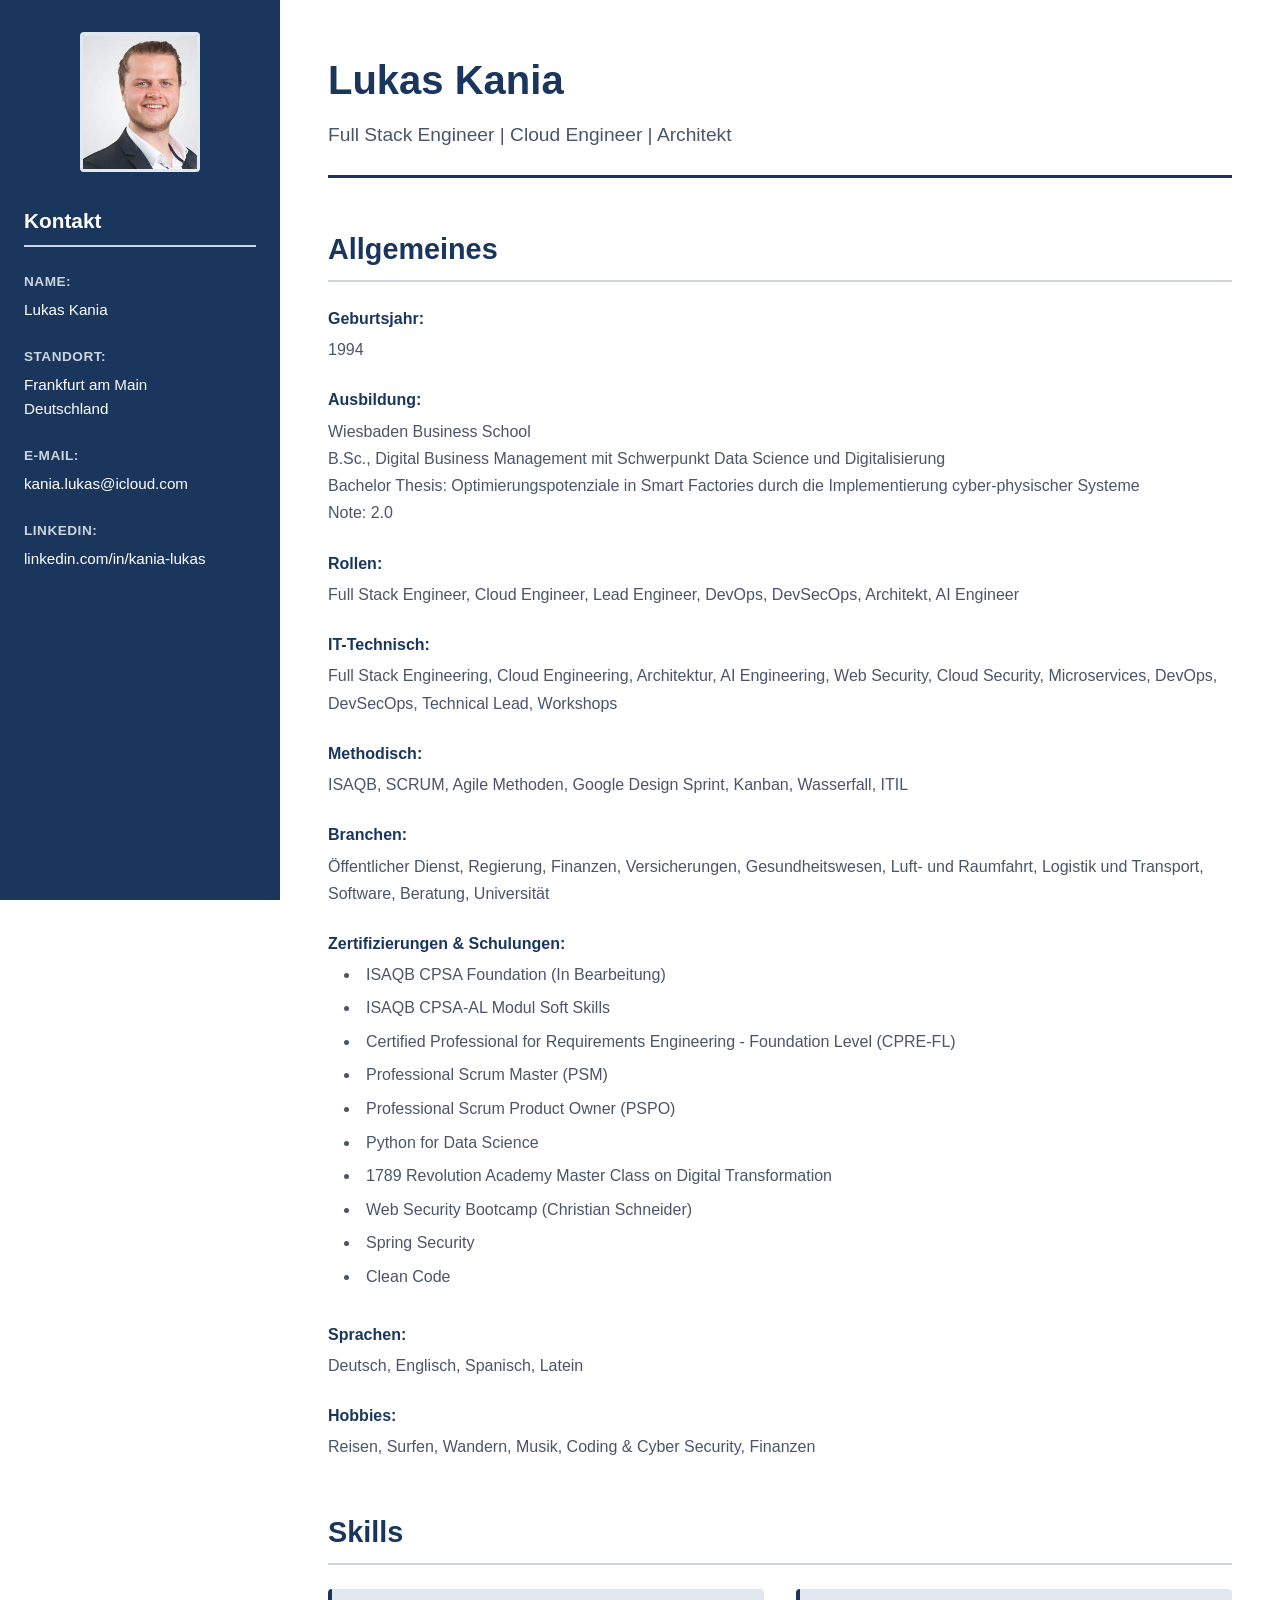
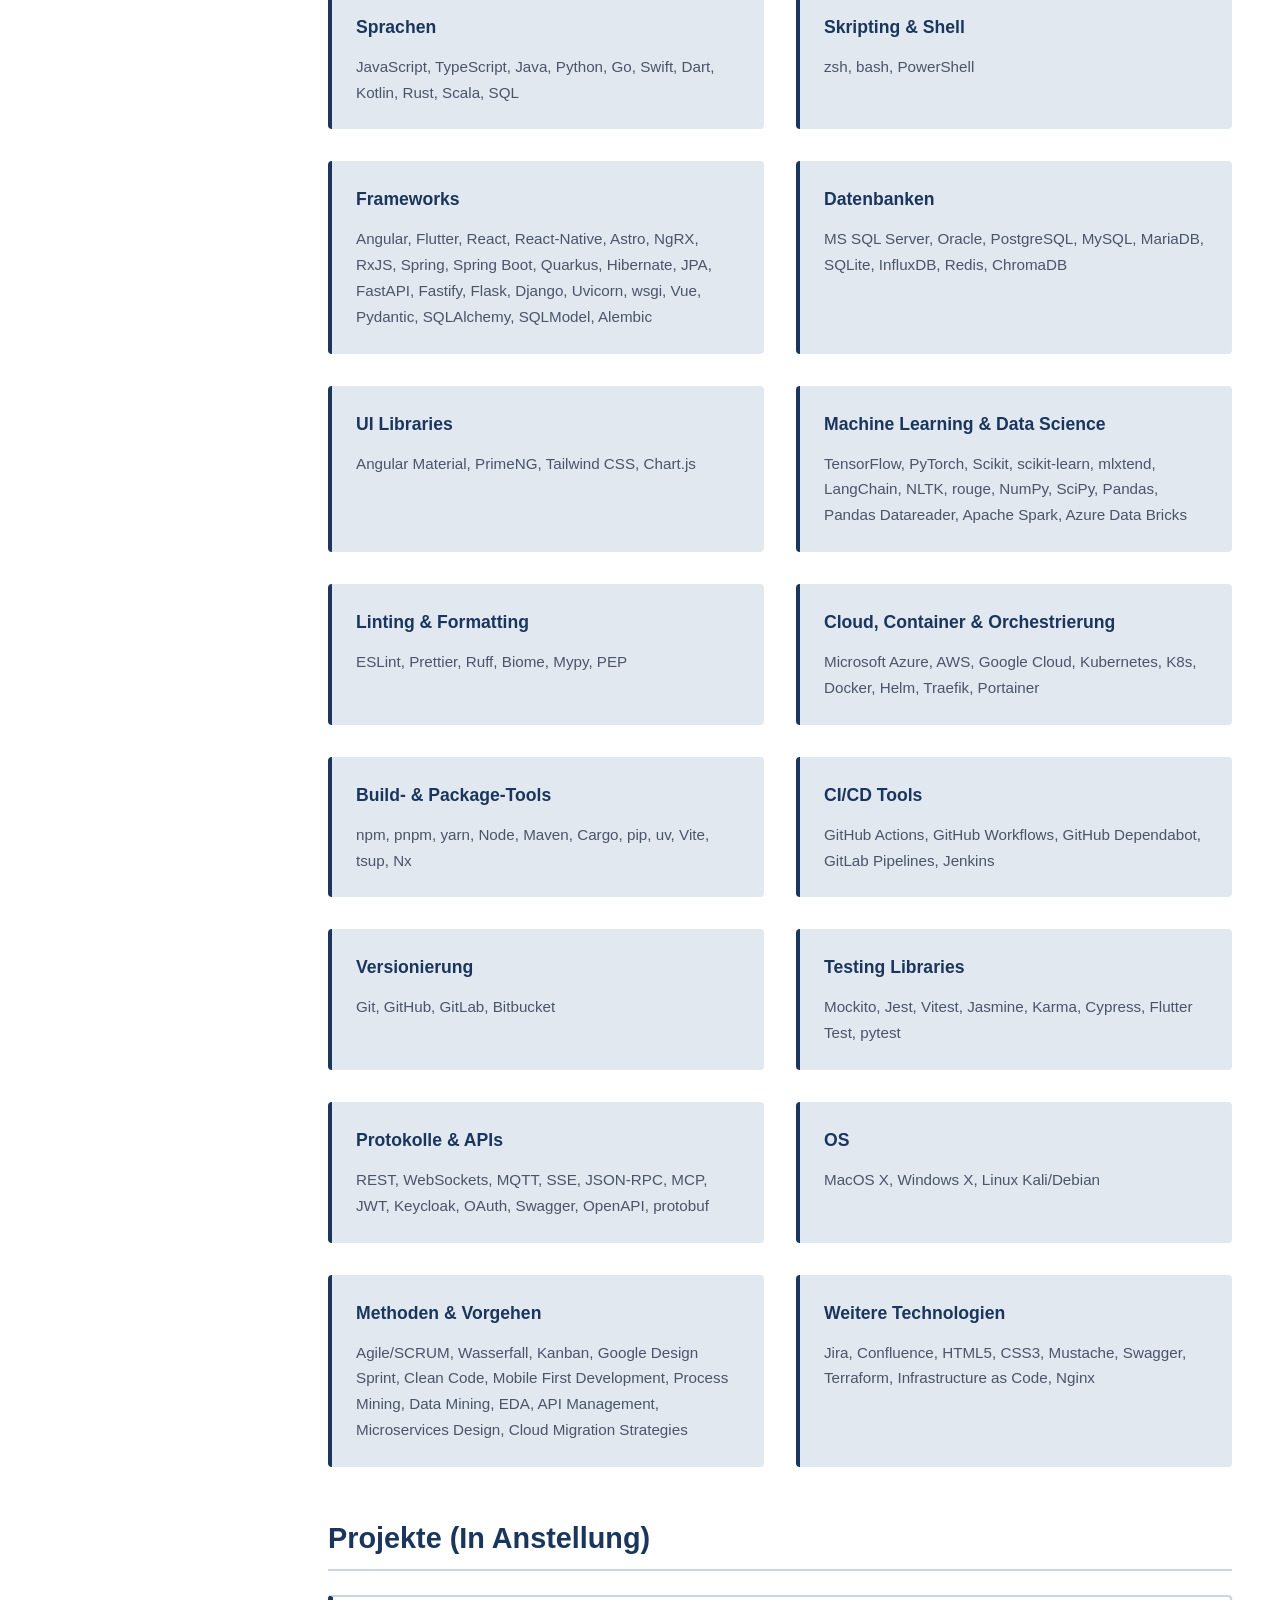
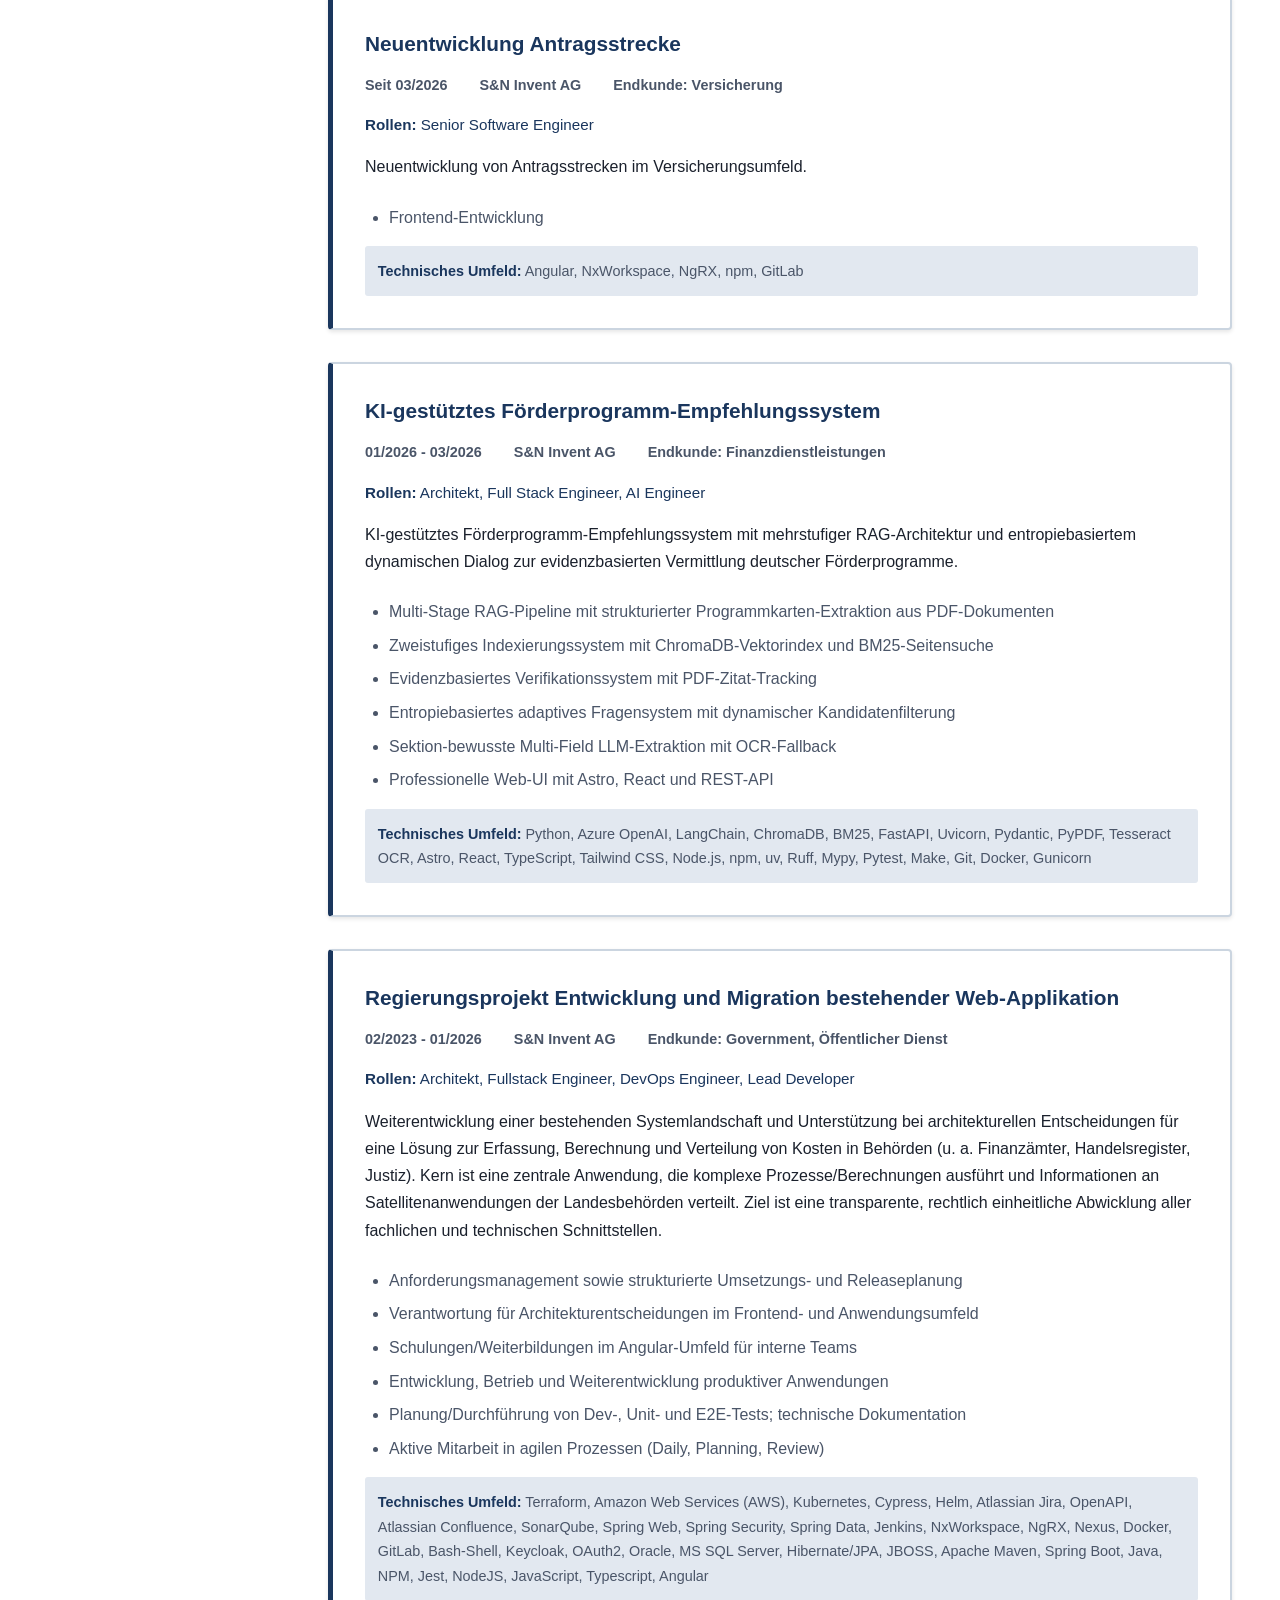
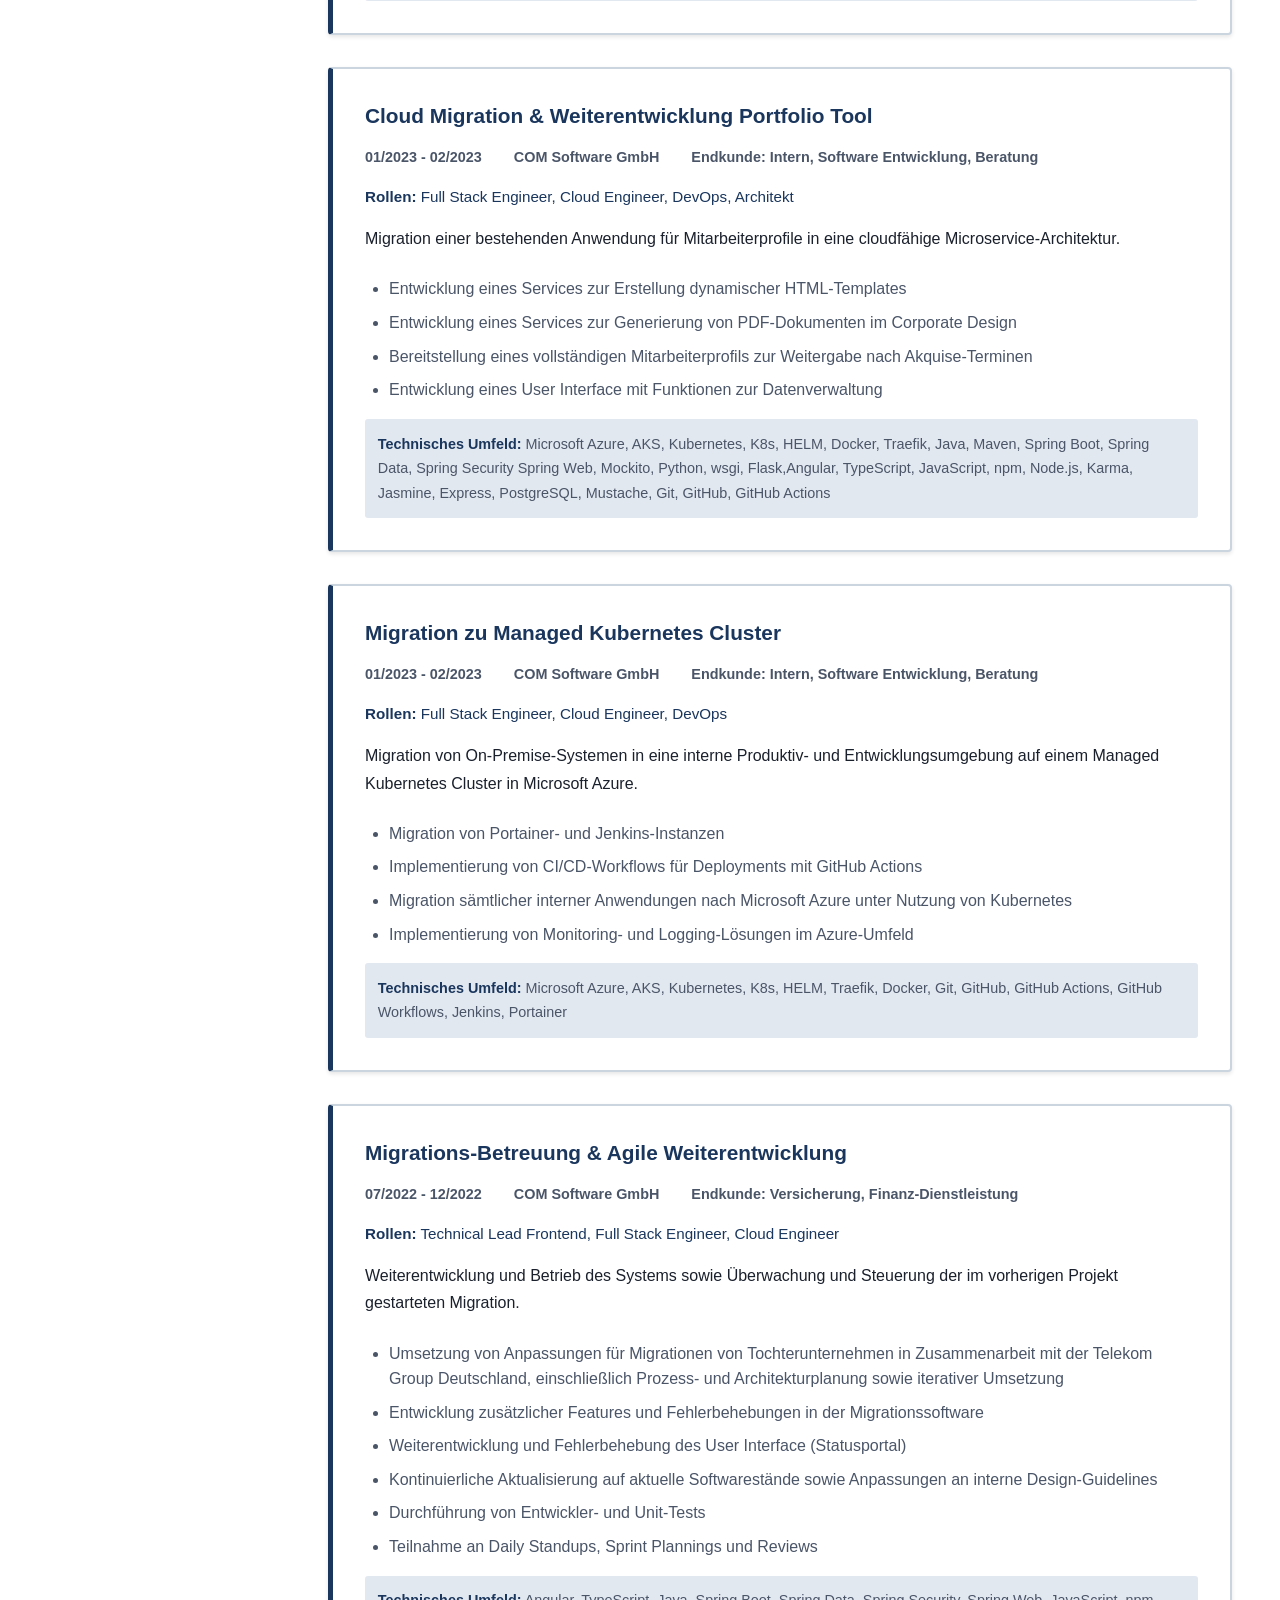
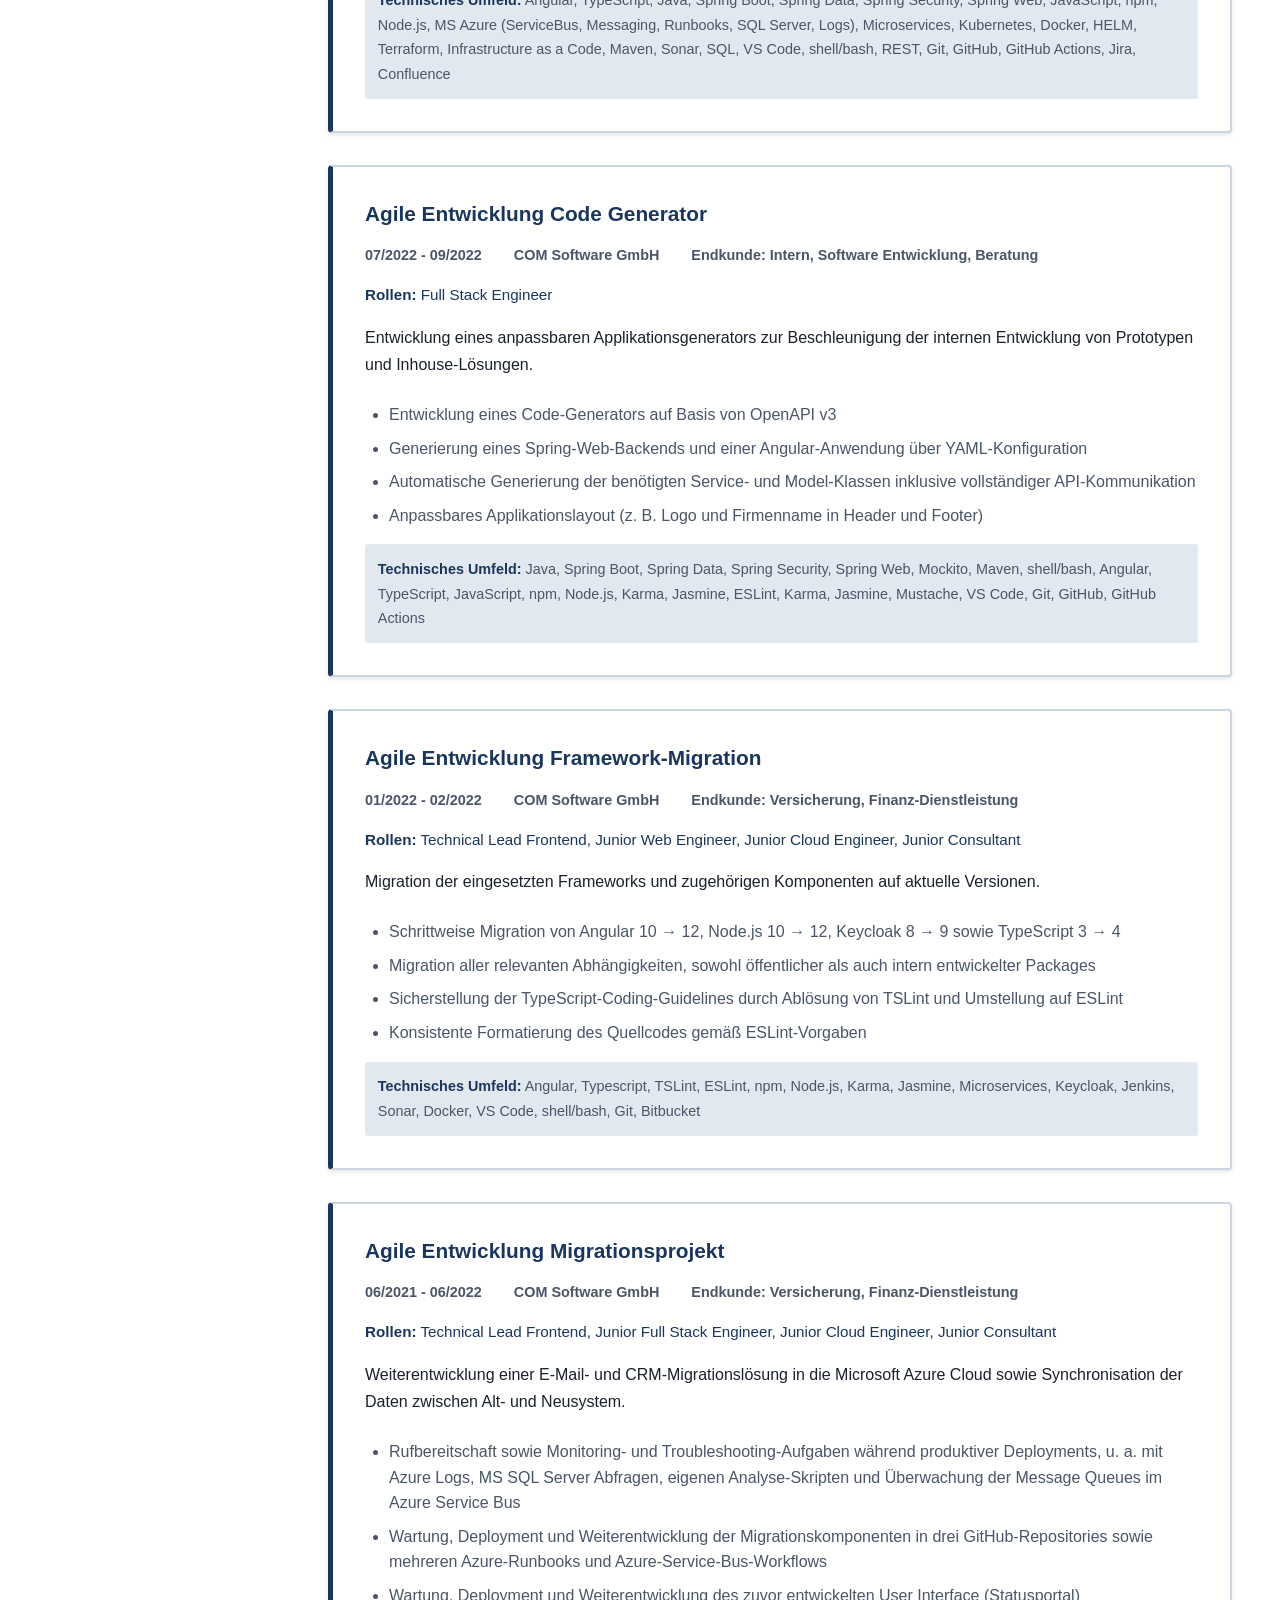
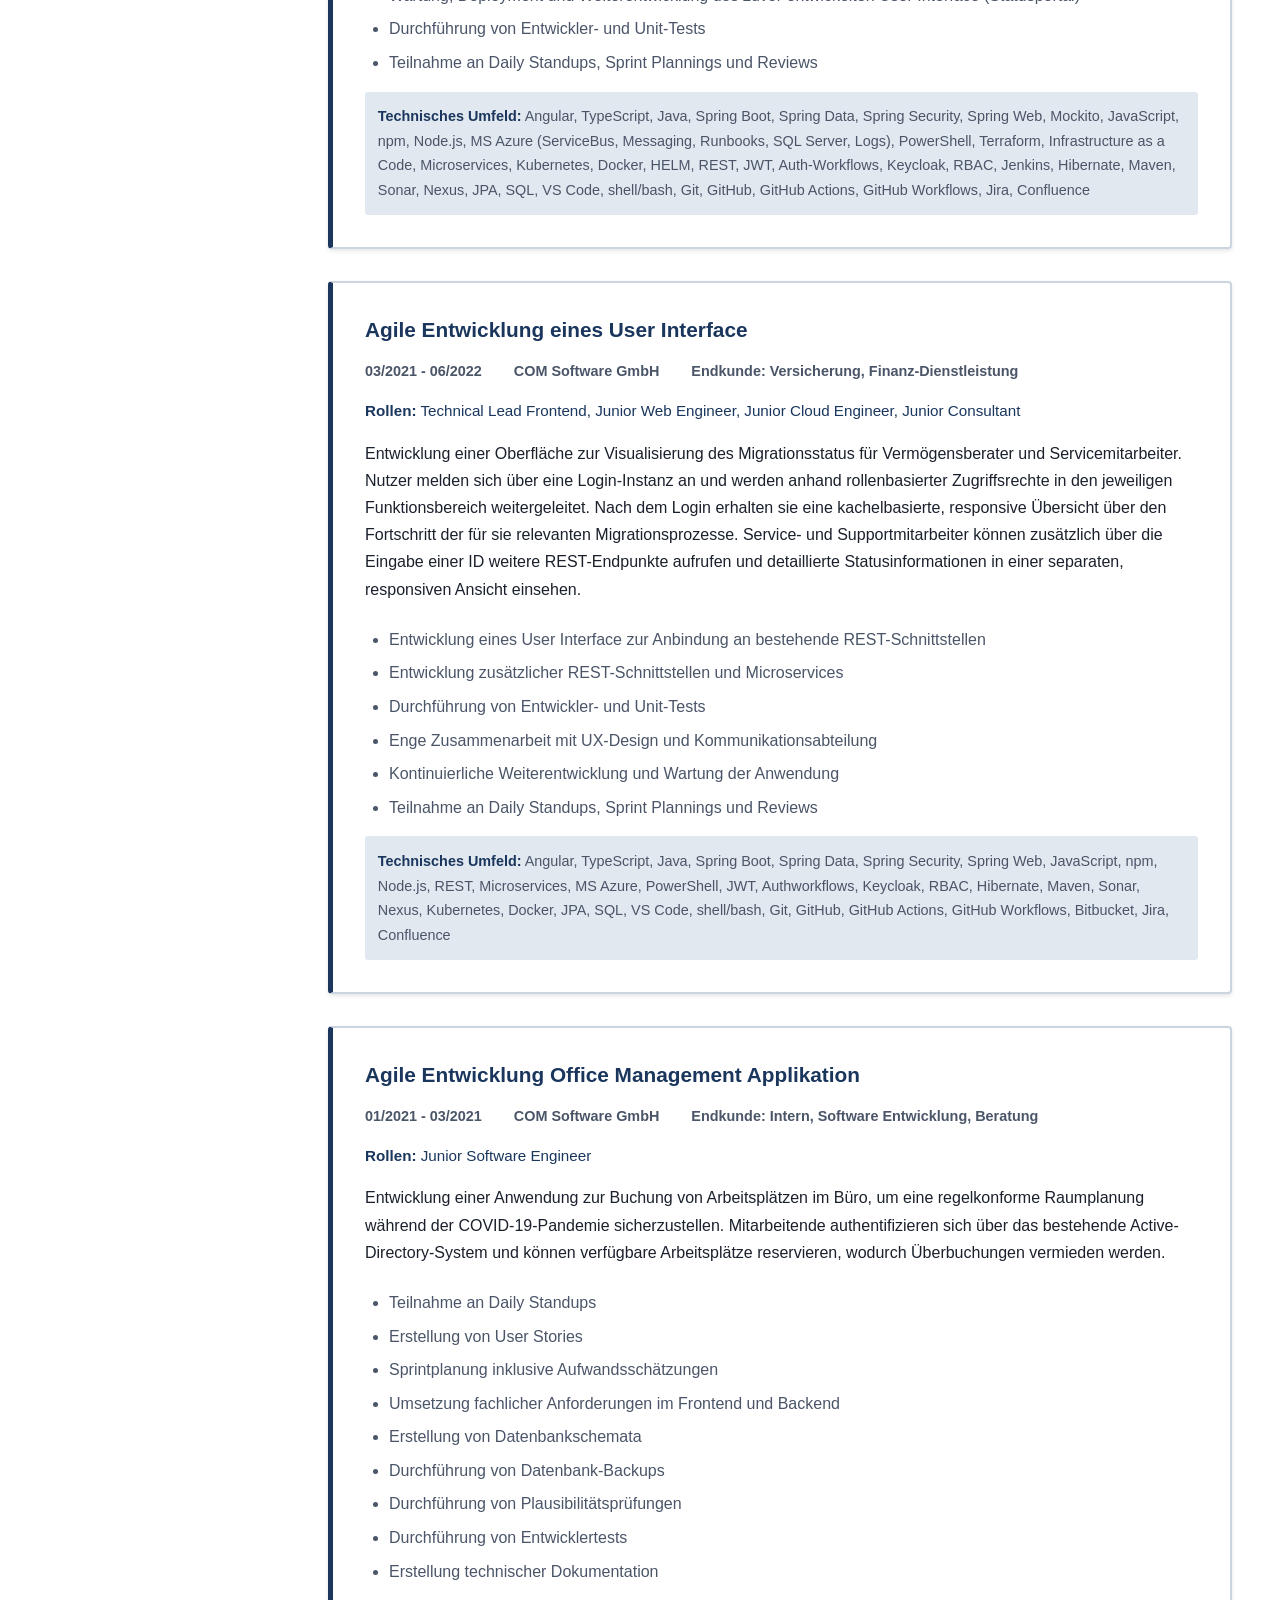
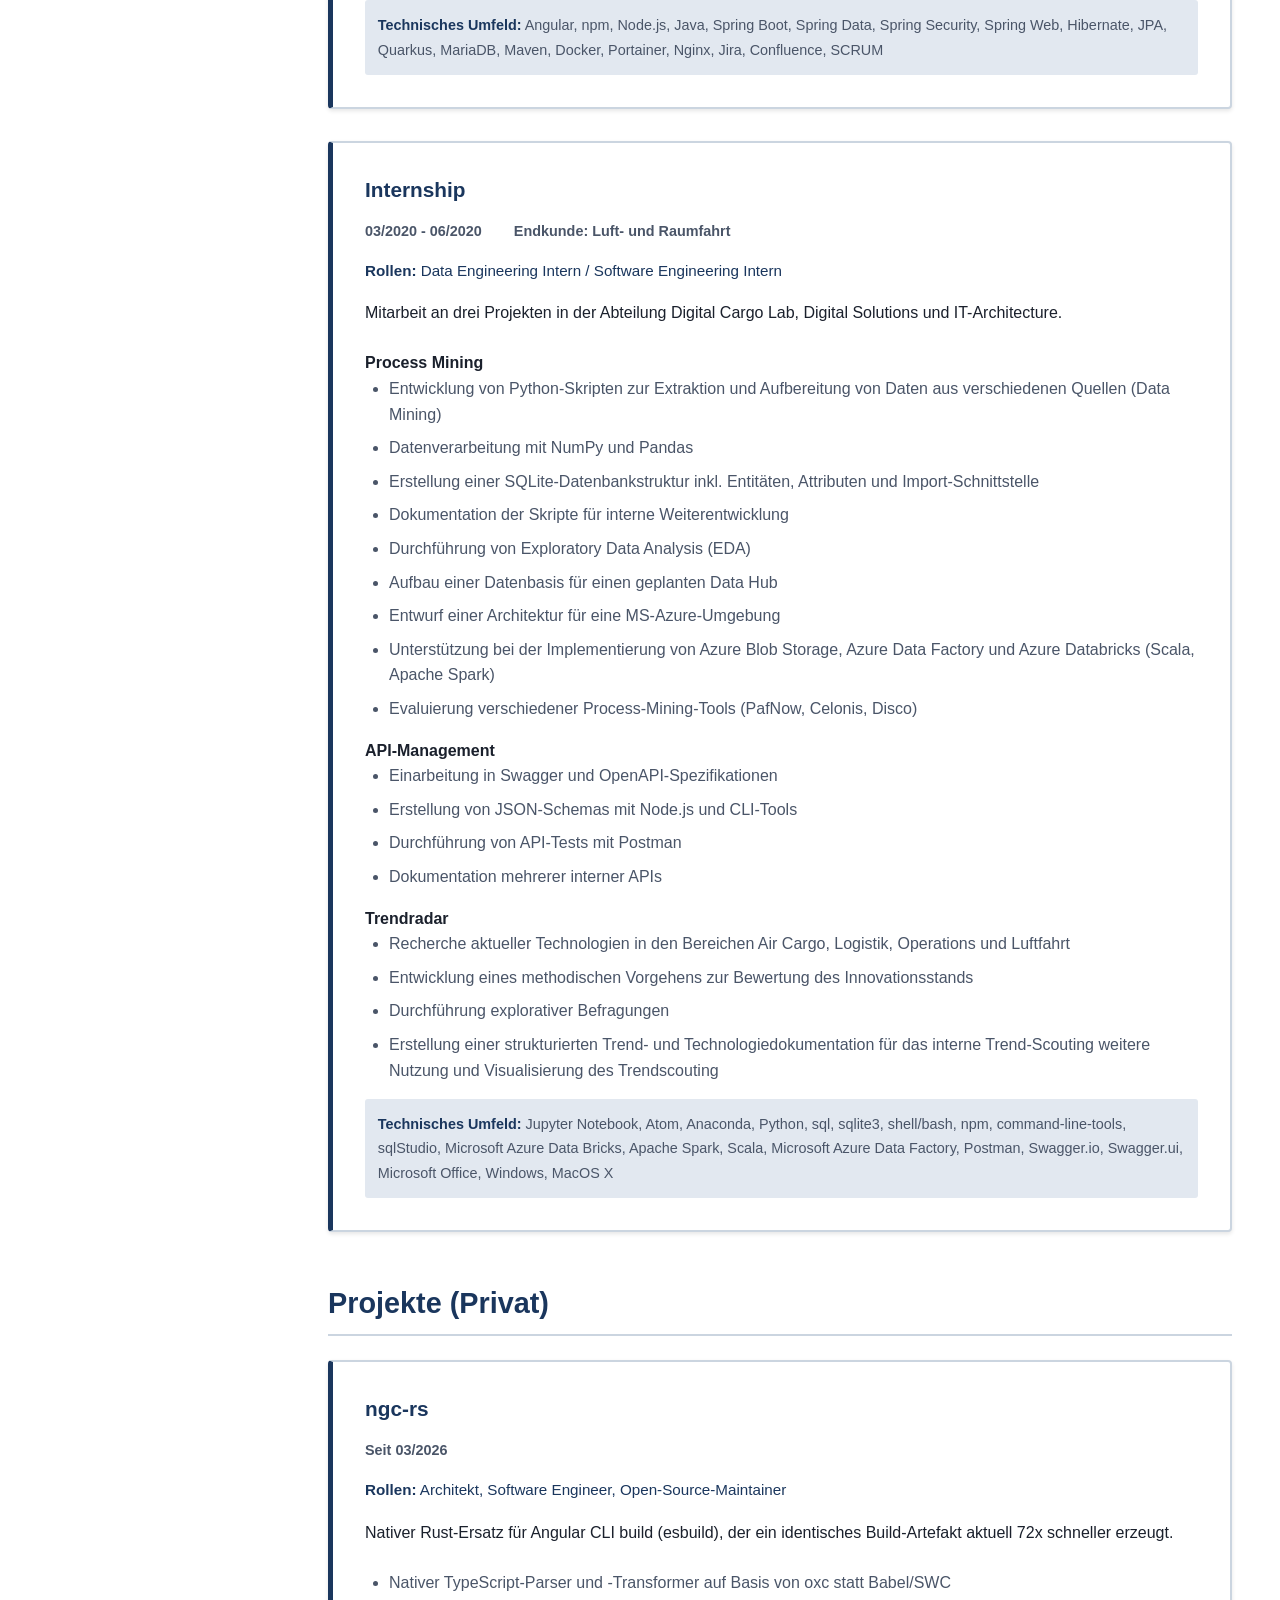
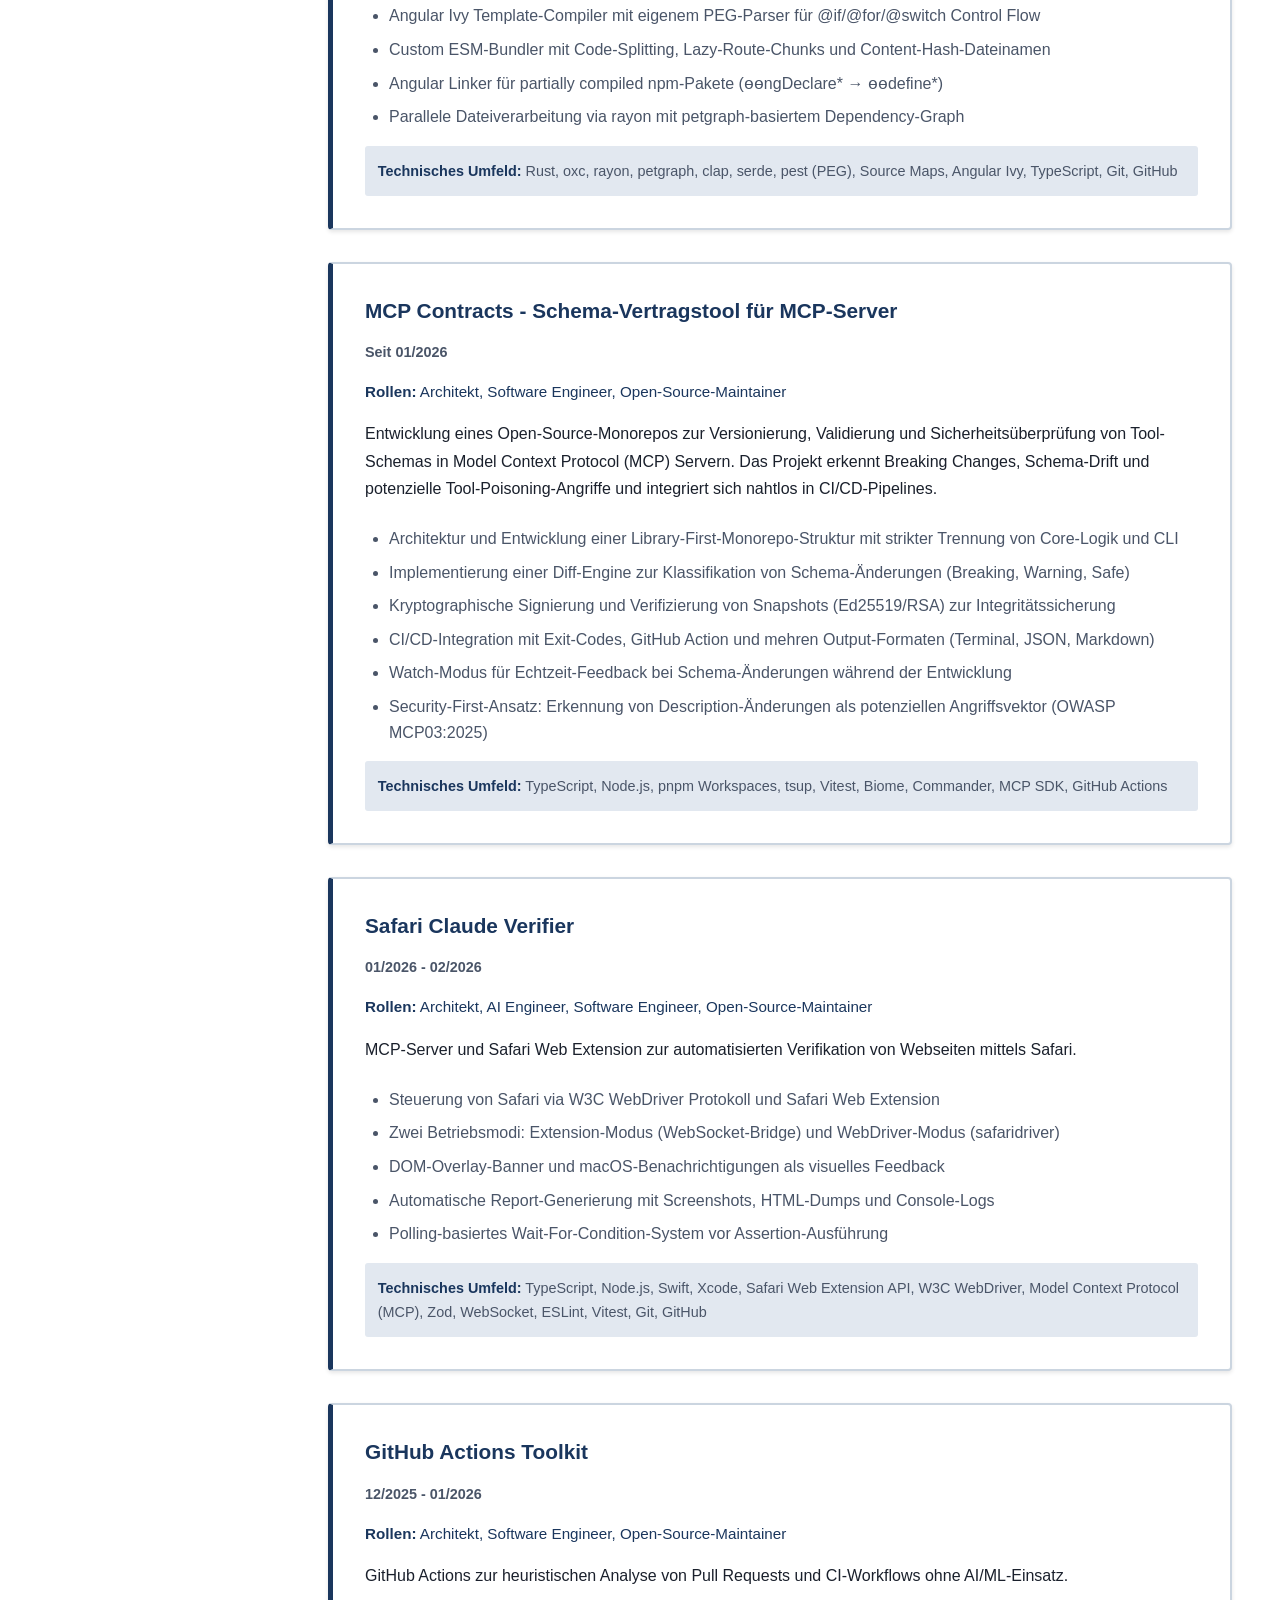
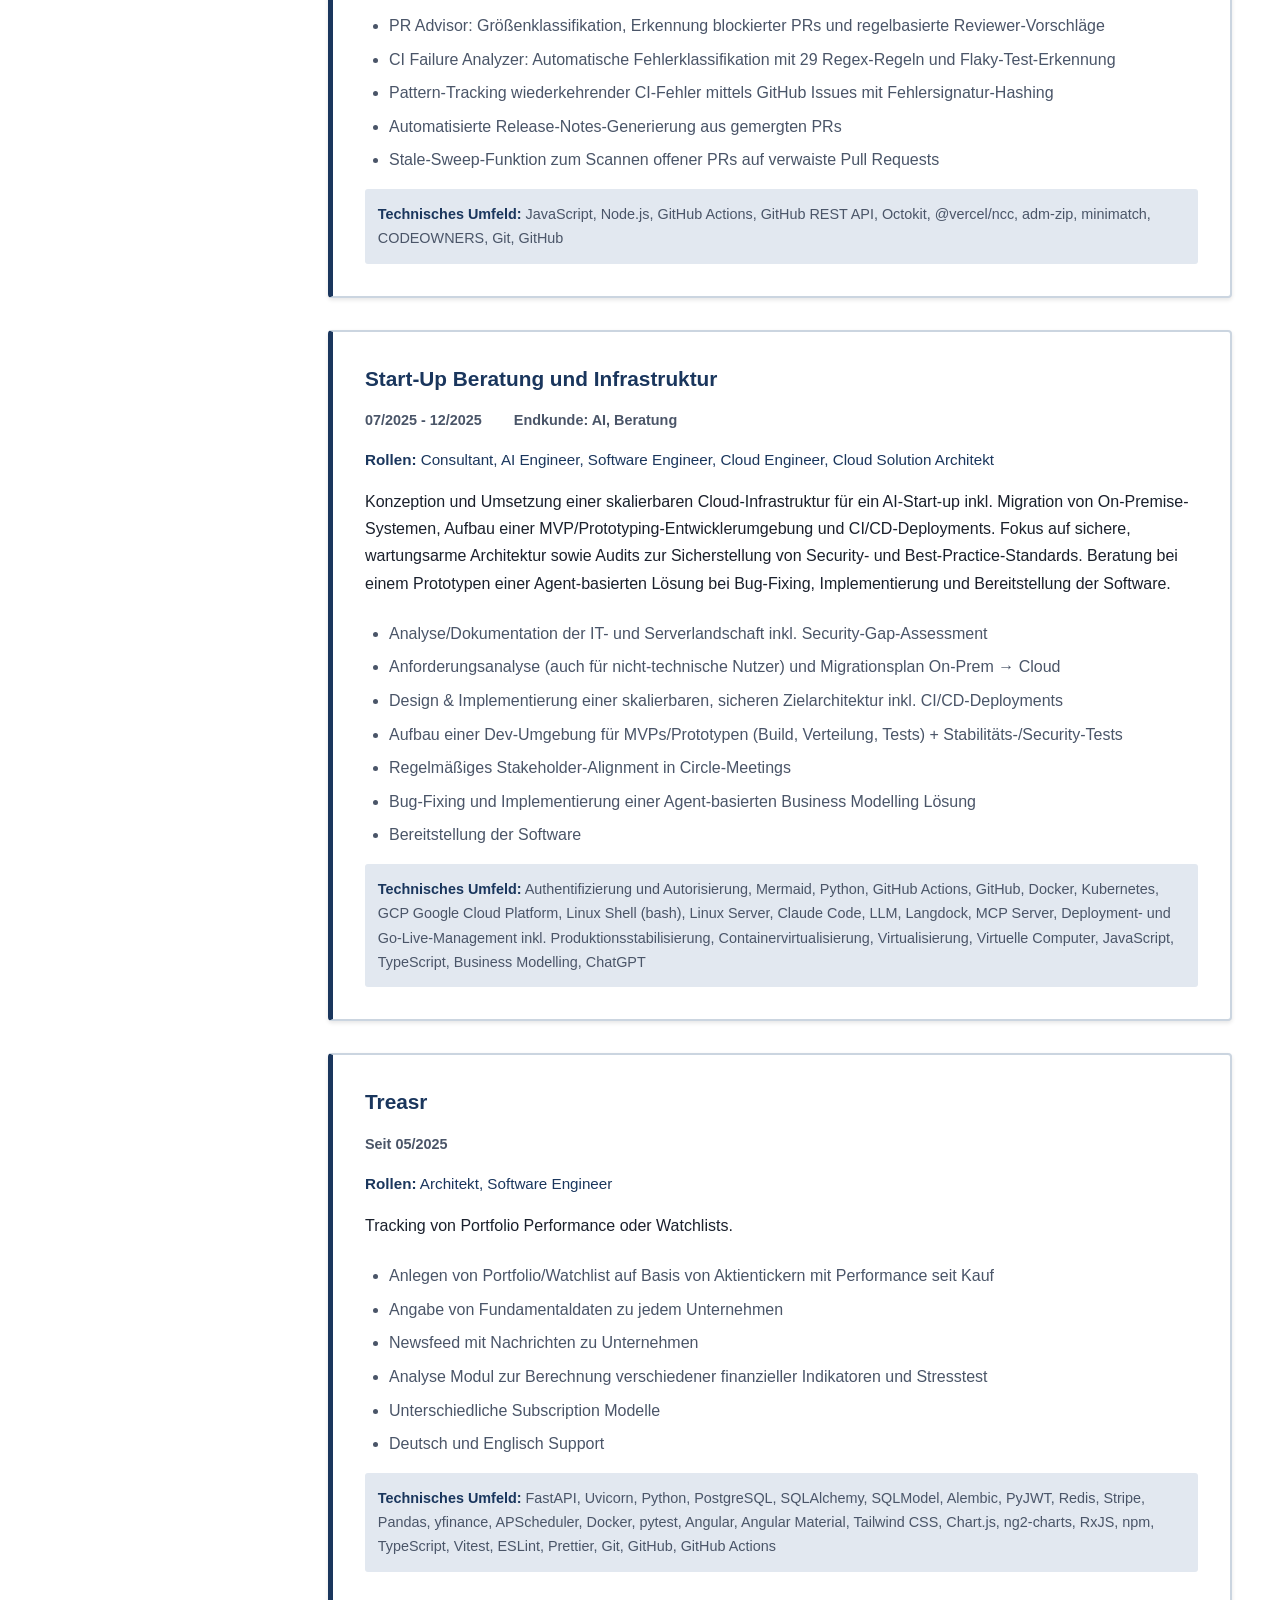
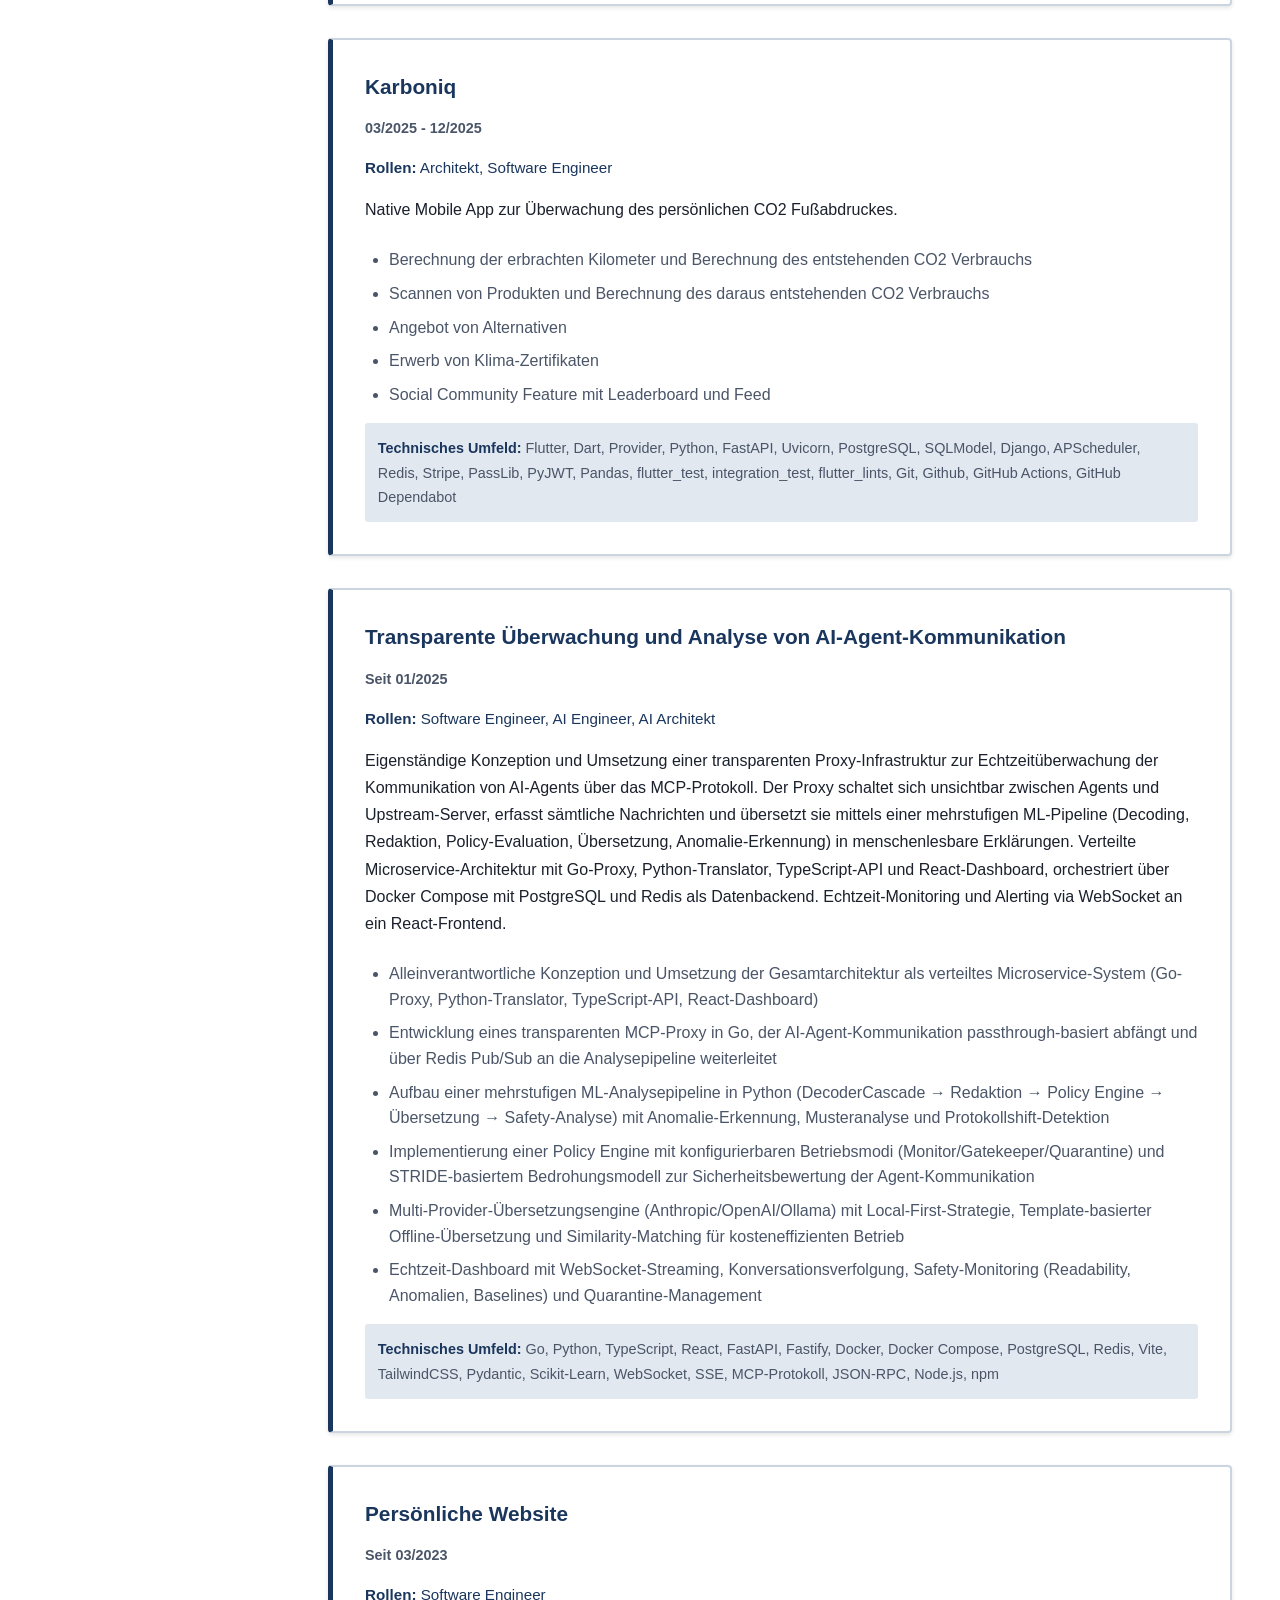
==== index.html @ d489bcbb "CV Github Page printable as PDF" ====
<!doctype html>
<html lang="de">
  <head>
    <meta charset="UTF-8" />
    <meta name="viewport" content="width=device-width, initial-scale=1.0" />
    <title>CV - Lukas Kania</title>
    <link rel="stylesheet" href="styles.css" />
  </head>
  <body>
    <div class="container">
      <!-- Sidebar -->
      <aside class="sidebar">
        <div class="profile-image">
          <img src="photo.jpg" alt="Lukas Kania" />
        </div>

        <div class="contact-info">
          <h2>Kontakt</h2>
          <div class="contact-item">
            <strong>Name:</strong>
            <p>Lukas Kania</p>
          </div>
          <div class="contact-item">
            <strong>Standort:</strong>
            <p>Frankfurt am Main</p>
            <p>Deutschland</p>
          </div>
          <div class="contact-item">
            <strong>E-Mail:</strong>
            <p>kania.lukas@icloud.com</p>
          </div>
          <div class="contact-item">
            <strong>LinkedIn:</strong>
            <p>linkedin.com/in/kania-lukas</p>
          </div>
        </div>
      </aside>

      <!-- Main Content -->
      <main class="main-content">
        <header class="header">
          <h1>Lukas Kania</h1>
          <p class="subtitle">
            Full Stack Engineer | Cloud Engineer | Architekt
          </p>
        </header>

        <!-- Allgemeines Section -->
        <section class="section">
          <h2 class="section-title">Allgemeines</h2>

          <div class="info-grid">
            <div class="info-item">
              <strong>Geburtsjahr:</strong>
              <p>1994</p>
            </div>

            <div class="info-item">
              <strong>Ausbildung:</strong>
              <p>Wiesbaden Business School</p>
              <p>
                B.Sc., Digital Business Management mit Schwerpunkt Data Science
                und Digitalisierung
              </p>
              <p>
                Bachelor Thesis: Optimierungspotenziale in Smart Factories durch
                die Implementierung cyber-physischer Systeme
              </p>
              <p>Note: 2.0</p>
            </div>

            <div class="info-item">
              <strong>Rollen:</strong>
              <p>
                Full Stack Engineer, Cloud Engineer, Lead Engineer, DevOps,
                DevSecOps, Architekt, AI Engineer
              </p>
            </div>

            <div class="info-item">
              <strong>IT-Technisch:</strong>
              <p>
                Full Stack Engineering, Cloud Engineering, Architektur, AI
                Engineering, Web Security, Cloud Security, Microservices,
                DevOps, DevSecOps, Technical Lead, Workshops
              </p>
            </div>

            <div class="info-item">
              <strong>Methodisch:</strong>
              <p>
                ISAQB, SCRUM, Agile Methoden, Google Design Sprint, Kanban,
                Wasserfall, ITIL
              </p>
            </div>

            <div class="info-item">
              <strong>Branchen:</strong>
              <p>
                Öffentlicher Dienst, Regierung, Finanzen, Versicherungen,
                Gesundheitswesen, Luft- und Raumfahrt, Logistik und Transport,
                Software, Beratung, Universität
              </p>
            </div>

            <div class="info-item certifications">
              <strong>Zertifizierungen &amp; Schulungen:</strong>
              <ul>
                <li>ISAQB CPSA Foundation (In Bearbeitung)</li>
                <li>ISAQB CPSA-AL Modul Soft Skills</li>
                <li>
                  Certified Professional for Requirements Engineering -
                  Foundation Level (CPRE-FL)
                </li>
                <li>Professional Scrum Master (PSM)</li>
                <li>Professional Scrum Product Owner (PSPO)</li>
                <li>Python for Data Science</li>
                <li>
                  1789 Revolution Academy Master Class on Digital Transformation
                </li>
                <li>Web Security Bootcamp (Christian Schneider)</li>
                <li>Spring Security</li>
                <li>Clean Code</li>
              </ul>
            </div>

            <div class="info-item">
              <strong>Sprachen:</strong>
              <p>Deutsch, Englisch, Spanisch, Latein</p>
            </div>

            <div class="info-item">
              <strong>Hobbies:</strong>
              <p>
                Reisen, Surfen, Wandern, Musik, Coding & Cyber Security,
                Finanzen
              </p>
            </div>
          </div>
        </section>

        <!-- Skills Section -->
        <section class="section">
          <h2 class="section-title">Skills</h2>

          <div class="skills-grid">
            <div class="skill-category">
              <h3>Sprachen</h3>
              <p>
                JavaScript, TypeScript, Java, Python, Go, Swift, Dart, Kotlin,
                Rust, Scala, SQL
              </p>
            </div>

            <div class="skill-category">
              <h3>Skripting & Shell</h3>
              <p>zsh, bash, PowerShell</p>
            </div>

            <div class="skill-category">
              <h3>Frameworks</h3>
              <p>
                Angular, Flutter, React, React-Native, Astro, NgRX, RxJS,
                Spring, Spring Boot, Quarkus, Hibernate, JPA, FastAPI, Fastify,
                Flask, Django, Uvicorn, wsgi, Vue, Pydantic, SQLAlchemy,
                SQLModel, Alembic
              </p>
            </div>

            <div class="skill-category">
              <h3>Datenbanken</h3>
              <p>
                MS SQL Server, Oracle, PostgreSQL, MySQL, MariaDB, SQLite,
                InfluxDB, Redis, ChromaDB
              </p>
            </div>

            <div class="skill-category">
              <h3>UI Libraries</h3>
              <p>Angular Material, PrimeNG, Tailwind CSS, Chart.js</p>
            </div>

            <div class="skill-category">
              <h3>Machine Learning & Data Science</h3>
              <p>
                TensorFlow, PyTorch, Scikit, scikit-learn, mlxtend, LangChain,
                NLTK, rouge, NumPy, SciPy, Pandas, Pandas Datareader, Apache
                Spark, Azure Data Bricks
              </p>
            </div>

            <div class="skill-category">
              <h3>Linting & Formatting</h3>
              <p>ESLint, Prettier, Ruff, Biome, Mypy, PEP</p>
            </div>

            <div class="skill-category">
              <h3>Cloud, Container & Orchestrierung</h3>
              <p>
                Microsoft Azure, AWS, Google Cloud, Kubernetes, K8s, Docker,
                Helm, Traefik, Portainer
              </p>
            </div>

            <div class="skill-category">
              <h3>Build- & Package-Tools</h3>
              <p>
                npm, pnpm, yarn, Node, Maven, Cargo, pip, uv, Vite, tsup, Nx
              </p>
            </div>

            <div class="skill-category">
              <h3>CI/CD Tools</h3>
              <p>
                GitHub Actions, GitHub Workflows, GitHub Dependabot, GitLab
                Pipelines, Jenkins
              </p>
            </div>

            <div class="skill-category">
              <h3>Versionierung</h3>
              <p>Git, GitHub, GitLab, Bitbucket</p>
            </div>

            <div class="skill-category">
              <h3>Testing Libraries</h3>
              <p>
                Mockito, Jest, Vitest, Jasmine, Karma, Cypress, Flutter Test,
                pytest
              </p>
            </div>

            <div class="skill-category">
              <h3>Protokolle & APIs</h3>
              <p>
                REST, WebSockets, MQTT, SSE, JSON-RPC, MCP, JWT, Keycloak,
                OAuth, Swagger, OpenAPI, protobuf
              </p>
            </div>

            <div class="skill-category">
              <h3>OS</h3>
              <p>MacOS X, Windows X, Linux Kali/Debian</p>
            </div>

            <div class="skill-category">
              <h3>Methoden & Vorgehen</h3>
              <p>
                Agile/SCRUM, Wasserfall, Kanban, Google Design Sprint, Clean
                Code, Mobile First Development, Process Mining, Data Mining,
                EDA, API Management, Microservices Design, Cloud Migration
                Strategies
              </p>
            </div>

            <div class="skill-category">
              <h3>Weitere Technologien</h3>
              <p>
                Jira, Confluence, HTML5, CSS3, Mustache, Swagger, Terraform,
                Infrastructure as Code, Nginx
              </p>
            </div>
          </div>
        </section>

        <!-- Projects Section -->
        <section class="section">
          <h2 class="section-title">Projekte (In Anstellung)</h2>

          <div class="project-box">
            <h3>Neuentwicklung Antragsstrecke</h3>
            <div class="project-meta">
              <span class="timeframe">Seit 03/2026</span>
              <span class="employer">S&amp;N Invent AG</span>
              <span class="industry">Endkunde: Versicherung</span>
            </div>
            <p class="project-roles">
              <strong>Rollen:</strong> Senior Software Engineer
            </p>
            <p class="project-description">
              Neuentwicklung von Antragsstrecken im Versicherungsumfeld.
            </p>
            <ul>
              <li>Frontend-Entwicklung</li>
            </ul>
            <p class="tech-stack">
              <strong>Technisches Umfeld:</strong> Angular, NxWorkspace, NgRX,
              npm, GitLab
            </p>
          </div>

          <div class="project-box">
            <h3>KI-gestütztes Förderprogramm-Empfehlungssystem</h3>
            <div class="project-meta">
              <span class="timeframe">01/2026 - 03/2026</span>
              <span class="employer">S&amp;N Invent AG</span>
              <span class="industry">Endkunde: Finanzdienstleistungen</span>
            </div>
            <p class="project-roles">
              <strong>Rollen:</strong> Architekt, Full Stack Engineer, AI
              Engineer
            </p>
            <p class="project-description">
              KI-gestütztes Förderprogramm-Empfehlungssystem mit mehrstufiger
              RAG-Architektur und entropiebasiertem dynamischen Dialog zur
              evidenzbasierten Vermittlung deutscher Förderprogramme.
            </p>
            <ul>
              <li>
                Multi-Stage RAG-Pipeline mit strukturierter
                Programmkarten-Extraktion aus PDF-Dokumenten
              </li>
              <li>
                Zweistufiges Indexierungssystem mit ChromaDB-Vektorindex und
                BM25-Seitensuche
              </li>
              <li>
                Evidenzbasiertes Verifikationssystem mit PDF-Zitat-Tracking
              </li>
              <li>
                Entropiebasiertes adaptives Fragensystem mit dynamischer
                Kandidatenfilterung
              </li>
              <li>
                Sektion-bewusste Multi-Field LLM-Extraktion mit OCR-Fallback
              </li>
              <li>Professionelle Web-UI mit Astro, React und REST-API</li>
            </ul>
            <p class="tech-stack">
              <strong>Technisches Umfeld:</strong> Python, Azure OpenAI,
              LangChain, ChromaDB, BM25, FastAPI, Uvicorn, Pydantic, PyPDF,
              Tesseract OCR, Astro, React, TypeScript, Tailwind CSS, Node.js,
              npm, uv, Ruff, Mypy, Pytest, Make, Git, Docker, Gunicorn
            </p>
          </div>

          <div class="project-box">
            <h3>
              Regierungsprojekt Entwicklung und Migration bestehender
              Web-Applikation
            </h3>
            <div class="project-meta">
              <span class="timeframe">02/2023 - 01/2026</span>
              <span class="employer">S&N Invent AG</span>
              <span class="industry"
                >Endkunde: Government, Öffentlicher Dienst</span
              >
            </div>
            <p class="project-roles">
              <strong>Rollen:</strong> Architekt, Fullstack Engineer, DevOps
              Engineer, Lead Developer
            </p>
            <p class="project-description">
              Weiterentwicklung einer bestehenden Systemlandschaft und
              Unterstützung bei architekturellen Entscheidungen für eine Lösung
              zur Erfassung, Berechnung und Verteilung von Kosten in Behörden
              (u. a. Finanzämter, Handelsregister, Justiz). Kern ist eine
              zentrale Anwendung, die komplexe Prozesse/Berechnungen ausführt
              und Informationen an Satellitenanwendungen der Landesbehörden
              verteilt. Ziel ist eine transparente, rechtlich einheitliche
              Abwicklung aller fachlichen und technischen Schnittstellen.
            </p>
            <ul>
              <li>
                Anforderungsmanagement sowie strukturierte Umsetzungs- und
                Releaseplanung
              </li>
              <li>
                Verantwortung für Architekturentscheidungen im Frontend- und
                Anwendungsumfeld
              </li>
              <li>
                Schulungen/Weiterbildungen im Angular-Umfeld für interne Teams
              </li>
              <li>
                Entwicklung, Betrieb und Weiterentwicklung produktiver
                Anwendungen
              </li>
              <li>
                Planung/Durchführung von Dev-, Unit- und E2E-Tests; technische
                Dokumentation
              </li>
              <li>
                Aktive Mitarbeit in agilen Prozessen (Daily, Planning, Review)
              </li>
            </ul>
            <p class="tech-stack">
              <strong>Technisches Umfeld:</strong> Terraform, Amazon Web
              Services (AWS), Kubernetes, Cypress, Helm, Atlassian Jira,
              OpenAPI, Atlassian Confluence, SonarQube, Spring Web, Spring
              Security, Spring Data, Jenkins, NxWorkspace, NgRX, Nexus, Docker,
              GitLab, Bash-Shell, Keycloak, OAuth2, Oracle, MS SQL Server,
              Hibernate/JPA, JBOSS, Apache Maven, Spring Boot, Java, NPM, Jest,
              NodeJS, JavaScript, Typescript, Angular
            </p>
          </div>

          <div class="project-box">
            <h3>Cloud Migration & Weiterentwicklung Portfolio Tool</h3>
            <div class="project-meta">
              <span class="timeframe">01/2023 - 02/2023</span>
              <span class="employer">COM Software GmbH</span>
              <span class="industry"
                >Endkunde: Intern, Software Entwicklung, Beratung</span
              >
            </div>
            <p class="project-roles">
              <strong>Rollen:</strong> Full Stack Engineer, Cloud Engineer,
              DevOps, Architekt
            </p>
            <p class="project-description">
              Migration einer bestehenden Anwendung für Mitarbeiterprofile in
              eine cloudfähige Microservice-Architektur.
            </p>
            <ul>
              <li>
                Entwicklung eines Services zur Erstellung dynamischer
                HTML-Templates
              </li>
              <li>
                Entwicklung eines Services zur Generierung von PDF-Dokumenten im
                Corporate Design
              </li>
              <li>
                Bereitstellung eines vollständigen Mitarbeiterprofils zur
                Weitergabe nach Akquise-Terminen
              </li>
              <li>
                Entwicklung eines User Interface mit Funktionen zur
                Datenverwaltung
              </li>
            </ul>
            <p class="tech-stack">
              <strong>Technisches Umfeld:</strong> Microsoft Azure, AKS,
              Kubernetes, K8s, HELM, Docker, Traefik, Java, Maven, Spring Boot,
              Spring Data, Spring Security Spring Web, Mockito, Python, wsgi,
              Flask,Angular, TypeScript, JavaScript, npm, Node.js, Karma,
              Jasmine, Express, PostgreSQL, Mustache, Git, GitHub, GitHub
              Actions
            </p>
          </div>

          <div class="project-box">
            <h3>Migration zu Managed Kubernetes Cluster</h3>
            <div class="project-meta">
              <span class="timeframe">01/2023 - 02/2023</span>
              <span class="employer">COM Software GmbH</span>
              <span class="industry"
                >Endkunde: Intern, Software Entwicklung, Beratung</span
              >
            </div>
            <p class="project-roles">
              <strong>Rollen:</strong> Full Stack Engineer, Cloud Engineer,
              DevOps
            </p>
            <p class="project-description">
              Migration von On-Premise-Systemen in eine interne Produktiv- und
              Entwicklungsumgebung auf einem Managed Kubernetes Cluster in
              Microsoft Azure.
            </p>
            <ul>
              <li>Migration von Portainer- und Jenkins-Instanzen</li>
              <li>
                Implementierung von CI/CD-Workflows für Deployments mit GitHub
                Actions
              </li>
              <li>
                Migration sämtlicher interner Anwendungen nach Microsoft Azure
                unter Nutzung von Kubernetes
              </li>
              <li>
                Implementierung von Monitoring- und Logging-Lösungen im
                Azure-Umfeld
              </li>
            </ul>
            <p class="tech-stack">
              <strong>Technisches Umfeld:</strong> Microsoft Azure, AKS,
              Kubernetes, K8s, HELM, Traefik, Docker, Git, GitHub, GitHub
              Actions, GitHub Workflows, Jenkins, Portainer
            </p>
          </div>

          <div class="project-box">
            <h3>Migrations-Betreuung & Agile Weiterentwicklung</h3>
            <div class="project-meta">
              <span class="timeframe">07/2022 - 12/2022</span>
              <span class="employer">COM Software GmbH</span>
              <span class="industry"
                >Endkunde: Versicherung, Finanz-Dienstleistung</span
              >
            </div>
            <p class="project-roles">
              <strong>Rollen:</strong> Technical Lead Frontend, Full Stack
              Engineer, Cloud Engineer
            </p>
            <p class="project-description">
              Weiterentwicklung und Betrieb des Systems sowie Überwachung und
              Steuerung der im vorherigen Projekt gestarteten Migration.
            </p>
            <ul>
              <li>
                Umsetzung von Anpassungen für Migrationen von Tochterunternehmen
                in Zusammenarbeit mit der Telekom Group Deutschland,
                einschließlich Prozess- und Architekturplanung sowie iterativer
                Umsetzung
              </li>
              <li>
                Entwicklung zusätzlicher Features und Fehlerbehebungen in der
                Migrationssoftware
              </li>
              <li>
                Weiterentwicklung und Fehlerbehebung des User Interface
                (Statusportal)
              </li>
              <li>
                Kontinuierliche Aktualisierung auf aktuelle Softwarestände sowie
                Anpassungen an interne Design-Guidelines
              </li>
              <li>Durchführung von Entwickler- und Unit-Tests</li>
              <li>Teilnahme an Daily Standups, Sprint Plannings und Reviews</li>
            </ul>
            <p class="tech-stack">
              <strong>Technisches Umfeld:</strong> Angular, TypeScript, Java,
              Spring Boot, Spring Data, Spring Security, Spring Web, JavaScript,
              npm, Node.js, MS Azure (ServiceBus, Messaging, Runbooks, SQL
              Server, Logs), Microservices, Kubernetes, Docker, HELM, Terraform,
              Infrastructure as a Code, Maven, Sonar, SQL, VS Code, shell/bash,
              REST, Git, GitHub, GitHub Actions, Jira, Confluence
            </p>
          </div>

          <div class="project-box">
            <h3>Agile Entwicklung Code Generator</h3>
            <div class="project-meta">
              <span class="timeframe">07/2022 - 09/2022</span>
              <span class="employer">COM Software GmbH</span>
              <span class="industry"
                >Endkunde: Intern, Software Entwicklung, Beratung</span
              >
            </div>
            <p class="project-roles">
              <strong>Rollen:</strong> Full Stack Engineer
            </p>
            <p class="project-description">
              Entwicklung eines anpassbaren Applikationsgenerators zur
              Beschleunigung der internen Entwicklung von Prototypen und
              Inhouse-Lösungen.
            </p>
            <ul>
              <li>
                Entwicklung eines Code-Generators auf Basis von OpenAPI v3
              </li>
              <li>
                Generierung eines Spring-Web-Backends und einer
                Angular-Anwendung über YAML-Konfiguration
              </li>
              <li>
                Automatische Generierung der benötigten Service- und
                Model-Klassen inklusive vollständiger API-Kommunikation
              </li>
              <li>
                Anpassbares Applikationslayout (z. B. Logo und Firmenname in
                Header und Footer)
              </li>
            </ul>
            <p class="tech-stack">
              <strong>Technisches Umfeld:</strong> Java, Spring Boot, Spring
              Data, Spring Security, Spring Web, Mockito, Maven, shell/bash,
              Angular, TypeScript, JavaScript, npm, Node.js, Karma, Jasmine,
              ESLint, Karma, Jasmine, Mustache, VS Code, Git, GitHub, GitHub
              Actions
            </p>
          </div>

          <div class="project-box">
            <h3>Agile Entwicklung Framework-Migration</h3>
            <div class="project-meta">
              <span class="timeframe">01/2022 - 02/2022</span>
              <span class="employer">COM Software GmbH</span>
              <span class="industry"
                >Endkunde: Versicherung, Finanz-Dienstleistung</span
              >
            </div>
            <p class="project-roles">
              <strong>Rollen:</strong> Technical Lead Frontend, Junior Web
              Engineer, Junior Cloud Engineer, Junior Consultant
            </p>
            <p class="project-description">
              Migration der eingesetzten Frameworks und zugehörigen Komponenten
              auf aktuelle Versionen.
            </p>
            <ul>
              <li>
                Schrittweise Migration von Angular 10 → 12, Node.js 10 → 12,
                Keycloak 8 → 9 sowie TypeScript 3 → 4
              </li>
              <li>
                Migration aller relevanten Abhängigkeiten, sowohl öffentlicher
                als auch intern entwickelter Packages
              </li>
              <li>
                Sicherstellung der TypeScript-Coding-Guidelines durch Ablösung
                von TSLint und Umstellung auf ESLint
              </li>
              <li>
                Konsistente Formatierung des Quellcodes gemäß ESLint-Vorgaben
              </li>
            </ul>
            <p class="tech-stack">
              <strong>Technisches Umfeld:</strong> Angular, Typescript, TSLint,
              ESLint, npm, Node.js, Karma, Jasmine, Microservices, Keycloak,
              Jenkins, Sonar, Docker, VS Code, shell/bash, Git, Bitbucket
            </p>
          </div>

          <div class="project-box">
            <h3>Agile Entwicklung Migrationsprojekt</h3>
            <div class="project-meta">
              <span class="timeframe">06/2021 - 06/2022</span>
              <span class="employer">COM Software GmbH</span>
              <span class="industry"
                >Endkunde: Versicherung, Finanz-Dienstleistung</span
              >
            </div>
            <p class="project-roles">
              <strong>Rollen:</strong> Technical Lead Frontend, Junior Full
              Stack Engineer, Junior Cloud Engineer, Junior Consultant
            </p>
            <p class="project-description">
              Weiterentwicklung einer E-Mail- und CRM-Migrationslösung in die
              Microsoft Azure Cloud sowie Synchronisation der Daten zwischen
              Alt- und Neusystem.
            </p>
            <ul>
              <li>
                Rufbereitschaft sowie Monitoring- und Troubleshooting-Aufgaben
                während produktiver Deployments, u. a. mit Azure Logs, MS SQL
                Server Abfragen, eigenen Analyse-Skripten und Überwachung der
                Message Queues im Azure Service Bus
              </li>
              <li>
                Wartung, Deployment und Weiterentwicklung der
                Migrationskomponenten in drei GitHub-Repositories sowie mehreren
                Azure-Runbooks und Azure-Service-Bus-Workflows
              </li>
              <li>
                Wartung, Deployment und Weiterentwicklung des zuvor entwickelten
                User Interface (Statusportal)
              </li>
              <li>Durchführung von Entwickler- und Unit-Tests</li>
              <li>Teilnahme an Daily Standups, Sprint Plannings und Reviews</li>
            </ul>
            <p class="tech-stack">
              <strong>Technisches Umfeld:</strong> Angular, TypeScript, Java,
              Spring Boot, Spring Data, Spring Security, Spring Web, Mockito,
              JavaScript, npm, Node.js, MS Azure (ServiceBus, Messaging,
              Runbooks, SQL Server, Logs), PowerShell, Terraform, Infrastructure
              as a Code, Microservices, Kubernetes, Docker, HELM, REST, JWT,
              Auth-Workflows, Keycloak, RBAC, Jenkins, Hibernate, Maven, Sonar,
              Nexus, JPA, SQL, VS Code, shell/bash, Git, GitHub, GitHub Actions,
              GitHub Workflows, Jira, Confluence
            </p>
          </div>

          <div class="project-box">
            <h3>Agile Entwicklung eines User Interface</h3>
            <div class="project-meta">
              <span class="timeframe">03/2021 - 06/2022</span>
              <span class="employer">COM Software GmbH</span>
              <span class="industry"
                >Endkunde: Versicherung, Finanz-Dienstleistung</span
              >
            </div>
            <p class="project-roles">
              <strong>Rollen:</strong> Technical Lead Frontend, Junior Web
              Engineer, Junior Cloud Engineer, Junior Consultant
            </p>
            <p class="project-description">
              Entwicklung einer Oberfläche zur Visualisierung des
              Migrationsstatus für Vermögensberater und Servicemitarbeiter.
              Nutzer melden sich über eine Login-Instanz an und werden anhand
              rollenbasierter Zugriffsrechte in den jeweiligen Funktionsbereich
              weitergeleitet. Nach dem Login erhalten sie eine kachelbasierte,
              responsive Übersicht über den Fortschritt der für sie relevanten
              Migrationsprozesse. Service- und Supportmitarbeiter können
              zusätzlich über die Eingabe einer ID weitere REST-Endpunkte
              aufrufen und detaillierte Statusinformationen in einer separaten,
              responsiven Ansicht einsehen.
            </p>
            <ul>
              <li>
                Entwicklung eines User Interface zur Anbindung an bestehende
                REST-Schnittstellen
              </li>
              <li>
                Entwicklung zusätzlicher REST-Schnittstellen und Microservices
              </li>
              <li>Durchführung von Entwickler- und Unit-Tests</li>
              <li>
                Enge Zusammenarbeit mit UX-Design und Kommunikationsabteilung
              </li>
              <li>
                Kontinuierliche Weiterentwicklung und Wartung der Anwendung
              </li>
              <li>Teilnahme an Daily Standups, Sprint Plannings und Reviews</li>
            </ul>
            <p class="tech-stack">
              <strong>Technisches Umfeld:</strong> Angular, TypeScript, Java,
              Spring Boot, Spring Data, Spring Security, Spring Web, JavaScript,
              npm, Node.js, REST, Microservices, MS Azure, PowerShell, JWT,
              Authworkflows, Keycloak, RBAC, Hibernate, Maven, Sonar, Nexus,
              Kubernetes, Docker, JPA, SQL, VS Code, shell/bash, Git, GitHub,
              GitHub Actions, GitHub Workflows, Bitbucket, Jira, Confluence
            </p>
          </div>

          <div class="project-box">
            <h3>Agile Entwicklung Office Management Applikation</h3>
            <div class="project-meta">
              <span class="timeframe">01/2021 - 03/2021</span>
              <span class="employer">COM Software GmbH</span>
              <span class="industry"
                >Endkunde: Intern, Software Entwicklung, Beratung</span
              >
            </div>
            <p class="project-roles">
              <strong>Rollen:</strong> Junior Software Engineer
            </p>
            <p class="project-description">
              Entwicklung einer Anwendung zur Buchung von Arbeitsplätzen im
              Büro, um eine regelkonforme Raumplanung während der
              COVID-19-Pandemie sicherzustellen. Mitarbeitende authentifizieren
              sich über das bestehende Active-Directory-System und können
              verfügbare Arbeitsplätze reservieren, wodurch Überbuchungen
              vermieden werden.
            </p>
            <ul>
              <li>Teilnahme an Daily Standups</li>
              <li>Erstellung von User Stories</li>
              <li>Sprintplanung inklusive Aufwandsschätzungen</li>
              <li>
                Umsetzung fachlicher Anforderungen im Frontend und Backend
              </li>
              <li>Erstellung von Datenbankschemata</li>
              <li>Durchführung von Datenbank-Backups</li>
              <li>Durchführung von Plausibilitätsprüfungen</li>
              <li>Durchführung von Entwicklertests</li>
              <li>Erstellung technischer Dokumentation</li>
            </ul>
            <p class="tech-stack">
              <strong>Technisches Umfeld:</strong> Angular, npm, Node.js, Java,
              Spring Boot, Spring Data, Spring Security, Spring Web, Hibernate,
              JPA, Quarkus, MariaDB, Maven, Docker, Portainer, Nginx, Jira,
              Confluence, SCRUM
            </p>
          </div>

          <div class="project-box">
            <h3>Internship</h3>
            <div class="project-meta">
              <span class="timeframe">03/2020 - 06/2020</span>
              <span class="industry">Endkunde: Luft- und Raumfahrt</span>
            </div>
            <p class="project-roles">
              <strong>Rollen:</strong> Data Engineering Intern / Software
              Engineering Intern
            </p>
            <p class="project-description">
              Mitarbeit an drei Projekten in der Abteilung Digital Cargo Lab,
              Digital Solutions und IT-Architecture.
            </p>

            <h4>Process Mining</h4>

            <ul>
              <li>
                Entwicklung von Python-Skripten zur Extraktion und Aufbereitung
                von Daten aus verschiedenen Quellen (Data Mining)
              </li>
              <li>Datenverarbeitung mit NumPy und Pandas</li>
              <li>
                Erstellung einer SQLite-Datenbankstruktur inkl. Entitäten,
                Attributen und Import-Schnittstelle
              </li>
              <li>Dokumentation der Skripte für interne Weiterentwicklung</li>
              <li>Durchführung von Exploratory Data Analysis (EDA)</li>
              <li>Aufbau einer Datenbasis für einen geplanten Data Hub</li>
              <li>Entwurf einer Architektur für eine MS-Azure-Umgebung</li>
              <li>
                Unterstützung bei der Implementierung von Azure Blob Storage,
                Azure Data Factory und Azure Databricks (Scala, Apache Spark)
              </li>
              <li>
                Evaluierung verschiedener Process-Mining-Tools (PafNow, Celonis,
                Disco)
              </li>
            </ul>
            <h4>API-Management</h4>
            <ul>
              <li>Einarbeitung in Swagger und OpenAPI-Spezifikationen</li>
              <li>Erstellung von JSON-Schemas mit Node.js und CLI-Tools</li>
              <li>Durchführung von API-Tests mit Postman</li>
              <li>Dokumentation mehrerer interner APIs</li>
            </ul>
            <h4>Trendradar</h4>
            <ul>
              <li>
                Recherche aktueller Technologien in den Bereichen Air Cargo,
                Logistik, Operations und Luftfahrt
              </li>
              <li>
                Entwicklung eines methodischen Vorgehens zur Bewertung des
                Innovationsstands
              </li>
              <li>Durchführung explorativer Befragungen</li>
              <li>
                Erstellung einer strukturierten Trend- und
                Technologiedokumentation für das interne Trend-Scouting weitere
                Nutzung und Visualisierung des Trendscouting
              </li>
            </ul>
            <p class="tech-stack">
              <strong>Technisches Umfeld:</strong> Jupyter Notebook, Atom,
              Anaconda, Python, sql, sqlite3, shell/bash, npm,
              command-line-tools, sqlStudio, Microsoft Azure Data Bricks, Apache
              Spark, Scala, Microsoft Azure Data Factory, Postman, Swagger.io,
              Swagger.ui, Microsoft Office, Windows, MacOS X
            </p>
          </div>
        </section>

        <!-- Private Projects Section -->
        <section class="section">
          <h2 class="section-title">Projekte (Privat)</h2>

          <div class="project-box">
            <h3>ngc-rs</h3>
            <div class="project-meta">
              <span class="timeframe">Seit 03/2026</span>
            </div>
            <p class="project-roles">
              <strong>Rollen:</strong> Architekt, Software Engineer,
              Open-Source-Maintainer
            </p>
            <p class="project-description">
              Nativer Rust-Ersatz für Angular CLI build (esbuild), der ein
              identisches Build-Artefakt aktuell 72x schneller erzeugt.
            </p>
            <ul>
              <li>
                Nativer TypeScript-Parser und -Transformer auf Basis von oxc
                statt Babel/SWC
              </li>
              <li>
                Angular Ivy Template-Compiler mit eigenem PEG-Parser für
                @if/@for/@switch Control Flow
              </li>
              <li>
                Custom ESM-Bundler mit Code-Splitting, Lazy-Route-Chunks und
                Content-Hash-Dateinamen
              </li>
              <li>
                Angular Linker für partially compiled npm-Pakete (ɵɵngDeclare* →
                ɵɵdefine*)
              </li>
              <li>
                Parallele Dateiverarbeitung via rayon mit petgraph-basiertem
                Dependency-Graph
              </li>
            </ul>
            <p class="tech-stack">
              <strong>Technisches Umfeld:</strong> Rust, oxc, rayon, petgraph,
              clap, serde, pest (PEG), Source Maps, Angular Ivy, TypeScript,
              Git, GitHub
            </p>
          </div>

          <div class="project-box">
            <h3>MCP Contracts - Schema-Vertragstool für MCP-Server</h3>
            <div class="project-meta">
              <span class="timeframe">Seit 01/2026</span>
            </div>
            <p class="project-roles">
              <strong>Rollen:</strong> Architekt, Software Engineer,
              Open-Source-Maintainer
            </p>
            <p class="project-description">
              Entwicklung eines Open-Source-Monorepos zur Versionierung,
              Validierung und Sicherheitsüberprüfung von Tool-Schemas in Model
              Context Protocol (MCP) Servern. Das Projekt erkennt Breaking
              Changes, Schema-Drift und potenzielle Tool-Poisoning-Angriffe und
              integriert sich nahtlos in CI/CD-Pipelines.
            </p>
            <ul>
              <li>
                Architektur und Entwicklung einer
                Library-First-Monorepo-Struktur mit strikter Trennung von
                Core-Logik und CLI
              </li>
              <li>
                Implementierung einer Diff-Engine zur Klassifikation von
                Schema-Änderungen (Breaking, Warning, Safe)
              </li>
              <li>
                Kryptographische Signierung und Verifizierung von Snapshots
                (Ed25519/RSA) zur Integritätssicherung
              </li>
              <li>
                CI/CD-Integration mit Exit-Codes, GitHub Action und mehren
                Output-Formaten (Terminal, JSON, Markdown)
              </li>
              <li>
                Watch-Modus für Echtzeit-Feedback bei Schema-Änderungen während
                der Entwicklung
              </li>
              <li>
                Security-First-Ansatz: Erkennung von Description-Änderungen als
                potenziellen Angriffsvektor (OWASP MCP03:2025)
              </li>
            </ul>
            <p class="tech-stack">
              <strong>Technisches Umfeld:</strong> TypeScript, Node.js, pnpm
              Workspaces, tsup, Vitest, Biome, Commander, MCP SDK, GitHub
              Actions
            </p>
          </div>

          <div class="project-box">
            <h3>Safari Claude Verifier</h3>
            <div class="project-meta">
              <span class="timeframe">01/2026 - 02/2026</span>
            </div>
            <p class="project-roles">
              <strong>Rollen:</strong> Architekt, AI Engineer, Software
              Engineer, Open-Source-Maintainer
            </p>
            <p class="project-description">
              MCP-Server und Safari Web Extension zur automatisierten
              Verifikation von Webseiten mittels Safari.
            </p>
            <ul>
              <li>
                Steuerung von Safari via W3C WebDriver Protokoll und Safari Web
                Extension
              </li>
              <li>
                Zwei Betriebsmodi: Extension-Modus (WebSocket-Bridge) und
                WebDriver-Modus (safaridriver)
              </li>
              <li>
                DOM-Overlay-Banner und macOS-Benachrichtigungen als visuelles
                Feedback
              </li>
              <li>
                Automatische Report-Generierung mit Screenshots, HTML-Dumps und
                Console-Logs
              </li>
              <li>
                Polling-basiertes Wait-For-Condition-System vor
                Assertion-Ausführung
              </li>
            </ul>
            <p class="tech-stack">
              <strong>Technisches Umfeld:</strong> TypeScript, Node.js, Swift,
              Xcode, Safari Web Extension API, W3C WebDriver, Model Context
              Protocol (MCP), Zod, WebSocket, ESLint, Vitest, Git, GitHub
            </p>
          </div>

          <div class="project-box">
            <h3>GitHub Actions Toolkit</h3>
            <div class="project-meta">
              <span class="timeframe">12/2025 - 01/2026</span>
            </div>
            <p class="project-roles">
              <strong>Rollen:</strong> Architekt, Software Engineer,
              Open-Source-Maintainer
            </p>
            <p class="project-description">
              GitHub Actions zur heuristischen Analyse von Pull Requests und
              CI-Workflows ohne AI/ML-Einsatz.
            </p>
            <ul>
              <li>
                PR Advisor: Größenklassifikation, Erkennung blockierter PRs und
                regelbasierte Reviewer-Vorschläge
              </li>
              <li>
                CI Failure Analyzer: Automatische Fehlerklassifikation mit 29
                Regex-Regeln und Flaky-Test-Erkennung
              </li>
              <li>
                Pattern-Tracking wiederkehrender CI-Fehler mittels GitHub Issues
                mit Fehlersignatur-Hashing
              </li>
              <li>
                Automatisierte Release-Notes-Generierung aus gemergten PRs
              </li>
              <li>
                Stale-Sweep-Funktion zum Scannen offener PRs auf verwaiste Pull
                Requests
              </li>
            </ul>
            <p class="tech-stack">
              <strong>Technisches Umfeld:</strong> JavaScript, Node.js, GitHub
              Actions, GitHub REST API, Octokit, @vercel/ncc, adm-zip,
              minimatch, CODEOWNERS, Git, GitHub
            </p>
          </div>

          <div class="project-box">
            <h3>Start-Up Beratung und Infrastruktur</h3>
            <div class="project-meta">
              <span class="timeframe">07/2025 - 12/2025</span>
              <span class="industry">Endkunde: AI, Beratung</span>
            </div>
            <p class="project-roles">
              <strong>Rollen:</strong> Consultant, AI Engineer, Software
              Engineer, Cloud Engineer, Cloud Solution Architekt
            </p>
            <p class="project-description">
              Konzeption und Umsetzung einer skalierbaren Cloud-Infrastruktur
              für ein AI-Start-up inkl. Migration von On-Premise-Systemen,
              Aufbau einer MVP/Prototyping-Entwicklerumgebung und
              CI/CD-Deployments. Fokus auf sichere, wartungsarme Architektur
              sowie Audits zur Sicherstellung von Security- und
              Best-Practice-Standards. Beratung bei einem Prototypen einer
              Agent-basierten Lösung bei Bug-Fixing, Implementierung und
              Bereitstellung der Software.
            </p>
            <ul>
              <li>
                Analyse/Dokumentation der IT- und Serverlandschaft inkl.
                Security-Gap-Assessment
              </li>
              <li>
                Anforderungsanalyse (auch für nicht-technische Nutzer) und
                Migrationsplan On-Prem → Cloud
              </li>
              <li>
                Design &amp; Implementierung einer skalierbaren, sicheren
                Zielarchitektur inkl. CI/CD-Deployments
              </li>
              <li>
                Aufbau einer Dev-Umgebung für MVPs/Prototypen (Build,
                Verteilung, Tests) + Stabilitäts-/Security-Tests
              </li>
              <li>Regelmäßiges Stakeholder-Alignment in Circle-Meetings</li>
              <li>
                Bug-Fixing und Implementierung einer Agent-basierten Business
                Modelling Lösung
              </li>
              <li>Bereitstellung der Software</li>
            </ul>
            <p class="tech-stack">
              <strong>Technisches Umfeld:</strong> Authentifizierung und
              Autorisierung, Mermaid, Python, GitHub Actions, GitHub, Docker,
              Kubernetes, GCP Google Cloud Platform, Linux Shell (bash), Linux
              Server, Claude Code, LLM, Langdock, MCP Server, Deployment- und
              Go-Live-Management inkl. Produktionsstabilisierung,
              Containervirtualisierung, Virtualisierung, Virtuelle Computer,
              JavaScript, TypeScript, Business Modelling, ChatGPT
            </p>
          </div>

          <div class="project-box">
            <h3>Treasr</h3>
            <div class="project-meta">
              <span class="timeframe">Seit 05/2025</span>
            </div>
            <p class="project-roles">
              <strong>Rollen:</strong> Architekt, Software Engineer
            </p>
            <p class="project-description">
              Tracking von Portfolio Performance oder Watchlists.
            </p>
            <ul>
              <li>
                Anlegen von Portfolio/Watchlist auf Basis von Aktientickern mit
                Performance seit Kauf
              </li>
              <li>Angabe von Fundamentaldaten zu jedem Unternehmen</li>
              <li>Newsfeed mit Nachrichten zu Unternehmen</li>
              <li>
                Analyse Modul zur Berechnung verschiedener finanzieller
                Indikatoren und Stresstest
              </li>
              <li>Unterschiedliche Subscription Modelle</li>
              <li>Deutsch und Englisch Support</li>
            </ul>
            <p class="tech-stack">
              <strong>Technisches Umfeld:</strong> FastAPI, Uvicorn, Python,
              PostgreSQL, SQLAlchemy, SQLModel, Alembic, PyJWT, Redis, Stripe,
              Pandas, yfinance, APScheduler, Docker, pytest, Angular, Angular
              Material, Tailwind CSS, Chart.js, ng2-charts, RxJS, npm,
              TypeScript, Vitest, ESLint, Prettier, Git, GitHub, GitHub Actions
            </p>
          </div>

          <div class="project-box">
            <h3>Karboniq</h3>
            <div class="project-meta">
              <span class="timeframe">03/2025 - 12/2025</span>
            </div>
            <p class="project-roles">
              <strong>Rollen:</strong> Architekt, Software Engineer
            </p>
            <p class="project-description">
              Native Mobile App zur Überwachung des persönlichen CO2
              Fußabdruckes.
            </p>
            <ul>
              <li>
                Berechnung der erbrachten Kilometer und Berechnung des
                entstehenden CO2 Verbrauchs
              </li>
              <li>
                Scannen von Produkten und Berechnung des daraus entstehenden CO2
                Verbrauchs
              </li>
              <li>Angebot von Alternativen</li>
              <li>Erwerb von Klima-Zertifikaten</li>
              <li>Social Community Feature mit Leaderboard und Feed</li>
            </ul>
            <p class="tech-stack">
              <strong>Technisches Umfeld:</strong> Flutter, Dart, Provider,
              Python, FastAPI, Uvicorn, PostgreSQL, SQLModel, Django,
              APScheduler, Redis, Stripe, PassLib, PyJWT, Pandas, flutter_test,
              integration_test, flutter_lints, Git, Github, GitHub Actions,
              GitHub Dependabot
            </p>
          </div>

          <div class="project-box">
            <h3>
              Transparente Überwachung und Analyse von AI-Agent-Kommunikation
            </h3>
            <div class="project-meta">
              <span class="timeframe">Seit 01/2025</span>
            </div>
            <p class="project-roles">
              <strong>Rollen:</strong> Software Engineer, AI Engineer, AI
              Architekt
            </p>
            <p class="project-description">
              Eigenständige Konzeption und Umsetzung einer transparenten
              Proxy-Infrastruktur zur Echtzeitüberwachung der Kommunikation von
              AI-Agents über das MCP-Protokoll. Der Proxy schaltet sich
              unsichtbar zwischen Agents und Upstream-Server, erfasst sämtliche
              Nachrichten und übersetzt sie mittels einer mehrstufigen
              ML-Pipeline (Decoding, Redaktion, Policy-Evaluation, Übersetzung,
              Anomalie-Erkennung) in menschenlesbare Erklärungen. Verteilte
              Microservice-Architektur mit Go-Proxy, Python-Translator,
              TypeScript-API und React-Dashboard, orchestriert über Docker
              Compose mit PostgreSQL und Redis als Datenbackend.
              Echtzeit-Monitoring und Alerting via WebSocket an ein
              React-Frontend.
            </p>
            <ul>
              <li>
                Alleinverantwortliche Konzeption und Umsetzung der
                Gesamtarchitektur als verteiltes Microservice-System (Go-Proxy,
                Python-Translator, TypeScript-API, React-Dashboard)
              </li>
              <li>
                Entwicklung eines transparenten MCP-Proxy in Go, der
                AI-Agent-Kommunikation passthrough-basiert abfängt und über
                Redis Pub/Sub an die Analysepipeline weiterleitet
              </li>
              <li>
                Aufbau einer mehrstufigen ML-Analysepipeline in Python
                (DecoderCascade → Redaktion → Policy Engine → Übersetzung →
                Safety-Analyse) mit Anomalie-Erkennung, Musteranalyse und
                Protokollshift-Detektion
              </li>
              <li>
                Implementierung einer Policy Engine mit konfigurierbaren
                Betriebsmodi (Monitor/Gatekeeper/Quarantine) und
                STRIDE-basiertem Bedrohungsmodell zur Sicherheitsbewertung der
                Agent-Kommunikation
              </li>
              <li>
                Multi-Provider-Übersetzungsengine (Anthropic/OpenAI/Ollama) mit
                Local-First-Strategie, Template-basierter Offline-Übersetzung
                und Similarity-Matching für kosteneffizienten Betrieb
              </li>
              <li>
                Echtzeit-Dashboard mit WebSocket-Streaming,
                Konversationsverfolgung, Safety-Monitoring (Readability,
                Anomalien, Baselines) und Quarantine-Management
              </li>
            </ul>
            <p class="tech-stack">
              <strong>Technisches Umfeld:</strong> Go, Python, TypeScript,
              React, FastAPI, Fastify, Docker, Docker Compose, PostgreSQL,
              Redis, Vite, TailwindCSS, Pydantic, Scikit-Learn, WebSocket, SSE,
              MCP-Protokoll, JSON-RPC, Node.js, npm
            </p>
          </div>

          <div class="project-box">
            <h3>Persönliche Website</h3>
            <div class="project-meta">
              <span class="timeframe">Seit 03/2023</span>
            </div>
            <p class="project-roles">
              <strong>Rollen:</strong> Software Engineer
            </p>
            <p class="project-description">
              Persönliche Portfolio Website mit Projekten, Ausbildung,
              interaktiven Demos und Kontaktmöglichkeit. Unterstützt Deutsch und
              Englisch, Dark Mode sowie Barrierefreiheit.
            </p>
            <ul>
              <li>Portfolio Präsentation mit Projektdetailseiten</li>
              <li>Interaktive 3D-Szenen und Visualisierungen mit Three.js</li>
              <li>
                Internationalisierung (Deutsch/Englisch) mit automatischer
                Spracherkennung
              </li>
              <li>Dark/Light Mode mit System-Präferenz-Erkennung</li>
              <li>Kontaktformular mit Web3Forms-Integration</li>
              <li>Keyboard Shortcuts und Explain Mode</li>
              <li>
                Interaktive Demos für State Machines und Resilience Patterns
              </li>
              <li>Lighthouse Performance Monitoring in CI/CD Pipeline</li>
              <li>Containerisiertes Deployment mit Docker und nginx</li>
            </ul>
            <p class="tech-stack">
              <strong>Technisches Umfeld:</strong> Vue 3, Vue Router, vue-i18n,
              Three.js, TypeScript, Vite, Vitest, Playwright, ESLint, Oxlint,
              Prettier, npm, Docker, nginx, GitHub Actions, GitHub Container
              Registry, GitHub Dependabot
            </p>
          </div>

          <div class="project-box">
            <h3>Website - Restaurant</h3>
            <div class="project-meta">
              <span class="timeframe">09/2022 - 12/2022</span>
            </div>
            <p class="project-roles">
              <strong>Rollen:</strong> Software Engineer
            </p>
            <p class="project-description">
              Entwicklung einer Website mit integriertem Webshop zur Darstellung
              und Bestellung eines Weinsortiments. Das Projekt wurde vor
              Abschluss eingestellt, da die finanzielle Gegenleistung seitens
              des Auftraggebers ausblieb.
            </p>
            <p class="tech-stack">
              <strong>Technisches Umfeld:</strong> Angular, Nx, PrimeNG,
              PrimeIcons, PrimeFlex, RxJS, npm, TypeScript, Jest, Cypress,
              ESLint, Prettier, Spring Boot, Java, PostgreSQL, Spring Data JPA,
              Spring Data JDBC, Spring Security, Spring Web MVC, Maven, Git,
              GitHub, GitHub Actions, GitHub Dependabot
            </p>
          </div>

          <div class="project-box">
            <h3>Angular Updater</h3>
            <div class="project-meta">
              <span class="timeframe">01/2022 - 01/2022</span>
            </div>
            <p class="project-roles">
              <strong>Rollen:</strong> Software Engineer
            </p>
            <p class="project-description">
              Command-Line Tool zur Migration und Aktualisierung von Angular
              Projekten.
            </p>
            <ul>
              <li>
                Automatische Verarbeitung mehrerer Projektverzeichnisse und
                Auswertung der Angular-CLI-Ausgaben
              </li>
              <li>
                Ausführung relevanter CLI-Kommandos inklusive automatisierter
                Reaktion auf deren Konsolen-Ausgaben
              </li>
              <li>
                Anzeige eines Prompts bei Major-Updates, falls zusätzliche
                manuelle Anpassungen erforderlich sind
              </li>
            </ul>
            <p class="tech-stack">
              <strong>Technisches Umfeld:</strong> Python, Angular, npm,
              Node.js, GitHub Actions, GitHub Dependabot
            </p>
          </div>

          <div class="project-box">
            <h3>
              Agile Entwicklung Native Mobile App (Nach Implementierung an COM
              Software gegeben)
            </h3>
            <div class="project-meta">
              <span class="timeframe">12/2021 - 02/2022</span>
              <span class="industry"
                >Endkunde: Intern, Software Entwicklung, Beratung</span
              >
            </div>
            <p class="project-roles">
              <strong>Rollen:</strong> Junior Web Engineer
            </p>
            <p class="project-description">
              Entwicklung einer nativen Mobile App als Erweiterung der zuvor
              implementierten Webanwendung. Die App nutzt die REST-API des
              Portfolio-Management-Tools.
            </p>
            <p class="tech-stack">
              <strong>Technisches Umfeld:</strong> Flutter, Dart, Kotlin,
              shell/bash, MacOS, xCode Simulator, Git, GitHub, GitHub Actions,
              GitHub Workflows
            </p>
          </div>

          <div class="project-box">
            <h3>
              Agile Entwicklung Portfolio Management Tool (Nach Implementierung
              an COM Software gegeben)
            </h3>
            <div class="project-meta">
              <span class="timeframe">10/2021 - 01/2022</span>
              <span class="industry"
                >Endkunde: Intern, Software Entwicklung, Beratung</span
              >
            </div>
            <p class="project-roles">
              <strong>Rollen:</strong> Junior Full Stack Engineer
            </p>
            <p class="project-description">
              Entwicklung einer Anwendung zur Verwaltung abgeschlossener
              Projekte, Zertifikate und Weiterbildungen. Zusätzlich ermöglicht
              die Lösung das Erstellen von Artikeln sowie das Abrufen
              veröffentlichter Events über einen Feed.
            </p>
            <ul>
              <li>Entwicklung des Backends mit Maven und Spring Boot</li>
              <li>
                Aufbau einer REST-API zur Bereitstellung der Funktionen für
                Client-Anwendungen
              </li>
              <li>
                Entwicklung einer Single-Page-Webapplikation als Frontend für
                die Spring-Anwendung
              </li>
              <li>Deployment des Backends in Docker-Containern</li>
              <li>Einrichtung automatisierter GitHub-Workflows</li>
            </ul>
            <p class="tech-stack">
              <strong>Technisches Umfeld:</strong> Angular, npm, Node.js,
              ESLint, Karma, Jasmine, Java, Spring Boot, Spring Security, Spring
              Data, Spring Web, Spring JDBC, Hibernate, JPA, Mockito, Maven,
              Docker, GitHub, shell/bash, ESLint, Git, GitHub, GitHub Actions,
              GitHub Workflows
            </p>
          </div>

          <div class="project-box">
            <h3>
              Planung und Entwicklung mobilen Applikation zur Erforschung der
              Behandlung von Brustkrebspatientinnen
            </h3>
            <div class="project-meta">
              <span class="timeframe">06/2020 - 12/2023</span>
            </div>
            <p class="project-roles">
              <strong>Rollen:</strong> Co-Gründer, Software Engineer, Architekt
            </p>
            <p class="project-description">
              Beratung und Entwicklung einer mobilen Anwendung für die Uniklinik
              Frankfurt (Klinik für Gynäkologie und Geburtshilfe) zur
              strukturierten Dokumentation onkologischer Patientendaten. Ziel
              war die Erfassung klinischer Real-World-Daten zur Optimierung der
              medikamentösen Therapie in fortgeschrittenen Krankheitsstadien.
            </p>
            <ul>
              <li>Erstellung eines App- und Architekturkonzeptes</li>
              <li>Durchführung einer technischen Anforderungsanalyse</li>
              <li>
                Entwurf eines Datenbankschemas zur strukturierten Erfassung
                medizinischer Daten
              </li>
              <li>Entwicklung erster Machine-Learning-Ansätze</li>
              <li>UX-Design und Entwicklung eines Prototyps</li>
              <li>Evaluierung geeigneter Cloud-Komponenten und Anbieter</li>
              <li>Teamgröße: 5</li>
            </ul>
            <p class="tech-stack">
              <strong>Technisches Umfeld:</strong> React-Native, TypeScript,
              shell/bash, Husky, yarn, Metro, Babel, Terraform, Infrastructure
              as a Code, Amazon Web Services, JavaScript, Python, PostgreSQL,
              Atlassian Jira, Framer X, Figma, MS Office, Google Meet, Google
              Design Sprint, GitHub
            </p>
          </div>

          <div class="project-box">
            <h3>
              Python Applikation zur Unterstützung bei finanziellen
              Entscheidungen mit Hilfe von Stock Valuation Ratios und Machine
              Learning
            </h3>
            <div class="project-meta">
              <span class="timeframe">Seit 01/2018</span>
            </div>
            <p class="project-roles">
              <strong>Rollen:</strong> Full Stack Engineer, Architekt
            </p>
            <p class="project-description">
              Python-Anwendung zur Unterstützung finanzieller Analysen unter
              Einsatz von Bewertungskennzahlen und Machine Learning.
            </p>
            <ul>
              <li>
                Orchestrierung verschiedener Python-Skripte mit Apache Airflow
              </li>
              <li>
                Regelmäßiges Scrapen diverser Websites zur Generierung einer
                umfangreichen Liste globaler Ticker-Symbole
              </li>
              <li>
                Abruf historischer und fundamentaler Finanzdaten für alle
                erfassten Ticker-Symbole
              </li>
              <li>
                Aufbereitung der Datensätze und Speicherung in einer Datenbank
              </li>
              <li>
                Analyse der Daten durch interne Python-Module mit Machine
                Learning, statistischen Verfahren, Fundamentaldatenverarbeitung
                und Visualisierung
              </li>
            </ul>
            <p class="tech-stack">
              <strong>Technisches Umfeld:</strong> Python, TensorFlow, Scikit,
              Scapy, Numpy, Scipy, Jupyter Notebook, Docker, Yahoo-Finance,
              Pandas, Apache-Airflow, VS Code, shell/bash, Mac OS X, Flask,
              APScheduler, pandas_datareader, yfinance, pytickersymbols, pytz,
              six, pip, GitHub Actions, GitHub Dependabot
            </p>
          </div>
        </section>
      </main>
    </div>
    <script src="script.js"></script>
  </body>
</html>
---- styles.css ----
/* CSS Reset and Base Styles */
* {
  margin: 0;
  padding: 0;
  box-sizing: border-box;
}

:root {
  --navy-blue: #1a365d;
  --navy-blue-dark: #0f1f3d;
  --grey-light: #e2e8f0;
  --grey-medium: #cbd5e0;
  --grey-dark: #4a5568;
  --black: #1a202c;
  --white: #ffffff;
}

body {
  font-family: "Segoe UI", Tahoma, Geneva, Verdana, sans-serif;
  line-height: 1.6;
  color: var(--black);
  background-color: var(--white);
}

.container {
  display: grid;
  grid-template-columns: 280px 1fr;
  min-height: 100vh;
}

/* Sidebar Styles */
.sidebar {
  background-color: var(--navy-blue);
  color: var(--white);
  padding: 2rem 1.5rem;
  position: sticky;
  top: 0;
  height: 100vh;
  overflow-y: auto;
}

.profile-image {
  margin-bottom: 2rem;
}

.profile-image img {
  width: 120px;
  height: 140px;
  object-fit: cover;
  border: 3px solid var(--grey-light);
  margin: 0 auto;
  display: block;
  border-radius: 4px;
}

.contact-info h2 {
  font-size: 1.3rem;
  margin-bottom: 1.5rem;
  border-bottom: 2px solid var(--grey-medium);
  padding-bottom: 0.5rem;
}

.contact-item {
  margin-bottom: 1.5rem;
}

.contact-item strong {
  display: block;
  font-size: 0.85rem;
  color: var(--grey-medium);
  margin-bottom: 0.3rem;
  text-transform: uppercase;
  letter-spacing: 0.5px;
}

.contact-item p {
  font-size: 0.95rem;
  color: var(--white);
  word-wrap: break-word;
}

.contact-item a {
  color: var(--white);
  text-decoration: none;
}

.contact-item a:hover {
  text-decoration: underline;
}

/* Main Content Styles */
.main-content {
  padding: 3rem;
  background-color: var(--white);
}

.header {
  margin-bottom: 3rem;
  padding-bottom: 1.5rem;
  border-bottom: 3px solid var(--navy-blue);
}

.header h1 {
  font-size: 2.5rem;
  color: var(--navy-blue);
  margin-bottom: 0.5rem;
}

.subtitle {
  font-size: 1.2rem;
  color: var(--grey-dark);
  font-weight: 500;
}

/* Section Styles */
.section {
  margin-bottom: 3rem;
}

.section-title {
  font-size: 1.8rem;
  color: var(--navy-blue);
  margin-bottom: 1.5rem;
  padding-bottom: 0.5rem;
  border-bottom: 2px solid var(--grey-medium);
}

/* Info Grid */
.info-grid {
  display: grid;
  gap: 1.5rem;
  margin-bottom: 2rem;
}

.info-item strong {
  display: block;
  color: var(--navy-blue);
  font-size: 1rem;
  margin-bottom: 0.3rem;
}

.info-item p {
  color: var(--grey-dark);
  line-height: 1.7;
}

/* Certifications and Trainings */
.certifications h3,
.trainings h3 {
  color: var(--navy-blue);
  font-size: 1.2rem;
  margin-bottom: 1rem;
}

.certifications ul,
.trainings ul {
  list-style-position: inside;
  color: var(--grey-dark);
  padding-left: 1rem;
}

.certifications li,
.trainings li {
  margin-bottom: 0.5rem;
  line-height: 1.6;
  color: var(--grey-dark);
}

/* Skills Grid */
.skills-grid {
  display: grid;
  grid-template-columns: repeat(auto-fit, minmax(300px, 1fr));
  gap: 2rem;
}

.skill-category {
  background-color: var(--grey-light);
  padding: 1.5rem;
  border-radius: 4px;
  border-left: 4px solid var(--navy-blue);
}

.skill-category h3 {
  color: var(--navy-blue);
  font-size: 1.1rem;
  margin-bottom: 0.8rem;
}

.skill-category p {
  color: var(--grey-dark);
  line-height: 1.7;
  font-size: 0.95rem;
}

/* Project Box Styles */
.project-box {
  background-color: var(--white);
  border: 2px solid var(--grey-medium);
  border-left: 5px solid var(--navy-blue);
  padding: 2rem;
  margin-bottom: 2rem;
  border-radius: 4px;
  box-shadow: 0 2px 4px rgba(0, 0, 0, 0.1);
}

.project-box h3 {
  color: var(--navy-blue);
  font-size: 1.3rem;
  margin-bottom: 1rem;
  line-height: 1.4;
}

.project-meta {
  display: flex;
  gap: 2rem;
  margin-bottom: 1rem;
  flex-wrap: wrap;
}

.employer,
.timeframe,
.industry {
  font-size: 0.9rem;
  color: var(--grey-dark);
  font-weight: 600;
}

.project-roles {
  color: var(--navy-blue);
  margin-bottom: 1rem;
  font-size: 0.95rem;
}

.project-description {
  color: var(--black);
  line-height: 1.7;
  margin-bottom: 1.5rem;
}

.project-subsection {
  margin-top: 1.5rem;
  padding-left: 1rem;
  border-left: 3px solid var(--grey-medium);
}

.project-subsection h4 {
  color: var(--navy-blue-dark);
  font-size: 1.1rem;
  margin-bottom: 0.8rem;
}

.project-box ul {
  margin-bottom: 1rem;
  padding-left: 1.5rem;
}

.project-box li {
  color: var(--grey-dark);
  margin-bottom: 0.5rem;
  line-height: 1.6;
}

.tech-stack {
  color: var(--grey-dark);
  font-size: 0.9rem;
  line-height: 1.7;
  margin-top: 1rem;
  padding: 0.8rem;
  background-color: var(--grey-light);
  border-radius: 3px;
}

.tech-stack strong {
  color: var(--navy-blue);
}

.tech-subsection {
  margin-top: 1rem;
}

.tech-subsection h4 {
  color: var(--navy-blue-dark);
  font-size: 1rem;
  margin-bottom: 0.5rem;
}

/* Print Styles */
@media print {
  @page {
    size: A4;
    margin: 1.3cm 1cm 2.3cm 1cm;
  }

  body {
    background: white;
    margin: 0;
    padding: 0;
  }

  .container {
    display: block;
    width: 100%;
    position: relative;
  }

  /* Sidebar styling - absolute positioning */
  .sidebar {
    position: absolute;
    top: 0;
    left: 0;
    width: 180px;
    padding: 0.8rem;
    font-size: 0.7rem;
    page-break-inside: avoid;
  }

  .profile-image img {
    width: 100%;
    max-width: 100px;
    height: auto;
    max-height: 120px;
    margin-bottom: 1rem;
  }

  .contact-info h2 {
    font-size: 0.9rem;
    margin-bottom: 0.8rem;
  }

  .contact-item {
    margin-bottom: 0.7rem;
  }

  .contact-item strong {
    font-size: 0.65rem;
  }

  .contact-item p {
    font-size: 0.75rem;
  }

  .contact-item a {
    color: var(--black);
    text-decoration: none;
  }

  /* Main content with left margin for sidebar on first page */
  .main-content {
    margin-left: 200px;
    padding: 0.8rem 0.8rem 0.8rem 0;
  }

  /* Header next to sidebar */
  .header {
    margin-bottom: 0.8rem;
    padding-bottom: 0.6rem;
    page-break-after: avoid;
  }

  .header h1 {
    font-size: 1.5rem;
    margin-bottom: 0.25rem;
  }

  .subtitle {
    font-size: 0.85rem;
  }

  /* First section next to sidebar */
  .section:first-of-type {
    margin-bottom: 0.8rem;
  }

  .section:first-of-type .section-title {
    font-size: 1.05rem;
    margin-bottom: 0.5rem;
  }

  /* Skills, Projects and Private Projects sections - full width, each on new page */
  .section:nth-of-type(2),
  .section:nth-of-type(3),
  .section:nth-of-type(4) {
    margin-left: -200px;
    padding-left: 0.8rem;
    width: calc(100% + 200px);
    page-break-before: always !important;
    break-before: page !important;
  }

  .section:nth-of-type(2) .section-title,
  .section:nth-of-type(3) .section-title,
  .section:nth-of-type(4) .section-title {
    font-size: 1.15rem;
    margin-left: 0;
  }

  /* Prevent section headings from being orphaned */
  .section-title {
    page-break-after: avoid;
  }

  /* Skills section - compact inline format */
  .skills-grid {
    display: block;
    columns: 1;
  }

  .skill-category {
    break-inside: avoid;
    page-break-inside: avoid;
    background-color: transparent;
    border-left: none;
    padding: 0;
    margin-bottom: 0.4rem;
    display: block;
  }

  .skill-category h3 {
    display: inline;
    font-size: 0.82rem;
    margin-bottom: 0;
    font-weight: 700;
  }

  .skill-category h3::after {
    content: ": ";
  }

  .skill-category p {
    display: inline;
    font-size: 0.76rem;
    line-height: 1.5;
  }

  /* Compact info items */
  .info-grid {
    gap: 0.5rem;
  }

  .info-item strong {
    font-size: 0.78rem;
    margin-bottom: 0.1rem;
  }

  .info-item p {
    font-size: 0.72rem;
    line-height: 1.35;
  }

  .certifications,
  .trainings {
    margin-top: 0.8rem;
  }

  .certifications h3,
  .trainings h3 {
    font-size: 0.85rem;
    margin-bottom: 0.3rem;
  }

  .certifications ul,
  .trainings ul {
    font-size: 0.72rem;
    margin-bottom: 0.6rem;
    padding-left: 1rem;
    color: var(--grey-dark);
  }

  .certifications li,
  .trainings li {
    margin-bottom: 0.15rem;
    line-height: 1.25;
    color: var(--grey-dark);
  }

  /* Reduce section margins for space efficiency */
  .section {
    margin-bottom: 0.8rem;
  }

  .section-title {
    font-size: 1.1rem;
    margin-bottom: 0.5rem;
    page-break-after: avoid;
  }

  /* Project boxes - allow breaking across pages freely */
  .project-box {
    page-break-inside: auto;
    break-inside: auto;
    margin-bottom: 0.5rem;
    padding: 0.5rem 0.7rem;
    box-shadow: none;
    font-size: 0.8rem;
    line-height: 1.4;
    orphans: 3;
    widows: 3;
  }

  .project-box h3 {
    page-break-after: avoid;
    break-after: avoid;
    font-size: 0.95rem;
    margin-bottom: 0.2rem;
    line-height: 1.25;
  }

  .project-box p {
    font-size: 0.8rem;
    line-height: 1.5;
    margin-bottom: 0.2rem;
  }

  .project-meta {
    gap: 0.6rem;
    margin-bottom: 0.3rem;
    font-size: 0.7rem;
    line-height: 1.2;
    page-break-after: avoid;
    break-after: avoid;
  }

  .project-meta .timeframe,
  .project-meta .employer,
  .project-meta .industry {
    font-size: 0.8rem;
    font-weight: 600;
  }

  .project-roles {
    font-size: 0.8rem;
    margin-top: 0.4rem;
    margin-bottom: 0.3rem;
  }

  .project-description {
    font-size: 0.8rem;
    line-height: 1.5;
    margin-top: 0.4rem;
    margin-bottom: 0.4rem;
  }

  .project-box ul {
    margin-top: 0.3rem;
    margin-bottom: 0.4rem;
    padding-left: 0.9rem;
    page-break-inside: auto;
  }

  .project-box li {
    font-size: 0.8rem;
    margin-bottom: 0.1rem;
    line-height: 1.3;
  }

  .tech-stack {
    font-size: 0.75rem;
    line-height: 1.3;
    padding: 0.3rem;
    margin-top: 0.4rem;
  }

  .tech-subsection {
    margin-top: 0.3rem;
  }

  .tech-subsection h4 {
    font-size: 0.8rem;
    margin-bottom: 0.2rem;
  }

  /* Page numbers */
  .page-number::before {
    content: counter(page);
  }

  /* Ensure sections stay together when possible */
  .section {
    page-break-inside: auto;
    margin-bottom: 1rem;
  }

  .info-item {
    page-break-inside: avoid;
  }
}

/* Responsive Design for smaller screens */
@media screen and (max-width: 768px) {
  .container {
    grid-template-columns: 1fr;
  }

  .sidebar {
    position: static;
    height: auto;
  }

  .main-content {
    padding: 2rem 1.5rem;
  }

  .skills-grid {
    grid-template-columns: 1fr;
  }

  .header h1 {
    font-size: 2rem;
  }
}
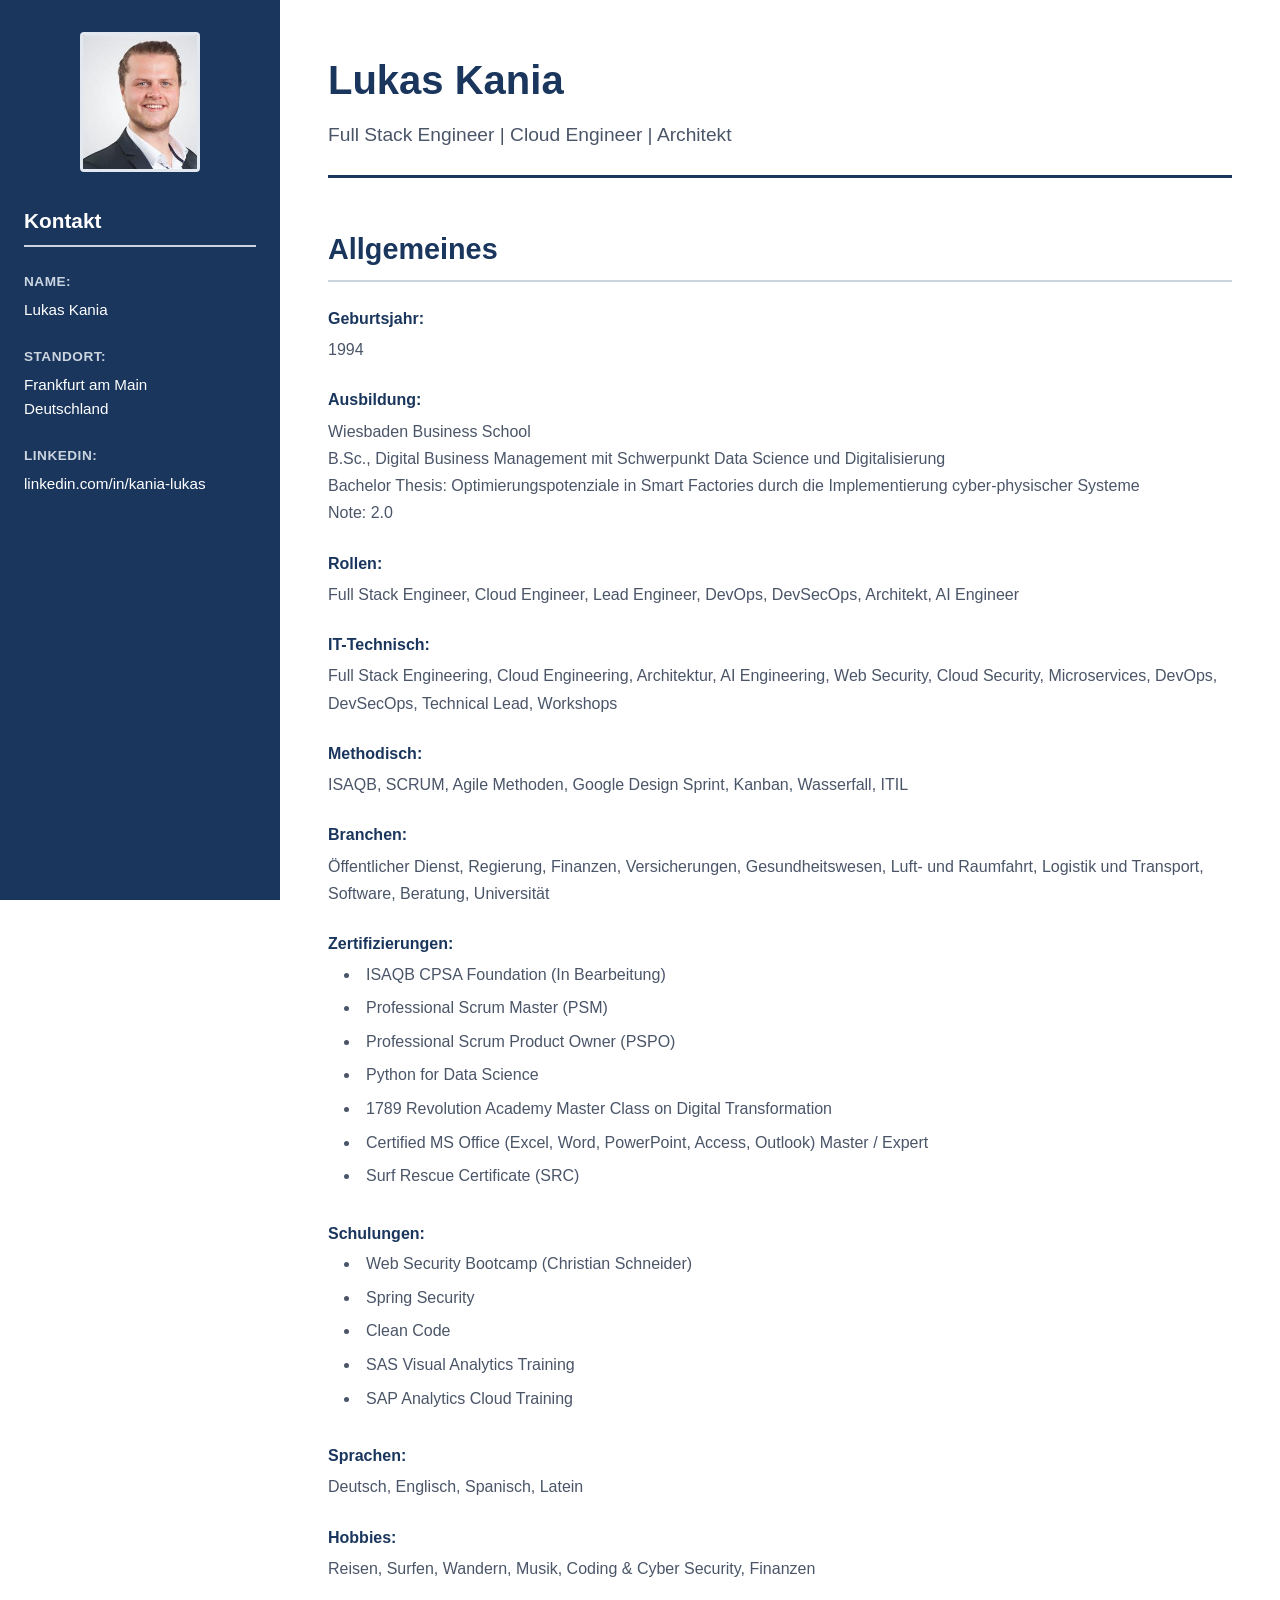
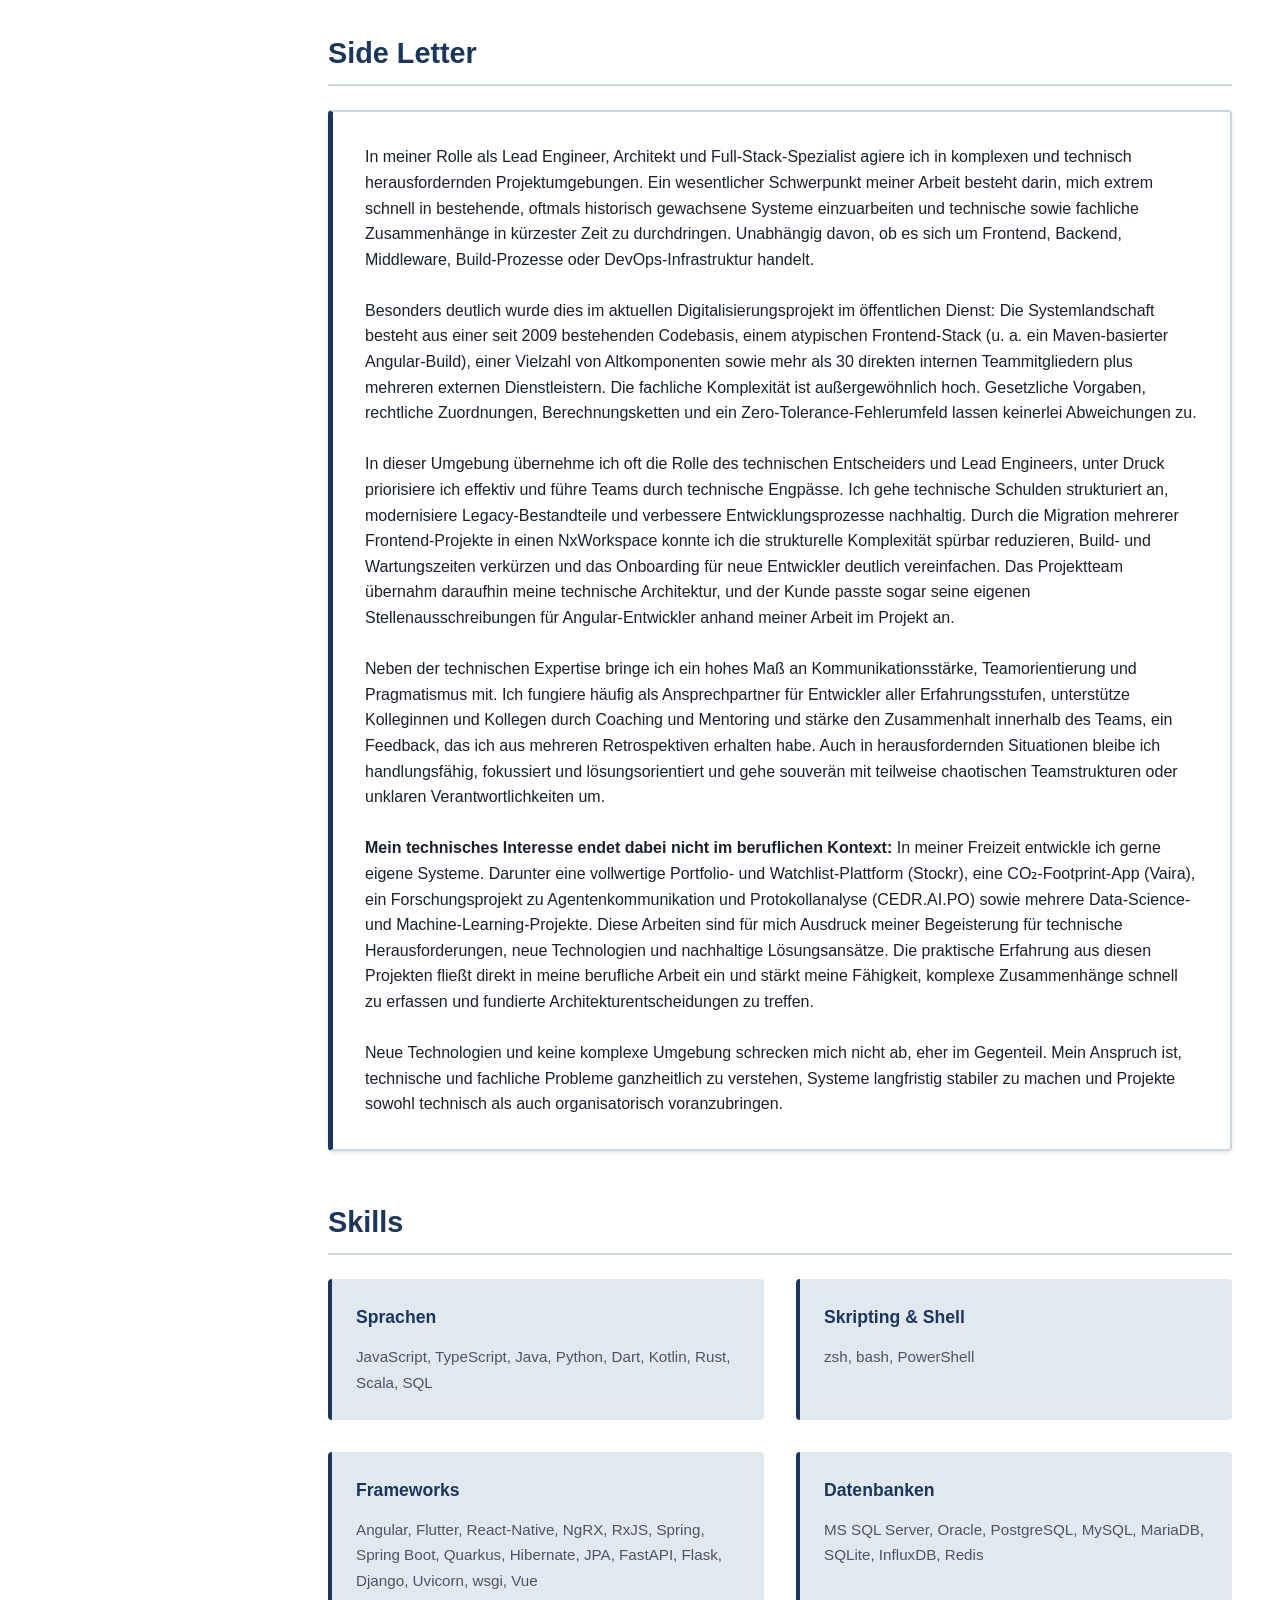
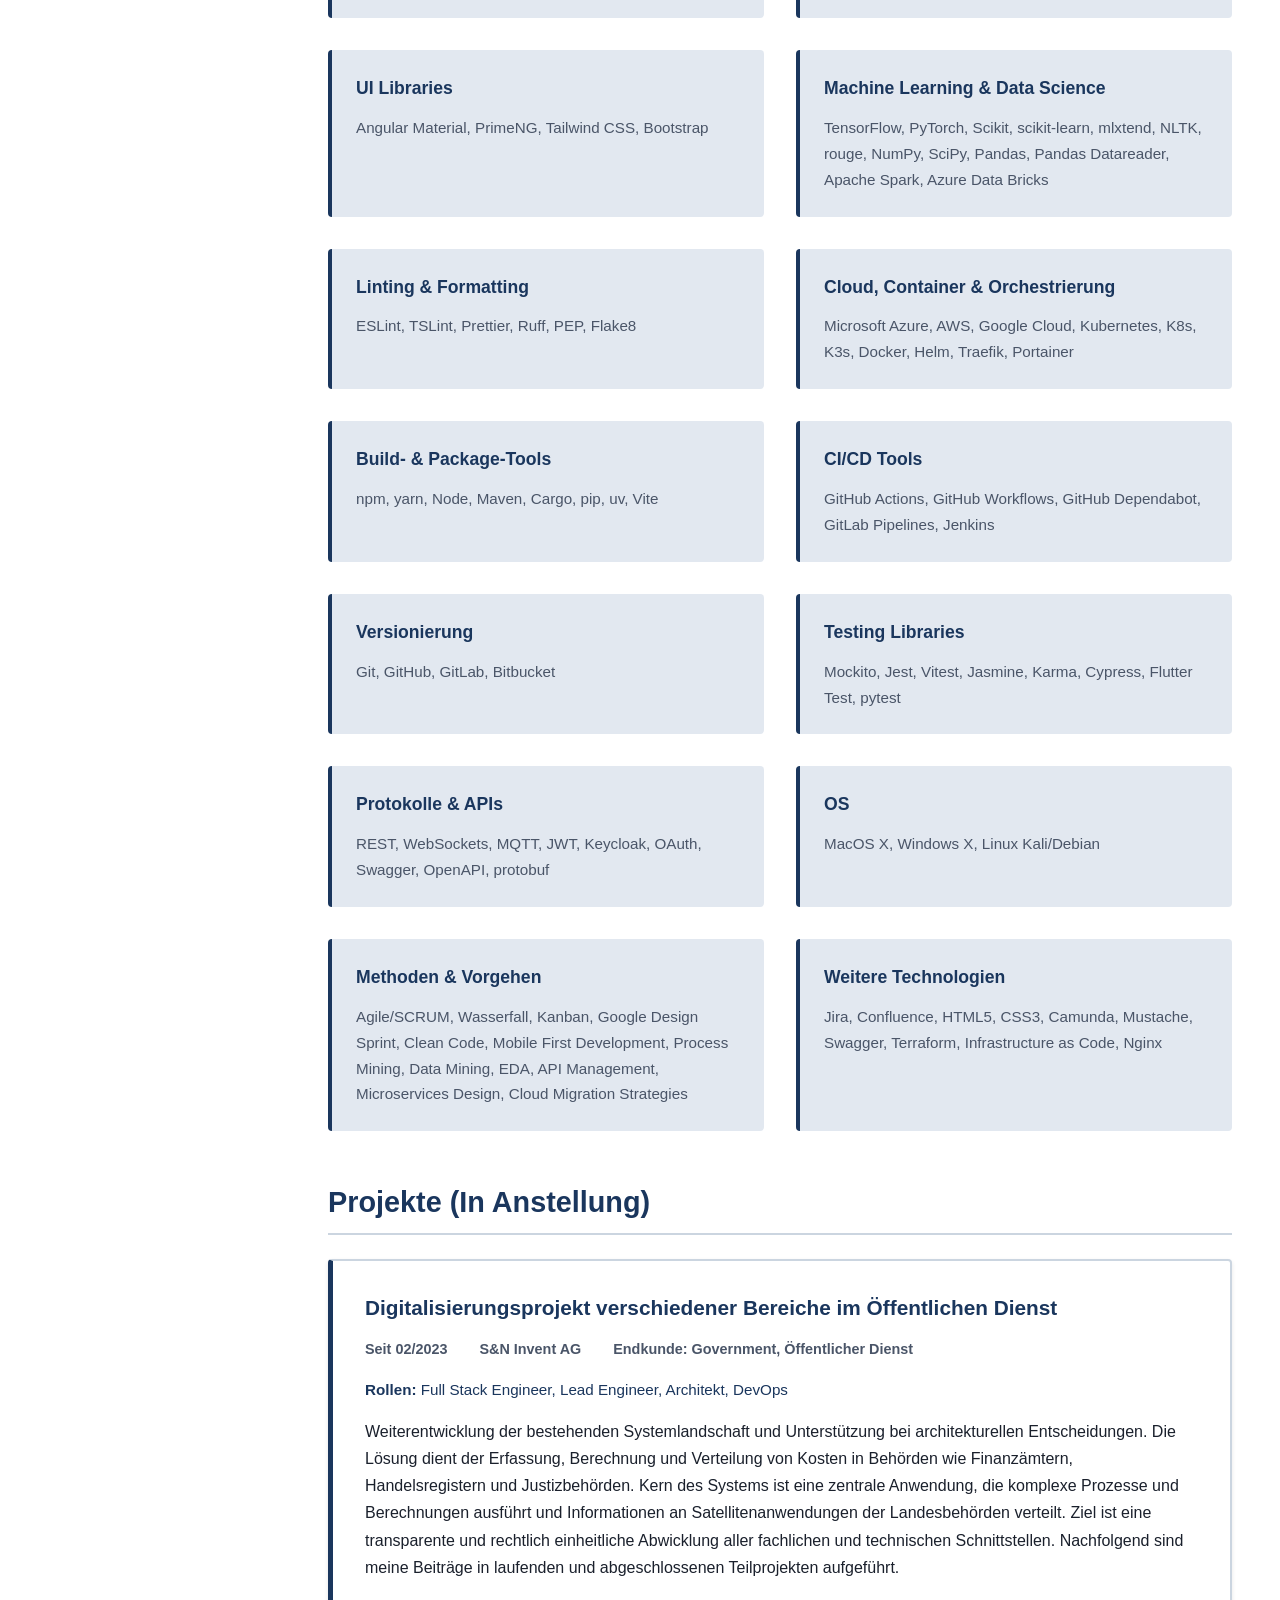
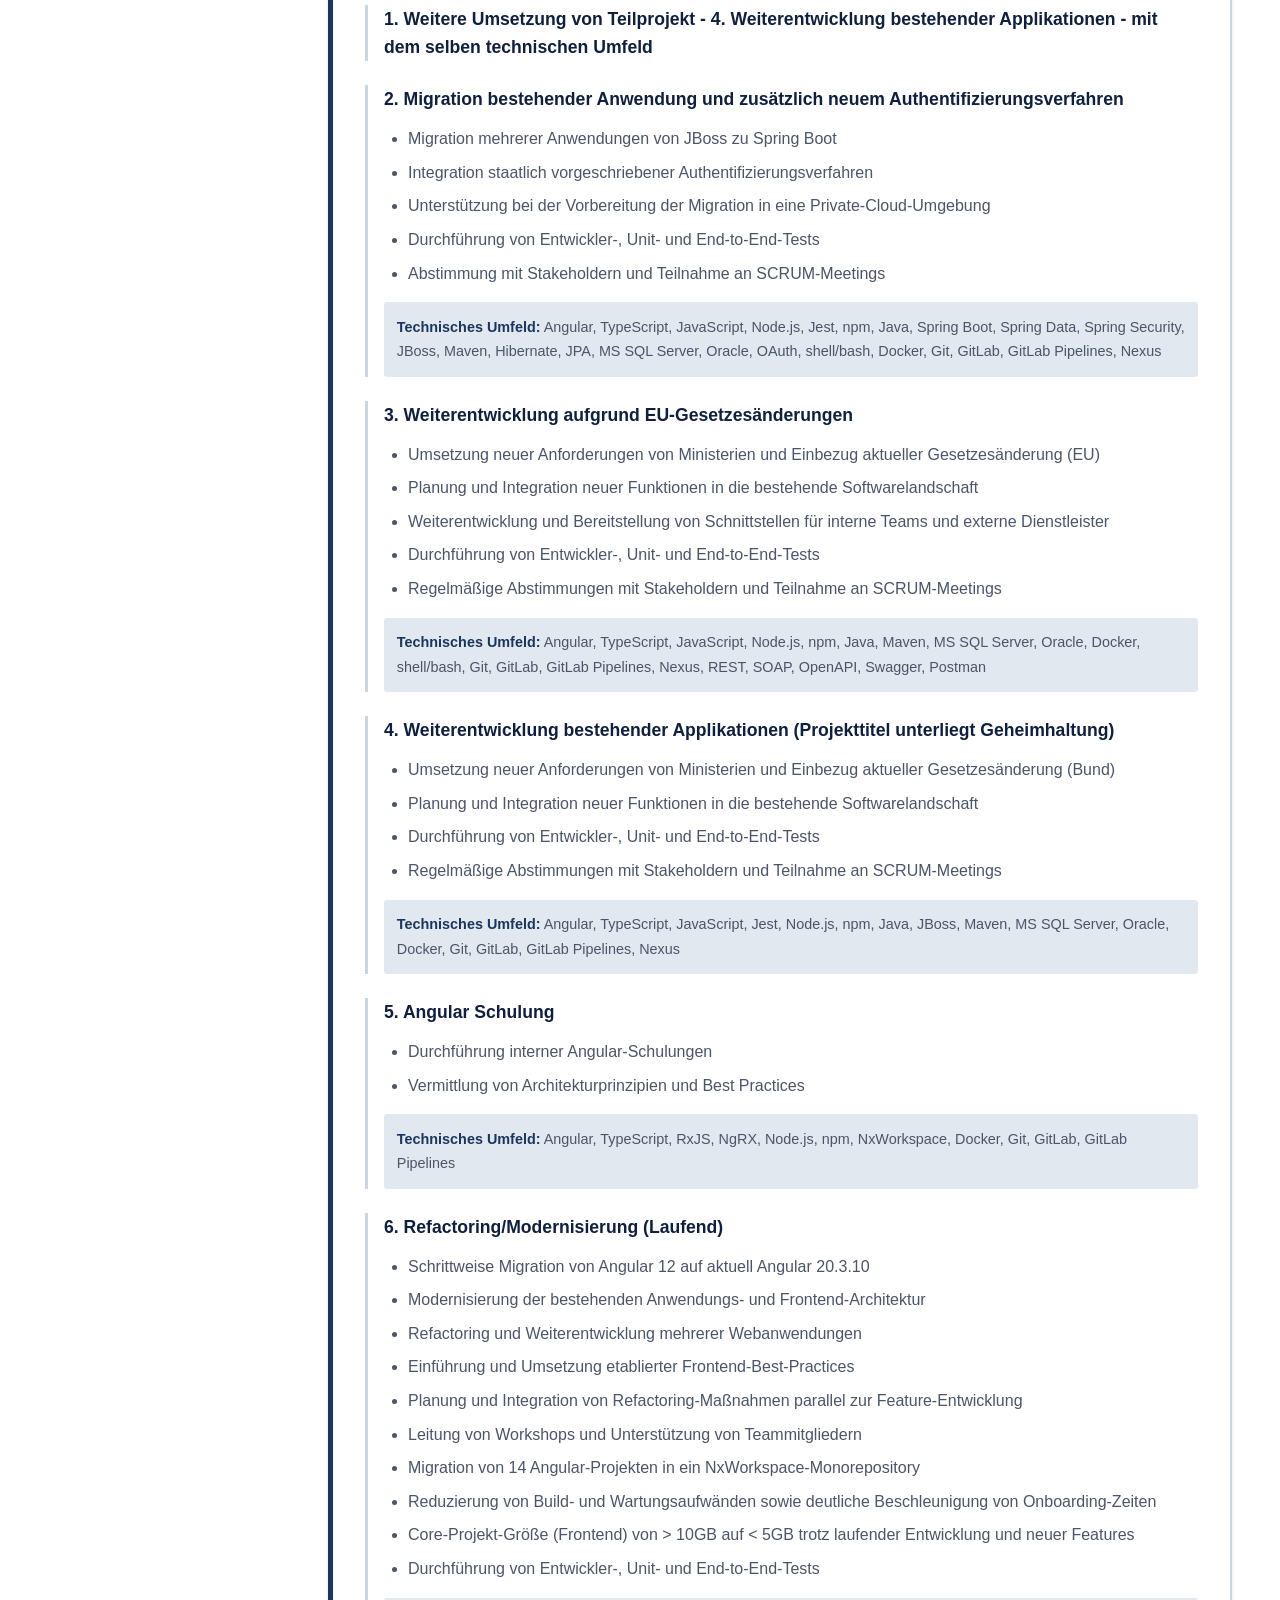
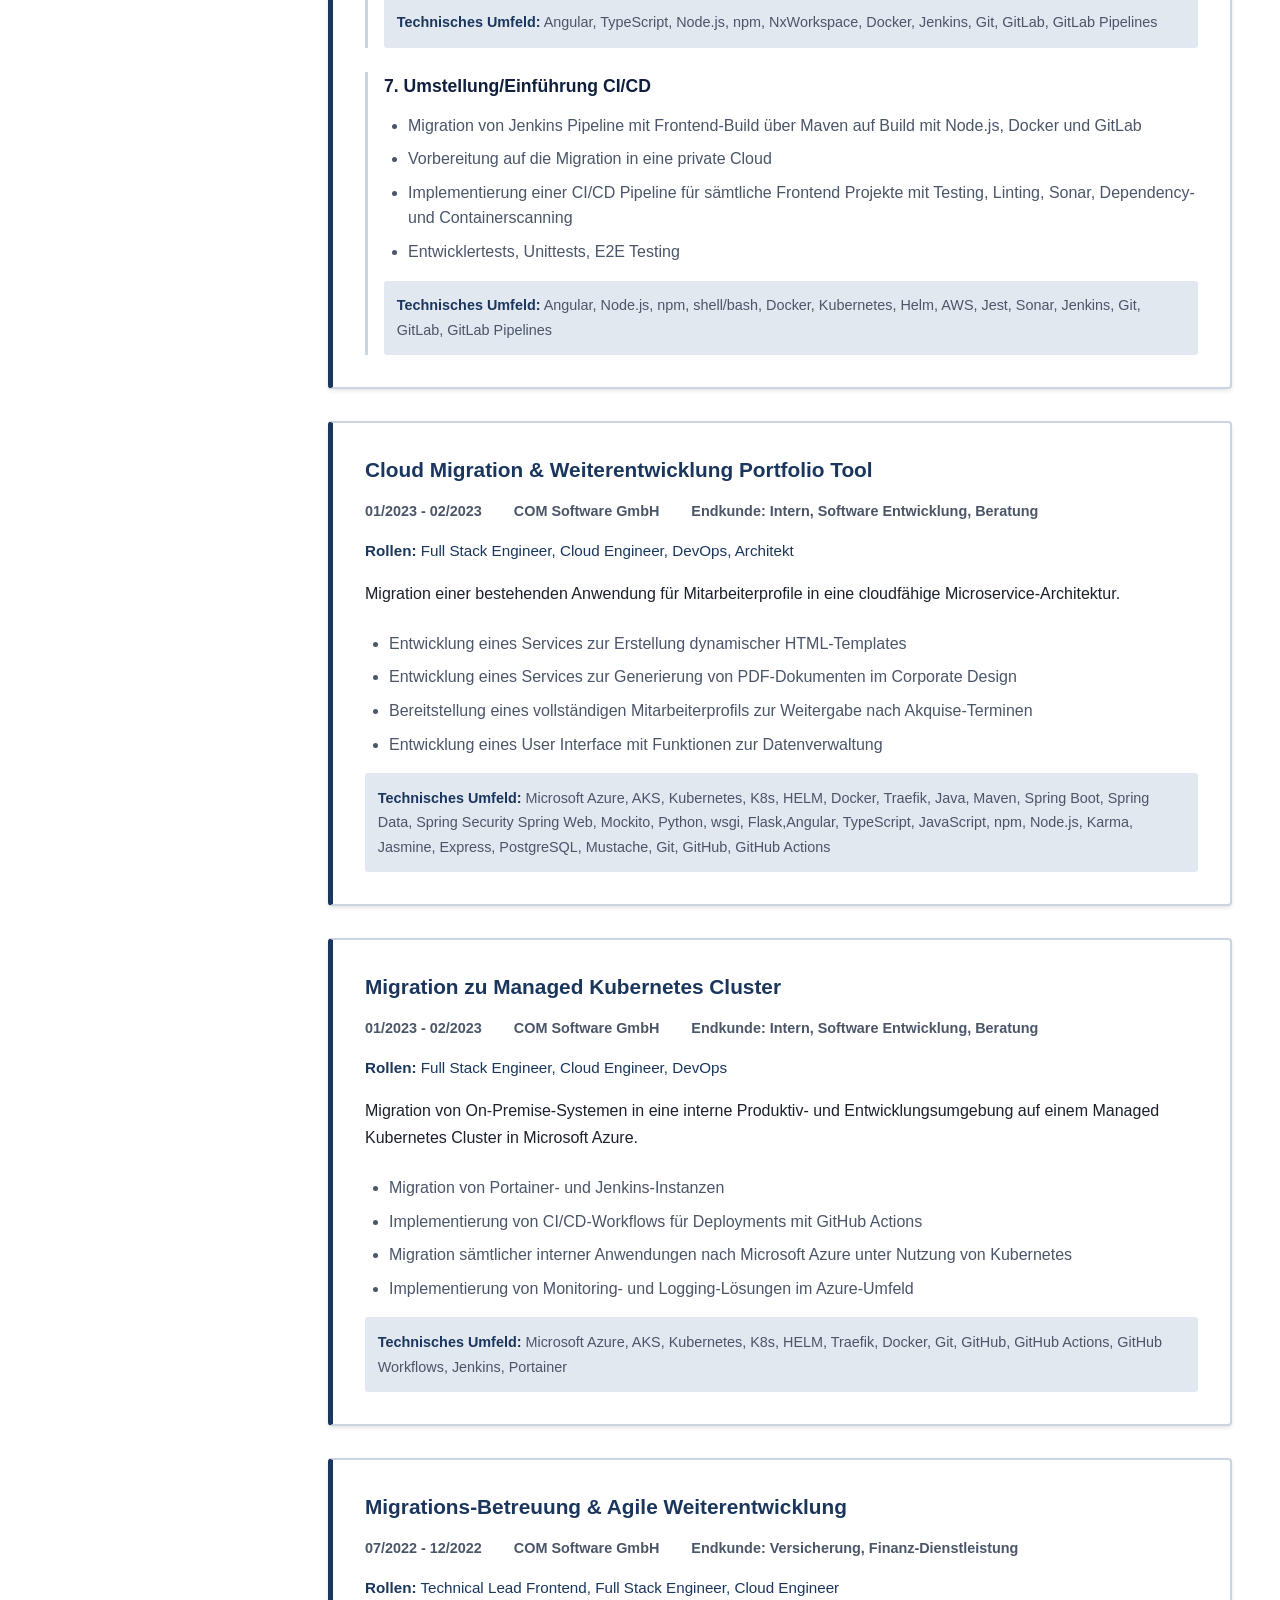
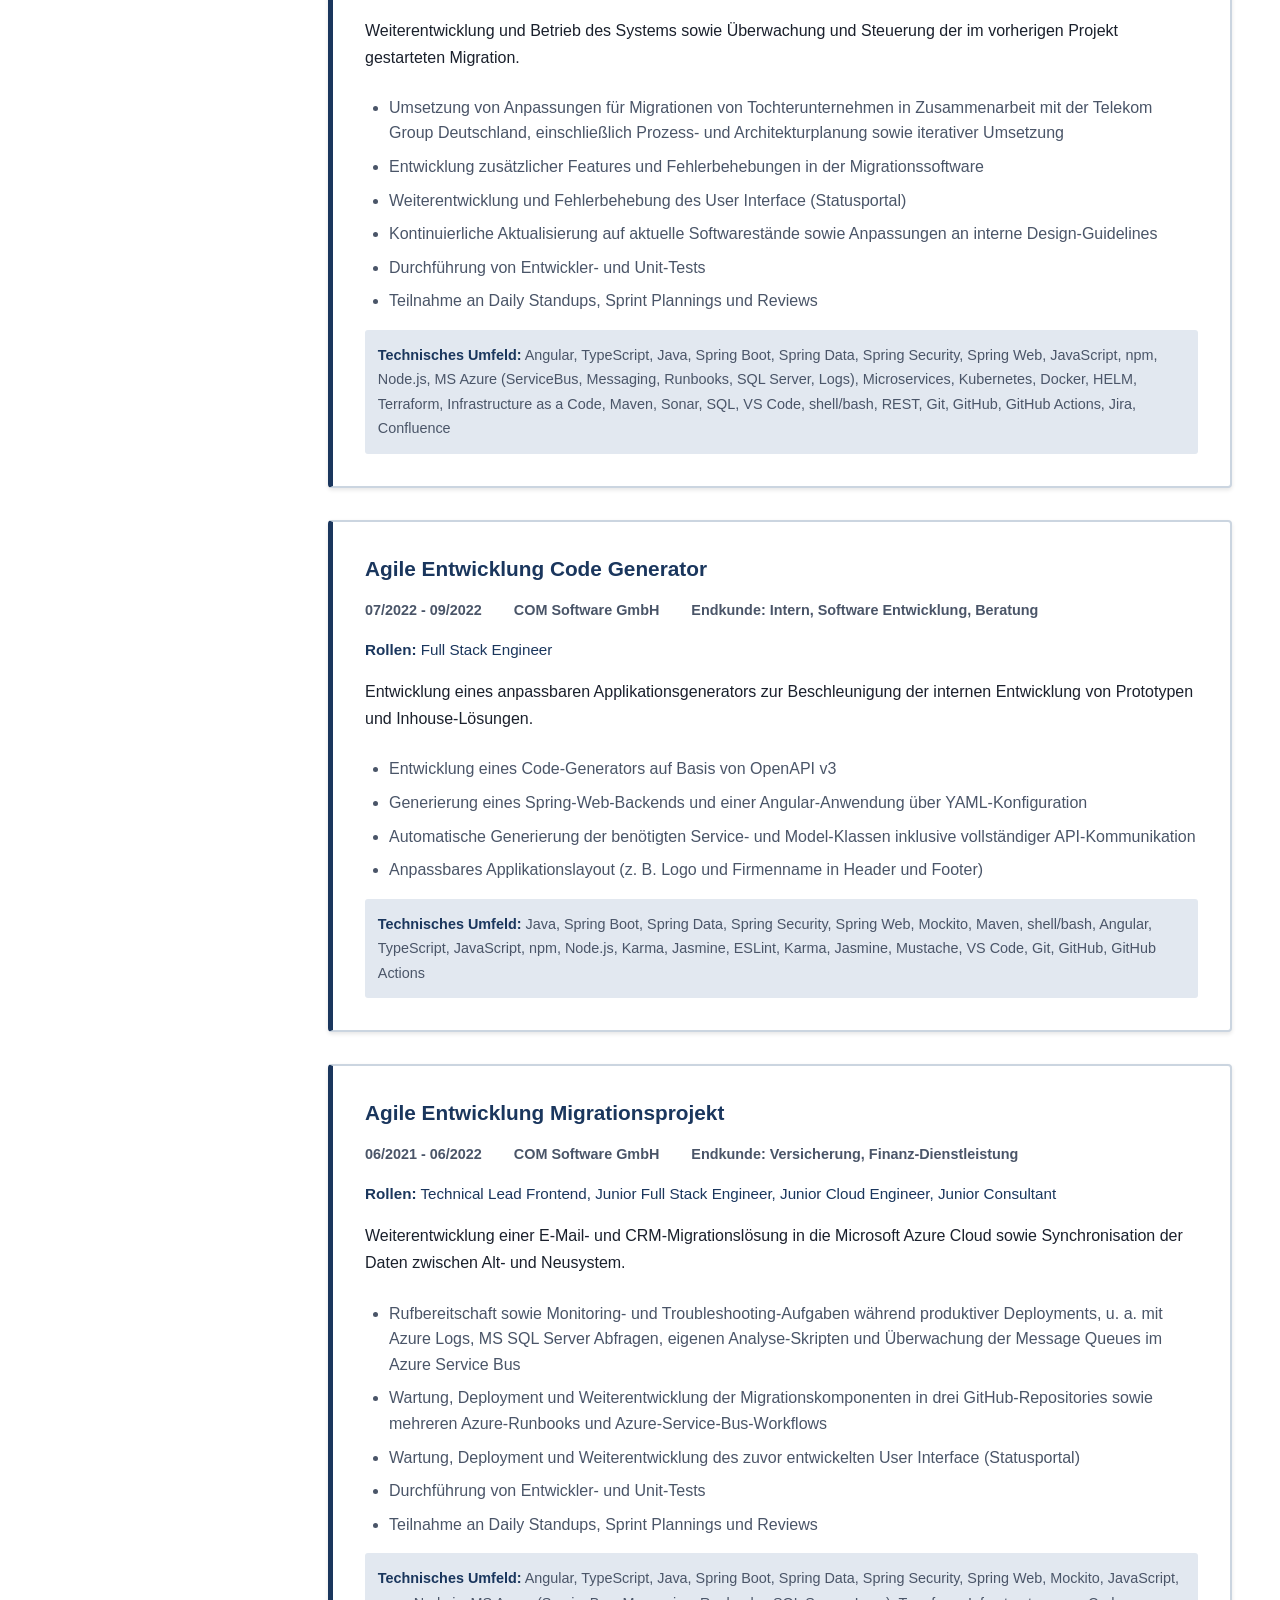
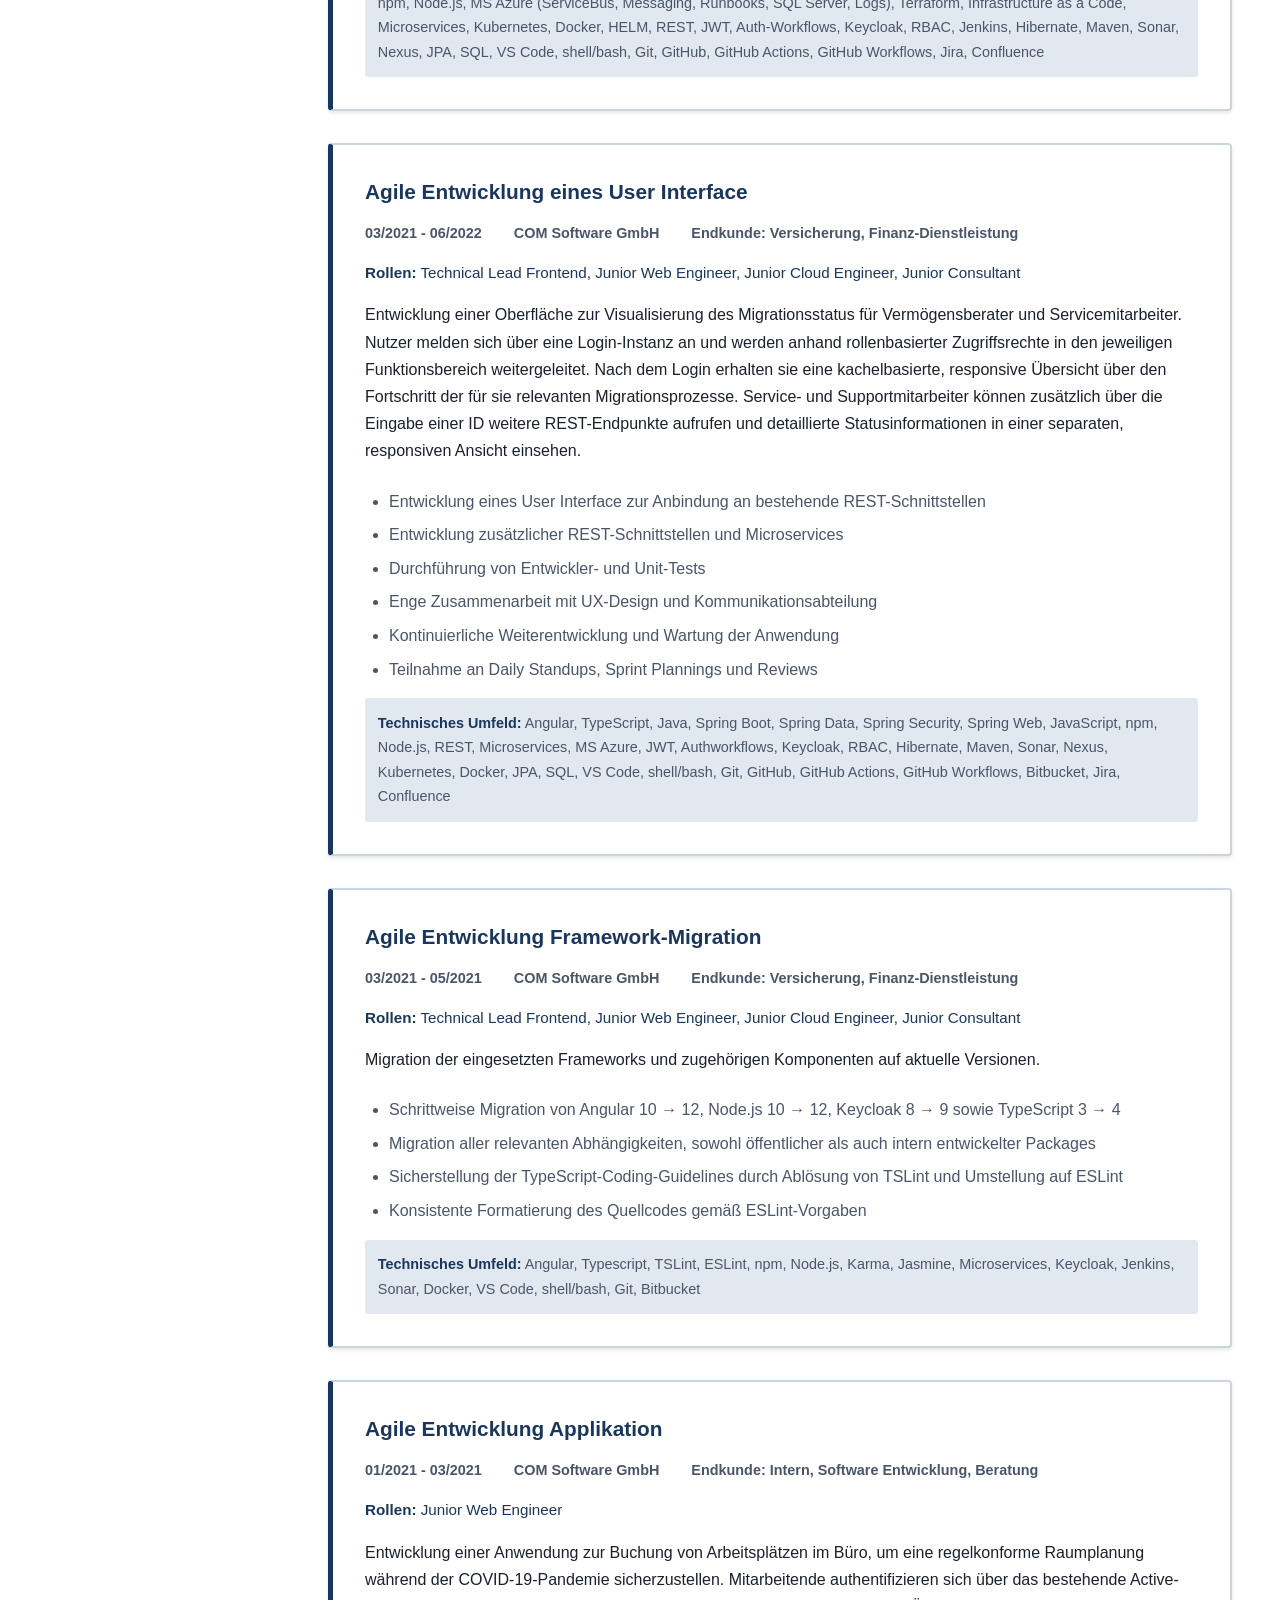
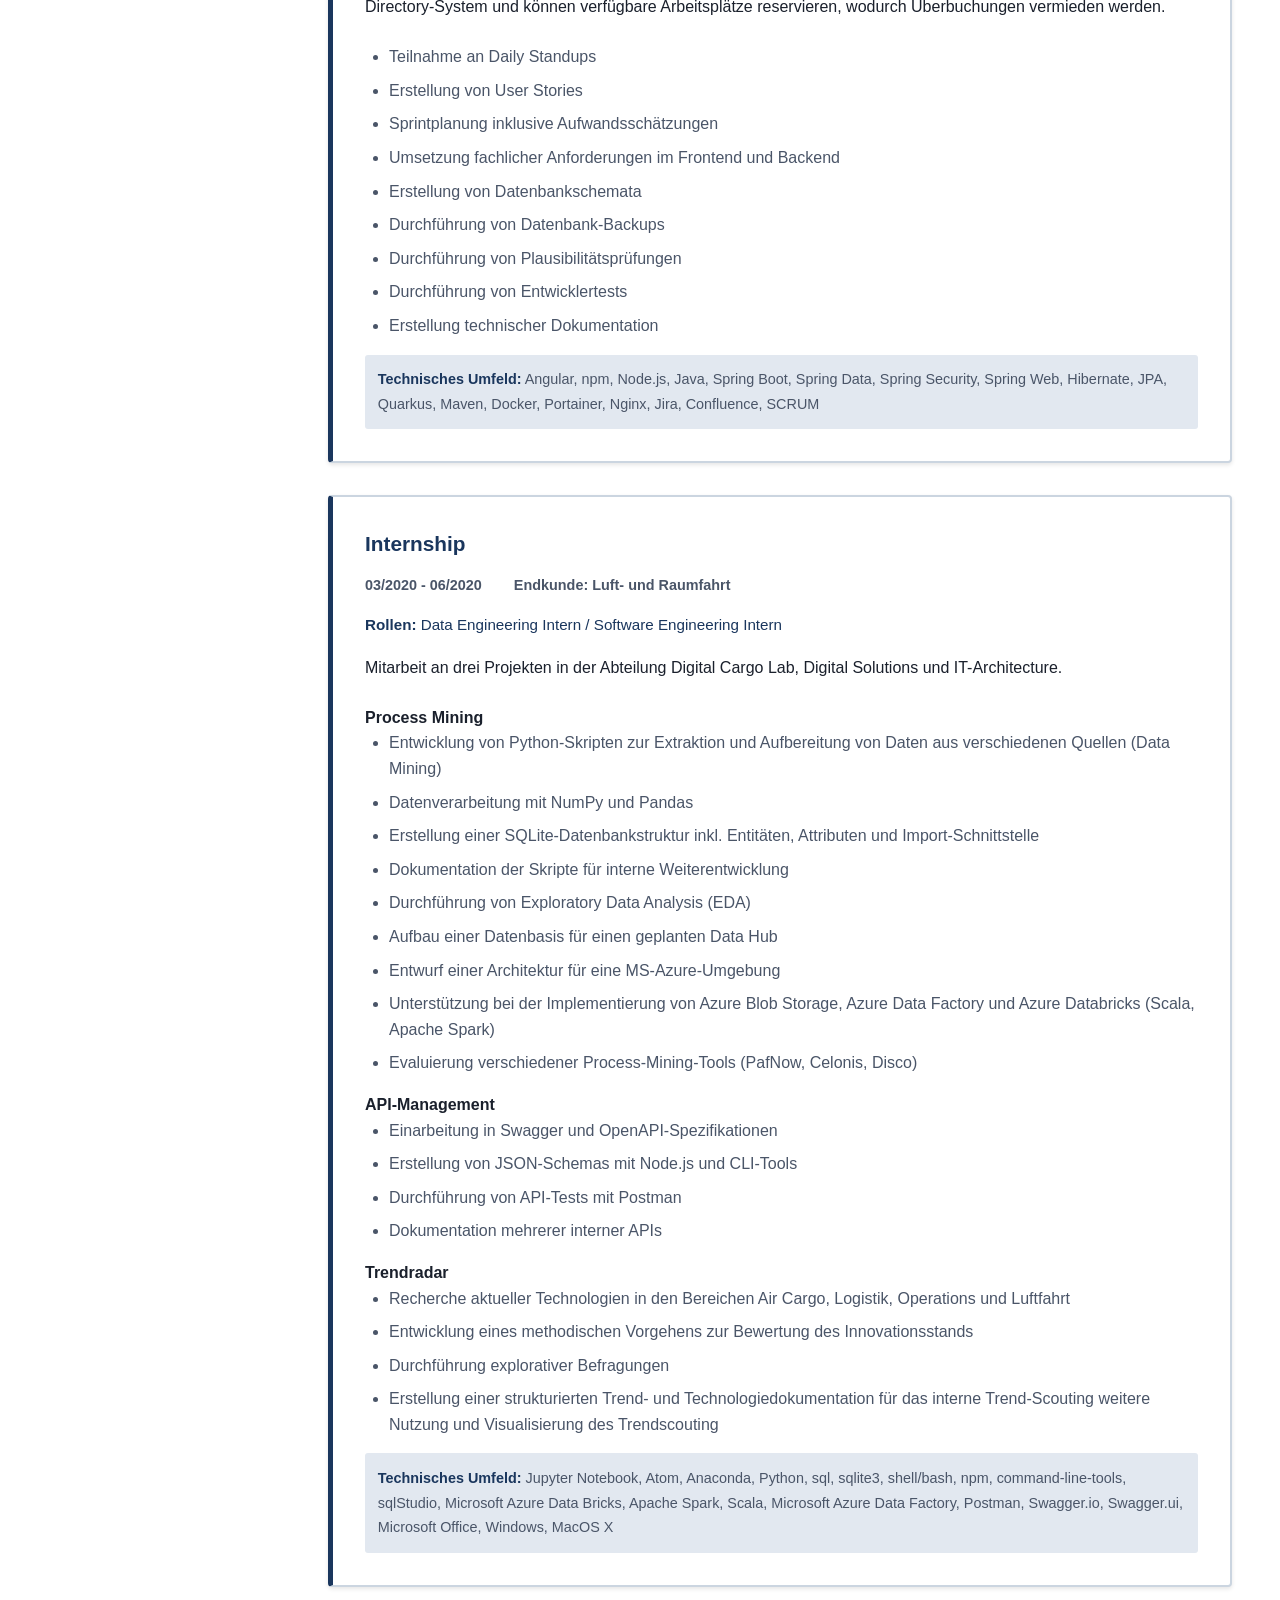
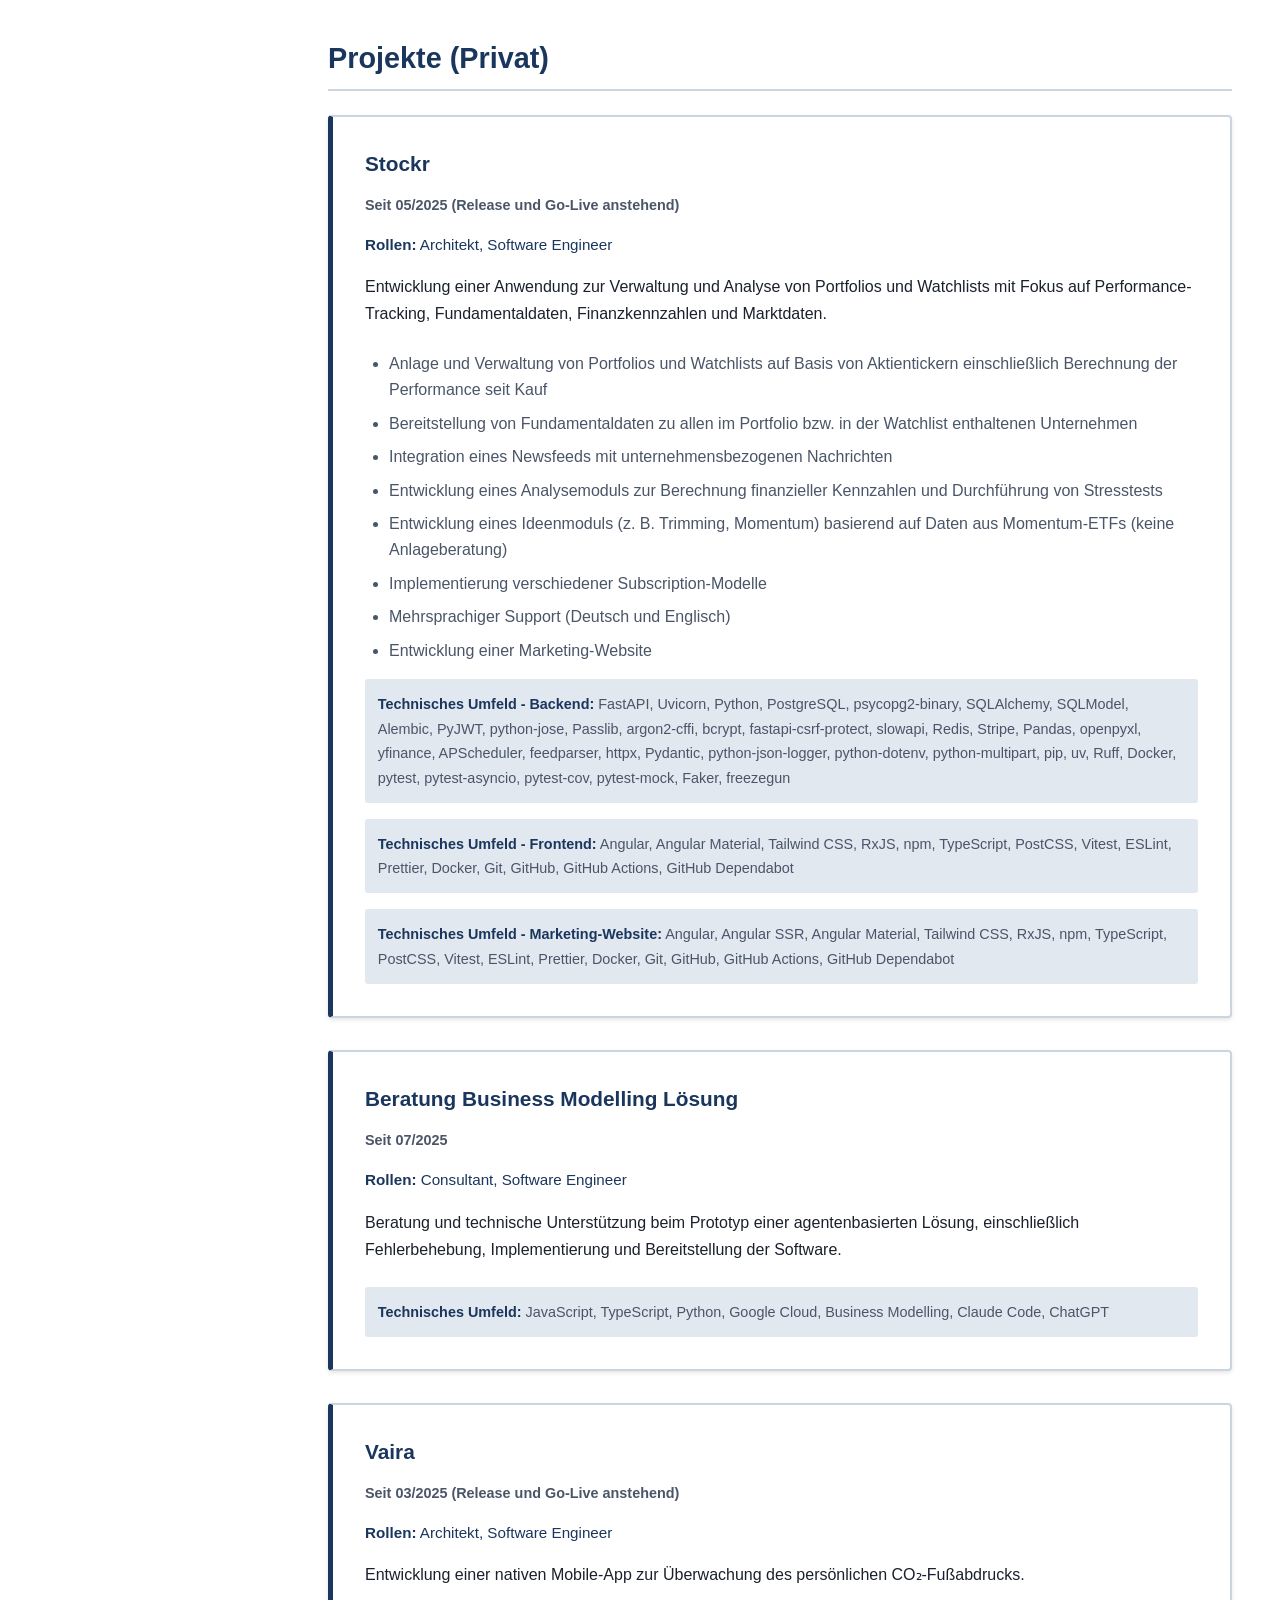
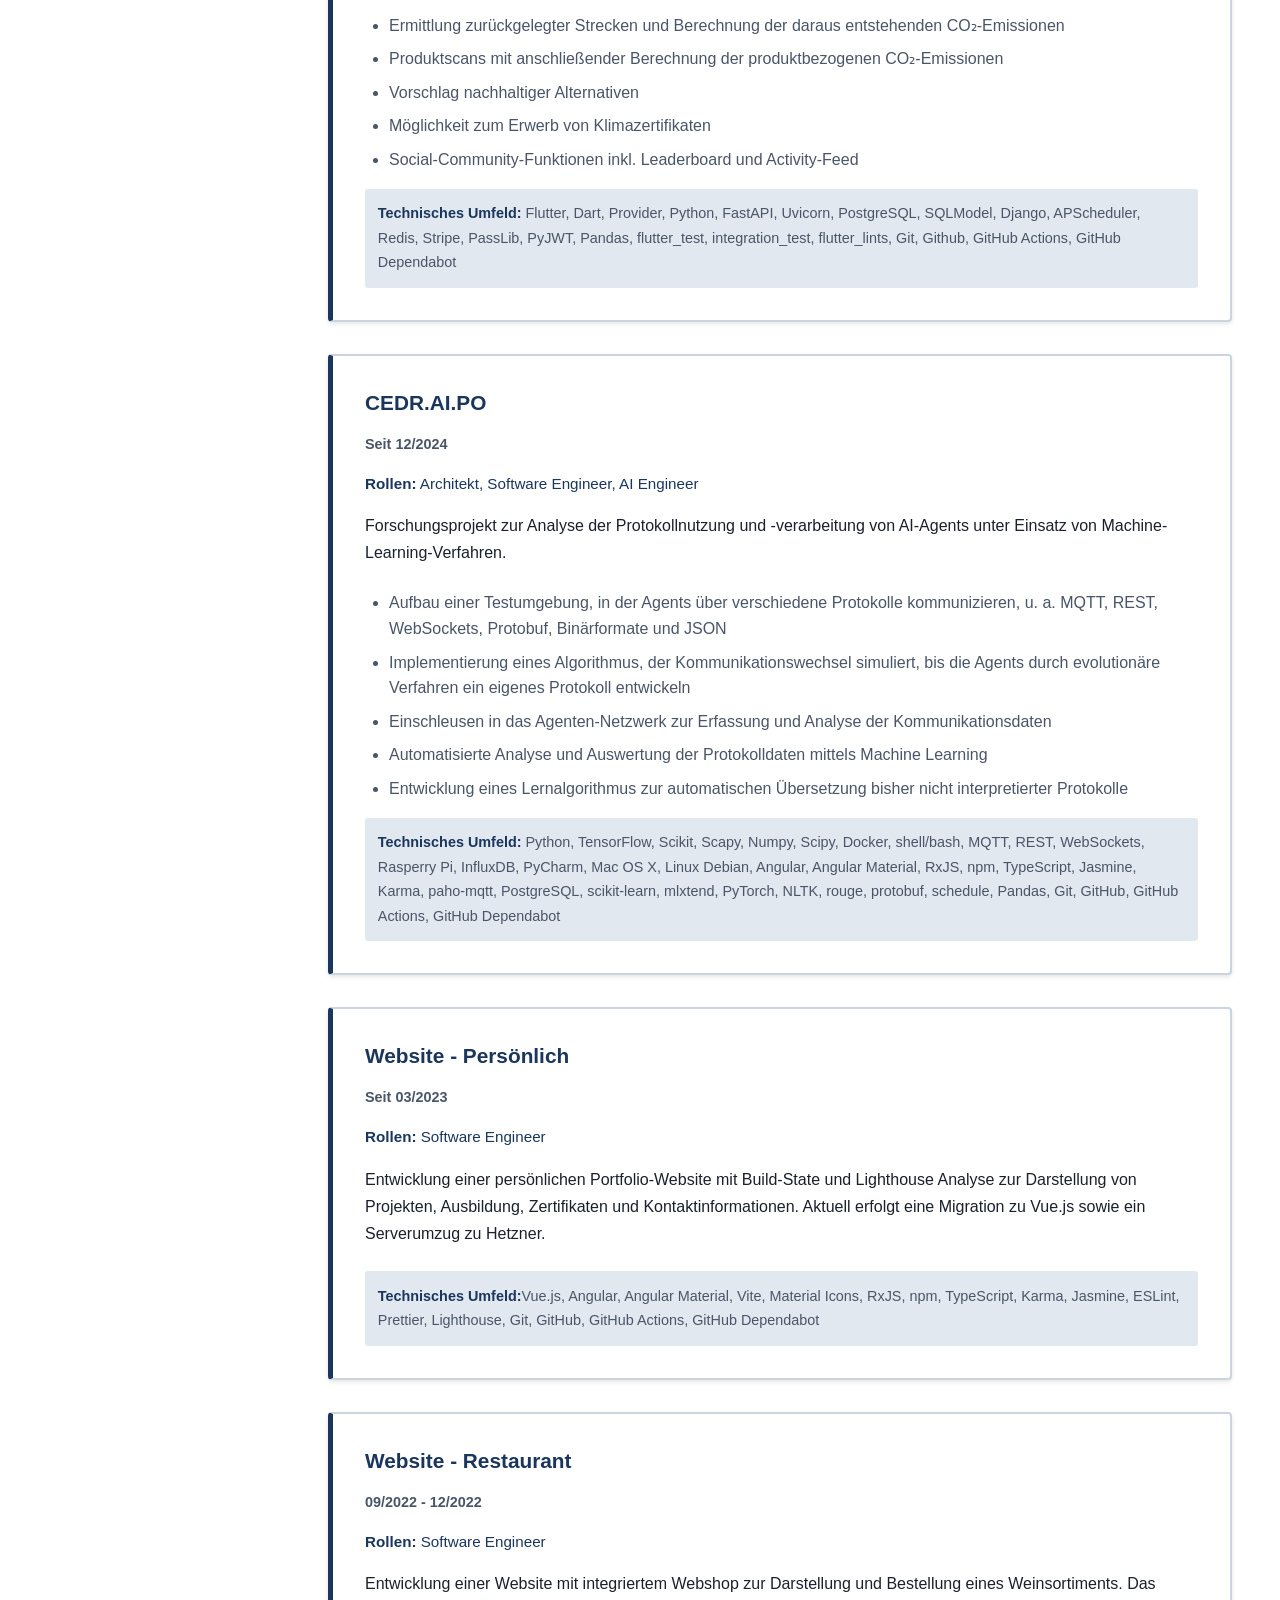
==== commit 1b7c77b9: "CV Github Page printable as PDF" ====
--- a/index.html
+++ b/index.html
@@ -1,4 +1,4 @@
-<!doctype html>
+<!DOCTYPE html>
 <html lang="de">
   <head>
     <meta charset="UTF-8" />
@@ -26,12 +26,15 @@
             <p>Deutschland</p>
           </div>
           <div class="contact-item">
-            <strong>E-Mail:</strong>
-            <p>kania.lukas@icloud.com</p>
-          </div>
-          <div class="contact-item">
             <strong>LinkedIn:</strong>
-            <p>linkedin.com/in/kania-lukas</p>
+            <p>
+              <a
+                href="www.linkedin.com/in/kania-lukas"
+                target="_blank"
+                rel="noopener noreferrer"
+                >linkedin.com/in/kania-lukas</a
+              >
+            </p>
           </div>
         </div>
       </aside>
@@ -104,23 +107,31 @@
             </div>
 
             <div class="info-item certifications">
-              <strong>Zertifizierungen &amp; Schulungen:</strong>
+              <strong>Zertifizierungen:</strong>
               <ul>
                 <li>ISAQB CPSA Foundation (In Bearbeitung)</li>
-                <li>ISAQB CPSA-AL Modul Soft Skills</li>
-                <li>
-                  Certified Professional for Requirements Engineering -
-                  Foundation Level (CPRE-FL)
-                </li>
                 <li>Professional Scrum Master (PSM)</li>
                 <li>Professional Scrum Product Owner (PSPO)</li>
                 <li>Python for Data Science</li>
                 <li>
                   1789 Revolution Academy Master Class on Digital Transformation
                 </li>
+                <li>
+                  Certified MS Office (Excel, Word, PowerPoint, Access, Outlook)
+                  Master / Expert
+                </li>
+                <li>Surf Rescue Certificate (SRC)</li>
+              </ul>
+            </div>
+
+            <div class="info-item trainings">
+              <strong>Schulungen:</strong>
+              <ul>
                 <li>Web Security Bootcamp (Christian Schneider)</li>
                 <li>Spring Security</li>
                 <li>Clean Code</li>
+                <li>SAS Visual Analytics Training</li>
+                <li>SAP Analytics Cloud Training</li>
               </ul>
             </div>
 
@@ -139,6 +150,88 @@
           </div>
         </section>
 
+        <section class="section">
+          <h2 class="section-title">Side Letter</h2>
+          <div class="project-box">
+            <p>
+              In meiner Rolle als Lead Engineer, Architekt und
+              Full-Stack-Spezialist agiere ich in komplexen und technisch
+              herausfordernden Projektumgebungen. Ein wesentlicher Schwerpunkt
+              meiner Arbeit besteht darin, mich extrem schnell in bestehende,
+              oftmals historisch gewachsene Systeme einzuarbeiten und technische
+              sowie fachliche Zusammenhänge in kürzester Zeit zu durchdringen.
+              Unabhängig davon, ob es sich um Frontend, Backend, Middleware,
+              Build-Prozesse oder DevOps-Infrastruktur handelt.
+            </p>
+            <br />
+            <p>
+              Besonders deutlich wurde dies im aktuellen Digitalisierungsprojekt
+              im öffentlichen Dienst: Die Systemlandschaft besteht aus einer
+              seit 2009 bestehenden Codebasis, einem atypischen Frontend-Stack
+              (u. a. ein Maven-basierter Angular-Build), einer Vielzahl von
+              Altkomponenten sowie mehr als 30 direkten internen Teammitgliedern
+              plus mehreren externen Dienstleistern. Die fachliche Komplexität
+              ist außergewöhnlich hoch. Gesetzliche Vorgaben, rechtliche
+              Zuordnungen, Berechnungsketten und ein Zero-Tolerance-Fehlerumfeld
+              lassen keinerlei Abweichungen zu.
+            </p>
+            <br />
+            <p>
+              In dieser Umgebung übernehme ich oft die Rolle des technischen
+              Entscheiders und Lead Engineers, unter Druck priorisiere ich
+              effektiv und führe Teams durch technische Engpässe. Ich gehe
+              technische Schulden strukturiert an, modernisiere
+              Legacy-Bestandteile und verbessere Entwicklungsprozesse
+              nachhaltig. Durch die Migration mehrerer Frontend-Projekte in
+              einen NxWorkspace konnte ich die strukturelle Komplexität spürbar
+              reduzieren, Build- und Wartungszeiten verkürzen und das Onboarding
+              für neue Entwickler deutlich vereinfachen. Das Projektteam
+              übernahm daraufhin meine technische Architektur, und der Kunde
+              passte sogar seine eigenen Stellenausschreibungen für
+              Angular-Entwickler anhand meiner Arbeit im Projekt an.
+            </p>
+            <br />
+            <p>
+              Neben der technischen Expertise bringe ich ein hohes Maß an
+              Kommunikationsstärke, Teamorientierung und Pragmatismus mit. Ich
+              fungiere häufig als Ansprechpartner für Entwickler aller
+              Erfahrungsstufen, unterstütze Kolleginnen und Kollegen durch
+              Coaching und Mentoring und stärke den Zusammenhalt innerhalb des
+              Teams, ein Feedback, das ich aus mehreren Retrospektiven erhalten
+              habe. Auch in herausfordernden Situationen bleibe ich
+              handlungsfähig, fokussiert und lösungsorientiert und gehe souverän
+              mit teilweise chaotischen Teamstrukturen oder unklaren
+              Verantwortlichkeiten um.
+            </p>
+            <br />
+            <p>
+              <strong>
+                Mein technisches Interesse endet dabei nicht im beruflichen
+                Kontext:</strong
+              >
+              In meiner Freizeit entwickle ich gerne eigene Systeme. Darunter
+              eine vollwertige Portfolio- und Watchlist-Plattform (Stockr), eine
+              CO₂-Footprint-App (Vaira), ein Forschungsprojekt zu
+              Agentenkommunikation und Protokollanalyse (CEDR.AI.PO) sowie
+              mehrere Data-Science- und Machine-Learning-Projekte. Diese
+              Arbeiten sind für mich Ausdruck meiner Begeisterung für technische
+              Herausforderungen, neue Technologien und nachhaltige
+              Lösungsansätze. Die praktische Erfahrung aus diesen Projekten
+              fließt direkt in meine berufliche Arbeit ein und stärkt meine
+              Fähigkeit, komplexe Zusammenhänge schnell zu erfassen und
+              fundierte Architekturentscheidungen zu treffen.
+            </p>
+            <br />
+            <p>
+              Neue Technologien und keine komplexe Umgebung schrecken mich nicht
+              ab, eher im Gegenteil. Mein Anspruch ist, technische und fachliche
+              Probleme ganzheitlich zu verstehen, Systeme langfristig stabiler
+              zu machen und Projekte sowohl technisch als auch organisatorisch
+              voranzubringen.
+            </p>
+          </div>
+        </section>
+
         <!-- Skills Section -->
         <section class="section">
           <h2 class="section-title">Skills</h2>
@@ -147,8 +240,8 @@
             <div class="skill-category">
               <h3>Sprachen</h3>
               <p>
-                JavaScript, TypeScript, Java, Python, Go, Swift, Dart, Kotlin,
-                Rust, Scala, SQL
+                JavaScript, TypeScript, Java, Python, Dart, Kotlin, Rust, Scala,
+                SQL
               </p>
             </div>
 
@@ -160,10 +253,9 @@
             <div class="skill-category">
               <h3>Frameworks</h3>
               <p>
-                Angular, Flutter, React, React-Native, Astro, NgRX, RxJS,
-                Spring, Spring Boot, Quarkus, Hibernate, JPA, FastAPI, Fastify,
-                Flask, Django, Uvicorn, wsgi, Vue, Pydantic, SQLAlchemy,
-                SQLModel, Alembic
+                Angular, Flutter, React-Native, NgRX, RxJS, Spring, Spring Boot,
+                Quarkus, Hibernate, JPA, FastAPI, Flask, Django, Uvicorn, wsgi,
+                Vue
               </p>
             </div>
 
@@ -171,42 +263,40 @@
               <h3>Datenbanken</h3>
               <p>
                 MS SQL Server, Oracle, PostgreSQL, MySQL, MariaDB, SQLite,
-                InfluxDB, Redis, ChromaDB
+                InfluxDB, Redis
               </p>
             </div>
 
             <div class="skill-category">
               <h3>UI Libraries</h3>
-              <p>Angular Material, PrimeNG, Tailwind CSS, Chart.js</p>
+              <p>Angular Material, PrimeNG, Tailwind CSS, Bootstrap</p>
             </div>
 
             <div class="skill-category">
               <h3>Machine Learning & Data Science</h3>
               <p>
-                TensorFlow, PyTorch, Scikit, scikit-learn, mlxtend, LangChain,
-                NLTK, rouge, NumPy, SciPy, Pandas, Pandas Datareader, Apache
-                Spark, Azure Data Bricks
+                TensorFlow, PyTorch, Scikit, scikit-learn, mlxtend, NLTK, rouge,
+                NumPy, SciPy, Pandas, Pandas Datareader, Apache Spark, Azure
+                Data Bricks
               </p>
             </div>
 
             <div class="skill-category">
               <h3>Linting & Formatting</h3>
-              <p>ESLint, Prettier, Ruff, Biome, Mypy, PEP</p>
+              <p>ESLint, TSLint, Prettier, Ruff, PEP, Flake8</p>
             </div>
 
             <div class="skill-category">
               <h3>Cloud, Container & Orchestrierung</h3>
               <p>
-                Microsoft Azure, AWS, Google Cloud, Kubernetes, K8s, Docker,
-                Helm, Traefik, Portainer
+                Microsoft Azure, AWS, Google Cloud, Kubernetes, K8s, K3s,
+                Docker, Helm, Traefik, Portainer
               </p>
             </div>
 
             <div class="skill-category">
               <h3>Build- & Package-Tools</h3>
-              <p>
-                npm, pnpm, yarn, Node, Maven, Cargo, pip, uv, Vite, tsup, Nx
-              </p>
+              <p>npm, yarn, Node, Maven, Cargo, pip, uv, Vite</p>
             </div>
 
             <div class="skill-category">
@@ -233,8 +323,8 @@
             <div class="skill-category">
               <h3>Protokolle & APIs</h3>
               <p>
-                REST, WebSockets, MQTT, SSE, JSON-RPC, MCP, JWT, Keycloak,
-                OAuth, Swagger, OpenAPI, protobuf
+                REST, WebSockets, MQTT, JWT, Keycloak, OAuth, Swagger, OpenAPI,
+                protobuf
               </p>
             </div>
 
@@ -256,8 +346,8 @@
             <div class="skill-category">
               <h3>Weitere Technologien</h3>
               <p>
-                Jira, Confluence, HTML5, CSS3, Mustache, Swagger, Terraform,
-                Infrastructure as Code, Nginx
+                Jira, Confluence, HTML5, CSS3, Camunda, Mustache, Swagger,
+                Terraform, Infrastructure as Code, Nginx
               </p>
             </div>
           </div>
@@ -268,131 +358,216 @@
           <h2 class="section-title">Projekte (In Anstellung)</h2>
 
           <div class="project-box">
-            <h3>Neuentwicklung Antragsstrecke</h3>
-            <div class="project-meta">
-              <span class="timeframe">Seit 03/2026</span>
-              <span class="employer">S&amp;N Invent AG</span>
-              <span class="industry">Endkunde: Versicherung</span>
-            </div>
-            <p class="project-roles">
-              <strong>Rollen:</strong> Senior Software Engineer
-            </p>
-            <p class="project-description">
-              Neuentwicklung von Antragsstrecken im Versicherungsumfeld.
-            </p>
-            <ul>
-              <li>Frontend-Entwicklung</li>
-            </ul>
-            <p class="tech-stack">
-              <strong>Technisches Umfeld:</strong> Angular, NxWorkspace, NgRX,
-              npm, GitLab
-            </p>
-          </div>
-
-          <div class="project-box">
-            <h3>KI-gestütztes Förderprogramm-Empfehlungssystem</h3>
-            <div class="project-meta">
-              <span class="timeframe">01/2026 - 03/2026</span>
-              <span class="employer">S&amp;N Invent AG</span>
-              <span class="industry">Endkunde: Finanzdienstleistungen</span>
-            </div>
-            <p class="project-roles">
-              <strong>Rollen:</strong> Architekt, Full Stack Engineer, AI
-              Engineer
-            </p>
-            <p class="project-description">
-              KI-gestütztes Förderprogramm-Empfehlungssystem mit mehrstufiger
-              RAG-Architektur und entropiebasiertem dynamischen Dialog zur
-              evidenzbasierten Vermittlung deutscher Förderprogramme.
-            </p>
-            <ul>
-              <li>
-                Multi-Stage RAG-Pipeline mit strukturierter
-                Programmkarten-Extraktion aus PDF-Dokumenten
-              </li>
-              <li>
-                Zweistufiges Indexierungssystem mit ChromaDB-Vektorindex und
-                BM25-Seitensuche
-              </li>
-              <li>
-                Evidenzbasiertes Verifikationssystem mit PDF-Zitat-Tracking
-              </li>
-              <li>
-                Entropiebasiertes adaptives Fragensystem mit dynamischer
-                Kandidatenfilterung
-              </li>
-              <li>
-                Sektion-bewusste Multi-Field LLM-Extraktion mit OCR-Fallback
-              </li>
-              <li>Professionelle Web-UI mit Astro, React und REST-API</li>
-            </ul>
-            <p class="tech-stack">
-              <strong>Technisches Umfeld:</strong> Python, Azure OpenAI,
-              LangChain, ChromaDB, BM25, FastAPI, Uvicorn, Pydantic, PyPDF,
-              Tesseract OCR, Astro, React, TypeScript, Tailwind CSS, Node.js,
-              npm, uv, Ruff, Mypy, Pytest, Make, Git, Docker, Gunicorn
-            </p>
-          </div>
-
-          <div class="project-box">
             <h3>
-              Regierungsprojekt Entwicklung und Migration bestehender
-              Web-Applikation
+              Digitalisierungsprojekt verschiedener Bereiche im Öffentlichen
+              Dienst
             </h3>
             <div class="project-meta">
-              <span class="timeframe">02/2023 - 01/2026</span>
+              <span class="timeframe">Seit 02/2023</span>
               <span class="employer">S&N Invent AG</span>
               <span class="industry"
                 >Endkunde: Government, Öffentlicher Dienst</span
               >
             </div>
             <p class="project-roles">
-              <strong>Rollen:</strong> Architekt, Fullstack Engineer, DevOps
-              Engineer, Lead Developer
-            </p>
-            <p class="project-description">
-              Weiterentwicklung einer bestehenden Systemlandschaft und
-              Unterstützung bei architekturellen Entscheidungen für eine Lösung
-              zur Erfassung, Berechnung und Verteilung von Kosten in Behörden
-              (u. a. Finanzämter, Handelsregister, Justiz). Kern ist eine
-              zentrale Anwendung, die komplexe Prozesse/Berechnungen ausführt
-              und Informationen an Satellitenanwendungen der Landesbehörden
-              verteilt. Ziel ist eine transparente, rechtlich einheitliche
-              Abwicklung aller fachlichen und technischen Schnittstellen.
-            </p>
-            <ul>
-              <li>
-                Anforderungsmanagement sowie strukturierte Umsetzungs- und
-                Releaseplanung
-              </li>
-              <li>
-                Verantwortung für Architekturentscheidungen im Frontend- und
-                Anwendungsumfeld
-              </li>
-              <li>
-                Schulungen/Weiterbildungen im Angular-Umfeld für interne Teams
-              </li>
-              <li>
-                Entwicklung, Betrieb und Weiterentwicklung produktiver
-                Anwendungen
-              </li>
-              <li>
-                Planung/Durchführung von Dev-, Unit- und E2E-Tests; technische
-                Dokumentation
-              </li>
-              <li>
-                Aktive Mitarbeit in agilen Prozessen (Daily, Planning, Review)
-              </li>
-            </ul>
-            <p class="tech-stack">
-              <strong>Technisches Umfeld:</strong> Terraform, Amazon Web
-              Services (AWS), Kubernetes, Cypress, Helm, Atlassian Jira,
-              OpenAPI, Atlassian Confluence, SonarQube, Spring Web, Spring
-              Security, Spring Data, Jenkins, NxWorkspace, NgRX, Nexus, Docker,
-              GitLab, Bash-Shell, Keycloak, OAuth2, Oracle, MS SQL Server,
-              Hibernate/JPA, JBOSS, Apache Maven, Spring Boot, Java, NPM, Jest,
-              NodeJS, JavaScript, Typescript, Angular
-            </p>
+              <strong>Rollen:</strong> Full Stack Engineer, Lead Engineer,
+              Architekt, DevOps
+            </p>
+            <p class="project-description">
+              Weiterentwicklung der bestehenden Systemlandschaft und
+              Unterstützung bei architekturellen Entscheidungen. Die Lösung
+              dient der Erfassung, Berechnung und Verteilung von Kosten in
+              Behörden wie Finanzämtern, Handelsregistern und Justizbehörden.
+              Kern des Systems ist eine zentrale Anwendung, die komplexe
+              Prozesse und Berechnungen ausführt und Informationen an
+              Satellitenanwendungen der Landesbehörden verteilt. Ziel ist eine
+              transparente und rechtlich einheitliche Abwicklung aller
+              fachlichen und technischen Schnittstellen. Nachfolgend sind meine
+              Beiträge in laufenden und abgeschlossenen Teilprojekten
+              aufgeführt.
+            </p>
+
+            <div class="project-subsection">
+              <h4>
+                1. Weitere Umsetzung von Teilprojekt - 4. Weiterentwicklung
+                bestehender Applikationen - mit dem selben technischen Umfeld
+              </h4>
+            </div>
+
+            <div class="project-subsection">
+              <h4>
+                2. Migration bestehender Anwendung und zusätzlich neuem
+                Authentifizierungsverfahren
+              </h4>
+              <ul>
+                <li>Migration mehrerer Anwendungen von JBoss zu Spring Boot</li>
+                <li>
+                  Integration staatlich vorgeschriebener
+                  Authentifizierungsverfahren
+                </li>
+                <li>
+                  Unterstützung bei der Vorbereitung der Migration in eine
+                  Private-Cloud-Umgebung
+                </li>
+                <li>
+                  Durchführung von Entwickler-, Unit- und End-to-End-Tests
+                </li>
+                <li>
+                  Abstimmung mit Stakeholdern und Teilnahme an SCRUM-Meetings
+                </li>
+              </ul>
+              <p class="tech-stack">
+                <strong>Technisches Umfeld:</strong> Angular, TypeScript,
+                JavaScript, Node.js, Jest, npm, Java, Spring Boot, Spring Data,
+                Spring Security, JBoss, Maven, Hibernate, JPA, MS SQL Server,
+                Oracle, OAuth, shell/bash, Docker, Git, GitLab, GitLab
+                Pipelines, Nexus
+              </p>
+            </div>
+
+            <div class="project-subsection">
+              <h4>3. Weiterentwicklung aufgrund EU-Gesetzesänderungen</h4>
+              <ul>
+                <li>
+                  Umsetzung neuer Anforderungen von Ministerien und Einbezug
+                  aktueller Gesetzesänderung (EU)
+                </li>
+                <li>
+                  Planung und Integration neuer Funktionen in die bestehende
+                  Softwarelandschaft
+                </li>
+                <li>
+                  Weiterentwicklung und Bereitstellung von Schnittstellen für
+                  interne Teams und externe Dienstleister
+                </li>
+                <li>
+                  Durchführung von Entwickler-, Unit- und End-to-End-Tests
+                </li>
+                <li>
+                  Regelmäßige Abstimmungen mit Stakeholdern und Teilnahme an
+                  SCRUM-Meetings
+                </li>
+              </ul>
+              <p class="tech-stack">
+                <strong>Technisches Umfeld:</strong> Angular, TypeScript,
+                JavaScript, Node.js, npm, Java, Maven, MS SQL Server, Oracle,
+                Docker, shell/bash, Git, GitLab, GitLab Pipelines, Nexus, REST,
+                SOAP, OpenAPI, Swagger, Postman
+              </p>
+            </div>
+
+            <div class="project-subsection">
+              <h4>
+                4. Weiterentwicklung bestehender Applikationen (Projekttitel
+                unterliegt Geheimhaltung)
+              </h4>
+              <ul>
+                <li>
+                  Umsetzung neuer Anforderungen von Ministerien und Einbezug
+                  aktueller Gesetzesänderung (Bund)
+                </li>
+                <li>
+                  Planung und Integration neuer Funktionen in die bestehende
+                  Softwarelandschaft
+                </li>
+                <li>
+                  Durchführung von Entwickler-, Unit- und End-to-End-Tests
+                </li>
+                <li>
+                  Regelmäßige Abstimmungen mit Stakeholdern und Teilnahme an
+                  SCRUM-Meetings
+                </li>
+              </ul>
+              <p class="tech-stack">
+                <strong>Technisches Umfeld:</strong> Angular, TypeScript,
+                JavaScript, Jest, Node.js, npm, Java, JBoss, Maven, MS SQL
+                Server, Oracle, Docker, Git, GitLab, GitLab Pipelines, Nexus
+              </p>
+            </div>
+
+            <div class="project-subsection">
+              <h4>5. Angular Schulung</h4>
+              <ul>
+                <li>Durchführung interner Angular-Schulungen</li>
+                <li>
+                  Vermittlung von Architekturprinzipien und Best Practices
+                </li>
+              </ul>
+              <p class="tech-stack">
+                <strong>Technisches Umfeld:</strong> Angular, TypeScript, RxJS,
+                NgRX, Node.js, npm, NxWorkspace, Docker, Git, GitLab, GitLab
+                Pipelines
+              </p>
+            </div>
+
+            <div class="project-subsection">
+              <h4>6. Refactoring/Modernisierung (Laufend)</h4>
+              <ul>
+                <li>
+                  Schrittweise Migration von Angular 12 auf aktuell Angular
+                  20.3.10
+                </li>
+                <li>
+                  Modernisierung der bestehenden Anwendungs- und
+                  Frontend-Architektur
+                </li>
+                <li>
+                  Refactoring und Weiterentwicklung mehrerer Webanwendungen
+                </li>
+                <li>
+                  Einführung und Umsetzung etablierter Frontend-Best-Practices
+                </li>
+                <li>
+                  Planung und Integration von Refactoring-Maßnahmen parallel zur
+                  Feature-Entwicklung
+                </li>
+                <li>
+                  Leitung von Workshops und Unterstützung von Teammitgliedern
+                </li>
+                <li>
+                  Migration von 14 Angular-Projekten in ein
+                  NxWorkspace-Monorepository
+                </li>
+                <li>
+                  Reduzierung von Build- und Wartungsaufwänden sowie deutliche
+                  Beschleunigung von Onboarding-Zeiten
+                </li>
+                <li>
+                  Core-Projekt-Größe (Frontend) von > 10GB auf < 5GB trotz
+                  laufender Entwicklung und neuer Features
+                </li>
+                <li>
+                  Durchführung von Entwickler-, Unit- und End-to-End-Tests
+                </li>
+              </ul>
+              <p class="tech-stack">
+                <strong>Technisches Umfeld:</strong> Angular, TypeScript,
+                Node.js, npm, NxWorkspace, Docker, Jenkins, Git, GitLab, GitLab
+                Pipelines
+              </p>
+            </div>
+
+            <div class="project-subsection">
+              <h4>7. Umstellung/Einführung CI/CD</h4>
+              <ul>
+                <li>
+                  Migration von Jenkins Pipeline mit Frontend-Build über Maven
+                  auf Build mit Node.js, Docker und GitLab
+                </li>
+                <li>Vorbereitung auf die Migration in eine private Cloud</li>
+                <li>
+                  Implementierung einer CI/CD Pipeline für sämtliche Frontend
+                  Projekte mit Testing, Linting, Sonar, Dependency- und
+                  Containerscanning
+                </li>
+                <li>Entwicklertests, Unittests, E2E Testing</li>
+              </ul>
+              <p class="tech-stack">
+                <strong>Technisches Umfeld:</strong> Angular, Node.js, npm,
+                shell/bash, Docker, Kubernetes, Helm, AWS, Jest, Sonar, Jenkins,
+                Git, GitLab, GitLab Pipelines
+              </p>
+            </div>
           </div>
 
           <div class="project-box">
@@ -573,47 +748,6 @@
           </div>
 
           <div class="project-box">
-            <h3>Agile Entwicklung Framework-Migration</h3>
-            <div class="project-meta">
-              <span class="timeframe">01/2022 - 02/2022</span>
-              <span class="employer">COM Software GmbH</span>
-              <span class="industry"
-                >Endkunde: Versicherung, Finanz-Dienstleistung</span
-              >
-            </div>
-            <p class="project-roles">
-              <strong>Rollen:</strong> Technical Lead Frontend, Junior Web
-              Engineer, Junior Cloud Engineer, Junior Consultant
-            </p>
-            <p class="project-description">
-              Migration der eingesetzten Frameworks und zugehörigen Komponenten
-              auf aktuelle Versionen.
-            </p>
-            <ul>
-              <li>
-                Schrittweise Migration von Angular 10 → 12, Node.js 10 → 12,
-                Keycloak 8 → 9 sowie TypeScript 3 → 4
-              </li>
-              <li>
-                Migration aller relevanten Abhängigkeiten, sowohl öffentlicher
-                als auch intern entwickelter Packages
-              </li>
-              <li>
-                Sicherstellung der TypeScript-Coding-Guidelines durch Ablösung
-                von TSLint und Umstellung auf ESLint
-              </li>
-              <li>
-                Konsistente Formatierung des Quellcodes gemäß ESLint-Vorgaben
-              </li>
-            </ul>
-            <p class="tech-stack">
-              <strong>Technisches Umfeld:</strong> Angular, Typescript, TSLint,
-              ESLint, npm, Node.js, Karma, Jasmine, Microservices, Keycloak,
-              Jenkins, Sonar, Docker, VS Code, shell/bash, Git, Bitbucket
-            </p>
-          </div>
-
-          <div class="project-box">
             <h3>Agile Entwicklung Migrationsprojekt</h3>
             <div class="project-meta">
               <span class="timeframe">06/2021 - 06/2022</span>
@@ -654,8 +788,8 @@
               <strong>Technisches Umfeld:</strong> Angular, TypeScript, Java,
               Spring Boot, Spring Data, Spring Security, Spring Web, Mockito,
               JavaScript, npm, Node.js, MS Azure (ServiceBus, Messaging,
-              Runbooks, SQL Server, Logs), PowerShell, Terraform, Infrastructure
-              as a Code, Microservices, Kubernetes, Docker, HELM, REST, JWT,
+              Runbooks, SQL Server, Logs), Terraform, Infrastructure as a Code,
+              Microservices, Kubernetes, Docker, HELM, REST, JWT,
               Auth-Workflows, Keycloak, RBAC, Jenkins, Hibernate, Maven, Sonar,
               Nexus, JPA, SQL, VS Code, shell/bash, Git, GitHub, GitHub Actions,
               GitHub Workflows, Jira, Confluence
@@ -707,15 +841,56 @@
             <p class="tech-stack">
               <strong>Technisches Umfeld:</strong> Angular, TypeScript, Java,
               Spring Boot, Spring Data, Spring Security, Spring Web, JavaScript,
-              npm, Node.js, REST, Microservices, MS Azure, PowerShell, JWT,
-              Authworkflows, Keycloak, RBAC, Hibernate, Maven, Sonar, Nexus,
-              Kubernetes, Docker, JPA, SQL, VS Code, shell/bash, Git, GitHub,
-              GitHub Actions, GitHub Workflows, Bitbucket, Jira, Confluence
-            </p>
-          </div>
-
-          <div class="project-box">
-            <h3>Agile Entwicklung Office Management Applikation</h3>
+              npm, Node.js, REST, Microservices, MS Azure, JWT, Authworkflows,
+              Keycloak, RBAC, Hibernate, Maven, Sonar, Nexus, Kubernetes,
+              Docker, JPA, SQL, VS Code, shell/bash, Git, GitHub, GitHub
+              Actions, GitHub Workflows, Bitbucket, Jira, Confluence
+            </p>
+          </div>
+
+          <div class="project-box">
+            <h3>Agile Entwicklung Framework-Migration</h3>
+            <div class="project-meta">
+              <span class="timeframe">03/2021 - 05/2021</span>
+              <span class="employer">COM Software GmbH</span>
+              <span class="industry"
+                >Endkunde: Versicherung, Finanz-Dienstleistung</span
+              >
+            </div>
+            <p class="project-roles">
+              <strong>Rollen:</strong> Technical Lead Frontend, Junior Web
+              Engineer, Junior Cloud Engineer, Junior Consultant
+            </p>
+            <p class="project-description">
+              Migration der eingesetzten Frameworks und zugehörigen Komponenten
+              auf aktuelle Versionen.
+            </p>
+            <ul>
+              <li>
+                Schrittweise Migration von Angular 10 → 12, Node.js 10 → 12,
+                Keycloak 8 → 9 sowie TypeScript 3 → 4
+              </li>
+              <li>
+                Migration aller relevanten Abhängigkeiten, sowohl öffentlicher
+                als auch intern entwickelter Packages
+              </li>
+              <li>
+                Sicherstellung der TypeScript-Coding-Guidelines durch Ablösung
+                von TSLint und Umstellung auf ESLint
+              </li>
+              <li>
+                Konsistente Formatierung des Quellcodes gemäß ESLint-Vorgaben
+              </li>
+            </ul>
+            <p class="tech-stack">
+              <strong>Technisches Umfeld:</strong> Angular, Typescript, TSLint,
+              ESLint, npm, Node.js, Karma, Jasmine, Microservices, Keycloak,
+              Jenkins, Sonar, Docker, VS Code, shell/bash, Git, Bitbucket
+            </p>
+          </div>
+
+          <div class="project-box">
+            <h3>Agile Entwicklung Applikation</h3>
             <div class="project-meta">
               <span class="timeframe">01/2021 - 03/2021</span>
               <span class="employer">COM Software GmbH</span>
@@ -724,7 +899,7 @@
               >
             </div>
             <p class="project-roles">
-              <strong>Rollen:</strong> Junior Software Engineer
+              <strong>Rollen:</strong> Junior Web Engineer
             </p>
             <p class="project-description">
               Entwicklung einer Anwendung zur Buchung von Arbeitsplätzen im
@@ -750,8 +925,8 @@
             <p class="tech-stack">
               <strong>Technisches Umfeld:</strong> Angular, npm, Node.js, Java,
               Spring Boot, Spring Data, Spring Security, Spring Web, Hibernate,
-              JPA, Quarkus, MariaDB, Maven, Docker, Portainer, Nginx, Jira,
-              Confluence, SCRUM
+              JPA, Quarkus, Maven, Docker, Portainer, Nginx, Jira, Confluence,
+              SCRUM
             </p>
           </div>
 
@@ -834,293 +1009,123 @@
           <h2 class="section-title">Projekte (Privat)</h2>
 
           <div class="project-box">
-            <h3>ngc-rs</h3>
-            <div class="project-meta">
-              <span class="timeframe">Seit 03/2026</span>
-            </div>
-            <p class="project-roles">
-              <strong>Rollen:</strong> Architekt, Software Engineer,
-              Open-Source-Maintainer
-            </p>
-            <p class="project-description">
-              Nativer Rust-Ersatz für Angular CLI build (esbuild), der ein
-              identisches Build-Artefakt aktuell 72x schneller erzeugt.
-            </p>
-            <ul>
-              <li>
-                Nativer TypeScript-Parser und -Transformer auf Basis von oxc
-                statt Babel/SWC
-              </li>
-              <li>
-                Angular Ivy Template-Compiler mit eigenem PEG-Parser für
-                @if/@for/@switch Control Flow
-              </li>
-              <li>
-                Custom ESM-Bundler mit Code-Splitting, Lazy-Route-Chunks und
-                Content-Hash-Dateinamen
-              </li>
-              <li>
-                Angular Linker für partially compiled npm-Pakete (ɵɵngDeclare* →
-                ɵɵdefine*)
-              </li>
-              <li>
-                Parallele Dateiverarbeitung via rayon mit petgraph-basiertem
-                Dependency-Graph
-              </li>
-            </ul>
-            <p class="tech-stack">
-              <strong>Technisches Umfeld:</strong> Rust, oxc, rayon, petgraph,
-              clap, serde, pest (PEG), Source Maps, Angular Ivy, TypeScript,
-              Git, GitHub
-            </p>
-          </div>
-
-          <div class="project-box">
-            <h3>MCP Contracts - Schema-Vertragstool für MCP-Server</h3>
-            <div class="project-meta">
-              <span class="timeframe">Seit 01/2026</span>
-            </div>
-            <p class="project-roles">
-              <strong>Rollen:</strong> Architekt, Software Engineer,
-              Open-Source-Maintainer
-            </p>
-            <p class="project-description">
-              Entwicklung eines Open-Source-Monorepos zur Versionierung,
-              Validierung und Sicherheitsüberprüfung von Tool-Schemas in Model
-              Context Protocol (MCP) Servern. Das Projekt erkennt Breaking
-              Changes, Schema-Drift und potenzielle Tool-Poisoning-Angriffe und
-              integriert sich nahtlos in CI/CD-Pipelines.
-            </p>
-            <ul>
-              <li>
-                Architektur und Entwicklung einer
-                Library-First-Monorepo-Struktur mit strikter Trennung von
-                Core-Logik und CLI
-              </li>
-              <li>
-                Implementierung einer Diff-Engine zur Klassifikation von
-                Schema-Änderungen (Breaking, Warning, Safe)
-              </li>
-              <li>
-                Kryptographische Signierung und Verifizierung von Snapshots
-                (Ed25519/RSA) zur Integritätssicherung
-              </li>
-              <li>
-                CI/CD-Integration mit Exit-Codes, GitHub Action und mehren
-                Output-Formaten (Terminal, JSON, Markdown)
-              </li>
-              <li>
-                Watch-Modus für Echtzeit-Feedback bei Schema-Änderungen während
-                der Entwicklung
-              </li>
-              <li>
-                Security-First-Ansatz: Erkennung von Description-Änderungen als
-                potenziellen Angriffsvektor (OWASP MCP03:2025)
-              </li>
-            </ul>
-            <p class="tech-stack">
-              <strong>Technisches Umfeld:</strong> TypeScript, Node.js, pnpm
-              Workspaces, tsup, Vitest, Biome, Commander, MCP SDK, GitHub
-              Actions
-            </p>
-          </div>
-
-          <div class="project-box">
-            <h3>Safari Claude Verifier</h3>
-            <div class="project-meta">
-              <span class="timeframe">01/2026 - 02/2026</span>
-            </div>
-            <p class="project-roles">
-              <strong>Rollen:</strong> Architekt, AI Engineer, Software
-              Engineer, Open-Source-Maintainer
-            </p>
-            <p class="project-description">
-              MCP-Server und Safari Web Extension zur automatisierten
-              Verifikation von Webseiten mittels Safari.
-            </p>
-            <ul>
-              <li>
-                Steuerung von Safari via W3C WebDriver Protokoll und Safari Web
-                Extension
-              </li>
-              <li>
-                Zwei Betriebsmodi: Extension-Modus (WebSocket-Bridge) und
-                WebDriver-Modus (safaridriver)
-              </li>
-              <li>
-                DOM-Overlay-Banner und macOS-Benachrichtigungen als visuelles
-                Feedback
-              </li>
-              <li>
-                Automatische Report-Generierung mit Screenshots, HTML-Dumps und
-                Console-Logs
-              </li>
-              <li>
-                Polling-basiertes Wait-For-Condition-System vor
-                Assertion-Ausführung
-              </li>
-            </ul>
-            <p class="tech-stack">
-              <strong>Technisches Umfeld:</strong> TypeScript, Node.js, Swift,
-              Xcode, Safari Web Extension API, W3C WebDriver, Model Context
-              Protocol (MCP), Zod, WebSocket, ESLint, Vitest, Git, GitHub
-            </p>
-          </div>
-
-          <div class="project-box">
-            <h3>GitHub Actions Toolkit</h3>
-            <div class="project-meta">
-              <span class="timeframe">12/2025 - 01/2026</span>
-            </div>
-            <p class="project-roles">
-              <strong>Rollen:</strong> Architekt, Software Engineer,
-              Open-Source-Maintainer
-            </p>
-            <p class="project-description">
-              GitHub Actions zur heuristischen Analyse von Pull Requests und
-              CI-Workflows ohne AI/ML-Einsatz.
-            </p>
-            <ul>
-              <li>
-                PR Advisor: Größenklassifikation, Erkennung blockierter PRs und
-                regelbasierte Reviewer-Vorschläge
-              </li>
-              <li>
-                CI Failure Analyzer: Automatische Fehlerklassifikation mit 29
-                Regex-Regeln und Flaky-Test-Erkennung
-              </li>
-              <li>
-                Pattern-Tracking wiederkehrender CI-Fehler mittels GitHub Issues
-                mit Fehlersignatur-Hashing
-              </li>
-              <li>
-                Automatisierte Release-Notes-Generierung aus gemergten PRs
-              </li>
-              <li>
-                Stale-Sweep-Funktion zum Scannen offener PRs auf verwaiste Pull
-                Requests
-              </li>
-            </ul>
-            <p class="tech-stack">
-              <strong>Technisches Umfeld:</strong> JavaScript, Node.js, GitHub
-              Actions, GitHub REST API, Octokit, @vercel/ncc, adm-zip,
-              minimatch, CODEOWNERS, Git, GitHub
-            </p>
-          </div>
-
-          <div class="project-box">
-            <h3>Start-Up Beratung und Infrastruktur</h3>
-            <div class="project-meta">
-              <span class="timeframe">07/2025 - 12/2025</span>
-              <span class="industry">Endkunde: AI, Beratung</span>
-            </div>
-            <p class="project-roles">
-              <strong>Rollen:</strong> Consultant, AI Engineer, Software
-              Engineer, Cloud Engineer, Cloud Solution Architekt
-            </p>
-            <p class="project-description">
-              Konzeption und Umsetzung einer skalierbaren Cloud-Infrastruktur
-              für ein AI-Start-up inkl. Migration von On-Premise-Systemen,
-              Aufbau einer MVP/Prototyping-Entwicklerumgebung und
-              CI/CD-Deployments. Fokus auf sichere, wartungsarme Architektur
-              sowie Audits zur Sicherstellung von Security- und
-              Best-Practice-Standards. Beratung bei einem Prototypen einer
-              Agent-basierten Lösung bei Bug-Fixing, Implementierung und
-              Bereitstellung der Software.
-            </p>
-            <ul>
-              <li>
-                Analyse/Dokumentation der IT- und Serverlandschaft inkl.
-                Security-Gap-Assessment
-              </li>
-              <li>
-                Anforderungsanalyse (auch für nicht-technische Nutzer) und
-                Migrationsplan On-Prem → Cloud
-              </li>
-              <li>
-                Design &amp; Implementierung einer skalierbaren, sicheren
-                Zielarchitektur inkl. CI/CD-Deployments
-              </li>
-              <li>
-                Aufbau einer Dev-Umgebung für MVPs/Prototypen (Build,
-                Verteilung, Tests) + Stabilitäts-/Security-Tests
-              </li>
-              <li>Regelmäßiges Stakeholder-Alignment in Circle-Meetings</li>
-              <li>
-                Bug-Fixing und Implementierung einer Agent-basierten Business
-                Modelling Lösung
-              </li>
-              <li>Bereitstellung der Software</li>
-            </ul>
-            <p class="tech-stack">
-              <strong>Technisches Umfeld:</strong> Authentifizierung und
-              Autorisierung, Mermaid, Python, GitHub Actions, GitHub, Docker,
-              Kubernetes, GCP Google Cloud Platform, Linux Shell (bash), Linux
-              Server, Claude Code, LLM, Langdock, MCP Server, Deployment- und
-              Go-Live-Management inkl. Produktionsstabilisierung,
-              Containervirtualisierung, Virtualisierung, Virtuelle Computer,
-              JavaScript, TypeScript, Business Modelling, ChatGPT
-            </p>
-          </div>
-
-          <div class="project-box">
-            <h3>Treasr</h3>
-            <div class="project-meta">
-              <span class="timeframe">Seit 05/2025</span>
+            <h3>Stockr</h3>
+            <div class="project-meta">
+              <span class="timeframe"
+                >Seit 05/2025 (Release und Go-Live anstehend)</span
+              >
             </div>
             <p class="project-roles">
               <strong>Rollen:</strong> Architekt, Software Engineer
             </p>
             <p class="project-description">
-              Tracking von Portfolio Performance oder Watchlists.
-            </p>
-            <ul>
-              <li>
-                Anlegen von Portfolio/Watchlist auf Basis von Aktientickern mit
-                Performance seit Kauf
-              </li>
-              <li>Angabe von Fundamentaldaten zu jedem Unternehmen</li>
-              <li>Newsfeed mit Nachrichten zu Unternehmen</li>
-              <li>
-                Analyse Modul zur Berechnung verschiedener finanzieller
-                Indikatoren und Stresstest
-              </li>
-              <li>Unterschiedliche Subscription Modelle</li>
-              <li>Deutsch und Englisch Support</li>
-            </ul>
-            <p class="tech-stack">
-              <strong>Technisches Umfeld:</strong> FastAPI, Uvicorn, Python,
-              PostgreSQL, SQLAlchemy, SQLModel, Alembic, PyJWT, Redis, Stripe,
-              Pandas, yfinance, APScheduler, Docker, pytest, Angular, Angular
-              Material, Tailwind CSS, Chart.js, ng2-charts, RxJS, npm,
-              TypeScript, Vitest, ESLint, Prettier, Git, GitHub, GitHub Actions
-            </p>
-          </div>
-
-          <div class="project-box">
-            <h3>Karboniq</h3>
-            <div class="project-meta">
-              <span class="timeframe">03/2025 - 12/2025</span>
+              Entwicklung einer Anwendung zur Verwaltung und Analyse von
+              Portfolios und Watchlists mit Fokus auf Performance-Tracking,
+              Fundamentaldaten, Finanzkennzahlen und Marktdaten.
+            </p>
+            <ul>
+              <li>
+                Anlage und Verwaltung von Portfolios und Watchlists auf Basis
+                von Aktientickern einschließlich Berechnung der Performance seit
+                Kauf
+              </li>
+              <li>
+                Bereitstellung von Fundamentaldaten zu allen im Portfolio bzw.
+                in der Watchlist enthaltenen Unternehmen
+              </li>
+              <li>
+                Integration eines Newsfeeds mit unternehmensbezogenen
+                Nachrichten
+              </li>
+              <li>
+                Entwicklung eines Analysemoduls zur Berechnung finanzieller
+                Kennzahlen und Durchführung von Stresstests
+              </li>
+              <li>
+                Entwicklung eines Ideenmoduls (z. B. Trimming, Momentum)
+                basierend auf Daten aus Momentum-ETFs (keine Anlageberatung)
+              </li>
+              <li>Implementierung verschiedener Subscription-Modelle</li>
+              <li>Mehrsprachiger Support (Deutsch und Englisch)</li>
+              <li>Entwicklung einer Marketing-Website</li>
+            </ul>
+            <div class="tech-subsection">
+              <p class="tech-stack">
+                <strong>Technisches Umfeld - Backend:</strong> FastAPI, Uvicorn,
+                Python, PostgreSQL, psycopg2-binary, SQLAlchemy, SQLModel,
+                Alembic, PyJWT, python-jose, Passlib, argon2-cffi, bcrypt,
+                fastapi-csrf-protect, slowapi, Redis, Stripe, Pandas, openpyxl,
+                yfinance, APScheduler, feedparser, httpx, Pydantic,
+                python-json-logger, python-dotenv, python-multipart, pip, uv,
+                Ruff, Docker, pytest, pytest-asyncio, pytest-cov, pytest-mock,
+                Faker, freezegun
+              </p>
+            </div>
+            <div class="tech-subsection">
+              <p class="tech-stack">
+                <strong>Technisches Umfeld - Frontend:</strong> Angular, Angular
+                Material, Tailwind CSS, RxJS, npm, TypeScript, PostCSS, Vitest,
+                ESLint, Prettier, Docker, Git, GitHub, GitHub Actions, GitHub
+                Dependabot
+              </p>
+            </div>
+            <div class="tech-subsection">
+              <p class="tech-stack">
+                <strong>Technisches Umfeld - Marketing-Website:</strong>
+                Angular, Angular SSR, Angular Material, Tailwind CSS, RxJS, npm,
+                TypeScript, PostCSS, Vitest, ESLint, Prettier, Docker, Git,
+                GitHub, GitHub Actions, GitHub Dependabot
+              </p>
+            </div>
+          </div>
+
+          <div class="project-box">
+            <h3>Beratung Business Modelling Lösung</h3>
+            <div class="project-meta">
+              <span class="timeframe">Seit 07/2025</span>
+            </div>
+            <p class="project-roles">
+              <strong>Rollen:</strong> Consultant, Software Engineer
+            </p>
+            <p class="project-description">
+              Beratung und technische Unterstützung beim Prototyp einer
+              agentenbasierten Lösung, einschließlich Fehlerbehebung,
+              Implementierung und Bereitstellung der Software.
+            </p>
+            <p class="tech-stack">
+              <strong>Technisches Umfeld:</strong> JavaScript, TypeScript,
+              Python, Google Cloud, Business Modelling, Claude Code, ChatGPT
+            </p>
+          </div>
+
+          <div class="project-box">
+            <h3>Vaira</h3>
+            <div class="project-meta">
+              <span class="timeframe"
+                >Seit 03/2025 (Release und Go-Live anstehend)</span
+              >
             </div>
             <p class="project-roles">
               <strong>Rollen:</strong> Architekt, Software Engineer
             </p>
             <p class="project-description">
-              Native Mobile App zur Überwachung des persönlichen CO2
-              Fußabdruckes.
-            </p>
-            <ul>
-              <li>
-                Berechnung der erbrachten Kilometer und Berechnung des
-                entstehenden CO2 Verbrauchs
-              </li>
-              <li>
-                Scannen von Produkten und Berechnung des daraus entstehenden CO2
-                Verbrauchs
-              </li>
-              <li>Angebot von Alternativen</li>
-              <li>Erwerb von Klima-Zertifikaten</li>
-              <li>Social Community Feature mit Leaderboard und Feed</li>
+              Entwicklung einer nativen Mobile-App zur Überwachung des
+              persönlichen CO₂-Fußabdrucks.
+            </p>
+            <ul>
+              <li>
+                Ermittlung zurückgelegter Strecken und Berechnung der daraus
+                entstehenden CO₂-Emissionen
+              </li>
+              <li>
+                Produktscans mit anschließender Berechnung der produktbezogenen
+                CO₂-Emissionen
+              </li>
+              <li>Vorschlag nachhaltiger Alternativen</li>
+              <li>Möglichkeit zum Erwerb von Klimazertifikaten</li>
+              <li>
+                Social-Community-Funktionen inkl. Leaderboard und Activity-Feed
+              </li>
             </ul>
             <p class="tech-stack">
               <strong>Technisches Umfeld:</strong> Flutter, Dart, Provider,
@@ -1132,74 +1137,55 @@
           </div>
 
           <div class="project-box">
-            <h3>
-              Transparente Überwachung und Analyse von AI-Agent-Kommunikation
-            </h3>
-            <div class="project-meta">
-              <span class="timeframe">Seit 01/2025</span>
-            </div>
-            <p class="project-roles">
-              <strong>Rollen:</strong> Software Engineer, AI Engineer, AI
-              Architekt
-            </p>
-            <p class="project-description">
-              Eigenständige Konzeption und Umsetzung einer transparenten
-              Proxy-Infrastruktur zur Echtzeitüberwachung der Kommunikation von
-              AI-Agents über das MCP-Protokoll. Der Proxy schaltet sich
-              unsichtbar zwischen Agents und Upstream-Server, erfasst sämtliche
-              Nachrichten und übersetzt sie mittels einer mehrstufigen
-              ML-Pipeline (Decoding, Redaktion, Policy-Evaluation, Übersetzung,
-              Anomalie-Erkennung) in menschenlesbare Erklärungen. Verteilte
-              Microservice-Architektur mit Go-Proxy, Python-Translator,
-              TypeScript-API und React-Dashboard, orchestriert über Docker
-              Compose mit PostgreSQL und Redis als Datenbackend.
-              Echtzeit-Monitoring und Alerting via WebSocket an ein
-              React-Frontend.
-            </p>
-            <ul>
-              <li>
-                Alleinverantwortliche Konzeption und Umsetzung der
-                Gesamtarchitektur als verteiltes Microservice-System (Go-Proxy,
-                Python-Translator, TypeScript-API, React-Dashboard)
-              </li>
-              <li>
-                Entwicklung eines transparenten MCP-Proxy in Go, der
-                AI-Agent-Kommunikation passthrough-basiert abfängt und über
-                Redis Pub/Sub an die Analysepipeline weiterleitet
-              </li>
-              <li>
-                Aufbau einer mehrstufigen ML-Analysepipeline in Python
-                (DecoderCascade → Redaktion → Policy Engine → Übersetzung →
-                Safety-Analyse) mit Anomalie-Erkennung, Musteranalyse und
-                Protokollshift-Detektion
-              </li>
-              <li>
-                Implementierung einer Policy Engine mit konfigurierbaren
-                Betriebsmodi (Monitor/Gatekeeper/Quarantine) und
-                STRIDE-basiertem Bedrohungsmodell zur Sicherheitsbewertung der
-                Agent-Kommunikation
-              </li>
-              <li>
-                Multi-Provider-Übersetzungsengine (Anthropic/OpenAI/Ollama) mit
-                Local-First-Strategie, Template-basierter Offline-Übersetzung
-                und Similarity-Matching für kosteneffizienten Betrieb
-              </li>
-              <li>
-                Echtzeit-Dashboard mit WebSocket-Streaming,
-                Konversationsverfolgung, Safety-Monitoring (Readability,
-                Anomalien, Baselines) und Quarantine-Management
-              </li>
-            </ul>
-            <p class="tech-stack">
-              <strong>Technisches Umfeld:</strong> Go, Python, TypeScript,
-              React, FastAPI, Fastify, Docker, Docker Compose, PostgreSQL,
-              Redis, Vite, TailwindCSS, Pydantic, Scikit-Learn, WebSocket, SSE,
-              MCP-Protokoll, JSON-RPC, Node.js, npm
-            </p>
-          </div>
-
-          <div class="project-box">
-            <h3>Persönliche Website</h3>
+            <h3>CEDR.AI.PO</h3>
+            <div class="project-meta">
+              <span class="timeframe">Seit 12/2024</span>
+            </div>
+            <p class="project-roles">
+              <strong>Rollen:</strong> Architekt, Software Engineer, AI Engineer
+            </p>
+            <p class="project-description">
+              Forschungsprojekt zur Analyse der Protokollnutzung und
+              -verarbeitung von AI-Agents unter Einsatz von
+              Machine-Learning-Verfahren.
+            </p>
+            <ul>
+              <li>
+                Aufbau einer Testumgebung, in der Agents über verschiedene
+                Protokolle kommunizieren, u. a. MQTT, REST, WebSockets,
+                Protobuf, Binärformate und JSON
+              </li>
+              <li>
+                Implementierung eines Algorithmus, der Kommunikationswechsel
+                simuliert, bis die Agents durch evolutionäre Verfahren ein
+                eigenes Protokoll entwickeln
+              </li>
+              <li>
+                Einschleusen in das Agenten-Netzwerk zur Erfassung und Analyse
+                der Kommunikationsdaten
+              </li>
+              <li>
+                Automatisierte Analyse und Auswertung der Protokolldaten mittels
+                Machine Learning
+              </li>
+              <li>
+                Entwicklung eines Lernalgorithmus zur automatischen Übersetzung
+                bisher nicht interpretierter Protokolle
+              </li>
+            </ul>
+            <p class="tech-stack">
+              <strong>Technisches Umfeld:</strong> Python, TensorFlow, Scikit,
+              Scapy, Numpy, Scipy, Docker, shell/bash, MQTT, REST, WebSockets,
+              Rasperry Pi, InfluxDB, PyCharm, Mac OS X, Linux Debian, Angular,
+              Angular Material, RxJS, npm, TypeScript, Jasmine, Karma,
+              paho-mqtt, PostgreSQL, scikit-learn, mlxtend, PyTorch, NLTK,
+              rouge, protobuf, schedule, Pandas, Git, GitHub, GitHub Actions,
+              GitHub Dependabot
+            </p>
+          </div>
+
+          <div class="project-box">
+            <h3>Website - Persönlich</h3>
             <div class="project-meta">
               <span class="timeframe">Seit 03/2023</span>
             </div>
@@ -1207,31 +1193,16 @@
               <strong>Rollen:</strong> Software Engineer
             </p>
             <p class="project-description">
-              Persönliche Portfolio Website mit Projekten, Ausbildung,
-              interaktiven Demos und Kontaktmöglichkeit. Unterstützt Deutsch und
-              Englisch, Dark Mode sowie Barrierefreiheit.
-            </p>
-            <ul>
-              <li>Portfolio Präsentation mit Projektdetailseiten</li>
-              <li>Interaktive 3D-Szenen und Visualisierungen mit Three.js</li>
-              <li>
-                Internationalisierung (Deutsch/Englisch) mit automatischer
-                Spracherkennung
-              </li>
-              <li>Dark/Light Mode mit System-Präferenz-Erkennung</li>
-              <li>Kontaktformular mit Web3Forms-Integration</li>
-              <li>Keyboard Shortcuts und Explain Mode</li>
-              <li>
-                Interaktive Demos für State Machines und Resilience Patterns
-              </li>
-              <li>Lighthouse Performance Monitoring in CI/CD Pipeline</li>
-              <li>Containerisiertes Deployment mit Docker und nginx</li>
-            </ul>
-            <p class="tech-stack">
-              <strong>Technisches Umfeld:</strong> Vue 3, Vue Router, vue-i18n,
-              Three.js, TypeScript, Vite, Vitest, Playwright, ESLint, Oxlint,
-              Prettier, npm, Docker, nginx, GitHub Actions, GitHub Container
-              Registry, GitHub Dependabot
+              Entwicklung einer persönlichen Portfolio-Website mit Build-State
+              und Lighthouse Analyse zur Darstellung von Projekten, Ausbildung,
+              Zertifikaten und Kontaktinformationen. Aktuell erfolgt eine
+              Migration zu Vue.js sowie ein Serverumzug zu Hetzner.
+            </p>
+            <p class="tech-stack">
+              <strong>Technisches Umfeld:</strong>Vue.js, Angular, Angular
+              Material, Vite, Material Icons, RxJS, npm, TypeScript, Karma,
+              Jasmine, ESLint, Prettier, Lighthouse, Git, GitHub, GitHub
+              Actions, GitHub Dependabot
             </p>
           </div>
 
@@ -1259,41 +1230,9 @@
           </div>
 
           <div class="project-box">
-            <h3>Angular Updater</h3>
-            <div class="project-meta">
-              <span class="timeframe">01/2022 - 01/2022</span>
-            </div>
-            <p class="project-roles">
-              <strong>Rollen:</strong> Software Engineer
-            </p>
-            <p class="project-description">
-              Command-Line Tool zur Migration und Aktualisierung von Angular
-              Projekten.
-            </p>
-            <ul>
-              <li>
-                Automatische Verarbeitung mehrerer Projektverzeichnisse und
-                Auswertung der Angular-CLI-Ausgaben
-              </li>
-              <li>
-                Ausführung relevanter CLI-Kommandos inklusive automatisierter
-                Reaktion auf deren Konsolen-Ausgaben
-              </li>
-              <li>
-                Anzeige eines Prompts bei Major-Updates, falls zusätzliche
-                manuelle Anpassungen erforderlich sind
-              </li>
-            </ul>
-            <p class="tech-stack">
-              <strong>Technisches Umfeld:</strong> Python, Angular, npm,
-              Node.js, GitHub Actions, GitHub Dependabot
-            </p>
-          </div>
-
-          <div class="project-box">
             <h3>
               Agile Entwicklung Native Mobile App (Nach Implementierung an COM
-              Software gegeben)
+              Software verkauft)
             </h3>
             <div class="project-meta">
               <span class="timeframe">12/2021 - 02/2022</span>
@@ -1317,9 +1256,41 @@
           </div>
 
           <div class="project-box">
+            <h3>Angular Updater</h3>
+            <div class="project-meta">
+              <span class="timeframe">01/2022 - 01/2022</span>
+            </div>
+            <p class="project-roles">
+              <strong>Rollen:</strong> Software Engineer
+            </p>
+            <p class="project-description">
+              Entwicklung eines Command-Line-Tools zur automatisierten
+              Aktualisierung von Angular-Projekten.
+            </p>
+            <ul>
+              <li>
+                Automatische Verarbeitung mehrerer Projektverzeichnisse und
+                Auswertung der Angular-CLI-Ausgaben
+              </li>
+              <li>
+                Ausführung relevanter CLI-Kommandos inklusive automatisierter
+                Reaktion auf deren Konsolen-Ausgaben
+              </li>
+              <li>
+                Anzeige eines Prompts bei Major-Updates, falls zusätzliche
+                manuelle Anpassungen erforderlich sind
+              </li>
+            </ul>
+            <p class="tech-stack">
+              <strong>Technisches Umfeld:</strong> Python, Angular, npm,
+              Node.js, GitHub Actions, GitHub Dependabot
+            </p>
+          </div>
+
+          <div class="project-box">
             <h3>
               Agile Entwicklung Portfolio Management Tool (Nach Implementierung
-              an COM Software gegeben)
+              an COM Software verkauft)
             </h3>
             <div class="project-meta">
               <span class="timeframe">10/2021 - 01/2022</span>
@@ -1359,10 +1330,7 @@
           </div>
 
           <div class="project-box">
-            <h3>
-              Planung und Entwicklung mobilen Applikation zur Erforschung der
-              Behandlung von Brustkrebspatientinnen
-            </h3>
+            <h3>OncoMi</h3>
             <div class="project-meta">
               <span class="timeframe">06/2020 - 12/2023</span>
             </div>
@@ -1398,11 +1366,7 @@
           </div>
 
           <div class="project-box">
-            <h3>
-              Python Applikation zur Unterstützung bei finanziellen
-              Entscheidungen mit Hilfe von Stock Valuation Ratios und Machine
-              Learning
-            </h3>
+            <h3>Personal Financial Advisor</h3>
             <div class="project-meta">
               <span class="timeframe">Seit 01/2018</span>
             </div>
--- a/styles.css
+++ b/styles.css
@@ -376,22 +376,67 @@
     margin-bottom: 0.5rem;
   }
 
-  /* Skills, Projects and Private Projects sections - full width, each on new page */
+  /* Side Letter, Skills and Projects sections - remove left margin for full width */
   .section:nth-of-type(2),
   .section:nth-of-type(3),
-  .section:nth-of-type(4) {
+  .section:nth-of-type(4),
+  .section:nth-of-type(5) {
     margin-left: -200px;
     padding-left: 0.8rem;
     width: calc(100% + 200px);
-    page-break-before: always !important;
-    break-before: page !important;
   }
 
   .section:nth-of-type(2) .section-title,
   .section:nth-of-type(3) .section-title,
-  .section:nth-of-type(4) .section-title {
+  .section:nth-of-type(4) .section-title,
+  .section:nth-of-type(5) .section-title {
     font-size: 1.15rem;
     margin-left: 0;
+  }
+
+  /* Keep Side Letter title with content - using modern break properties */
+  .section:nth-of-type(2) {
+    break-inside: auto;
+  }
+
+  .section:nth-of-type(2) .section-title {
+    break-after: avoid;
+    page-break-after: avoid;
+    font-size: 1rem;
+  }
+
+  .section:nth-of-type(2) .project-box {
+    break-before: avoid;
+    page-break-before: avoid;
+    display: block;
+    font-size: 0.8rem;
+    line-height: 1.4;
+  }
+
+  .section:nth-of-type(2) .project-box p {
+    font-size: 0.8rem;
+    line-height: 1.6;
+    margin-bottom: 0.3rem;
+  }
+
+  .section:nth-of-type(2) .project-box > p:first-of-type {
+    break-before: avoid;
+    page-break-before: avoid;
+  }
+
+  /* Force Skills section to start on new page */
+  .section:nth-of-type(3) {
+    page-break-before: always;
+  }
+
+  /* Force Projects section to start on new page */
+  .section:nth-of-type(4) {
+    page-break-before: always;
+  }
+
+  /* Force Private Projects section to start on new page */
+  .section:nth-of-type(5) {
+    page-break-before: always;
   }
 
   /* Prevent section headings from being orphaned */
@@ -484,89 +529,96 @@
     page-break-after: avoid;
   }
 
-  /* Project boxes - allow breaking across pages freely */
+  /* Allow project boxes to break but keep headers with content */
   .project-box {
     page-break-inside: auto;
     break-inside: auto;
+    margin-bottom: 0.7rem;
+    padding: 0.7rem;
+    box-shadow: none;
+    font-size: 0.8rem;
+    line-height: 1.4;
+  }
+
+  .project-box h3 {
+    page-break-after: avoid;
+    font-size: 1rem;
+    margin-bottom: 0.4rem;
+    line-height: 1.25;
+  }
+
+  .project-box p {
+    font-size: 0.8rem;
+    line-height: 1.6;
+    margin-bottom: 0.3rem;
+  }
+
+  .project-meta {
+    gap: 1rem;
+    margin-bottom: 0.4rem;
+    font-size: 0.8rem;
+    page-break-after: avoid;
+  }
+
+  .project-roles {
+    font-size: 0.8rem;
+    margin-top: 0.5rem;
+    margin-bottom: 0.4rem;
+    page-break-after: avoid;
+  }
+
+  .project-description {
+    font-size: 0.8rem;
+    line-height: 1.6;
+    margin-top: 0.5rem;
     margin-bottom: 0.5rem;
-    padding: 0.5rem 0.7rem;
-    box-shadow: none;
-    font-size: 0.8rem;
-    line-height: 1.4;
-    orphans: 3;
-    widows: 3;
-  }
-
-  .project-box h3 {
-    page-break-after: avoid;
-    break-after: avoid;
-    font-size: 0.95rem;
-    margin-bottom: 0.2rem;
-    line-height: 1.25;
-  }
-
-  .project-box p {
-    font-size: 0.8rem;
-    line-height: 1.5;
-    margin-bottom: 0.2rem;
-  }
-
-  .project-meta {
-    gap: 0.6rem;
+  }
+
+  /* Keep subsection headers with their content */
+  .project-subsection {
+    page-break-inside: auto;
+    margin-top: 0.7rem;
+    padding-left: 0.5rem;
+    border-left-width: 2px;
+  }
+
+  .project-subsection h4 {
+    font-size: 0.8rem;
     margin-bottom: 0.3rem;
-    font-size: 0.7rem;
-    line-height: 1.2;
-    page-break-after: avoid;
-    break-after: avoid;
-  }
-
-  .project-meta .timeframe,
-  .project-meta .employer,
-  .project-meta .industry {
-    font-size: 0.8rem;
-    font-weight: 600;
-  }
-
-  .project-roles {
-    font-size: 0.8rem;
-    margin-top: 0.4rem;
-    margin-bottom: 0.3rem;
-  }
-
-  .project-description {
-    font-size: 0.8rem;
-    line-height: 1.5;
-    margin-top: 0.4rem;
-    margin-bottom: 0.4rem;
+    page-break-after: avoid;
   }
 
   .project-box ul {
-    margin-top: 0.3rem;
-    margin-bottom: 0.4rem;
+    margin-bottom: 0.5rem;
     padding-left: 0.9rem;
-    page-break-inside: auto;
   }
 
   .project-box li {
     font-size: 0.8rem;
-    margin-bottom: 0.1rem;
+    margin-bottom: 0.15rem;
     line-height: 1.3;
   }
 
   .tech-stack {
-    font-size: 0.75rem;
-    line-height: 1.3;
-    padding: 0.3rem;
-    margin-top: 0.4rem;
+    font-size: 0.8rem;
+    line-height: 1.35;
+    padding: 0.4rem;
+    margin-top: 0.5rem;
   }
 
   .tech-subsection {
-    margin-top: 0.3rem;
+    margin-top: 0.5rem;
   }
 
   .tech-subsection h4 {
     font-size: 0.8rem;
-    margin-bottom: 0.2rem;
+    margin-bottom: 0.25rem;
+  }
+
+  /* Orphan and widow control */
+  .project-box {
+    orphans: 2;
+    widows: 2;
   }
 
   /* Page numbers */
@@ -574,10 +626,17 @@
     content: counter(page);
   }
 
+  /* Avoid breaks in lists - allow for skills to break across pages */
+  .certifications ul,
+  .trainings ul,
+  .project-box ul {
+    page-break-inside: auto;
+  }
+
   /* Ensure sections stay together when possible */
   .section {
     page-break-inside: auto;
-    margin-bottom: 1rem;
+    margin-bottom: 1.5rem;
   }
 
   .info-item {
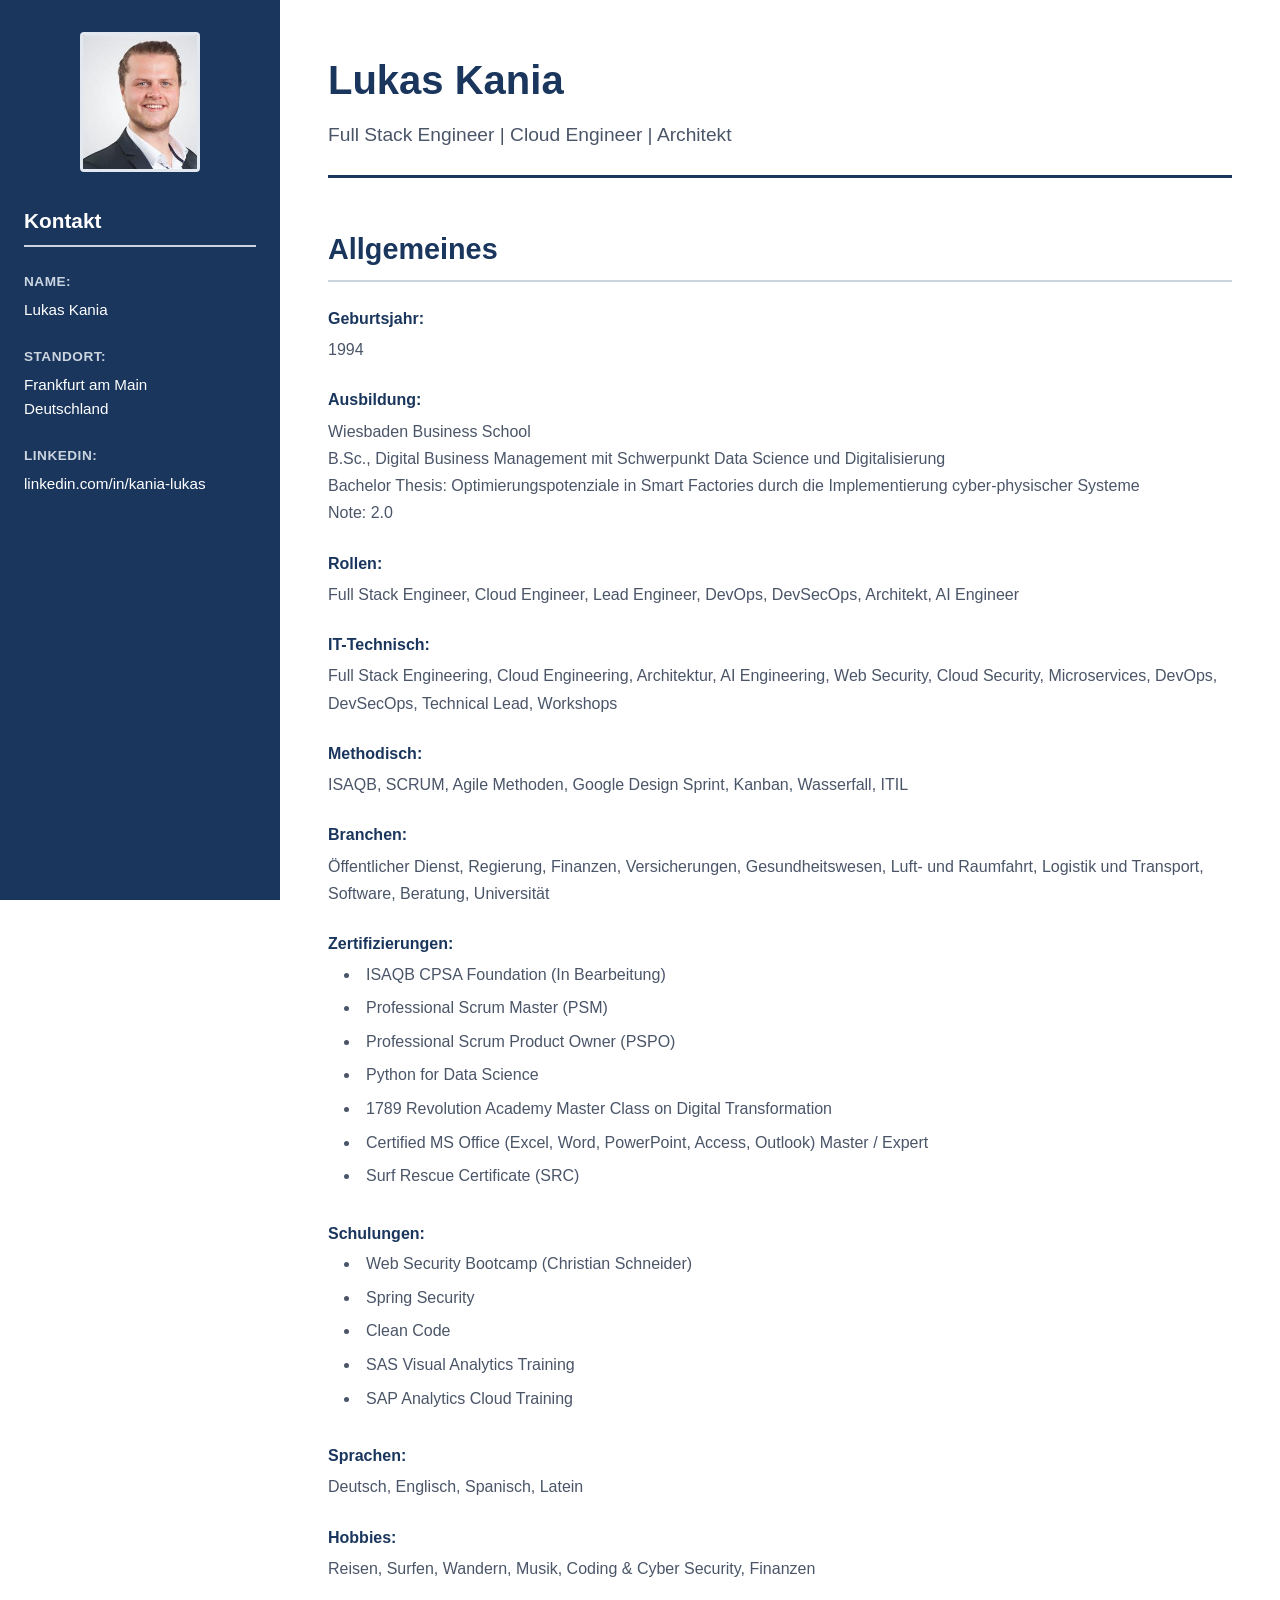
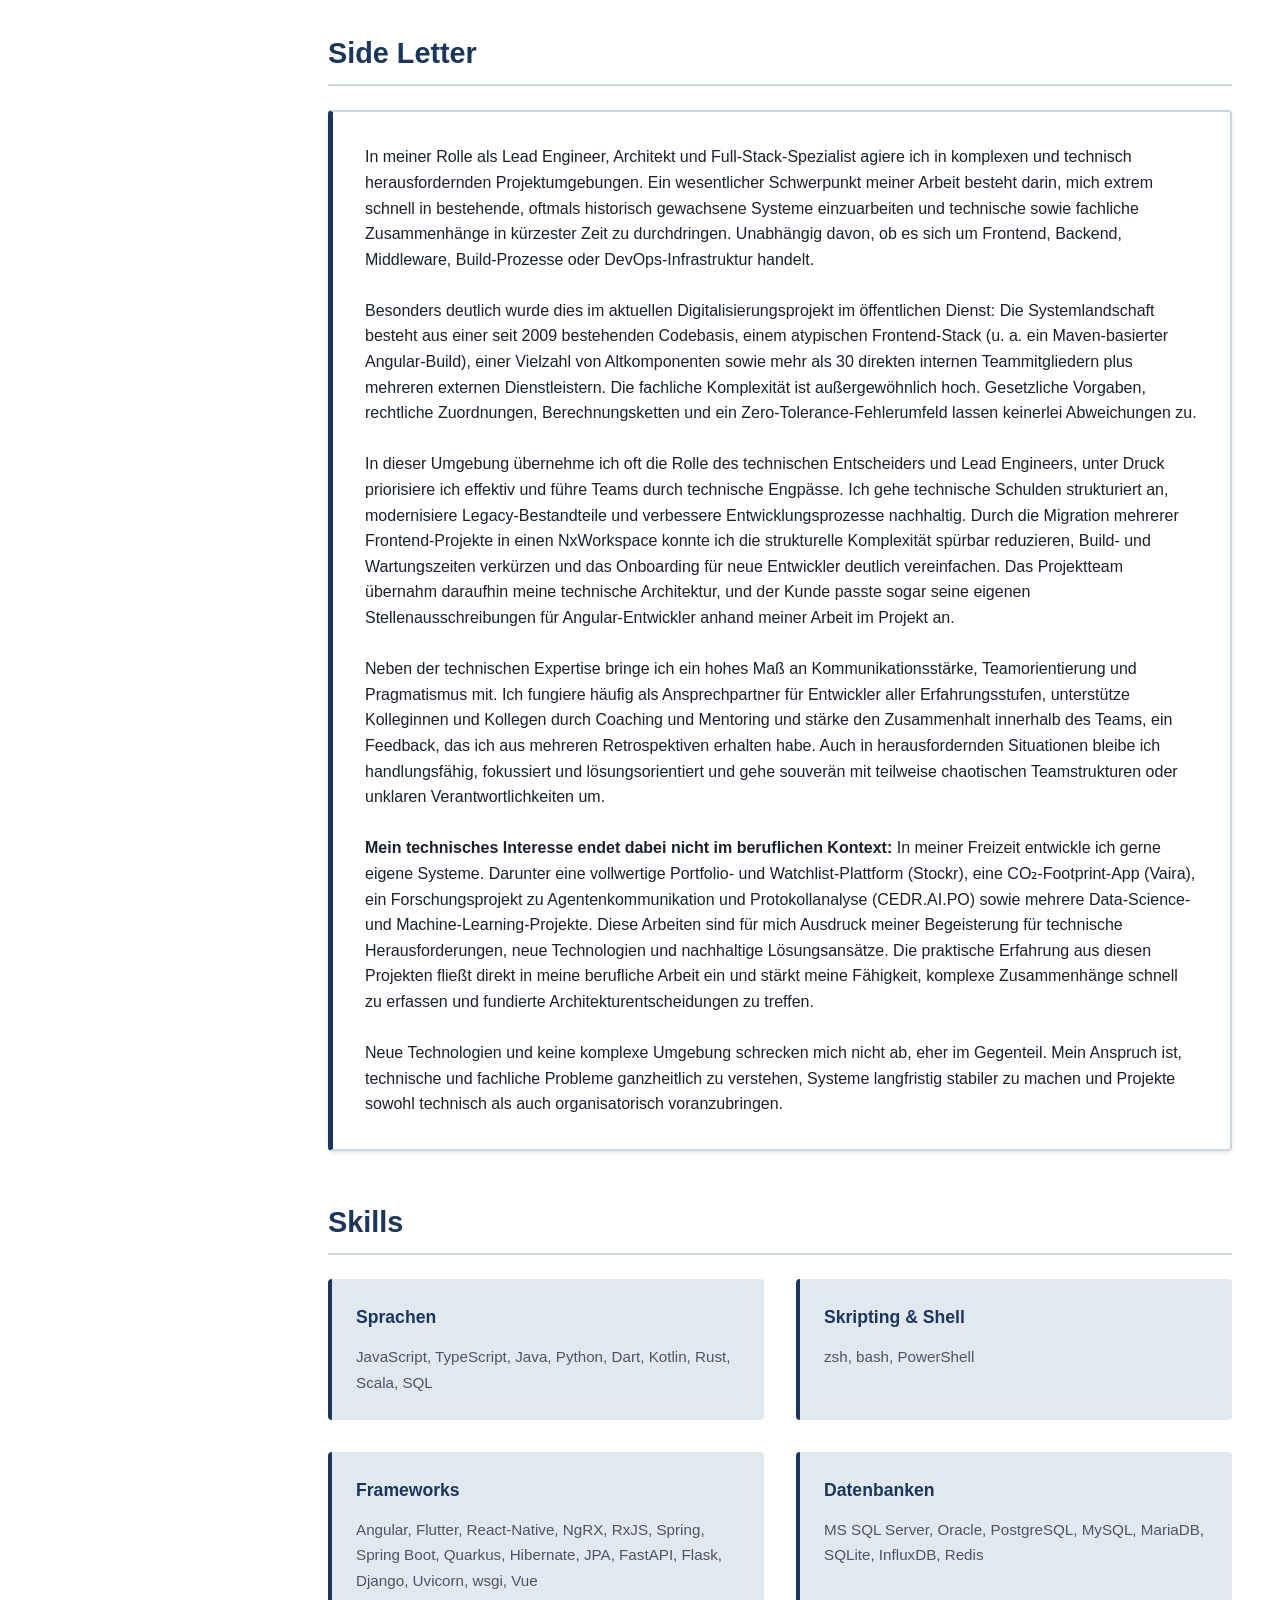
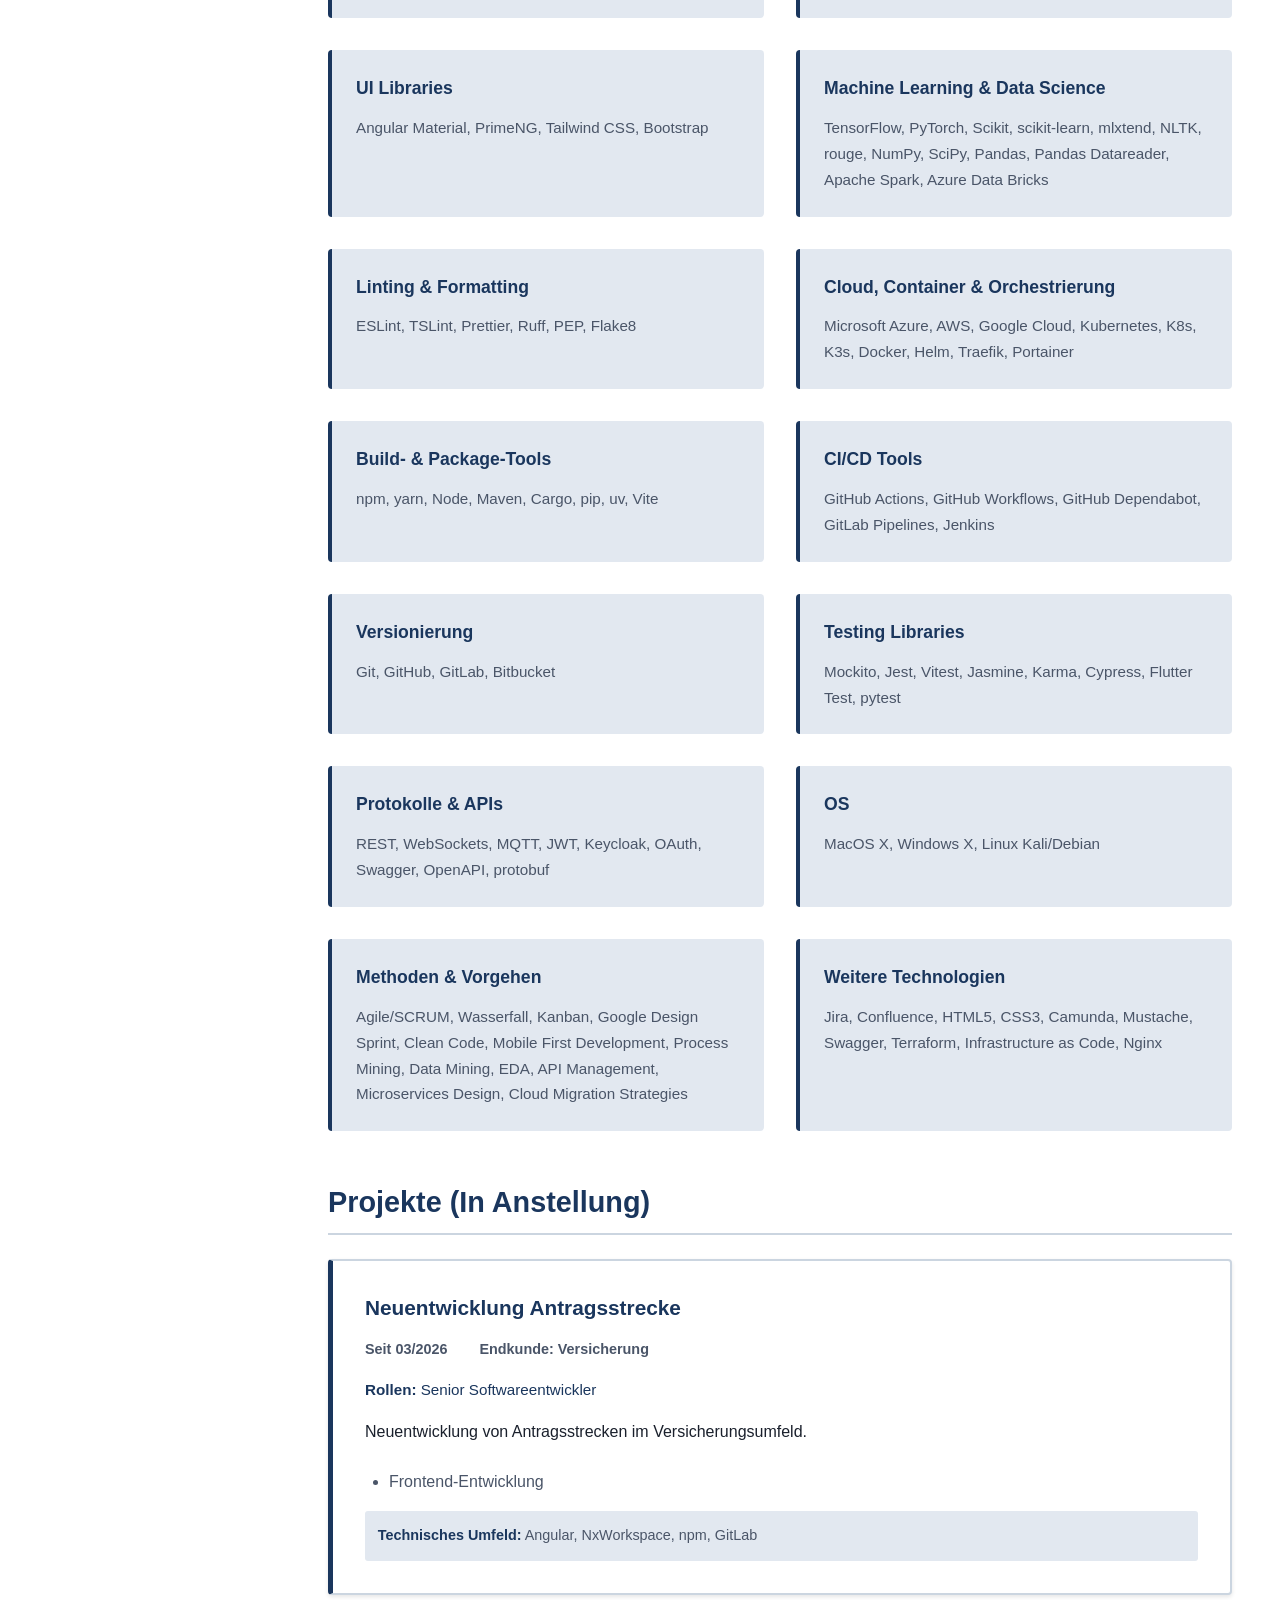
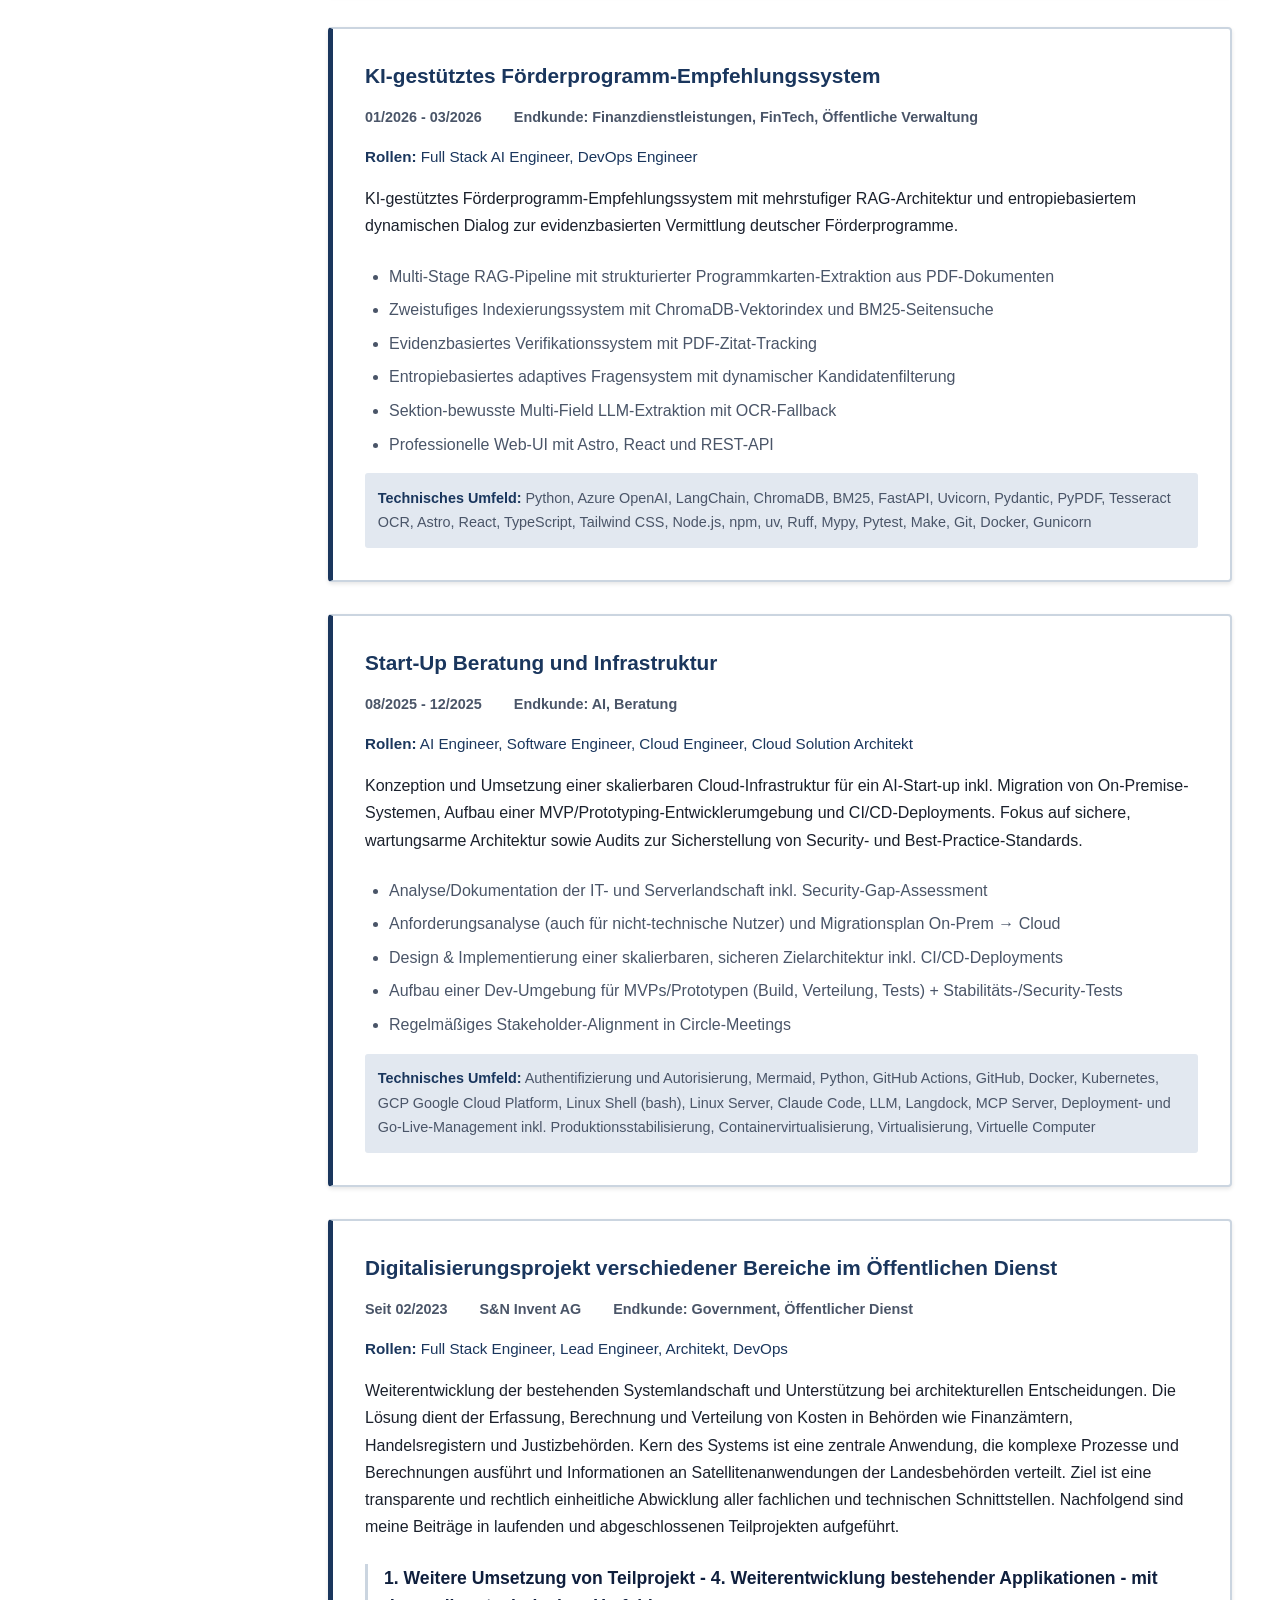
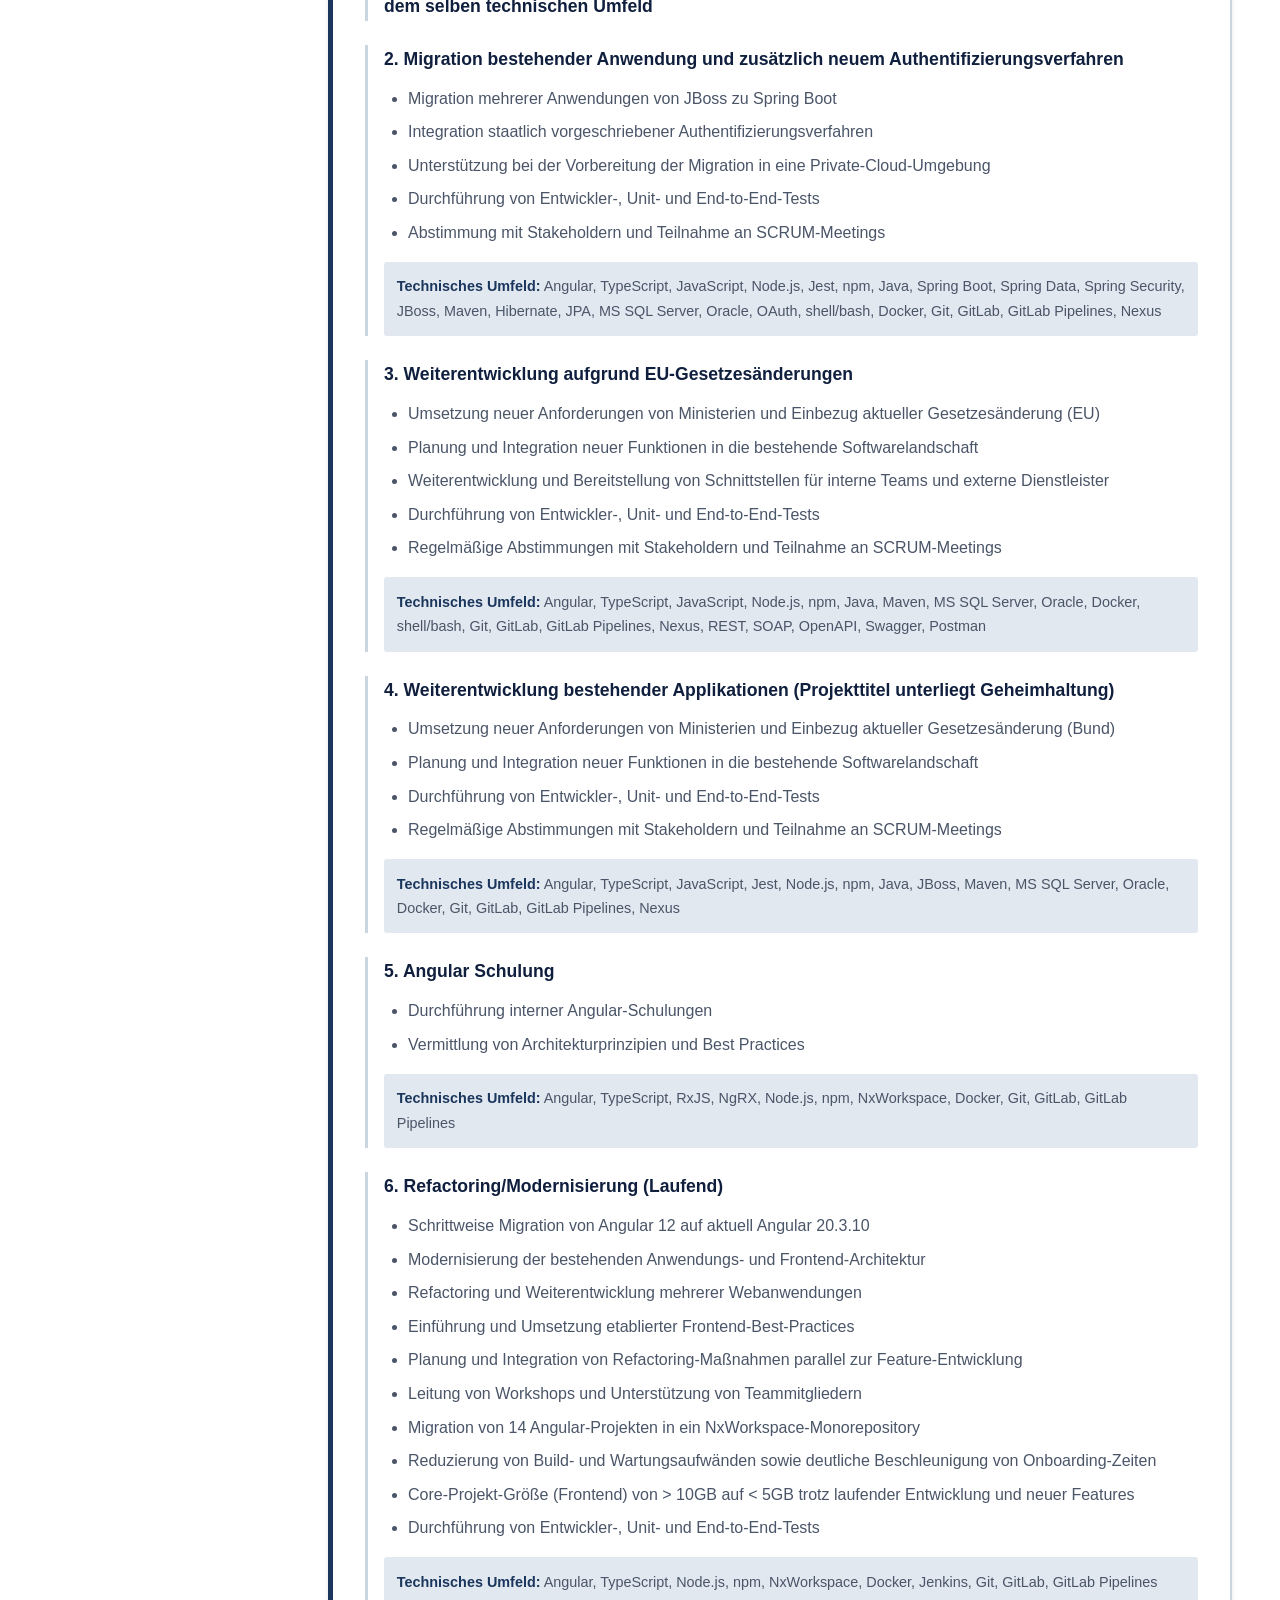
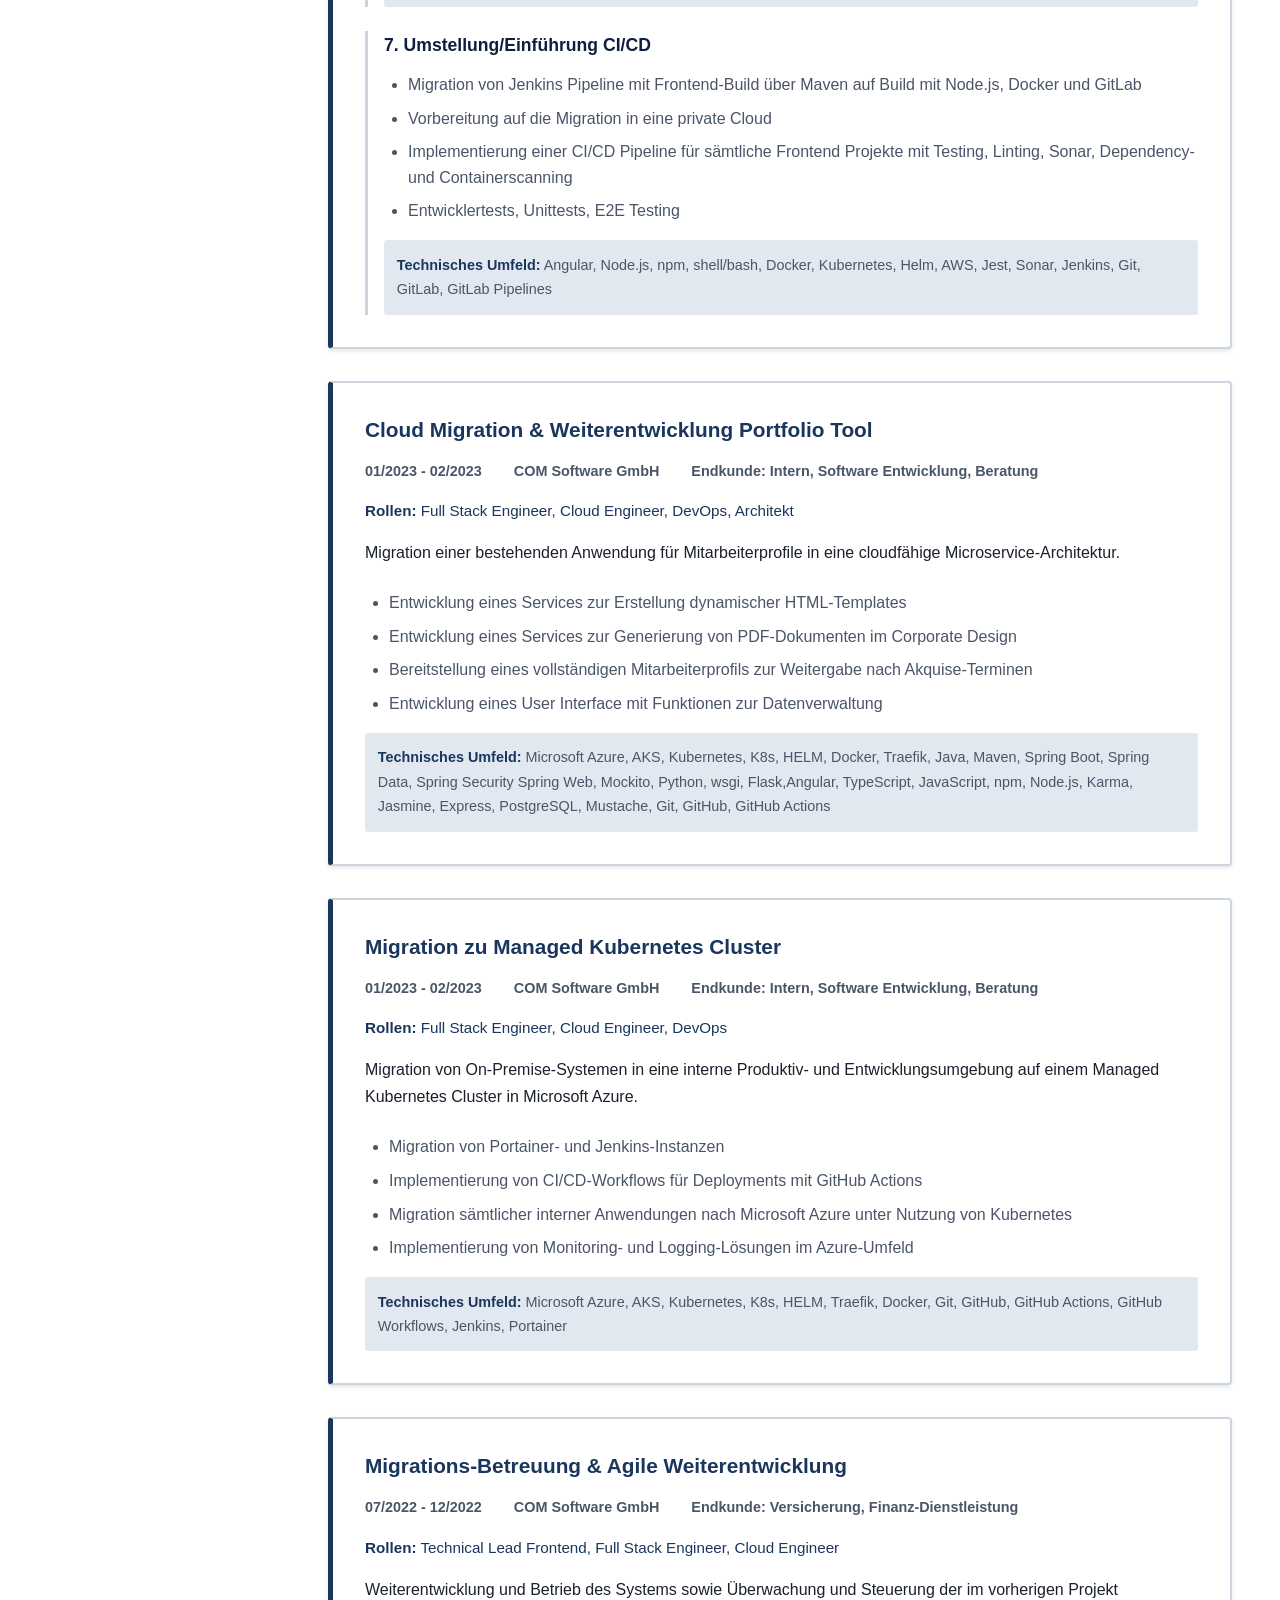
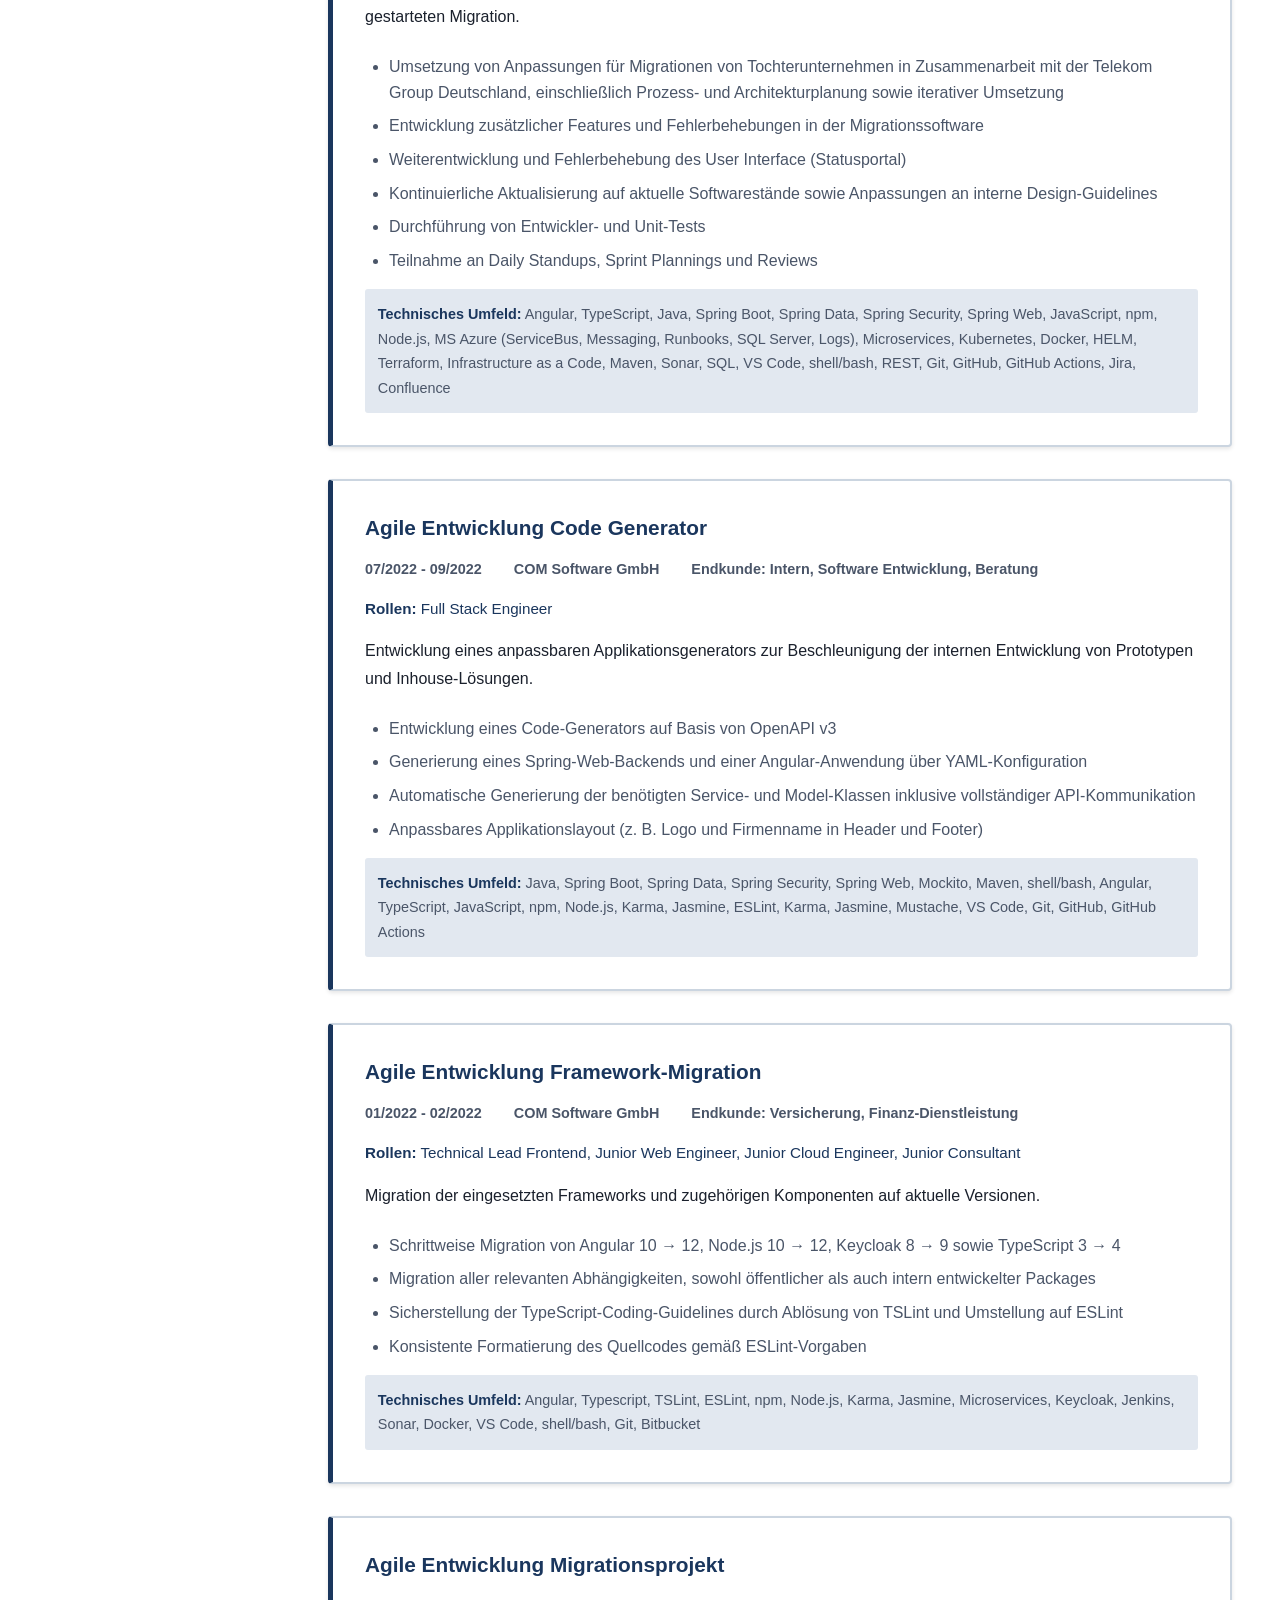
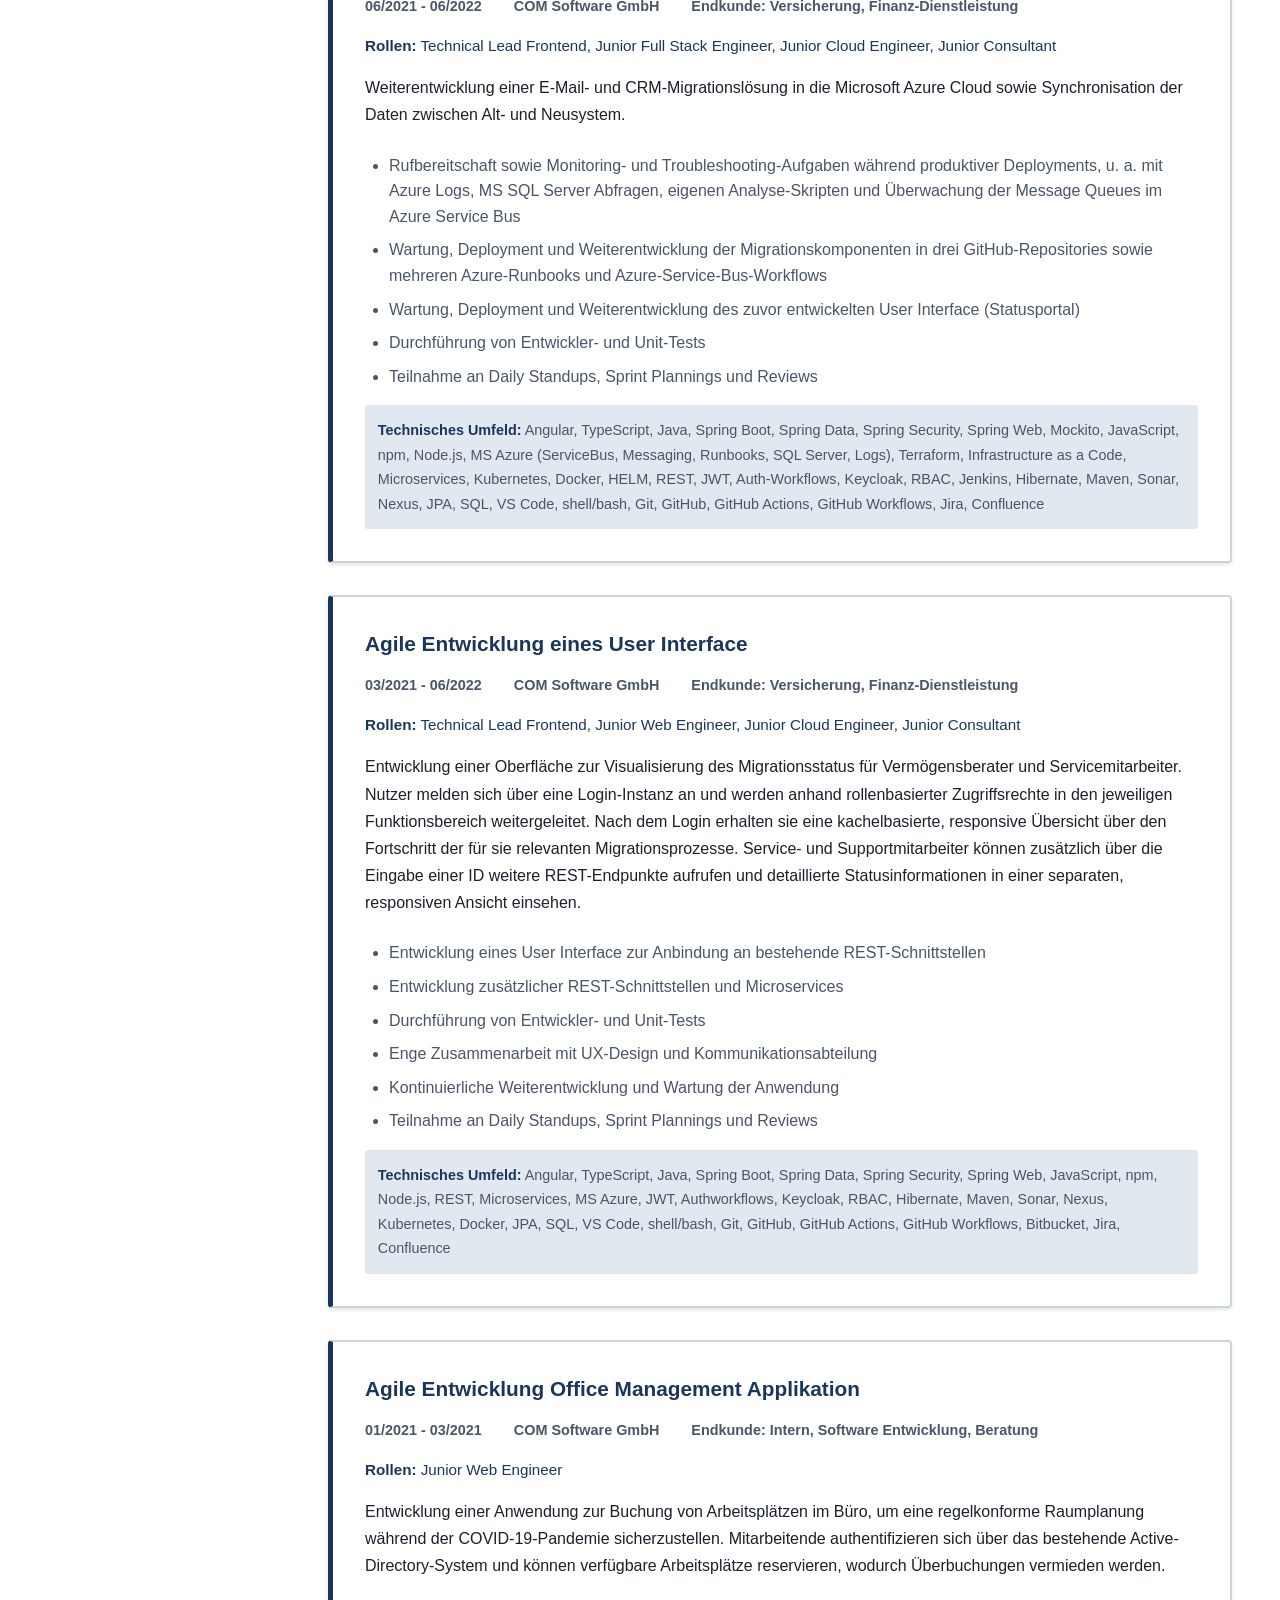
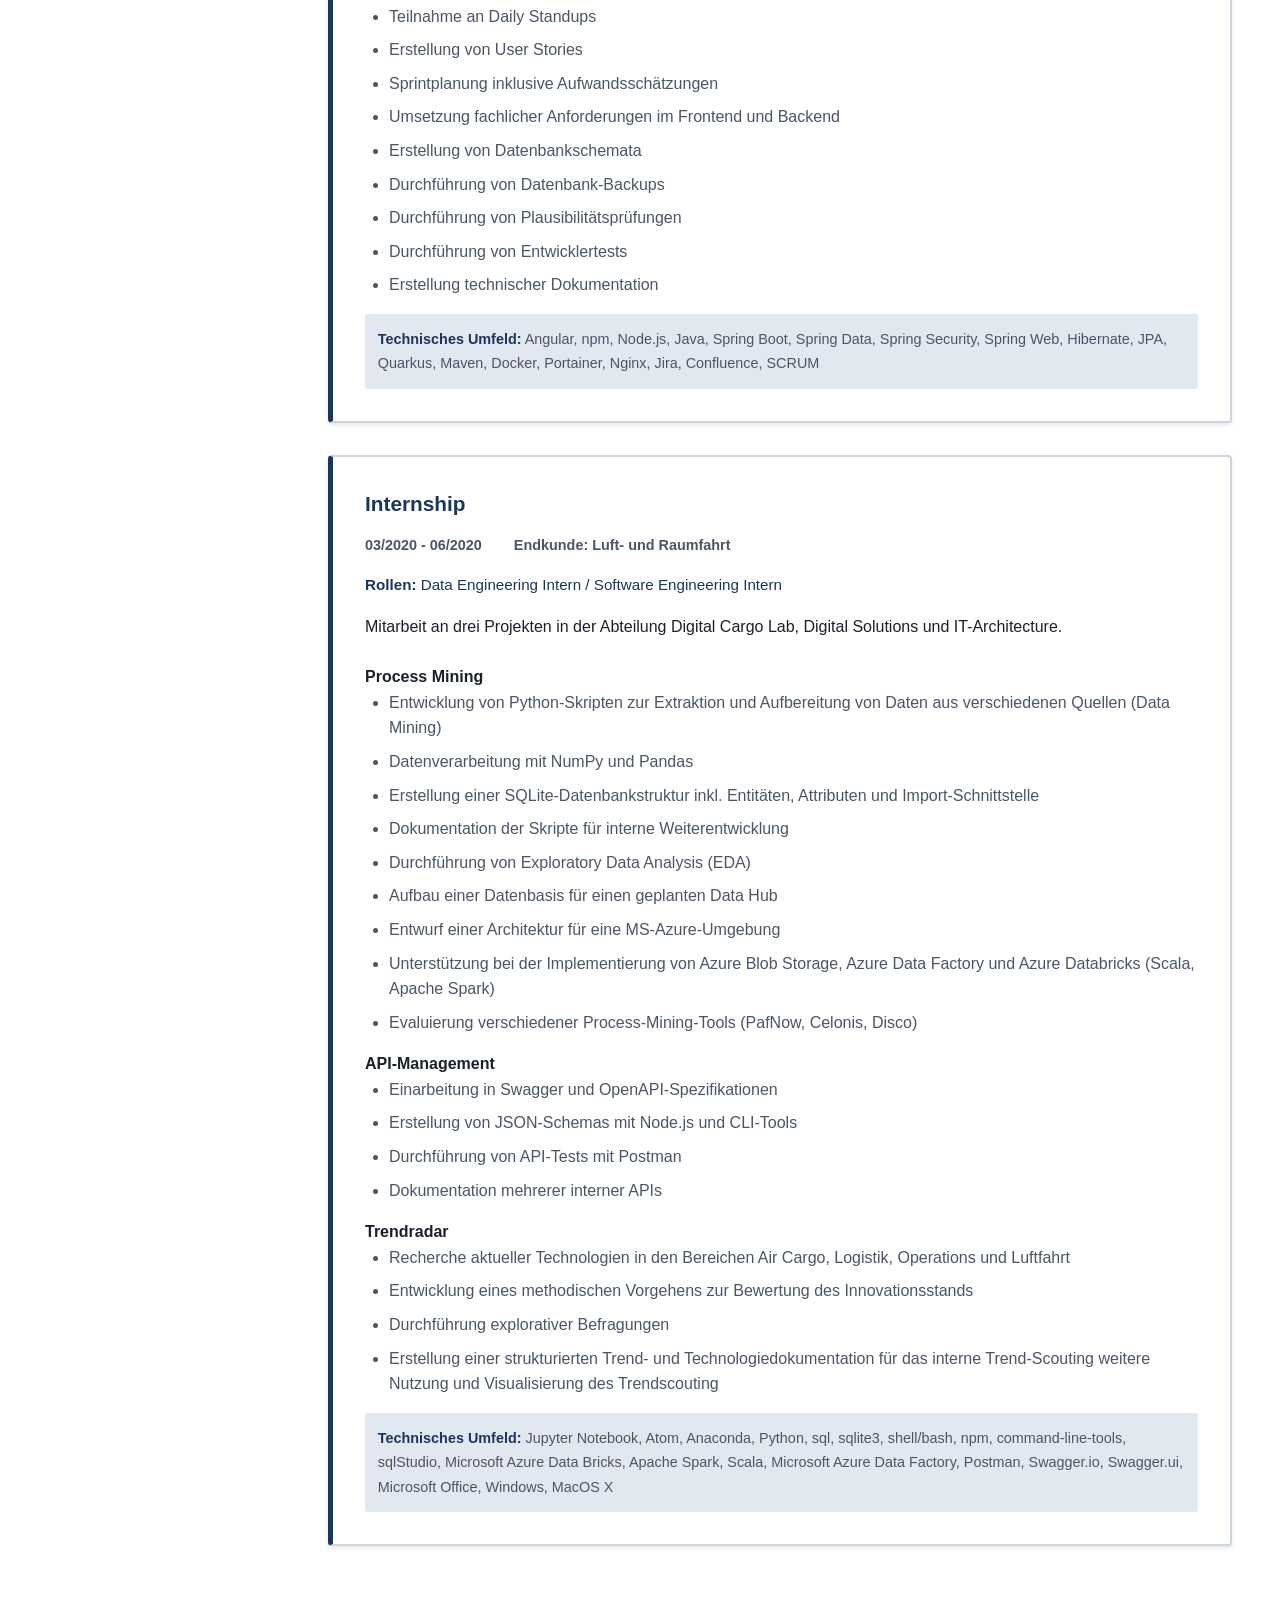
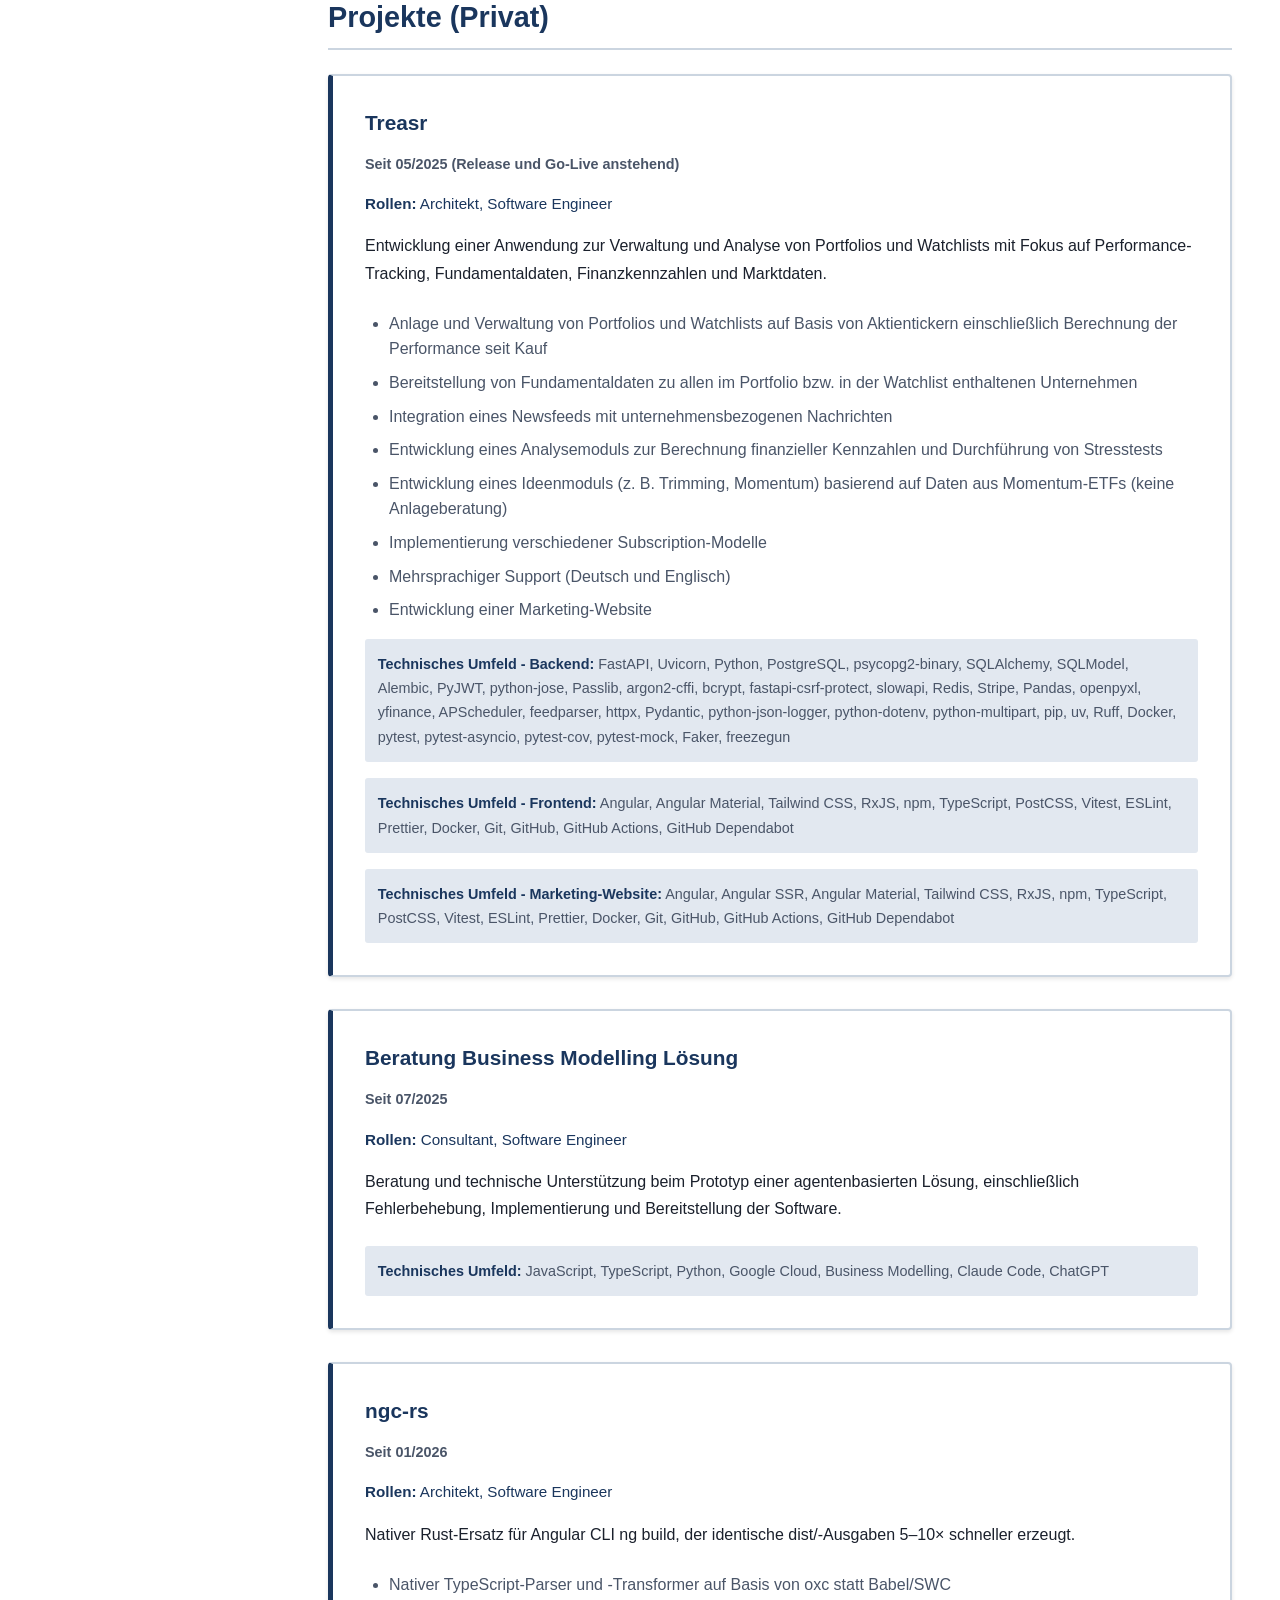
==== commit 29f15eeb: "chore: update project section" ====
--- a/index.html
+++ b/index.html
@@ -358,6 +358,124 @@
           <h2 class="section-title">Projekte (In Anstellung)</h2>
 
           <div class="project-box">
+            <h3>Neuentwicklung Antragsstrecke</h3>
+            <div class="project-meta">
+              <span class="timeframe">Seit 03/2026</span>
+              <span class="industry">Endkunde: Versicherung</span>
+            </div>
+            <p class="project-roles">
+              <strong>Rollen:</strong> Senior Softwareentwickler
+            </p>
+            <p class="project-description">
+              Neuentwicklung von Antragsstrecken im Versicherungsumfeld.
+            </p>
+            <ul>
+              <li>Frontend-Entwicklung</li>
+            </ul>
+            <p class="tech-stack">
+              <strong>Technisches Umfeld:</strong> Angular, NxWorkspace, npm,
+              GitLab
+            </p>
+          </div>
+
+          <div class="project-box">
+            <h3>KI-gestütztes Förderprogramm-Empfehlungssystem</h3>
+            <div class="project-meta">
+              <span class="timeframe">01/2026 - 03/2026</span>
+              <span class="industry"
+                >Endkunde: Finanzdienstleistungen, FinTech, Öffentliche
+                Verwaltung</span
+              >
+            </div>
+            <p class="project-roles">
+              <strong>Rollen:</strong> Full Stack AI Engineer, DevOps Engineer
+            </p>
+            <p class="project-description">
+              KI-gestütztes Förderprogramm-Empfehlungssystem mit mehrstufiger
+              RAG-Architektur und entropiebasiertem dynamischen Dialog zur
+              evidenzbasierten Vermittlung deutscher Förderprogramme.
+            </p>
+            <ul>
+              <li>
+                Multi-Stage RAG-Pipeline mit strukturierter
+                Programmkarten-Extraktion aus PDF-Dokumenten
+              </li>
+              <li>
+                Zweistufiges Indexierungssystem mit ChromaDB-Vektorindex und
+                BM25-Seitensuche
+              </li>
+              <li>
+                Evidenzbasiertes Verifikationssystem mit PDF-Zitat-Tracking
+              </li>
+              <li>
+                Entropiebasiertes adaptives Fragensystem mit dynamischer
+                Kandidatenfilterung
+              </li>
+              <li>
+                Sektion-bewusste Multi-Field LLM-Extraktion mit OCR-Fallback
+              </li>
+              <li>
+                Professionelle Web-UI mit Astro, React und REST-API
+              </li>
+            </ul>
+            <p class="tech-stack">
+              <strong>Technisches Umfeld:</strong> Python, Azure OpenAI,
+              LangChain, ChromaDB, BM25, FastAPI, Uvicorn, Pydantic, PyPDF,
+              Tesseract OCR, Astro, React, TypeScript, Tailwind CSS, Node.js,
+              npm, uv, Ruff, Mypy, Pytest, Make, Git, Docker, Gunicorn
+            </p>
+          </div>
+
+          <div class="project-box">
+            <h3>Start-Up Beratung und Infrastruktur</h3>
+            <div class="project-meta">
+              <span class="timeframe">08/2025 - 12/2025</span>
+              <span class="industry">Endkunde: AI, Beratung</span>
+            </div>
+            <p class="project-roles">
+              <strong>Rollen:</strong> AI Engineer, Software Engineer, Cloud
+              Engineer, Cloud Solution Architekt
+            </p>
+            <p class="project-description">
+              Konzeption und Umsetzung einer skalierbaren Cloud-Infrastruktur
+              für ein AI-Start-up inkl. Migration von On-Premise-Systemen,
+              Aufbau einer MVP/Prototyping-Entwicklerumgebung und
+              CI/CD-Deployments. Fokus auf sichere, wartungsarme Architektur
+              sowie Audits zur Sicherstellung von Security- und
+              Best-Practice-Standards.
+            </p>
+            <ul>
+              <li>
+                Analyse/Dokumentation der IT- und Serverlandschaft inkl.
+                Security-Gap-Assessment
+              </li>
+              <li>
+                Anforderungsanalyse (auch für nicht-technische Nutzer) und
+                Migrationsplan On-Prem → Cloud
+              </li>
+              <li>
+                Design &amp; Implementierung einer skalierbaren, sicheren
+                Zielarchitektur inkl. CI/CD-Deployments
+              </li>
+              <li>
+                Aufbau einer Dev-Umgebung für MVPs/Prototypen (Build,
+                Verteilung, Tests) + Stabilitäts-/Security-Tests
+              </li>
+              <li>
+                Regelmäßiges Stakeholder-Alignment in Circle-Meetings
+              </li>
+            </ul>
+            <p class="tech-stack">
+              <strong>Technisches Umfeld:</strong> Authentifizierung und
+              Autorisierung, Mermaid, Python, GitHub Actions, GitHub, Docker,
+              Kubernetes, GCP Google Cloud Platform, Linux Shell (bash), Linux
+              Server, Claude Code, LLM, Langdock, MCP Server, Deployment- und
+              Go-Live-Management inkl. Produktionsstabilisierung,
+              Containervirtualisierung, Virtualisierung, Virtuelle Computer
+            </p>
+          </div>
+
+          <div class="project-box">
             <h3>
               Digitalisierungsprojekt verschiedener Bereiche im Öffentlichen
               Dienst
@@ -748,6 +866,47 @@
           </div>
 
           <div class="project-box">
+            <h3>Agile Entwicklung Framework-Migration</h3>
+            <div class="project-meta">
+              <span class="timeframe">01/2022 - 02/2022</span>
+              <span class="employer">COM Software GmbH</span>
+              <span class="industry"
+                >Endkunde: Versicherung, Finanz-Dienstleistung</span
+              >
+            </div>
+            <p class="project-roles">
+              <strong>Rollen:</strong> Technical Lead Frontend, Junior Web
+              Engineer, Junior Cloud Engineer, Junior Consultant
+            </p>
+            <p class="project-description">
+              Migration der eingesetzten Frameworks und zugehörigen Komponenten
+              auf aktuelle Versionen.
+            </p>
+            <ul>
+              <li>
+                Schrittweise Migration von Angular 10 → 12, Node.js 10 → 12,
+                Keycloak 8 → 9 sowie TypeScript 3 → 4
+              </li>
+              <li>
+                Migration aller relevanten Abhängigkeiten, sowohl öffentlicher
+                als auch intern entwickelter Packages
+              </li>
+              <li>
+                Sicherstellung der TypeScript-Coding-Guidelines durch Ablösung
+                von TSLint und Umstellung auf ESLint
+              </li>
+              <li>
+                Konsistente Formatierung des Quellcodes gemäß ESLint-Vorgaben
+              </li>
+            </ul>
+            <p class="tech-stack">
+              <strong>Technisches Umfeld:</strong> Angular, Typescript, TSLint,
+              ESLint, npm, Node.js, Karma, Jasmine, Microservices, Keycloak,
+              Jenkins, Sonar, Docker, VS Code, shell/bash, Git, Bitbucket
+            </p>
+          </div>
+
+          <div class="project-box">
             <h3>Agile Entwicklung Migrationsprojekt</h3>
             <div class="project-meta">
               <span class="timeframe">06/2021 - 06/2022</span>
@@ -849,48 +1008,7 @@
           </div>
 
           <div class="project-box">
-            <h3>Agile Entwicklung Framework-Migration</h3>
-            <div class="project-meta">
-              <span class="timeframe">03/2021 - 05/2021</span>
-              <span class="employer">COM Software GmbH</span>
-              <span class="industry"
-                >Endkunde: Versicherung, Finanz-Dienstleistung</span
-              >
-            </div>
-            <p class="project-roles">
-              <strong>Rollen:</strong> Technical Lead Frontend, Junior Web
-              Engineer, Junior Cloud Engineer, Junior Consultant
-            </p>
-            <p class="project-description">
-              Migration der eingesetzten Frameworks und zugehörigen Komponenten
-              auf aktuelle Versionen.
-            </p>
-            <ul>
-              <li>
-                Schrittweise Migration von Angular 10 → 12, Node.js 10 → 12,
-                Keycloak 8 → 9 sowie TypeScript 3 → 4
-              </li>
-              <li>
-                Migration aller relevanten Abhängigkeiten, sowohl öffentlicher
-                als auch intern entwickelter Packages
-              </li>
-              <li>
-                Sicherstellung der TypeScript-Coding-Guidelines durch Ablösung
-                von TSLint und Umstellung auf ESLint
-              </li>
-              <li>
-                Konsistente Formatierung des Quellcodes gemäß ESLint-Vorgaben
-              </li>
-            </ul>
-            <p class="tech-stack">
-              <strong>Technisches Umfeld:</strong> Angular, Typescript, TSLint,
-              ESLint, npm, Node.js, Karma, Jasmine, Microservices, Keycloak,
-              Jenkins, Sonar, Docker, VS Code, shell/bash, Git, Bitbucket
-            </p>
-          </div>
-
-          <div class="project-box">
-            <h3>Agile Entwicklung Applikation</h3>
+            <h3>Agile Entwicklung Office Management Applikation</h3>
             <div class="project-meta">
               <span class="timeframe">01/2021 - 03/2021</span>
               <span class="employer">COM Software GmbH</span>
@@ -1009,7 +1127,7 @@
           <h2 class="section-title">Projekte (Privat)</h2>
 
           <div class="project-box">
-            <h3>Stockr</h3>
+            <h3>Treasr</h3>
             <div class="project-meta">
               <span class="timeframe"
                 >Seit 05/2025 (Release und Go-Live anstehend)</span
@@ -1099,7 +1217,129 @@
           </div>
 
           <div class="project-box">
-            <h3>Vaira</h3>
+            <h3>ngc-rs</h3>
+            <div class="project-meta">
+              <span class="timeframe">Seit 01/2026</span>
+            </div>
+            <p class="project-roles">
+              <strong>Rollen:</strong> Architekt, Software Engineer
+            </p>
+            <p class="project-description">
+              Nativer Rust-Ersatz für Angular CLI ng build, der identische
+              dist/-Ausgaben 5–10× schneller erzeugt.
+            </p>
+            <ul>
+              <li>
+                Nativer TypeScript-Parser und -Transformer auf Basis von oxc
+                statt Babel/SWC
+              </li>
+              <li>
+                Angular Ivy Template-Compiler mit eigenem PEG-Parser für
+                @if/@for/@switch Control Flow
+              </li>
+              <li>
+                Custom ESM-Bundler mit Code-Splitting, Lazy-Route-Chunks und
+                Content-Hash-Dateinamen
+              </li>
+              <li>
+                Angular Linker für partially compiled npm-Pakete (ɵɵngDeclare*
+                → ɵɵdefine*)
+              </li>
+              <li>
+                Parallele Dateiverarbeitung via rayon mit petgraph-basiertem
+                Dependency-Graph
+              </li>
+            </ul>
+            <p class="tech-stack">
+              <strong>Technisches Umfeld:</strong> Rust, oxc, rayon, petgraph,
+              clap, serde, pest (PEG), Source Maps, Angular Ivy, TypeScript,
+              Git, GitHub
+            </p>
+          </div>
+
+          <div class="project-box">
+            <h3>Safari Claude Verifier</h3>
+            <div class="project-meta">
+              <span class="timeframe">Seit 01/2026</span>
+            </div>
+            <p class="project-roles">
+              <strong>Rollen:</strong> Architekt, AI Engineer, Software Engineer
+            </p>
+            <p class="project-description">
+              MCP-Server und Safari Web Extension zur automatisierten
+              Verifikation von Webseiten mittels Safari.
+            </p>
+            <ul>
+              <li>
+                Steuerung von Safari via W3C WebDriver Protokoll und Safari Web
+                Extension
+              </li>
+              <li>
+                Zwei Betriebsmodi: Extension-Modus (WebSocket-Bridge) und
+                WebDriver-Modus (safaridriver)
+              </li>
+              <li>
+                DOM-Overlay-Banner und macOS-Benachrichtigungen als visuelles
+                Feedback
+              </li>
+              <li>
+                Automatische Report-Generierung mit Screenshots, HTML-Dumps und
+                Console-Logs
+              </li>
+              <li>
+                Polling-basiertes Wait-For-Condition-System vor
+                Assertion-Ausführung
+              </li>
+            </ul>
+            <p class="tech-stack">
+              <strong>Technisches Umfeld:</strong> TypeScript, Node.js, Swift,
+              Xcode, Safari Web Extension API, W3C WebDriver, Model Context
+              Protocol (MCP), Zod, WebSocket, ESLint, Vitest, Git, GitHub
+            </p>
+          </div>
+
+          <div class="project-box">
+            <h3>GitHub Actions Toolkit</h3>
+            <div class="project-meta">
+              <span class="timeframe">12/2025 - 01/2026</span>
+            </div>
+            <p class="project-roles">
+              <strong>Rollen:</strong> Architekt, Software Engineer
+            </p>
+            <p class="project-description">
+              Sammlung eigenständiger GitHub Actions zur heuristischen Analyse
+              von Pull Requests und CI-Workflows ohne AI/ML-Einsatz.
+            </p>
+            <ul>
+              <li>
+                PR Advisor: Größenklassifikation, Erkennung blockierter PRs und
+                regelbasierte Reviewer-Vorschläge
+              </li>
+              <li>
+                CI Failure Analyzer: Automatische Fehlerklassifikation mit 29
+                Regex-Regeln und Flaky-Test-Erkennung
+              </li>
+              <li>
+                Pattern-Tracking wiederkehrender CI-Fehler mittels GitHub Issues
+                mit Fehlersignatur-Hashing
+              </li>
+              <li>
+                Automatisierte Release-Notes-Generierung aus gemergten PRs
+              </li>
+              <li>
+                Stale-Sweep-Funktion zum Scannen offener PRs auf verwaiste Pull
+                Requests
+              </li>
+            </ul>
+            <p class="tech-stack">
+              <strong>Technisches Umfeld:</strong> JavaScript, Node.js, GitHub
+              Actions, GitHub REST API, Octokit, @vercel/ncc, adm-zip,
+              minimatch, CODEOWNERS, Git, GitHub
+            </p>
+          </div>
+
+          <div class="project-box">
+            <h3>Karboniq</h3>
             <div class="project-meta">
               <span class="timeframe"
                 >Seit 03/2025 (Release und Go-Live anstehend)</span
@@ -1139,7 +1379,7 @@
           <div class="project-box">
             <h3>CEDR.AI.PO</h3>
             <div class="project-meta">
-              <span class="timeframe">Seit 12/2024</span>
+              <span class="timeframe">Seit 01/2025</span>
             </div>
             <p class="project-roles">
               <strong>Rollen:</strong> Architekt, Software Engineer, AI Engineer
@@ -1330,7 +1570,7 @@
           </div>
 
           <div class="project-box">
-            <h3>OncoMi</h3>
+            <h3>Planung und Entwicklung mobilen Applikation zur Erforschung der Behandlung von Brustkrebspatientinnen</h3>
             <div class="project-meta">
               <span class="timeframe">06/2020 - 12/2023</span>
             </div>
@@ -1366,7 +1606,7 @@
           </div>
 
           <div class="project-box">
-            <h3>Personal Financial Advisor</h3>
+            <h3>Python Applikation zur Unterstützung bei finanziellen Entscheidungen mit Hilfe von Stock Valuation Ratios und Machine Learning</h3>
             <div class="project-meta">
               <span class="timeframe">Seit 01/2018</span>
             </div>
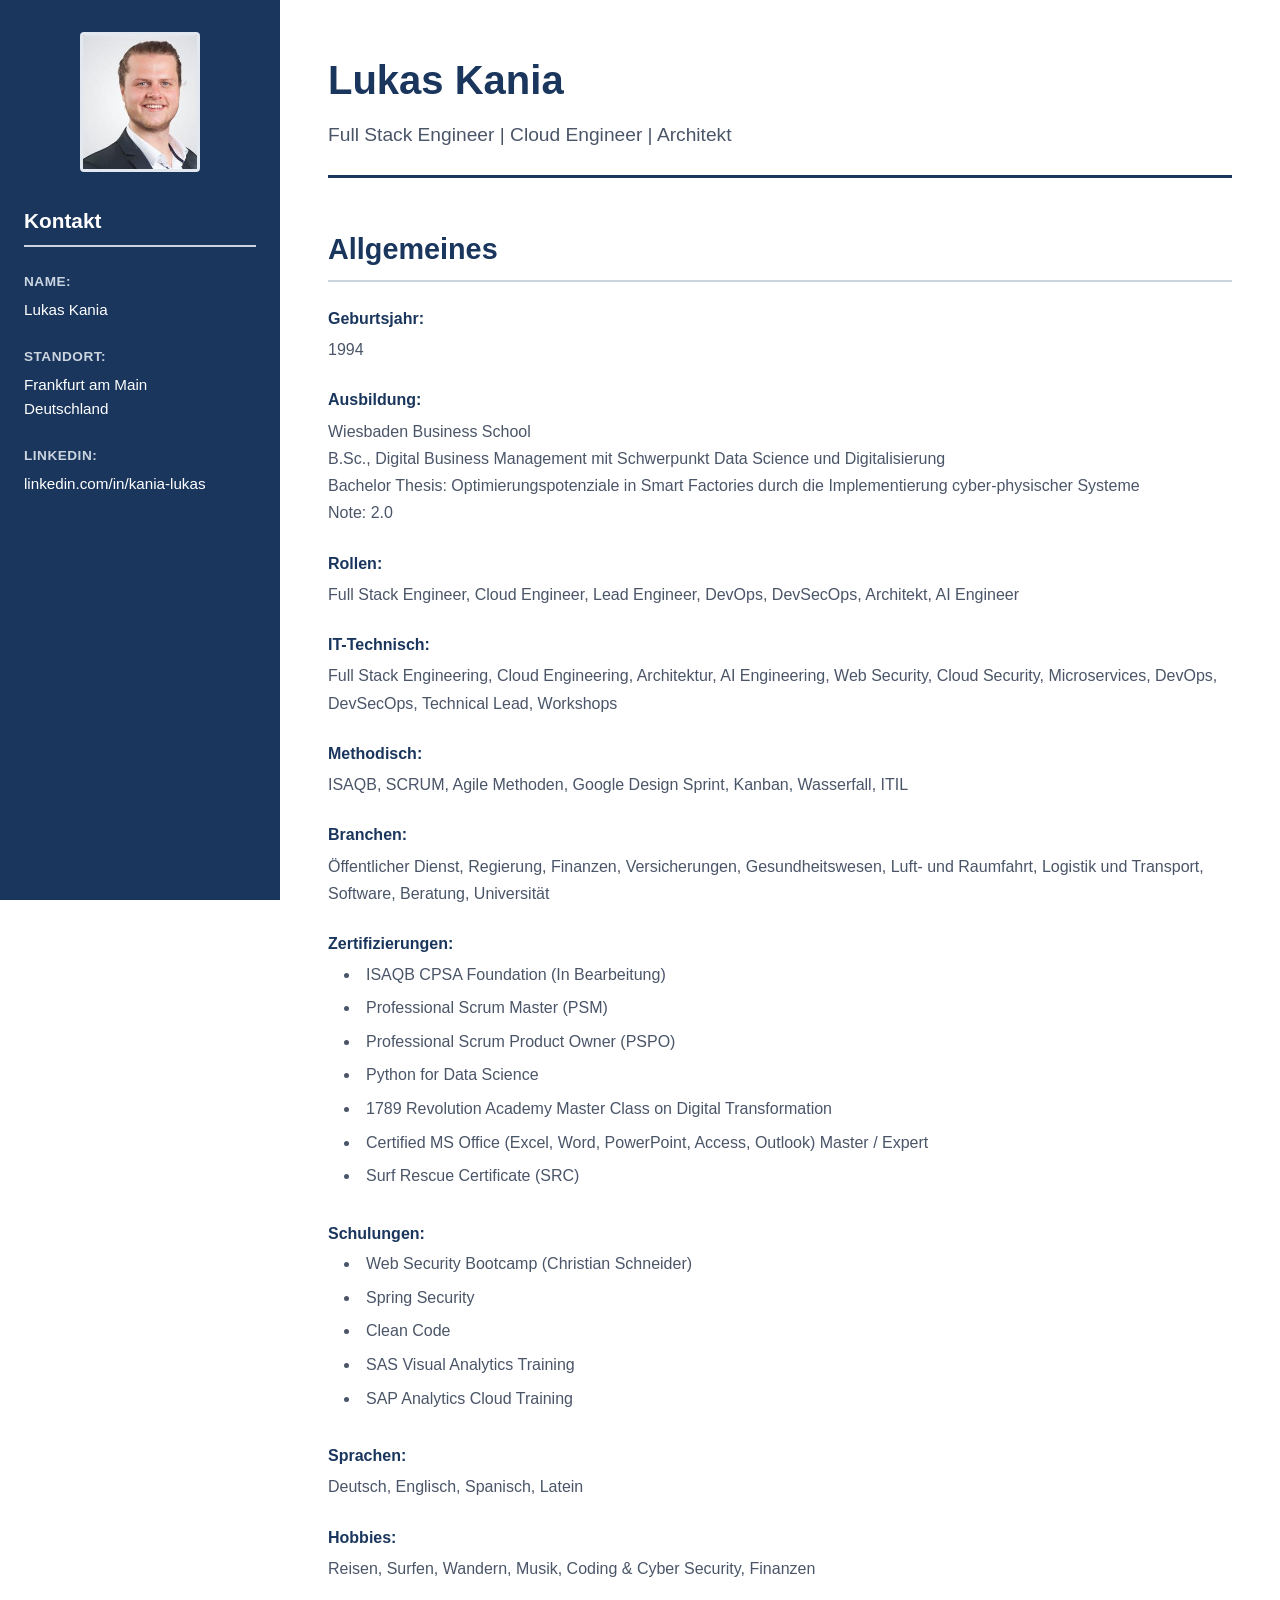
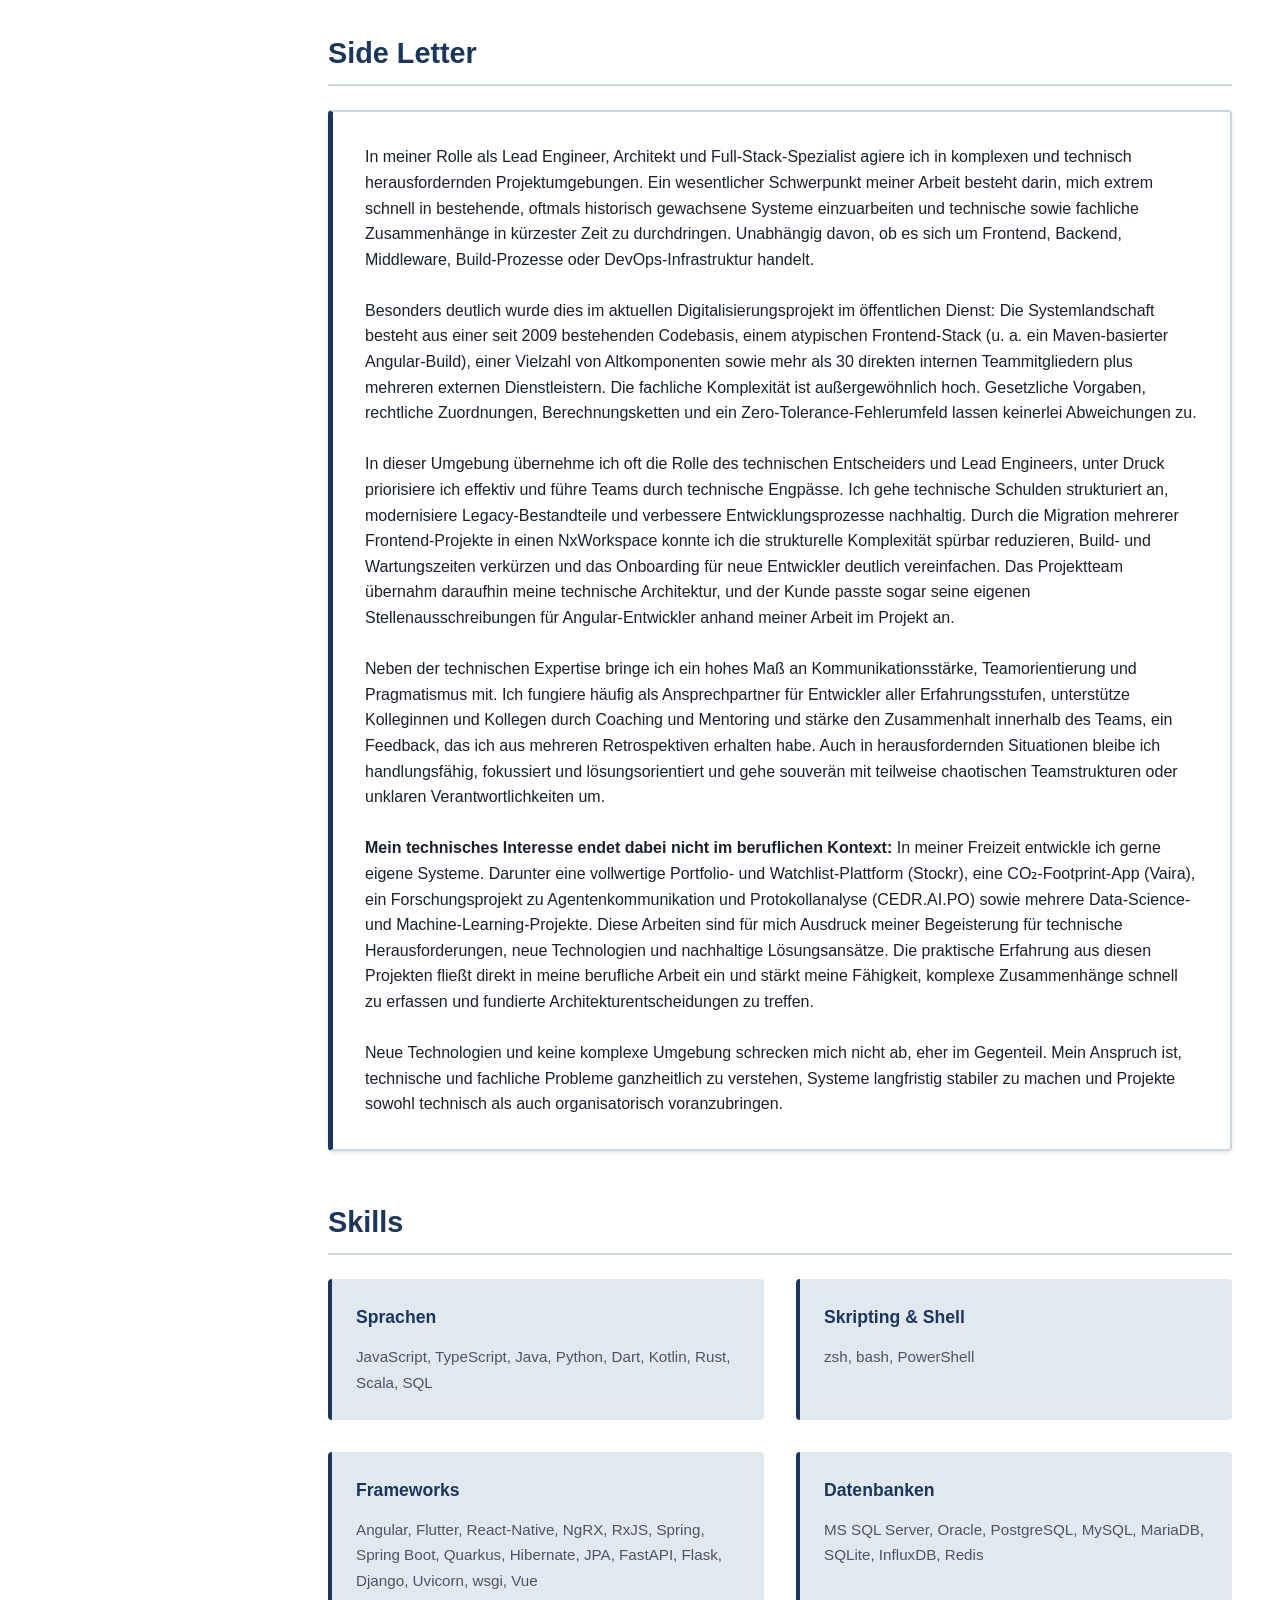
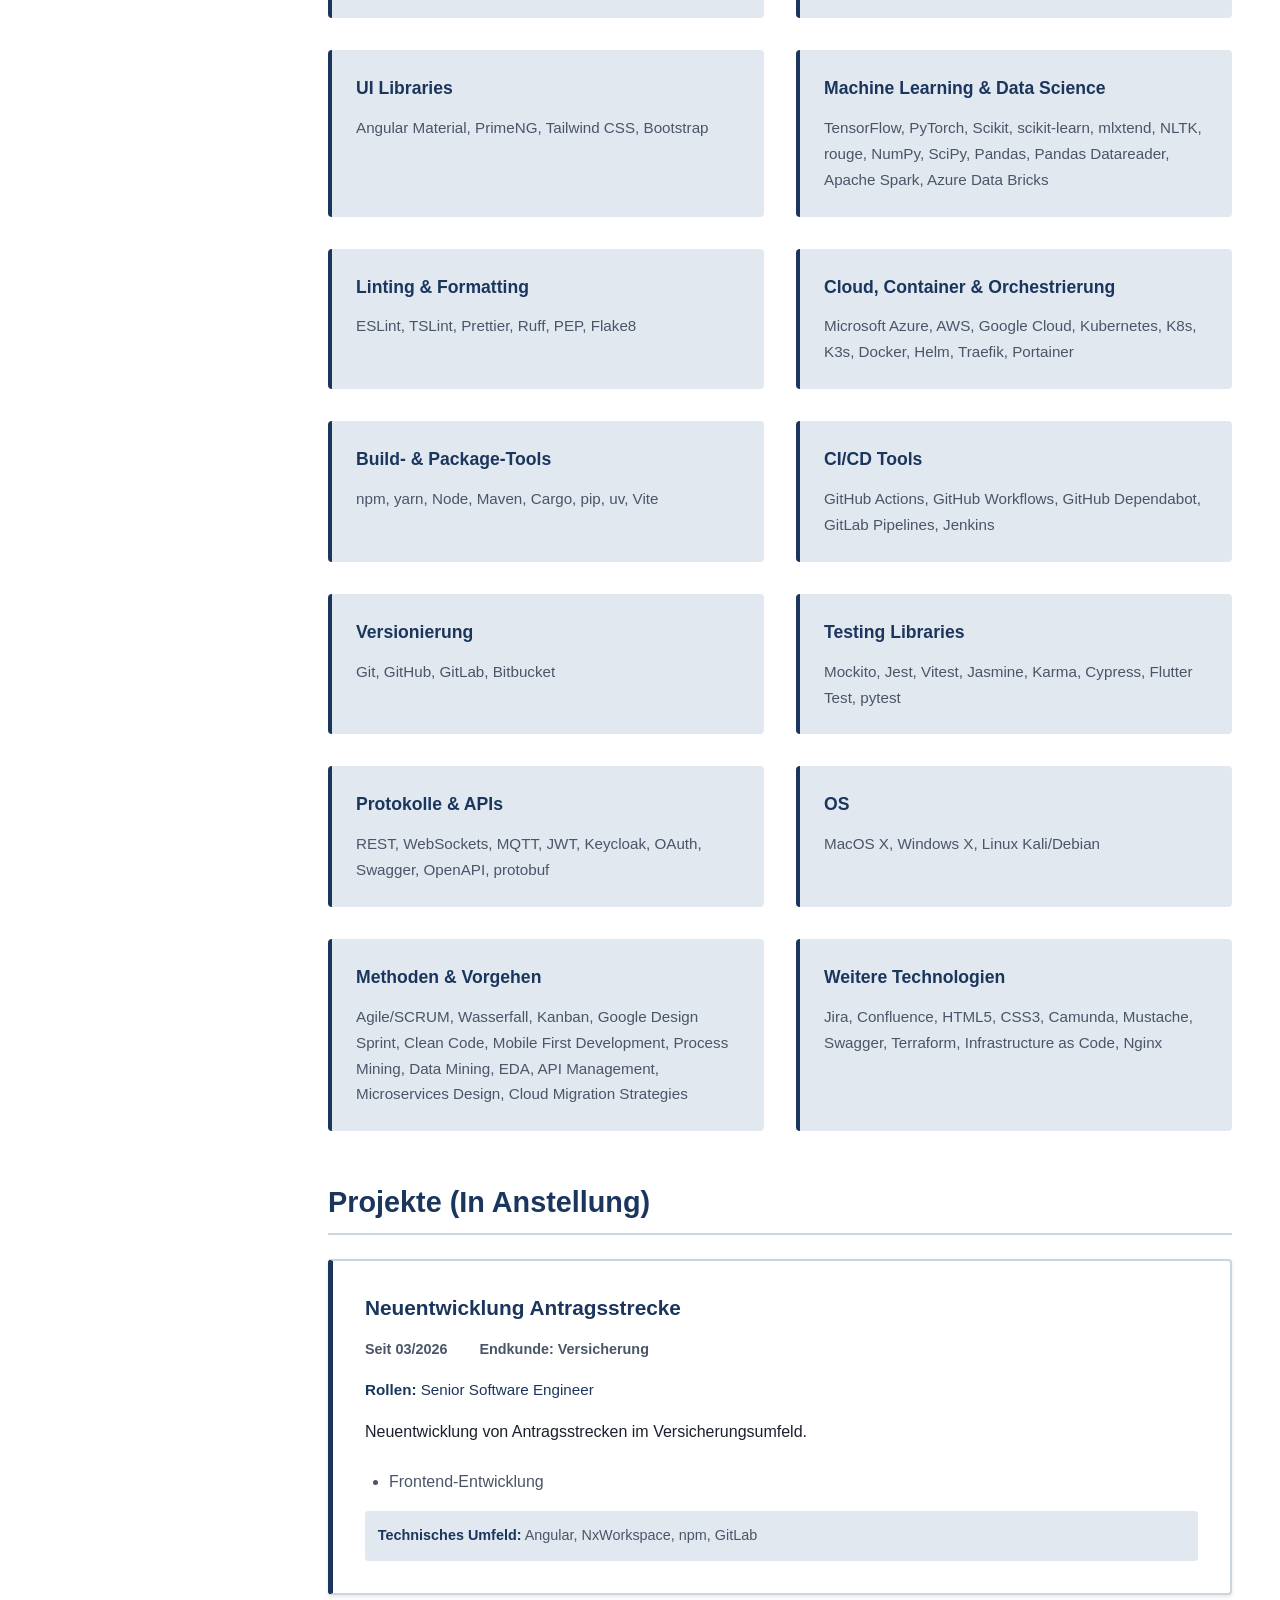
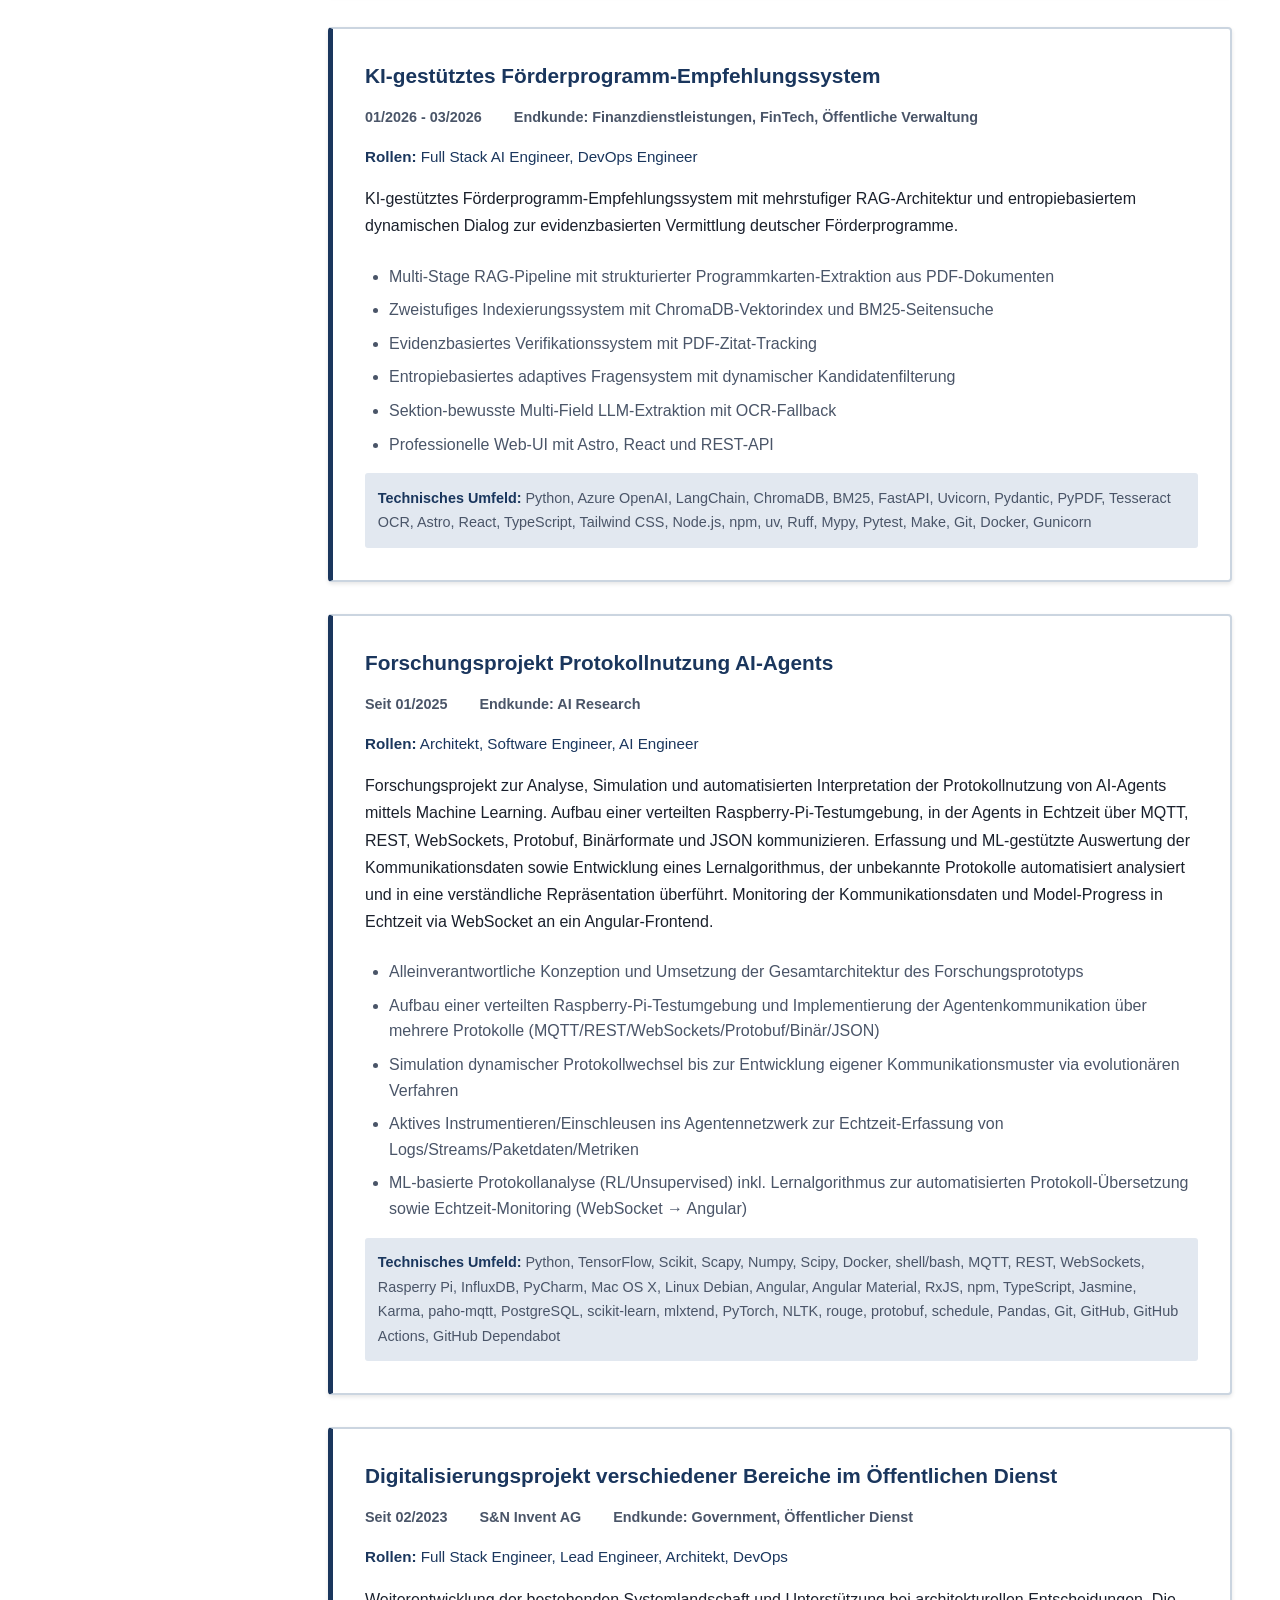
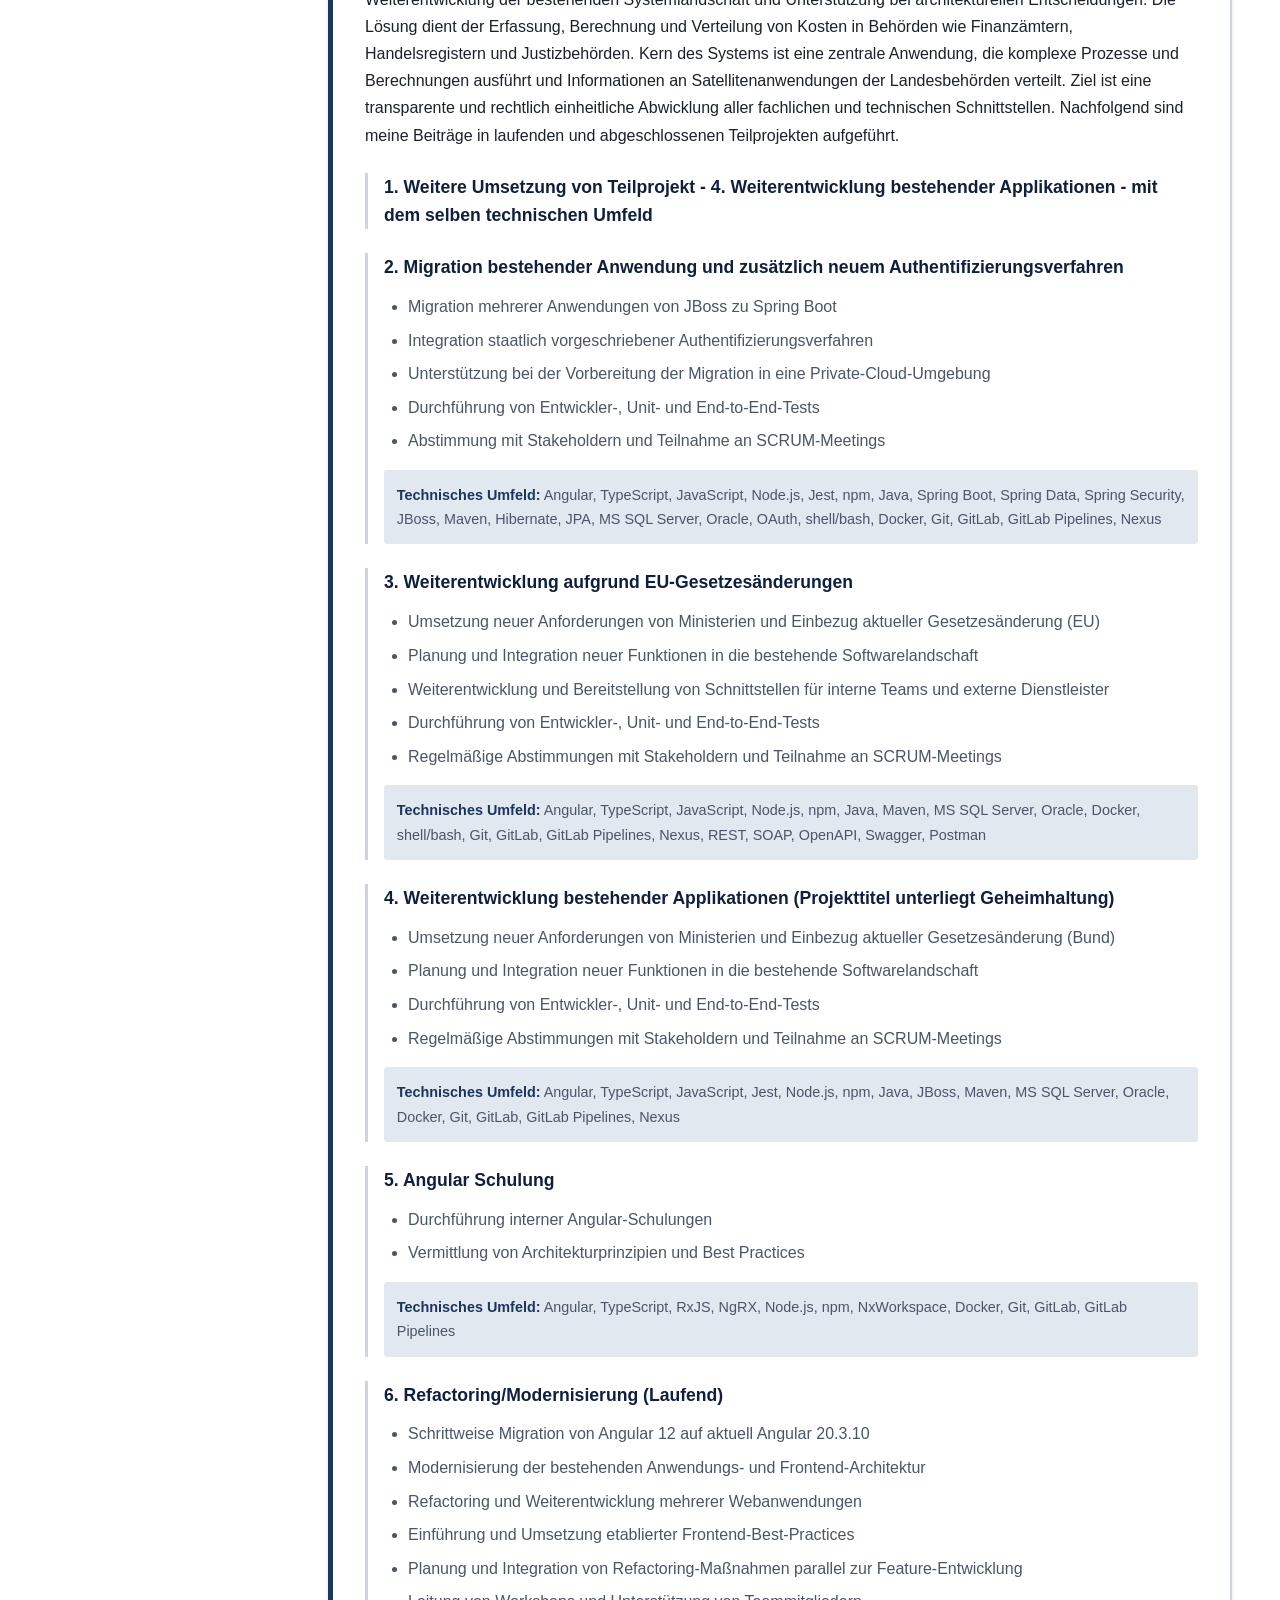
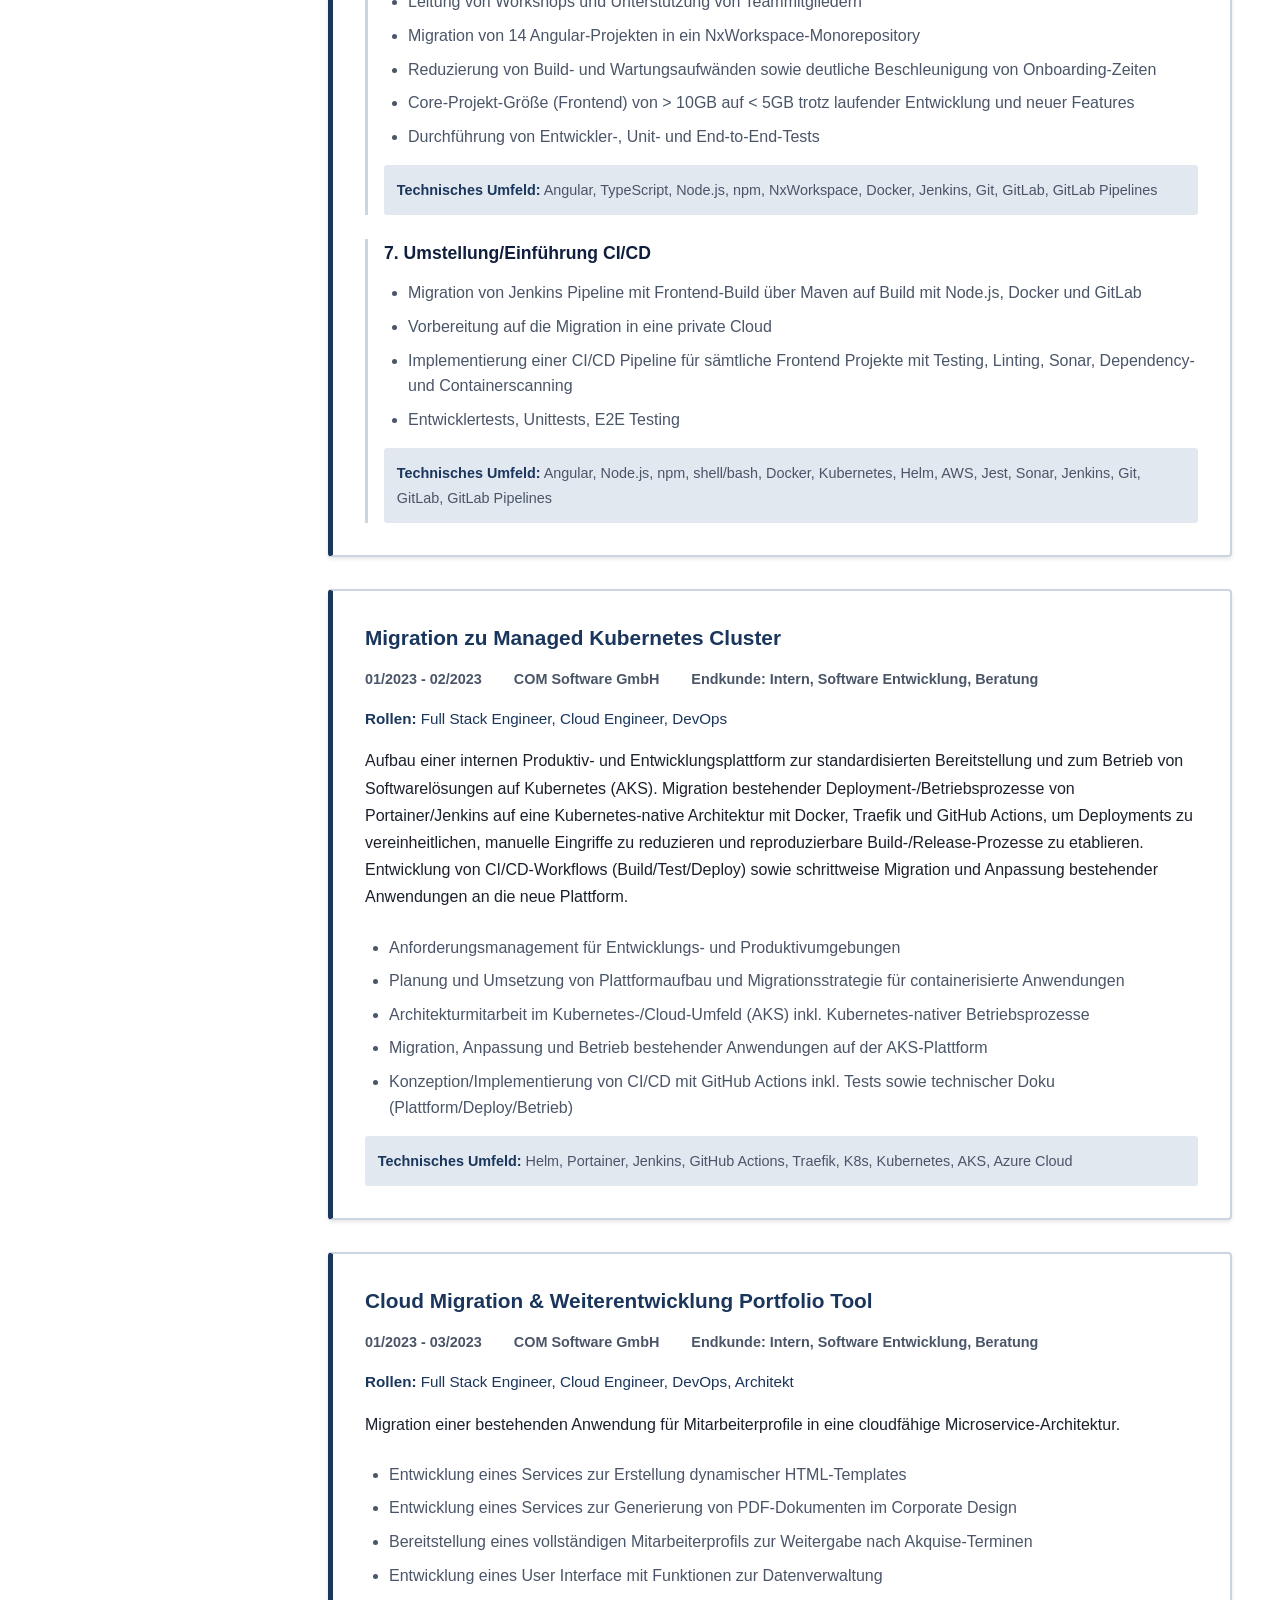
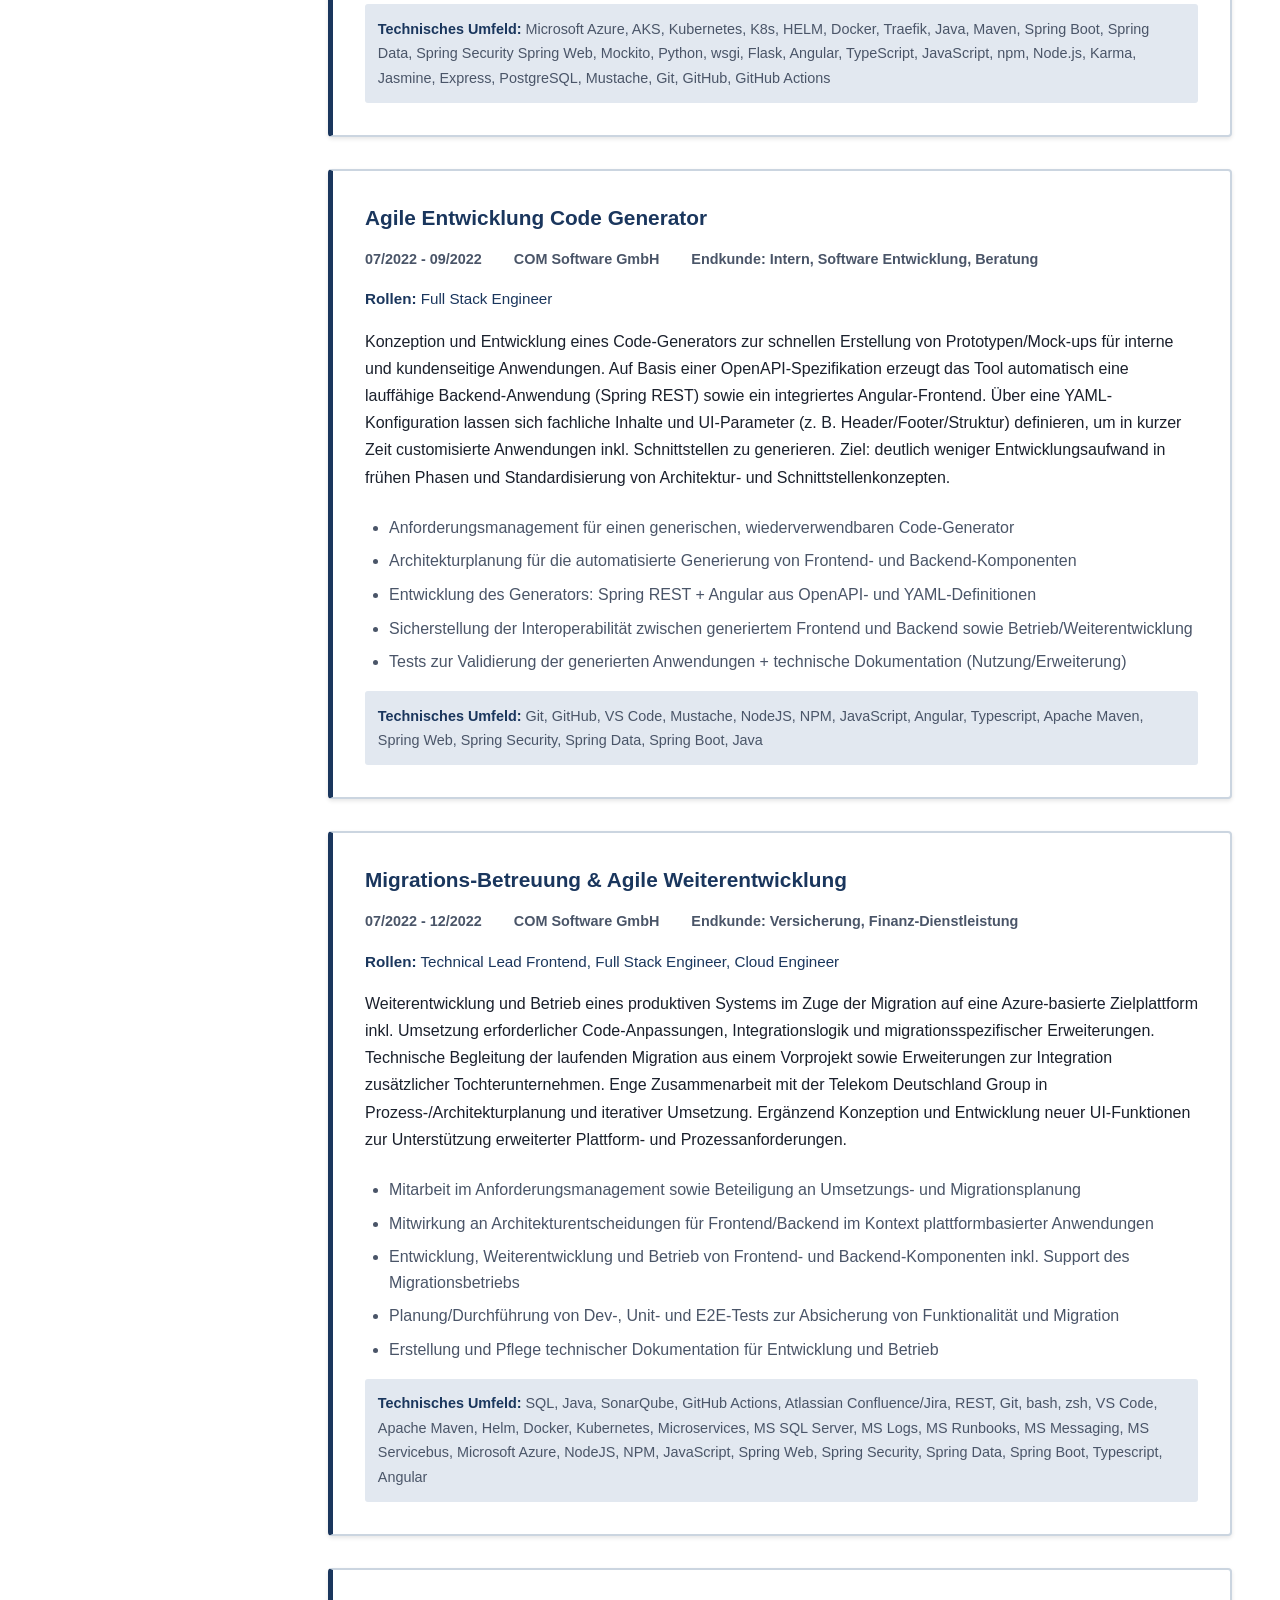
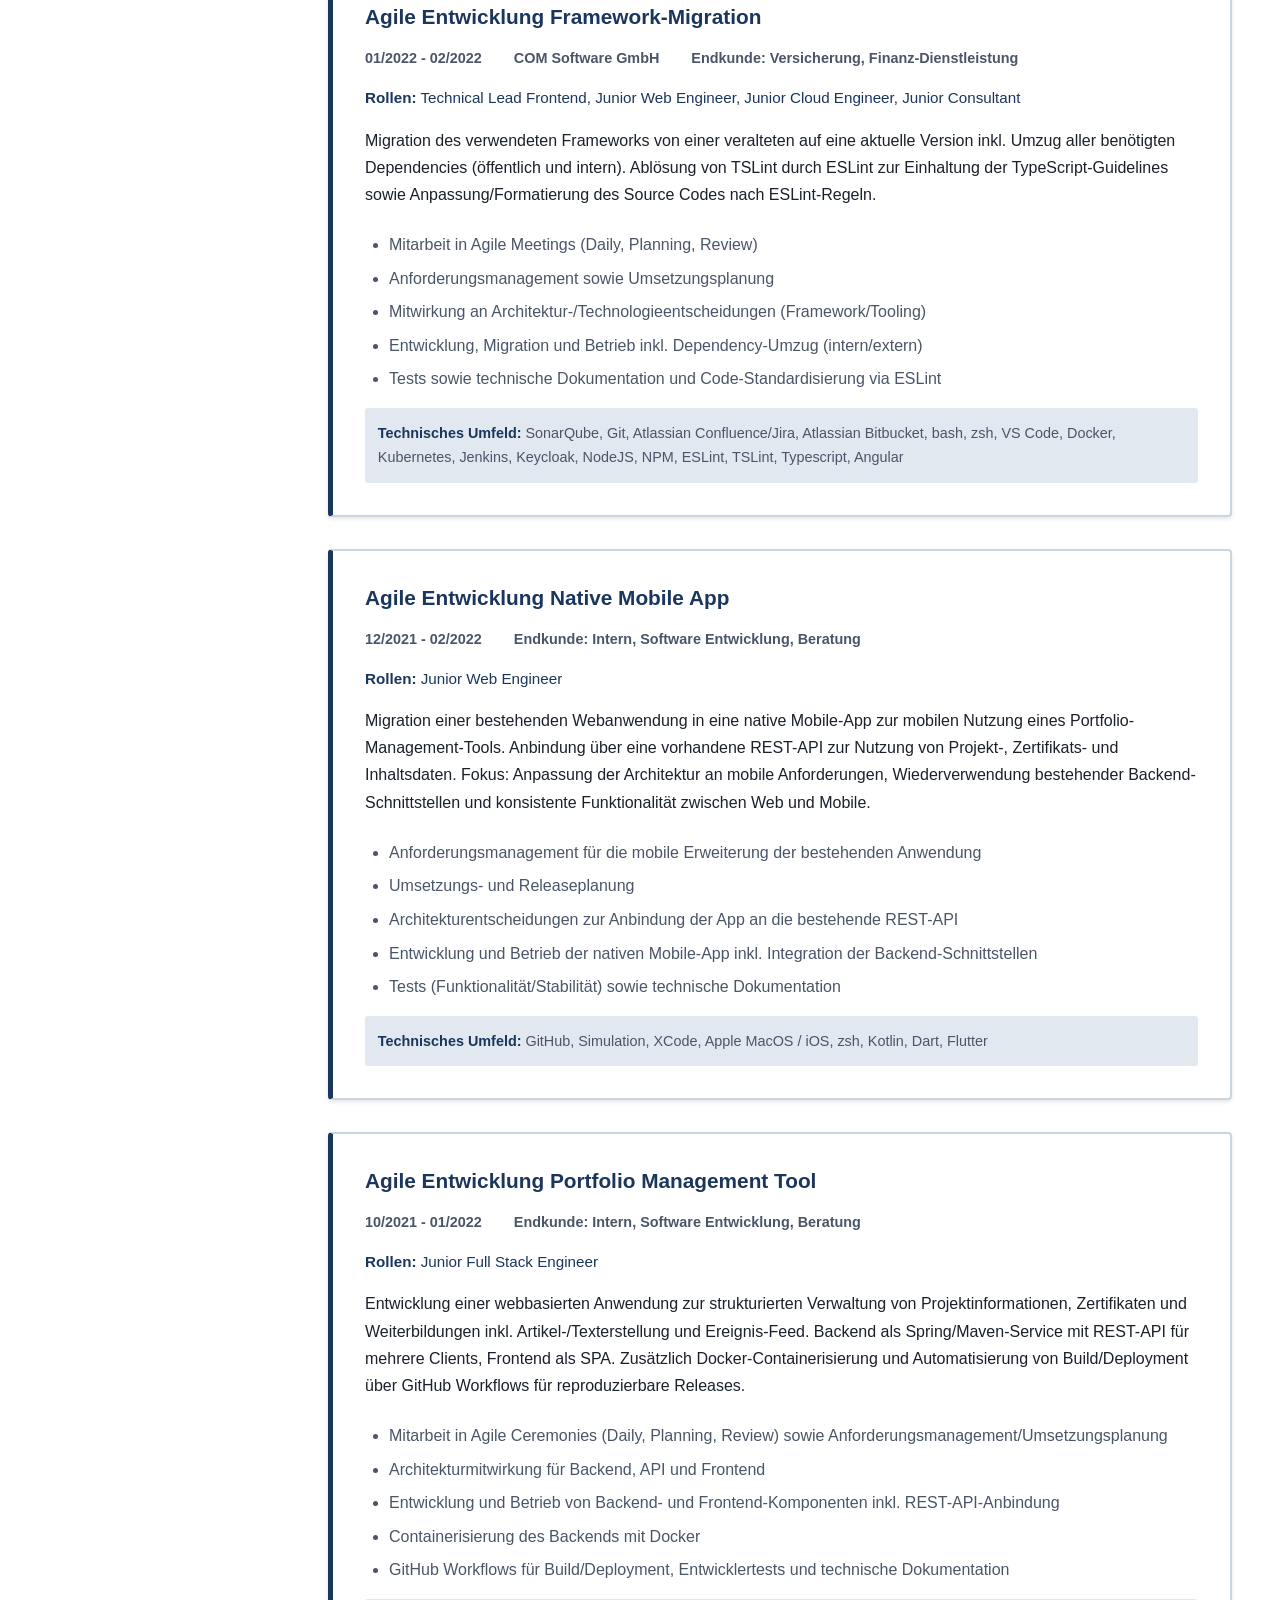
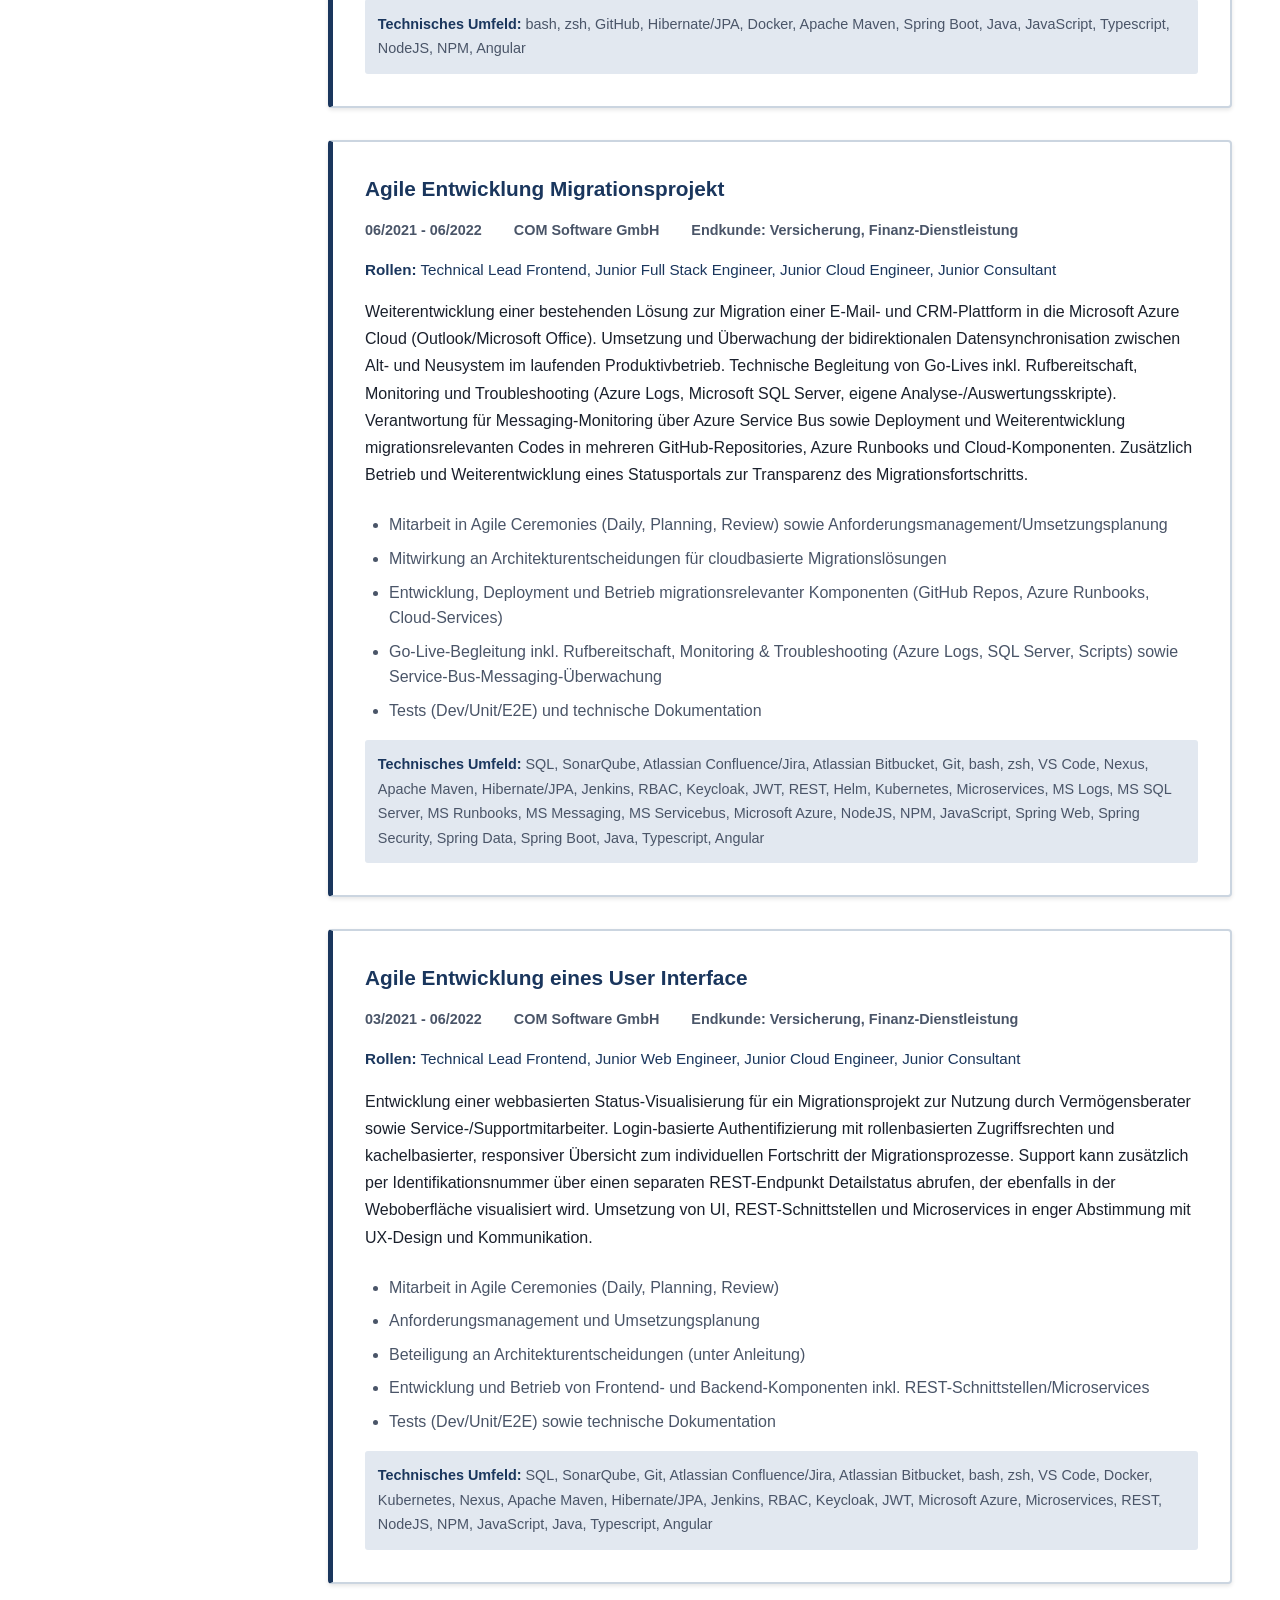
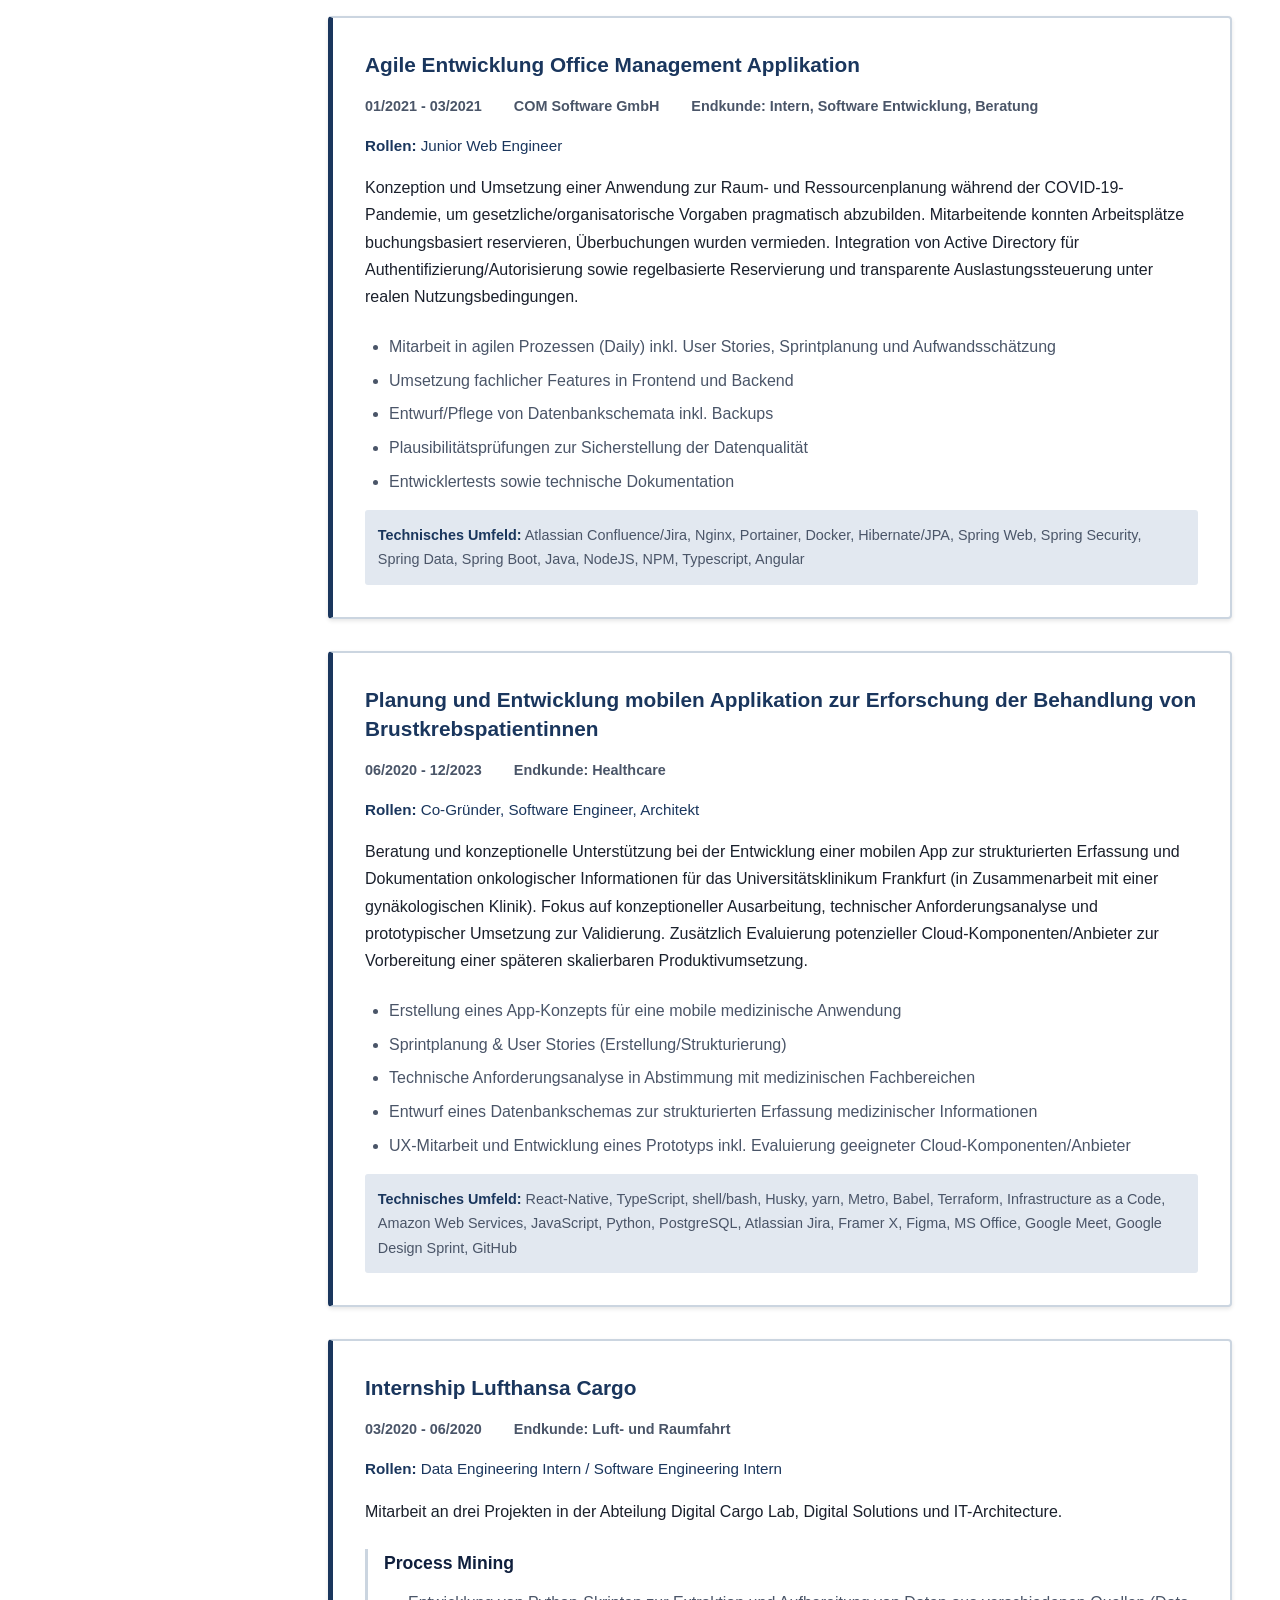
==== commit a735c794: "wip: dynamic HTML generation from projects.json" ====
--- a/index.html
+++ b/index.html
@@ -1,4 +1,4 @@
-<!DOCTYPE html>
+<!doctype html>
 <html lang="de">
   <head>
     <meta charset="UTF-8" />
@@ -364,7 +364,7 @@
               <span class="industry">Endkunde: Versicherung</span>
             </div>
             <p class="project-roles">
-              <strong>Rollen:</strong> Senior Softwareentwickler
+              <strong>Rollen:</strong> Senior Software Engineer
             </p>
             <p class="project-description">
               Neuentwicklung von Antragsstrecken im Versicherungsumfeld.
@@ -414,9 +414,7 @@
               <li>
                 Sektion-bewusste Multi-Field LLM-Extraktion mit OCR-Fallback
               </li>
-              <li>
-                Professionelle Web-UI mit Astro, React und REST-API
-              </li>
+              <li>Professionelle Web-UI mit Astro, React und REST-API</li>
             </ul>
             <p class="tech-stack">
               <strong>Technisches Umfeld:</strong> Python, Azure OpenAI,
@@ -427,51 +425,58 @@
           </div>
 
           <div class="project-box">
-            <h3>Start-Up Beratung und Infrastruktur</h3>
-            <div class="project-meta">
-              <span class="timeframe">08/2025 - 12/2025</span>
-              <span class="industry">Endkunde: AI, Beratung</span>
-            </div>
-            <p class="project-roles">
-              <strong>Rollen:</strong> AI Engineer, Software Engineer, Cloud
-              Engineer, Cloud Solution Architekt
-            </p>
-            <p class="project-description">
-              Konzeption und Umsetzung einer skalierbaren Cloud-Infrastruktur
-              für ein AI-Start-up inkl. Migration von On-Premise-Systemen,
-              Aufbau einer MVP/Prototyping-Entwicklerumgebung und
-              CI/CD-Deployments. Fokus auf sichere, wartungsarme Architektur
-              sowie Audits zur Sicherstellung von Security- und
-              Best-Practice-Standards.
-            </p>
-            <ul>
-              <li>
-                Analyse/Dokumentation der IT- und Serverlandschaft inkl.
-                Security-Gap-Assessment
-              </li>
-              <li>
-                Anforderungsanalyse (auch für nicht-technische Nutzer) und
-                Migrationsplan On-Prem → Cloud
-              </li>
-              <li>
-                Design &amp; Implementierung einer skalierbaren, sicheren
-                Zielarchitektur inkl. CI/CD-Deployments
-              </li>
-              <li>
-                Aufbau einer Dev-Umgebung für MVPs/Prototypen (Build,
-                Verteilung, Tests) + Stabilitäts-/Security-Tests
-              </li>
-              <li>
-                Regelmäßiges Stakeholder-Alignment in Circle-Meetings
-              </li>
-            </ul>
-            <p class="tech-stack">
-              <strong>Technisches Umfeld:</strong> Authentifizierung und
-              Autorisierung, Mermaid, Python, GitHub Actions, GitHub, Docker,
-              Kubernetes, GCP Google Cloud Platform, Linux Shell (bash), Linux
-              Server, Claude Code, LLM, Langdock, MCP Server, Deployment- und
-              Go-Live-Management inkl. Produktionsstabilisierung,
-              Containervirtualisierung, Virtualisierung, Virtuelle Computer
+            <h3>Forschungsprojekt Protokollnutzung AI-Agents</h3>
+            <div class="project-meta">
+              <span class="timeframe">Seit 01/2025</span>
+              <span class="industry">Endkunde: AI Research</span>
+            </div>
+            <p class="project-roles">
+              <strong>Rollen:</strong> Architekt, Software Engineer, AI Engineer
+            </p>
+            <p class="project-description">
+              Forschungsprojekt zur Analyse, Simulation und automatisierten
+              Interpretation der Protokollnutzung von AI-Agents mittels Machine
+              Learning. Aufbau einer verteilten Raspberry-Pi-Testumgebung, in
+              der Agents in Echtzeit über MQTT, REST, WebSockets, Protobuf,
+              Binärformate und JSON kommunizieren. Erfassung und ML-gestützte
+              Auswertung der Kommunikationsdaten sowie Entwicklung eines
+              Lernalgorithmus, der unbekannte Protokolle automatisiert
+              analysiert und in eine verständliche Repräsentation überführt.
+              Monitoring der Kommunikationsdaten und Model-Progress in Echtzeit
+              via WebSocket an ein Angular-Frontend.
+            </p>
+            <ul>
+              <li>
+                Alleinverantwortliche Konzeption und Umsetzung der
+                Gesamtarchitektur des Forschungsprototyps
+              </li>
+              <li>
+                Aufbau einer verteilten Raspberry-Pi-Testumgebung und
+                Implementierung der Agentenkommunikation über mehrere Protokolle
+                (MQTT/REST/WebSockets/Protobuf/Binär/JSON)
+              </li>
+              <li>
+                Simulation dynamischer Protokollwechsel bis zur Entwicklung
+                eigener Kommunikationsmuster via evolutionären Verfahren
+              </li>
+              <li>
+                Aktives Instrumentieren/Einschleusen ins Agentennetzwerk zur
+                Echtzeit-Erfassung von Logs/Streams/Paketdaten/Metriken
+              </li>
+              <li>
+                ML-basierte Protokollanalyse (RL/Unsupervised) inkl.
+                Lernalgorithmus zur automatisierten Protokoll-Übersetzung sowie
+                Echtzeit-Monitoring (WebSocket → Angular)
+              </li>
+            </ul>
+            <p class="tech-stack">
+              <strong>Technisches Umfeld:</strong> Python, TensorFlow, Scikit,
+              Scapy, Numpy, Scipy, Docker, shell/bash, MQTT, REST, WebSockets,
+              Rasperry Pi, InfluxDB, PyCharm, Mac OS X, Linux Debian, Angular,
+              Angular Material, RxJS, npm, TypeScript, Jasmine, Karma,
+              paho-mqtt, PostgreSQL, scikit-learn, mlxtend, PyTorch, NLTK,
+              rouge, protobuf, schedule, Pandas, Git, GitHub, GitHub Actions,
+              GitHub Dependabot
             </p>
           </div>
 
@@ -482,7 +487,7 @@
             </h3>
             <div class="project-meta">
               <span class="timeframe">Seit 02/2023</span>
-              <span class="employer">S&N Invent AG</span>
+              <span class="employer">S&amp;N Invent AG</span>
               <span class="industry"
                 >Endkunde: Government, Öffentlicher Dienst</span
               >
@@ -651,7 +656,7 @@
                   Beschleunigung von Onboarding-Zeiten
                 </li>
                 <li>
-                  Core-Projekt-Größe (Frontend) von > 10GB auf < 5GB trotz
+                  Core-Projekt-Größe (Frontend) von &gt; 10GB auf &lt; 5GB trotz
                   laufender Entwicklung und neuer Features
                 </li>
                 <li>
@@ -689,7 +694,7 @@
           </div>
 
           <div class="project-box">
-            <h3>Cloud Migration & Weiterentwicklung Portfolio Tool</h3>
+            <h3>Migration zu Managed Kubernetes Cluster</h3>
             <div class="project-meta">
               <span class="timeframe">01/2023 - 02/2023</span>
               <span class="employer">COM Software GmbH</span>
@@ -699,44 +704,51 @@
             </div>
             <p class="project-roles">
               <strong>Rollen:</strong> Full Stack Engineer, Cloud Engineer,
-              DevOps, Architekt
-            </p>
-            <p class="project-description">
-              Migration einer bestehenden Anwendung für Mitarbeiterprofile in
-              eine cloudfähige Microservice-Architektur.
-            </p>
-            <ul>
-              <li>
-                Entwicklung eines Services zur Erstellung dynamischer
-                HTML-Templates
-              </li>
-              <li>
-                Entwicklung eines Services zur Generierung von PDF-Dokumenten im
-                Corporate Design
-              </li>
-              <li>
-                Bereitstellung eines vollständigen Mitarbeiterprofils zur
-                Weitergabe nach Akquise-Terminen
-              </li>
-              <li>
-                Entwicklung eines User Interface mit Funktionen zur
-                Datenverwaltung
-              </li>
-            </ul>
-            <p class="tech-stack">
-              <strong>Technisches Umfeld:</strong> Microsoft Azure, AKS,
-              Kubernetes, K8s, HELM, Docker, Traefik, Java, Maven, Spring Boot,
-              Spring Data, Spring Security Spring Web, Mockito, Python, wsgi,
-              Flask,Angular, TypeScript, JavaScript, npm, Node.js, Karma,
-              Jasmine, Express, PostgreSQL, Mustache, Git, GitHub, GitHub
-              Actions
-            </p>
-          </div>
-
-          <div class="project-box">
-            <h3>Migration zu Managed Kubernetes Cluster</h3>
-            <div class="project-meta">
-              <span class="timeframe">01/2023 - 02/2023</span>
+              DevOps
+            </p>
+            <p class="project-description">
+              Aufbau einer internen Produktiv- und Entwicklungsplattform zur
+              standardisierten Bereitstellung und zum Betrieb von
+              Softwarelösungen auf Kubernetes (AKS). Migration bestehender
+              Deployment-/Betriebsprozesse von Portainer/Jenkins auf eine
+              Kubernetes-native Architektur mit Docker, Traefik und GitHub
+              Actions, um Deployments zu vereinheitlichen, manuelle Eingriffe zu
+              reduzieren und reproduzierbare Build-/Release-Prozesse zu
+              etablieren. Entwicklung von CI/CD-Workflows (Build/Test/Deploy)
+              sowie schrittweise Migration und Anpassung bestehender Anwendungen
+              an die neue Plattform.
+            </p>
+            <ul>
+              <li>
+                Anforderungsmanagement für Entwicklungs- und Produktivumgebungen
+              </li>
+              <li>
+                Planung und Umsetzung von Plattformaufbau und
+                Migrationsstrategie für containerisierte Anwendungen
+              </li>
+              <li>
+                Architekturmitarbeit im Kubernetes-/Cloud-Umfeld (AKS) inkl.
+                Kubernetes-nativer Betriebsprozesse
+              </li>
+              <li>
+                Migration, Anpassung und Betrieb bestehender Anwendungen auf der
+                AKS-Plattform
+              </li>
+              <li>
+                Konzeption/Implementierung von CI/CD mit GitHub Actions inkl.
+                Tests sowie technischer Doku (Plattform/Deploy/Betrieb)
+              </li>
+            </ul>
+            <p class="tech-stack">
+              <strong>Technisches Umfeld:</strong> Helm, Portainer, Jenkins,
+              GitHub Actions, Traefik, K8s, Kubernetes, AKS, Azure Cloud
+            </p>
+          </div>
+
+          <div class="project-box">
+            <h3>Cloud Migration &amp; Weiterentwicklung Portfolio Tool</h3>
+            <div class="project-meta">
+              <span class="timeframe">01/2023 - 03/2023</span>
               <span class="employer">COM Software GmbH</span>
               <span class="industry"
                 >Endkunde: Intern, Software Entwicklung, Beratung</span
@@ -744,37 +756,95 @@
             </div>
             <p class="project-roles">
               <strong>Rollen:</strong> Full Stack Engineer, Cloud Engineer,
-              DevOps
-            </p>
-            <p class="project-description">
-              Migration von On-Premise-Systemen in eine interne Produktiv- und
-              Entwicklungsumgebung auf einem Managed Kubernetes Cluster in
-              Microsoft Azure.
-            </p>
-            <ul>
-              <li>Migration von Portainer- und Jenkins-Instanzen</li>
-              <li>
-                Implementierung von CI/CD-Workflows für Deployments mit GitHub
-                Actions
-              </li>
-              <li>
-                Migration sämtlicher interner Anwendungen nach Microsoft Azure
-                unter Nutzung von Kubernetes
-              </li>
-              <li>
-                Implementierung von Monitoring- und Logging-Lösungen im
-                Azure-Umfeld
+              DevOps, Architekt
+            </p>
+            <p class="project-description">
+              Migration einer bestehenden Anwendung für Mitarbeiterprofile in
+              eine cloudfähige Microservice-Architektur.
+            </p>
+            <ul>
+              <li>
+                Entwicklung eines Services zur Erstellung dynamischer
+                HTML-Templates
+              </li>
+              <li>
+                Entwicklung eines Services zur Generierung von PDF-Dokumenten im
+                Corporate Design
+              </li>
+              <li>
+                Bereitstellung eines vollständigen Mitarbeiterprofils zur
+                Weitergabe nach Akquise-Terminen
+              </li>
+              <li>
+                Entwicklung eines User Interface mit Funktionen zur
+                Datenverwaltung
               </li>
             </ul>
             <p class="tech-stack">
               <strong>Technisches Umfeld:</strong> Microsoft Azure, AKS,
-              Kubernetes, K8s, HELM, Traefik, Docker, Git, GitHub, GitHub
-              Actions, GitHub Workflows, Jenkins, Portainer
-            </p>
-          </div>
-
-          <div class="project-box">
-            <h3>Migrations-Betreuung & Agile Weiterentwicklung</h3>
+              Kubernetes, K8s, HELM, Docker, Traefik, Java, Maven, Spring Boot,
+              Spring Data, Spring Security Spring Web, Mockito, Python, wsgi,
+              Flask, Angular, TypeScript, JavaScript, npm, Node.js, Karma,
+              Jasmine, Express, PostgreSQL, Mustache, Git, GitHub, GitHub
+              Actions
+            </p>
+          </div>
+
+          <div class="project-box">
+            <h3>Agile Entwicklung Code Generator</h3>
+            <div class="project-meta">
+              <span class="timeframe">07/2022 - 09/2022</span>
+              <span class="employer">COM Software GmbH</span>
+              <span class="industry"
+                >Endkunde: Intern, Software Entwicklung, Beratung</span
+              >
+            </div>
+            <p class="project-roles">
+              <strong>Rollen:</strong> Full Stack Engineer
+            </p>
+            <p class="project-description">
+              Konzeption und Entwicklung eines Code-Generators zur schnellen
+              Erstellung von Prototypen/Mock-ups für interne und kundenseitige
+              Anwendungen. Auf Basis einer OpenAPI-Spezifikation erzeugt das
+              Tool automatisch eine lauffähige Backend-Anwendung (Spring REST)
+              sowie ein integriertes Angular-Frontend. Über eine
+              YAML-Konfiguration lassen sich fachliche Inhalte und UI-Parameter
+              (z. B. Header/Footer/Struktur) definieren, um in kurzer Zeit
+              customisierte Anwendungen inkl. Schnittstellen zu generieren.
+              Ziel: deutlich weniger Entwicklungsaufwand in frühen Phasen und
+              Standardisierung von Architektur- und Schnittstellenkonzepten.
+            </p>
+            <ul>
+              <li>
+                Anforderungsmanagement für einen generischen, wiederverwendbaren
+                Code-Generator
+              </li>
+              <li>
+                Architekturplanung für die automatisierte Generierung von
+                Frontend- und Backend-Komponenten
+              </li>
+              <li>
+                Entwicklung des Generators: Spring REST + Angular aus OpenAPI-
+                und YAML-Definitionen
+              </li>
+              <li>
+                Sicherstellung der Interoperabilität zwischen generiertem
+                Frontend und Backend sowie Betrieb/Weiterentwicklung
+              </li>
+              <li>
+                Tests zur Validierung der generierten Anwendungen + technische
+                Dokumentation (Nutzung/Erweiterung)
+              </li>
+            </ul>
+            <p class="tech-stack">
+              <strong>Technisches Umfeld:</strong> Git, GitHub, VS Code,
+              Mustache, NodeJS, NPM, JavaScript, Angular, Typescript, Apache
+              Maven, Spring Web, Spring Security, Spring Data, Spring Boot, Java
+            </p>
+          </div>
+
+          <div class="project-box">
+            <h3>Migrations-Betreuung &amp; Agile Weiterentwicklung</h3>
             <div class="project-meta">
               <span class="timeframe">07/2022 - 12/2022</span>
               <span class="employer">COM Software GmbH</span>
@@ -787,81 +857,46 @@
               Engineer, Cloud Engineer
             </p>
             <p class="project-description">
-              Weiterentwicklung und Betrieb des Systems sowie Überwachung und
-              Steuerung der im vorherigen Projekt gestarteten Migration.
-            </p>
-            <ul>
-              <li>
-                Umsetzung von Anpassungen für Migrationen von Tochterunternehmen
-                in Zusammenarbeit mit der Telekom Group Deutschland,
-                einschließlich Prozess- und Architekturplanung sowie iterativer
-                Umsetzung
-              </li>
-              <li>
-                Entwicklung zusätzlicher Features und Fehlerbehebungen in der
-                Migrationssoftware
-              </li>
-              <li>
-                Weiterentwicklung und Fehlerbehebung des User Interface
-                (Statusportal)
-              </li>
-              <li>
-                Kontinuierliche Aktualisierung auf aktuelle Softwarestände sowie
-                Anpassungen an interne Design-Guidelines
-              </li>
-              <li>Durchführung von Entwickler- und Unit-Tests</li>
-              <li>Teilnahme an Daily Standups, Sprint Plannings und Reviews</li>
-            </ul>
-            <p class="tech-stack">
-              <strong>Technisches Umfeld:</strong> Angular, TypeScript, Java,
-              Spring Boot, Spring Data, Spring Security, Spring Web, JavaScript,
-              npm, Node.js, MS Azure (ServiceBus, Messaging, Runbooks, SQL
-              Server, Logs), Microservices, Kubernetes, Docker, HELM, Terraform,
-              Infrastructure as a Code, Maven, Sonar, SQL, VS Code, shell/bash,
-              REST, Git, GitHub, GitHub Actions, Jira, Confluence
-            </p>
-          </div>
-
-          <div class="project-box">
-            <h3>Agile Entwicklung Code Generator</h3>
-            <div class="project-meta">
-              <span class="timeframe">07/2022 - 09/2022</span>
-              <span class="employer">COM Software GmbH</span>
-              <span class="industry"
-                >Endkunde: Intern, Software Entwicklung, Beratung</span
-              >
-            </div>
-            <p class="project-roles">
-              <strong>Rollen:</strong> Full Stack Engineer
-            </p>
-            <p class="project-description">
-              Entwicklung eines anpassbaren Applikationsgenerators zur
-              Beschleunigung der internen Entwicklung von Prototypen und
-              Inhouse-Lösungen.
-            </p>
-            <ul>
-              <li>
-                Entwicklung eines Code-Generators auf Basis von OpenAPI v3
-              </li>
-              <li>
-                Generierung eines Spring-Web-Backends und einer
-                Angular-Anwendung über YAML-Konfiguration
-              </li>
-              <li>
-                Automatische Generierung der benötigten Service- und
-                Model-Klassen inklusive vollständiger API-Kommunikation
-              </li>
-              <li>
-                Anpassbares Applikationslayout (z. B. Logo und Firmenname in
-                Header und Footer)
-              </li>
-            </ul>
-            <p class="tech-stack">
-              <strong>Technisches Umfeld:</strong> Java, Spring Boot, Spring
-              Data, Spring Security, Spring Web, Mockito, Maven, shell/bash,
-              Angular, TypeScript, JavaScript, npm, Node.js, Karma, Jasmine,
-              ESLint, Karma, Jasmine, Mustache, VS Code, Git, GitHub, GitHub
-              Actions
+              Weiterentwicklung und Betrieb eines produktiven Systems im Zuge
+              der Migration auf eine Azure-basierte Zielplattform inkl.
+              Umsetzung erforderlicher Code-Anpassungen, Integrationslogik und
+              migrationsspezifischer Erweiterungen. Technische Begleitung der
+              laufenden Migration aus einem Vorprojekt sowie Erweiterungen zur
+              Integration zusätzlicher Tochterunternehmen. Enge Zusammenarbeit
+              mit der Telekom Deutschland Group in Prozess-/Architekturplanung
+              und iterativer Umsetzung. Ergänzend Konzeption und Entwicklung
+              neuer UI-Funktionen zur Unterstützung erweiterter Plattform- und
+              Prozessanforderungen.
+            </p>
+            <ul>
+              <li>
+                Mitarbeit im Anforderungsmanagement sowie Beteiligung an
+                Umsetzungs- und Migrationsplanung
+              </li>
+              <li>
+                Mitwirkung an Architekturentscheidungen für Frontend/Backend im
+                Kontext plattformbasierter Anwendungen
+              </li>
+              <li>
+                Entwicklung, Weiterentwicklung und Betrieb von Frontend- und
+                Backend-Komponenten inkl. Support des Migrationsbetriebs
+              </li>
+              <li>
+                Planung/Durchführung von Dev-, Unit- und E2E-Tests zur
+                Absicherung von Funktionalität und Migration
+              </li>
+              <li>
+                Erstellung und Pflege technischer Dokumentation für Entwicklung
+                und Betrieb
+              </li>
+            </ul>
+            <p class="tech-stack">
+              <strong>Technisches Umfeld:</strong> SQL, Java, SonarQube, GitHub
+              Actions, Atlassian Confluence/Jira, REST, Git, bash, zsh, VS Code,
+              Apache Maven, Helm, Docker, Kubernetes, Microservices, MS SQL
+              Server, MS Logs, MS Runbooks, MS Messaging, MS Servicebus,
+              Microsoft Azure, NodeJS, NPM, JavaScript, Spring Web, Spring
+              Security, Spring Data, Spring Boot, Typescript, Angular
             </p>
           </div>
 
@@ -879,30 +914,120 @@
               Engineer, Junior Cloud Engineer, Junior Consultant
             </p>
             <p class="project-description">
-              Migration der eingesetzten Frameworks und zugehörigen Komponenten
-              auf aktuelle Versionen.
-            </p>
-            <ul>
-              <li>
-                Schrittweise Migration von Angular 10 → 12, Node.js 10 → 12,
-                Keycloak 8 → 9 sowie TypeScript 3 → 4
-              </li>
-              <li>
-                Migration aller relevanten Abhängigkeiten, sowohl öffentlicher
-                als auch intern entwickelter Packages
-              </li>
-              <li>
-                Sicherstellung der TypeScript-Coding-Guidelines durch Ablösung
-                von TSLint und Umstellung auf ESLint
-              </li>
-              <li>
-                Konsistente Formatierung des Quellcodes gemäß ESLint-Vorgaben
-              </li>
-            </ul>
-            <p class="tech-stack">
-              <strong>Technisches Umfeld:</strong> Angular, Typescript, TSLint,
-              ESLint, npm, Node.js, Karma, Jasmine, Microservices, Keycloak,
-              Jenkins, Sonar, Docker, VS Code, shell/bash, Git, Bitbucket
+              Migration des verwendeten Frameworks von einer veralteten auf eine
+              aktuelle Version inkl. Umzug aller benötigten Dependencies
+              (öffentlich und intern). Ablösung von TSLint durch ESLint zur
+              Einhaltung der TypeScript-Guidelines sowie Anpassung/Formatierung
+              des Source Codes nach ESLint-Regeln.
+            </p>
+            <ul>
+              <li>Mitarbeit in Agile Meetings (Daily, Planning, Review)</li>
+              <li>Anforderungsmanagement sowie Umsetzungsplanung</li>
+              <li>
+                Mitwirkung an Architektur-/Technologieentscheidungen
+                (Framework/Tooling)
+              </li>
+              <li>
+                Entwicklung, Migration und Betrieb inkl. Dependency-Umzug
+                (intern/extern)
+              </li>
+              <li>
+                Tests sowie technische Dokumentation und Code-Standardisierung
+                via ESLint
+              </li>
+            </ul>
+            <p class="tech-stack">
+              <strong>Technisches Umfeld:</strong> SonarQube, Git, Atlassian
+              Confluence/Jira, Atlassian Bitbucket, bash, zsh, VS Code, Docker,
+              Kubernetes, Jenkins, Keycloak, NodeJS, NPM, ESLint, TSLint,
+              Typescript, Angular
+            </p>
+          </div>
+
+          <div class="project-box">
+            <h3>Agile Entwicklung Native Mobile App</h3>
+            <div class="project-meta">
+              <span class="timeframe">12/2021 - 02/2022</span>
+              <span class="industry"
+                >Endkunde: Intern, Software Entwicklung, Beratung</span
+              >
+            </div>
+            <p class="project-roles">
+              <strong>Rollen:</strong> Junior Web Engineer
+            </p>
+            <p class="project-description">
+              Migration einer bestehenden Webanwendung in eine native Mobile-App
+              zur mobilen Nutzung eines Portfolio-Management-Tools. Anbindung
+              über eine vorhandene REST-API zur Nutzung von Projekt-,
+              Zertifikats- und Inhaltsdaten. Fokus: Anpassung der Architektur an
+              mobile Anforderungen, Wiederverwendung bestehender
+              Backend-Schnittstellen und konsistente Funktionalität zwischen Web
+              und Mobile.
+            </p>
+            <ul>
+              <li>
+                Anforderungsmanagement für die mobile Erweiterung der
+                bestehenden Anwendung
+              </li>
+              <li>Umsetzungs- und Releaseplanung</li>
+              <li>
+                Architekturentscheidungen zur Anbindung der App an die
+                bestehende REST-API
+              </li>
+              <li>
+                Entwicklung und Betrieb der nativen Mobile-App inkl. Integration
+                der Backend-Schnittstellen
+              </li>
+              <li>
+                Tests (Funktionalität/Stabilität) sowie technische Dokumentation
+              </li>
+            </ul>
+            <p class="tech-stack">
+              <strong>Technisches Umfeld:</strong> GitHub, Simulation, XCode,
+              Apple MacOS / iOS, zsh, Kotlin, Dart, Flutter
+            </p>
+          </div>
+
+          <div class="project-box">
+            <h3>Agile Entwicklung Portfolio Management Tool</h3>
+            <div class="project-meta">
+              <span class="timeframe">10/2021 - 01/2022</span>
+              <span class="industry"
+                >Endkunde: Intern, Software Entwicklung, Beratung</span
+              >
+            </div>
+            <p class="project-roles">
+              <strong>Rollen:</strong> Junior Full Stack Engineer
+            </p>
+            <p class="project-description">
+              Entwicklung einer webbasierten Anwendung zur strukturierten
+              Verwaltung von Projektinformationen, Zertifikaten und
+              Weiterbildungen inkl. Artikel-/Texterstellung und Ereignis-Feed.
+              Backend als Spring/Maven-Service mit REST-API für mehrere Clients,
+              Frontend als SPA. Zusätzlich Docker-Containerisierung und
+              Automatisierung von Build/Deployment über GitHub Workflows für
+              reproduzierbare Releases.
+            </p>
+            <ul>
+              <li>
+                Mitarbeit in Agile Ceremonies (Daily, Planning, Review) sowie
+                Anforderungsmanagement/Umsetzungsplanung
+              </li>
+              <li>Architekturmitwirkung für Backend, API und Frontend</li>
+              <li>
+                Entwicklung und Betrieb von Backend- und Frontend-Komponenten
+                inkl. REST-API-Anbindung
+              </li>
+              <li>Containerisierung des Backends mit Docker</li>
+              <li>
+                GitHub Workflows für Build/Deployment, Entwicklertests und
+                technische Dokumentation
+              </li>
+            </ul>
+            <p class="tech-stack">
+              <strong>Technisches Umfeld:</strong> bash, zsh, GitHub,
+              Hibernate/JPA, Docker, Apache Maven, Spring Boot, Java,
+              JavaScript, Typescript, NodeJS, NPM, Angular
             </p>
           </div>
 
@@ -920,38 +1045,47 @@
               Stack Engineer, Junior Cloud Engineer, Junior Consultant
             </p>
             <p class="project-description">
-              Weiterentwicklung einer E-Mail- und CRM-Migrationslösung in die
-              Microsoft Azure Cloud sowie Synchronisation der Daten zwischen
-              Alt- und Neusystem.
-            </p>
-            <ul>
-              <li>
-                Rufbereitschaft sowie Monitoring- und Troubleshooting-Aufgaben
-                während produktiver Deployments, u. a. mit Azure Logs, MS SQL
-                Server Abfragen, eigenen Analyse-Skripten und Überwachung der
-                Message Queues im Azure Service Bus
-              </li>
-              <li>
-                Wartung, Deployment und Weiterentwicklung der
-                Migrationskomponenten in drei GitHub-Repositories sowie mehreren
-                Azure-Runbooks und Azure-Service-Bus-Workflows
-              </li>
-              <li>
-                Wartung, Deployment und Weiterentwicklung des zuvor entwickelten
-                User Interface (Statusportal)
-              </li>
-              <li>Durchführung von Entwickler- und Unit-Tests</li>
-              <li>Teilnahme an Daily Standups, Sprint Plannings und Reviews</li>
-            </ul>
-            <p class="tech-stack">
-              <strong>Technisches Umfeld:</strong> Angular, TypeScript, Java,
-              Spring Boot, Spring Data, Spring Security, Spring Web, Mockito,
-              JavaScript, npm, Node.js, MS Azure (ServiceBus, Messaging,
-              Runbooks, SQL Server, Logs), Terraform, Infrastructure as a Code,
-              Microservices, Kubernetes, Docker, HELM, REST, JWT,
-              Auth-Workflows, Keycloak, RBAC, Jenkins, Hibernate, Maven, Sonar,
-              Nexus, JPA, SQL, VS Code, shell/bash, Git, GitHub, GitHub Actions,
-              GitHub Workflows, Jira, Confluence
+              Weiterentwicklung einer bestehenden Lösung zur Migration einer
+              E-Mail- und CRM-Plattform in die Microsoft Azure Cloud
+              (Outlook/Microsoft Office). Umsetzung und Überwachung der
+              bidirektionalen Datensynchronisation zwischen Alt- und Neusystem
+              im laufenden Produktivbetrieb. Technische Begleitung von Go-Lives
+              inkl. Rufbereitschaft, Monitoring und Troubleshooting (Azure Logs,
+              Microsoft SQL Server, eigene Analyse-/Auswertungsskripte).
+              Verantwortung für Messaging-Monitoring über Azure Service Bus
+              sowie Deployment und Weiterentwicklung migrationsrelevanten Codes
+              in mehreren GitHub-Repositories, Azure Runbooks und
+              Cloud-Komponenten. Zusätzlich Betrieb und Weiterentwicklung eines
+              Statusportals zur Transparenz des Migrationsfortschritts.
+            </p>
+            <ul>
+              <li>
+                Mitarbeit in Agile Ceremonies (Daily, Planning, Review) sowie
+                Anforderungsmanagement/Umsetzungsplanung
+              </li>
+              <li>
+                Mitwirkung an Architekturentscheidungen für cloudbasierte
+                Migrationslösungen
+              </li>
+              <li>
+                Entwicklung, Deployment und Betrieb migrationsrelevanter
+                Komponenten (GitHub Repos, Azure Runbooks, Cloud-Services)
+              </li>
+              <li>
+                Go-Live-Begleitung inkl. Rufbereitschaft, Monitoring &amp;
+                Troubleshooting (Azure Logs, SQL Server, Scripts) sowie
+                Service-Bus-Messaging-Überwachung
+              </li>
+              <li>Tests (Dev/Unit/E2E) und technische Dokumentation</li>
+            </ul>
+            <p class="tech-stack">
+              <strong>Technisches Umfeld:</strong> SQL, SonarQube, Atlassian
+              Confluence/Jira, Atlassian Bitbucket, Git, bash, zsh, VS Code,
+              Nexus, Apache Maven, Hibernate/JPA, Jenkins, RBAC, Keycloak, JWT,
+              REST, Helm, Kubernetes, Microservices, MS Logs, MS SQL Server, MS
+              Runbooks, MS Messaging, MS Servicebus, Microsoft Azure, NodeJS,
+              NPM, JavaScript, Spring Web, Spring Security, Spring Data, Spring
+              Boot, Java, Typescript, Angular
             </p>
           </div>
 
@@ -969,41 +1103,35 @@
               Engineer, Junior Cloud Engineer, Junior Consultant
             </p>
             <p class="project-description">
-              Entwicklung einer Oberfläche zur Visualisierung des
-              Migrationsstatus für Vermögensberater und Servicemitarbeiter.
-              Nutzer melden sich über eine Login-Instanz an und werden anhand
-              rollenbasierter Zugriffsrechte in den jeweiligen Funktionsbereich
-              weitergeleitet. Nach dem Login erhalten sie eine kachelbasierte,
-              responsive Übersicht über den Fortschritt der für sie relevanten
-              Migrationsprozesse. Service- und Supportmitarbeiter können
-              zusätzlich über die Eingabe einer ID weitere REST-Endpunkte
-              aufrufen und detaillierte Statusinformationen in einer separaten,
-              responsiven Ansicht einsehen.
-            </p>
-            <ul>
-              <li>
-                Entwicklung eines User Interface zur Anbindung an bestehende
-                REST-Schnittstellen
-              </li>
-              <li>
-                Entwicklung zusätzlicher REST-Schnittstellen und Microservices
-              </li>
-              <li>Durchführung von Entwickler- und Unit-Tests</li>
-              <li>
-                Enge Zusammenarbeit mit UX-Design und Kommunikationsabteilung
-              </li>
-              <li>
-                Kontinuierliche Weiterentwicklung und Wartung der Anwendung
-              </li>
-              <li>Teilnahme an Daily Standups, Sprint Plannings und Reviews</li>
-            </ul>
-            <p class="tech-stack">
-              <strong>Technisches Umfeld:</strong> Angular, TypeScript, Java,
-              Spring Boot, Spring Data, Spring Security, Spring Web, JavaScript,
-              npm, Node.js, REST, Microservices, MS Azure, JWT, Authworkflows,
-              Keycloak, RBAC, Hibernate, Maven, Sonar, Nexus, Kubernetes,
-              Docker, JPA, SQL, VS Code, shell/bash, Git, GitHub, GitHub
-              Actions, GitHub Workflows, Bitbucket, Jira, Confluence
+              Entwicklung einer webbasierten Status-Visualisierung für ein
+              Migrationsprojekt zur Nutzung durch Vermögensberater sowie
+              Service-/Supportmitarbeiter. Login-basierte Authentifizierung mit
+              rollenbasierten Zugriffsrechten und kachelbasierter, responsiver
+              Übersicht zum individuellen Fortschritt der Migrationsprozesse.
+              Support kann zusätzlich per Identifikationsnummer über einen
+              separaten REST-Endpunkt Detailstatus abrufen, der ebenfalls in der
+              Weboberfläche visualisiert wird. Umsetzung von UI,
+              REST-Schnittstellen und Microservices in enger Abstimmung mit
+              UX-Design und Kommunikation.
+            </p>
+            <ul>
+              <li>Mitarbeit in Agile Ceremonies (Daily, Planning, Review)</li>
+              <li>Anforderungsmanagement und Umsetzungsplanung</li>
+              <li>
+                Beteiligung an Architekturentscheidungen (unter Anleitung)
+              </li>
+              <li>
+                Entwicklung und Betrieb von Frontend- und Backend-Komponenten
+                inkl. REST-Schnittstellen/Microservices
+              </li>
+              <li>Tests (Dev/Unit/E2E) sowie technische Dokumentation</li>
+            </ul>
+            <p class="tech-stack">
+              <strong>Technisches Umfeld:</strong> SQL, SonarQube, Git,
+              Atlassian Confluence/Jira, Atlassian Bitbucket, bash, zsh, VS
+              Code, Docker, Kubernetes, Nexus, Apache Maven, Hibernate/JPA,
+              Jenkins, RBAC, Keycloak, JWT, Microsoft Azure, Microservices,
+              REST, NodeJS, NPM, JavaScript, Java, Typescript, Angular
             </p>
           </div>
 
@@ -1020,36 +1148,89 @@
               <strong>Rollen:</strong> Junior Web Engineer
             </p>
             <p class="project-description">
-              Entwicklung einer Anwendung zur Buchung von Arbeitsplätzen im
-              Büro, um eine regelkonforme Raumplanung während der
-              COVID-19-Pandemie sicherzustellen. Mitarbeitende authentifizieren
-              sich über das bestehende Active-Directory-System und können
-              verfügbare Arbeitsplätze reservieren, wodurch Überbuchungen
-              vermieden werden.
-            </p>
-            <ul>
-              <li>Teilnahme an Daily Standups</li>
-              <li>Erstellung von User Stories</li>
-              <li>Sprintplanung inklusive Aufwandsschätzungen</li>
-              <li>
-                Umsetzung fachlicher Anforderungen im Frontend und Backend
-              </li>
-              <li>Erstellung von Datenbankschemata</li>
-              <li>Durchführung von Datenbank-Backups</li>
-              <li>Durchführung von Plausibilitätsprüfungen</li>
-              <li>Durchführung von Entwicklertests</li>
-              <li>Erstellung technischer Dokumentation</li>
-            </ul>
-            <p class="tech-stack">
-              <strong>Technisches Umfeld:</strong> Angular, npm, Node.js, Java,
-              Spring Boot, Spring Data, Spring Security, Spring Web, Hibernate,
-              JPA, Quarkus, Maven, Docker, Portainer, Nginx, Jira, Confluence,
-              SCRUM
-            </p>
-          </div>
-
-          <div class="project-box">
-            <h3>Internship</h3>
+              Konzeption und Umsetzung einer Anwendung zur Raum- und
+              Ressourcenplanung während der COVID-19-Pandemie, um
+              gesetzliche/organisatorische Vorgaben pragmatisch abzubilden.
+              Mitarbeitende konnten Arbeitsplätze buchungsbasiert reservieren,
+              Überbuchungen wurden vermieden. Integration von Active Directory
+              für Authentifizierung/Autorisierung sowie regelbasierte
+              Reservierung und transparente Auslastungssteuerung unter realen
+              Nutzungsbedingungen.
+            </p>
+            <ul>
+              <li>
+                Mitarbeit in agilen Prozessen (Daily) inkl. User Stories,
+                Sprintplanung und Aufwandsschätzung
+              </li>
+              <li>Umsetzung fachlicher Features in Frontend und Backend</li>
+              <li>Entwurf/Pflege von Datenbankschemata inkl. Backups</li>
+              <li>
+                Plausibilitätsprüfungen zur Sicherstellung der Datenqualität
+              </li>
+              <li>Entwicklertests sowie technische Dokumentation</li>
+            </ul>
+            <p class="tech-stack">
+              <strong>Technisches Umfeld:</strong> Atlassian Confluence/Jira,
+              Nginx, Portainer, Docker, Hibernate/JPA, Spring Web, Spring
+              Security, Spring Data, Spring Boot, Java, NodeJS, NPM, Typescript,
+              Angular
+            </p>
+          </div>
+
+          <div class="project-box">
+            <h3>
+              Planung und Entwicklung mobilen Applikation zur Erforschung der
+              Behandlung von Brustkrebspatientinnen
+            </h3>
+            <div class="project-meta">
+              <span class="timeframe">06/2020 - 12/2023</span>
+              <span class="industry">Endkunde: Healthcare</span>
+            </div>
+            <p class="project-roles">
+              <strong>Rollen:</strong> Co-Gründer, Software Engineer, Architekt
+            </p>
+            <p class="project-description">
+              Beratung und konzeptionelle Unterstützung bei der Entwicklung
+              einer mobilen App zur strukturierten Erfassung und Dokumentation
+              onkologischer Informationen für das Universitätsklinikum Frankfurt
+              (in Zusammenarbeit mit einer gynäkologischen Klinik). Fokus auf
+              konzeptioneller Ausarbeitung, technischer Anforderungsanalyse und
+              prototypischer Umsetzung zur Validierung. Zusätzlich Evaluierung
+              potenzieller Cloud-Komponenten/Anbieter zur Vorbereitung einer
+              späteren skalierbaren Produktivumsetzung.
+            </p>
+            <ul>
+              <li>
+                Erstellung eines App-Konzepts für eine mobile medizinische
+                Anwendung
+              </li>
+              <li>
+                Sprintplanung &amp; User Stories (Erstellung/Strukturierung)
+              </li>
+              <li>
+                Technische Anforderungsanalyse in Abstimmung mit medizinischen
+                Fachbereichen
+              </li>
+              <li>
+                Entwurf eines Datenbankschemas zur strukturierten Erfassung
+                medizinischer Informationen
+              </li>
+              <li>
+                UX-Mitarbeit und Entwicklung eines Prototyps inkl. Evaluierung
+                geeigneter Cloud-Komponenten/Anbieter
+              </li>
+            </ul>
+            <p class="tech-stack">
+              <strong>Technisches Umfeld:</strong> React-Native, TypeScript,
+              shell/bash, Husky, yarn, Metro, Babel, Terraform, Infrastructure
+              as a Code, Amazon Web Services, JavaScript, Python, PostgreSQL,
+              Atlassian Jira, Framer X, Figma, MS Office, Google Meet, Google
+              Design Sprint, GitHub
+            </p>
+          </div>
+
+          <div class="project-box">
+            <h3>Internship Lufthansa Cargo</h3>
             <div class="project-meta">
               <span class="timeframe">03/2020 - 06/2020</span>
               <span class="industry">Endkunde: Luft- und Raumfahrt</span>
@@ -1063,55 +1244,62 @@
               Digital Solutions und IT-Architecture.
             </p>
 
-            <h4>Process Mining</h4>
-
-            <ul>
-              <li>
-                Entwicklung von Python-Skripten zur Extraktion und Aufbereitung
-                von Daten aus verschiedenen Quellen (Data Mining)
-              </li>
-              <li>Datenverarbeitung mit NumPy und Pandas</li>
-              <li>
-                Erstellung einer SQLite-Datenbankstruktur inkl. Entitäten,
-                Attributen und Import-Schnittstelle
-              </li>
-              <li>Dokumentation der Skripte für interne Weiterentwicklung</li>
-              <li>Durchführung von Exploratory Data Analysis (EDA)</li>
-              <li>Aufbau einer Datenbasis für einen geplanten Data Hub</li>
-              <li>Entwurf einer Architektur für eine MS-Azure-Umgebung</li>
-              <li>
-                Unterstützung bei der Implementierung von Azure Blob Storage,
-                Azure Data Factory und Azure Databricks (Scala, Apache Spark)
-              </li>
-              <li>
-                Evaluierung verschiedener Process-Mining-Tools (PafNow, Celonis,
-                Disco)
-              </li>
-            </ul>
-            <h4>API-Management</h4>
-            <ul>
-              <li>Einarbeitung in Swagger und OpenAPI-Spezifikationen</li>
-              <li>Erstellung von JSON-Schemas mit Node.js und CLI-Tools</li>
-              <li>Durchführung von API-Tests mit Postman</li>
-              <li>Dokumentation mehrerer interner APIs</li>
-            </ul>
-            <h4>Trendradar</h4>
-            <ul>
-              <li>
-                Recherche aktueller Technologien in den Bereichen Air Cargo,
-                Logistik, Operations und Luftfahrt
-              </li>
-              <li>
-                Entwicklung eines methodischen Vorgehens zur Bewertung des
-                Innovationsstands
-              </li>
-              <li>Durchführung explorativer Befragungen</li>
-              <li>
-                Erstellung einer strukturierten Trend- und
-                Technologiedokumentation für das interne Trend-Scouting weitere
-                Nutzung und Visualisierung des Trendscouting
-              </li>
-            </ul>
+            <div class="project-subsection">
+              <h4>Process Mining</h4>
+              <ul>
+                <li>
+                  Entwicklung von Python-Skripten zur Extraktion und
+                  Aufbereitung von Daten aus verschiedenen Quellen (Data Mining)
+                </li>
+                <li>Datenverarbeitung mit NumPy und Pandas</li>
+                <li>
+                  Erstellung einer SQLite-Datenbankstruktur inkl. Entitäten,
+                  Attributen und Import-Schnittstelle
+                </li>
+                <li>Dokumentation der Skripte für interne Weiterentwicklung</li>
+                <li>Durchführung von Exploratory Data Analysis (EDA)</li>
+                <li>Aufbau einer Datenbasis für einen geplanten Data Hub</li>
+                <li>Entwurf einer Architektur für eine MS-Azure-Umgebung</li>
+                <li>
+                  Unterstützung bei der Implementierung von Azure Blob Storage,
+                  Azure Data Factory und Azure Databricks (Scala, Apache Spark)
+                </li>
+                <li>
+                  Evaluierung verschiedener Process-Mining-Tools (PafNow,
+                  Celonis, Disco)
+                </li>
+              </ul>
+            </div>
+
+            <div class="project-subsection">
+              <h4>API-Management</h4>
+              <ul>
+                <li>Einarbeitung in Swagger und OpenAPI-Spezifikationen</li>
+                <li>Erstellung von JSON-Schemas mit Node.js und CLI-Tools</li>
+                <li>Durchführung von API-Tests mit Postman</li>
+                <li>Dokumentation mehrerer interner APIs</li>
+              </ul>
+            </div>
+
+            <div class="project-subsection">
+              <h4>Trendradar</h4>
+              <ul>
+                <li>
+                  Recherche aktueller Technologien in den Bereichen Air Cargo,
+                  Logistik, Operations und Luftfahrt
+                </li>
+                <li>
+                  Entwicklung eines methodischen Vorgehens zur Bewertung des
+                  Innovationsstands
+                </li>
+                <li>Durchführung explorativer Befragungen</li>
+                <li>
+                  Erstellung einer strukturierten Trend- und
+                  Technologiedokumentation für das interne Trend-Scouting
+                  weitere Nutzung und Visualisierung des Trendscouting
+                </li>
+              </ul>
+            </div>
             <p class="tech-stack">
               <strong>Technisches Umfeld:</strong> Jupyter Notebook, Atom,
               Anaconda, Python, sql, sqlite3, shell/bash, npm,
@@ -1120,6 +1308,57 @@
               Swagger.ui, Microsoft Office, Windows, MacOS X
             </p>
           </div>
+
+          <div class="project-box">
+            <h3>
+              Python Applikation zur Unterstützung bei finanziellen
+              Entscheidungen mit Hilfe von Stock Valuation Ratios und Machine
+              Learning
+            </h3>
+            <div class="project-meta">
+              <span class="timeframe">01/2018 - 06/2018</span>
+              <span class="industry">Endkunde: Finance</span>
+            </div>
+            <p class="project-roles">
+              <strong>Rollen:</strong> Full Stack Engineer, Architekt
+            </p>
+            <p class="project-description">
+              Orchestrierung mehrerer Python-Skripte mit Apache Airflow zur
+              automatisierten Datenpipeline für Aktienmärkte: Web-Scraping zur
+              Generierung eindeutiger Ticker-Symbole, Download historischer und
+              Business-Daten, Datenaufbereitung und Persistierung in einer
+              Datenbank. Aufbau von Python-Packages zur Auswertung der Daten
+              inkl. ML/statistischer Analysen, Aufbereitung fundamentaler
+              Kennzahlen und Visualisierungen.
+            </p>
+            <ul>
+              <li>
+                Anforderungsmanagement und Umsetzungsplanung für eine
+                Airflow-basierte Datenpipeline
+              </li>
+              <li>
+                Architekturentscheidungen und Design des 3-stufigen Workflows
+                (Scraping → Download → Aufbereitung/DB)
+              </li>
+              <li>
+                Entwicklung und Betrieb der Airflow-DAGs sowie der
+                Python-Skripte/Packages
+              </li>
+              <li>
+                Datenaufbereitung, Persistierung und Bereitstellung für Analysen
+                (ML, Statistik, Fundamentals, Visualisierung)
+              </li>
+              <li>
+                Tests und technische Dokumentation für Nutzung, Betrieb und
+                Erweiterung
+              </li>
+            </ul>
+            <p class="tech-stack">
+              <strong>Technisches Umfeld:</strong> NumPy, SciKit-Learn,
+              Tensorflow, Mac OS X, Apache Airflow, Pandas, Yahoo-Finance,
+              Docker, Jupyter Notebook, Python
+            </p>
+          </div>
         </section>
 
         <!-- Private Projects Section -->
@@ -1127,6 +1366,197 @@
           <h2 class="section-title">Projekte (Privat)</h2>
 
           <div class="project-box">
+            <h3>Safari Claude Verifier</h3>
+            <div class="project-meta">
+              <span class="timeframe">Seit 01/2026</span>
+            </div>
+            <p class="project-roles">
+              <strong>Rollen:</strong> Architect, AI Engineer, Software Engineer
+            </p>
+            <p class="project-description">
+              MCP-Server und Safari Web Extension zur automatisierten
+              Verifikation von Webseiten mittels Safari.
+            </p>
+            <ul>
+              <li>
+                Steuerung von Safari via W3C WebDriver Protokoll und Safari Web
+                Extension
+              </li>
+              <li>
+                Zwei Betriebsmodi: Extension-Modus (WebSocket-Bridge) und
+                WebDriver-Modus (safaridriver)
+              </li>
+              <li>
+                DOM-Overlay-Banner und macOS-Benachrichtigungen als visuelles
+                Feedback
+              </li>
+              <li>
+                Automatische Report-Generierung mit Screenshots, HTML-Dumps und
+                Console-Logs
+              </li>
+              <li>
+                Polling-basiertes Wait-For-Condition-System vor
+                Assertion-Ausführung
+              </li>
+            </ul>
+            <p class="tech-stack">
+              <strong>Technisches Umfeld:</strong> TypeScript, Node.js, Swift,
+              Xcode, Safari Web Extension API, W3C WebDriver, Model Context
+              Protocol (MCP), Zod, WebSocket, ESLint, Vitest, Git, GitHub
+            </p>
+          </div>
+
+          <div class="project-box">
+            <h3>ngc-rs</h3>
+            <div class="project-meta">
+              <span class="timeframe">Seit 01/2026</span>
+            </div>
+            <p class="project-roles">
+              <strong>Rollen:</strong> Architect, Software Engineer
+            </p>
+            <p class="project-description">
+              Nativer Rust-Ersatz für Angular CLI ng build, der identische
+              dist/-Ausgaben 5–10× schneller erzeugt.
+            </p>
+            <ul>
+              <li>
+                Nativer TypeScript-Parser und -Transformer auf Basis von oxc
+                statt Babel/SWC
+              </li>
+              <li>
+                Angular Ivy Template-Compiler mit eigenem PEG-Parser für
+                @if/@for/@switch Control Flow
+              </li>
+              <li>
+                Custom ESM-Bundler mit Code-Splitting, Lazy-Route-Chunks und
+                Content-Hash-Dateinamen
+              </li>
+              <li>
+                Angular Linker für partially compiled npm-Pakete (ɵɵngDeclare* →
+                ɵɵdefine*)
+              </li>
+              <li>
+                Parallele Dateiverarbeitung via rayon mit petgraph-basiertem
+                Dependency-Graph
+              </li>
+            </ul>
+            <p class="tech-stack">
+              <strong>Technisches Umfeld:</strong> Rust, oxc, rayon, petgraph,
+              clap, serde, pest (PEG), Source Maps, Angular Ivy, TypeScript,
+              Git, GitHub
+            </p>
+          </div>
+
+          <div class="project-box">
+            <h3>GitHub Actions Toolkit</h3>
+            <div class="project-meta">
+              <span class="timeframe">12/2025 - 1/2026</span>
+            </div>
+            <p class="project-roles">
+              <strong>Rollen:</strong> Architect, Software Engineer
+            </p>
+            <p class="project-description">
+              Sammlung eigenständiger GitHub Actions zur heuristischen Analyse
+              von Pull Requests und CI-Workflows ohne AI/ML-Einsatz.
+            </p>
+            <ul>
+              <li>
+                PR Advisor: Größenklassifikation, Erkennung blockierter PRs und
+                regelbasierte Reviewer-Vorschläge
+              </li>
+              <li>
+                CI Failure Analyzer: Automatische Fehlerklassifikation mit 29
+                Regex-Regeln und Flaky-Test-Erkennung
+              </li>
+              <li>
+                Pattern-Tracking wiederkehrender CI-Fehler mittels GitHub Issues
+                mit Fehlersignatur-Hashing
+              </li>
+              <li>
+                Automatisierte Release-Notes-Generierung aus gemergten PRs
+              </li>
+              <li>
+                Stale-Sweep-Funktion zum Scannen offener PRs auf verwaiste Pull
+                Requests
+              </li>
+            </ul>
+            <p class="tech-stack">
+              <strong>Technisches Umfeld:</strong> JavaScript, Node.js, GitHub
+              Actions, GitHub REST API, Octokit, @vercel/ncc, adm-zip,
+              minimatch, CODEOWNERS, Git, GitHub
+            </p>
+          </div>
+
+          <div class="project-box">
+            <h3>Start-Up Beratung und Infrastruktur</h3>
+            <div class="project-meta">
+              <span class="timeframe">08/2025 - 12/2025</span>
+            </div>
+            <p class="project-roles">
+              <strong>Rollen:</strong> AI Engineer, Software Engineer, Cloud
+              Engineer, Cloud Solution Architekt
+            </p>
+            <p class="project-description">
+              Konzeption und Umsetzung einer skalierbaren Cloud-Infrastruktur
+              für ein AI-Start-up inkl. Migration von On-Premise-Systemen,
+              Aufbau einer MVP/Prototyping-Entwicklerumgebung und
+              CI/CD-Deployments. Fokus auf sichere, wartungsarme Architektur
+              sowie Audits zur Sicherstellung von Security- und
+              Best-Practice-Standards.
+            </p>
+            <ul>
+              <li>
+                Analyse/Dokumentation der IT- und Serverlandschaft inkl.
+                Security-Gap-Assessment
+              </li>
+              <li>
+                Anforderungsanalyse (auch für nicht-technische Nutzer) und
+                Migrationsplan On-Prem → Cloud
+              </li>
+              <li>
+                Design &amp; Implementierung einer skalierbaren, sicheren
+                Zielarchitektur inkl. CI/CD-Deployments
+              </li>
+              <li>
+                Aufbau einer Dev-Umgebung für MVPs/Prototypen (Build,
+                Verteilung, Tests) + Stabilitäts-/Security-Tests
+              </li>
+              <li>Regelmäßiges Stakeholder-Alignment in Circle-Meetings</li>
+            </ul>
+            <p class="tech-stack">
+              <strong>Technisches Umfeld:</strong> Authentifizierung und
+              Autorisierung, Mermaid, Python, GitHub Actions, GitHub, Docker,
+              Kubernetes, GCP Google Cloud Platform, Linux Shell (bash), Linux
+              Server, Claude Code, LLM, Langdock, MCP Server, Deployment- und
+              Go-Live-Management inkl. Produktionsstabilisierung,
+              Containervirtualisierung, Virtualisierung, Virtuelle Computer
+            </p>
+          </div>
+
+          <div class="project-box">
+            <h3>Beratung Business Modelling Lösung</h3>
+            <div class="project-meta">
+              <span class="timeframe">Seit 07/2025</span>
+            </div>
+            <p class="project-roles">
+              <strong>Rollen:</strong> Consultant, Software Engineer
+            </p>
+            <p class="project-description">
+              Beratung bei einem Prototypen einer Agent-basierten Lösung bei
+              Bug-Fixing, Implementierung und Bereitstellung der Software.
+            </p>
+            <ul>
+              <li>Bug-Fixing und Implementierung</li>
+              <li>Bereitstellung der Software</li>
+              <li>Agent-basierte Lösung</li>
+            </ul>
+            <p class="tech-stack">
+              <strong>Technisches Umfeld:</strong> JavaScript, TypeScript,
+              Python, Business Modelling, Claude Code, ChatGPT, LLM
+            </p>
+          </div>
+
+          <div class="project-box">
             <h3>Treasr</h3>
             <div class="project-meta">
               <span class="timeframe"
@@ -1134,7 +1564,7 @@
               >
             </div>
             <p class="project-roles">
-              <strong>Rollen:</strong> Architekt, Software Engineer
+              <strong>Rollen:</strong> Architect, Software Engineer
             </p>
             <p class="project-description">
               Entwicklung einer Anwendung zur Verwaltung und Analyse von
@@ -1198,147 +1628,6 @@
           </div>
 
           <div class="project-box">
-            <h3>Beratung Business Modelling Lösung</h3>
-            <div class="project-meta">
-              <span class="timeframe">Seit 07/2025</span>
-            </div>
-            <p class="project-roles">
-              <strong>Rollen:</strong> Consultant, Software Engineer
-            </p>
-            <p class="project-description">
-              Beratung und technische Unterstützung beim Prototyp einer
-              agentenbasierten Lösung, einschließlich Fehlerbehebung,
-              Implementierung und Bereitstellung der Software.
-            </p>
-            <p class="tech-stack">
-              <strong>Technisches Umfeld:</strong> JavaScript, TypeScript,
-              Python, Google Cloud, Business Modelling, Claude Code, ChatGPT
-            </p>
-          </div>
-
-          <div class="project-box">
-            <h3>ngc-rs</h3>
-            <div class="project-meta">
-              <span class="timeframe">Seit 01/2026</span>
-            </div>
-            <p class="project-roles">
-              <strong>Rollen:</strong> Architekt, Software Engineer
-            </p>
-            <p class="project-description">
-              Nativer Rust-Ersatz für Angular CLI ng build, der identische
-              dist/-Ausgaben 5–10× schneller erzeugt.
-            </p>
-            <ul>
-              <li>
-                Nativer TypeScript-Parser und -Transformer auf Basis von oxc
-                statt Babel/SWC
-              </li>
-              <li>
-                Angular Ivy Template-Compiler mit eigenem PEG-Parser für
-                @if/@for/@switch Control Flow
-              </li>
-              <li>
-                Custom ESM-Bundler mit Code-Splitting, Lazy-Route-Chunks und
-                Content-Hash-Dateinamen
-              </li>
-              <li>
-                Angular Linker für partially compiled npm-Pakete (ɵɵngDeclare*
-                → ɵɵdefine*)
-              </li>
-              <li>
-                Parallele Dateiverarbeitung via rayon mit petgraph-basiertem
-                Dependency-Graph
-              </li>
-            </ul>
-            <p class="tech-stack">
-              <strong>Technisches Umfeld:</strong> Rust, oxc, rayon, petgraph,
-              clap, serde, pest (PEG), Source Maps, Angular Ivy, TypeScript,
-              Git, GitHub
-            </p>
-          </div>
-
-          <div class="project-box">
-            <h3>Safari Claude Verifier</h3>
-            <div class="project-meta">
-              <span class="timeframe">Seit 01/2026</span>
-            </div>
-            <p class="project-roles">
-              <strong>Rollen:</strong> Architekt, AI Engineer, Software Engineer
-            </p>
-            <p class="project-description">
-              MCP-Server und Safari Web Extension zur automatisierten
-              Verifikation von Webseiten mittels Safari.
-            </p>
-            <ul>
-              <li>
-                Steuerung von Safari via W3C WebDriver Protokoll und Safari Web
-                Extension
-              </li>
-              <li>
-                Zwei Betriebsmodi: Extension-Modus (WebSocket-Bridge) und
-                WebDriver-Modus (safaridriver)
-              </li>
-              <li>
-                DOM-Overlay-Banner und macOS-Benachrichtigungen als visuelles
-                Feedback
-              </li>
-              <li>
-                Automatische Report-Generierung mit Screenshots, HTML-Dumps und
-                Console-Logs
-              </li>
-              <li>
-                Polling-basiertes Wait-For-Condition-System vor
-                Assertion-Ausführung
-              </li>
-            </ul>
-            <p class="tech-stack">
-              <strong>Technisches Umfeld:</strong> TypeScript, Node.js, Swift,
-              Xcode, Safari Web Extension API, W3C WebDriver, Model Context
-              Protocol (MCP), Zod, WebSocket, ESLint, Vitest, Git, GitHub
-            </p>
-          </div>
-
-          <div class="project-box">
-            <h3>GitHub Actions Toolkit</h3>
-            <div class="project-meta">
-              <span class="timeframe">12/2025 - 01/2026</span>
-            </div>
-            <p class="project-roles">
-              <strong>Rollen:</strong> Architekt, Software Engineer
-            </p>
-            <p class="project-description">
-              Sammlung eigenständiger GitHub Actions zur heuristischen Analyse
-              von Pull Requests und CI-Workflows ohne AI/ML-Einsatz.
-            </p>
-            <ul>
-              <li>
-                PR Advisor: Größenklassifikation, Erkennung blockierter PRs und
-                regelbasierte Reviewer-Vorschläge
-              </li>
-              <li>
-                CI Failure Analyzer: Automatische Fehlerklassifikation mit 29
-                Regex-Regeln und Flaky-Test-Erkennung
-              </li>
-              <li>
-                Pattern-Tracking wiederkehrender CI-Fehler mittels GitHub Issues
-                mit Fehlersignatur-Hashing
-              </li>
-              <li>
-                Automatisierte Release-Notes-Generierung aus gemergten PRs
-              </li>
-              <li>
-                Stale-Sweep-Funktion zum Scannen offener PRs auf verwaiste Pull
-                Requests
-              </li>
-            </ul>
-            <p class="tech-stack">
-              <strong>Technisches Umfeld:</strong> JavaScript, Node.js, GitHub
-              Actions, GitHub REST API, Octokit, @vercel/ncc, adm-zip,
-              minimatch, CODEOWNERS, Git, GitHub
-            </p>
-          </div>
-
-          <div class="project-box">
             <h3>Karboniq</h3>
             <div class="project-meta">
               <span class="timeframe"
@@ -1346,86 +1635,35 @@
               >
             </div>
             <p class="project-roles">
-              <strong>Rollen:</strong> Architekt, Software Engineer
-            </p>
-            <p class="project-description">
-              Entwicklung einer nativen Mobile-App zur Überwachung des
-              persönlichen CO₂-Fußabdrucks.
-            </p>
-            <ul>
-              <li>
-                Ermittlung zurückgelegter Strecken und Berechnung der daraus
-                entstehenden CO₂-Emissionen
-              </li>
-              <li>
-                Produktscans mit anschließender Berechnung der produktbezogenen
-                CO₂-Emissionen
-              </li>
-              <li>Vorschlag nachhaltiger Alternativen</li>
-              <li>Möglichkeit zum Erwerb von Klimazertifikaten</li>
-              <li>
-                Social-Community-Funktionen inkl. Leaderboard und Activity-Feed
-              </li>
+              <strong>Rollen:</strong> Architect, Software Engineer
+            </p>
+            <p class="project-description">
+              Native Mobile App zur Überwachung des persönlichen CO2
+              Fußabdruckes.
+            </p>
+            <ul>
+              <li>
+                Berechnung der erbrachten Kilometer und Berechnung des
+                entstehenden CO2 Verbrauchs
+              </li>
+              <li>
+                Scannen von Produkten und Berechnung des daraus entstehenden CO2
+                Verbrauchs
+              </li>
+              <li>Angebot von Alternativen</li>
+              <li>Erwerb von Klima-Zertifikaten</li>
+              <li>Social Community Feature mit Leaderboard und Feed</li>
             </ul>
             <p class="tech-stack">
               <strong>Technisches Umfeld:</strong> Flutter, Dart, Provider,
               Python, FastAPI, Uvicorn, PostgreSQL, SQLModel, Django,
               APScheduler, Redis, Stripe, PassLib, PyJWT, Pandas, flutter_test,
-              integration_test, flutter_lints, Git, Github, GitHub Actions,
-              GitHub Dependabot
-            </p>
-          </div>
-
-          <div class="project-box">
-            <h3>CEDR.AI.PO</h3>
-            <div class="project-meta">
-              <span class="timeframe">Seit 01/2025</span>
-            </div>
-            <p class="project-roles">
-              <strong>Rollen:</strong> Architekt, Software Engineer, AI Engineer
-            </p>
-            <p class="project-description">
-              Forschungsprojekt zur Analyse der Protokollnutzung und
-              -verarbeitung von AI-Agents unter Einsatz von
-              Machine-Learning-Verfahren.
-            </p>
-            <ul>
-              <li>
-                Aufbau einer Testumgebung, in der Agents über verschiedene
-                Protokolle kommunizieren, u. a. MQTT, REST, WebSockets,
-                Protobuf, Binärformate und JSON
-              </li>
-              <li>
-                Implementierung eines Algorithmus, der Kommunikationswechsel
-                simuliert, bis die Agents durch evolutionäre Verfahren ein
-                eigenes Protokoll entwickeln
-              </li>
-              <li>
-                Einschleusen in das Agenten-Netzwerk zur Erfassung und Analyse
-                der Kommunikationsdaten
-              </li>
-              <li>
-                Automatisierte Analyse und Auswertung der Protokolldaten mittels
-                Machine Learning
-              </li>
-              <li>
-                Entwicklung eines Lernalgorithmus zur automatischen Übersetzung
-                bisher nicht interpretierter Protokolle
-              </li>
-            </ul>
-            <p class="tech-stack">
-              <strong>Technisches Umfeld:</strong> Python, TensorFlow, Scikit,
-              Scapy, Numpy, Scipy, Docker, shell/bash, MQTT, REST, WebSockets,
-              Rasperry Pi, InfluxDB, PyCharm, Mac OS X, Linux Debian, Angular,
-              Angular Material, RxJS, npm, TypeScript, Jasmine, Karma,
-              paho-mqtt, PostgreSQL, scikit-learn, mlxtend, PyTorch, NLTK,
-              rouge, protobuf, schedule, Pandas, Git, GitHub, GitHub Actions,
-              GitHub Dependabot
-            </p>
-          </div>
-
-          <div class="project-box">
-            <h3>Website - Persönlich</h3>
+              integration_test, Git, GitHub, GitHub Actions, GitHub Dependabot
+            </p>
+          </div>
+
+          <div class="project-box">
+            <h3>Persönliche Website</h3>
             <div class="project-meta">
               <span class="timeframe">Seit 03/2023</span>
             </div>
@@ -1438,8 +1676,13 @@
               Zertifikaten und Kontaktinformationen. Aktuell erfolgt eine
               Migration zu Vue.js sowie ein Serverumzug zu Hetzner.
             </p>
-            <p class="tech-stack">
-              <strong>Technisches Umfeld:</strong>Vue.js, Angular, Angular
+            <ul>
+              <li>Portfolio Präsentation</li>
+              <li>Projekt Übersicht</li>
+              <li>Kontaktformular</li>
+            </ul>
+            <p class="tech-stack">
+              <strong>Technisches Umfeld:</strong> Vue.js, Angular, Angular
               Material, Vite, Material Icons, RxJS, npm, TypeScript, Karma,
               Jasmine, ESLint, Prettier, Lighthouse, Git, GitHub, GitHub
               Actions, GitHub Dependabot
@@ -1455,43 +1698,21 @@
               <strong>Rollen:</strong> Software Engineer
             </p>
             <p class="project-description">
-              Entwicklung einer Website mit integriertem Webshop zur Darstellung
-              und Bestellung eines Weinsortiments. Das Projekt wurde vor
-              Abschluss eingestellt, da die finanzielle Gegenleistung seitens
-              des Auftraggebers ausblieb.
-            </p>
+              Ein Restaurant hat mich beauftragt eine Website mit kleinem
+              Webshop zu entwickeln. Im Webshop sollte ein Sortiment an Weinen
+              abgebildet und bestellt werden.
+            </p>
+            <ul>
+              <li>Responsive Website</li>
+              <li>Webshop für Weinbestellungen</li>
+              <li>Backend mit Spring Boot</li>
+            </ul>
             <p class="tech-stack">
               <strong>Technisches Umfeld:</strong> Angular, Nx, PrimeNG,
-              PrimeIcons, PrimeFlex, RxJS, npm, TypeScript, Jest, Cypress,
-              ESLint, Prettier, Spring Boot, Java, PostgreSQL, Spring Data JPA,
-              Spring Data JDBC, Spring Security, Spring Web MVC, Maven, Git,
-              GitHub, GitHub Actions, GitHub Dependabot
-            </p>
-          </div>
-
-          <div class="project-box">
-            <h3>
-              Agile Entwicklung Native Mobile App (Nach Implementierung an COM
-              Software verkauft)
-            </h3>
-            <div class="project-meta">
-              <span class="timeframe">12/2021 - 02/2022</span>
-              <span class="industry"
-                >Endkunde: Intern, Software Entwicklung, Beratung</span
-              >
-            </div>
-            <p class="project-roles">
-              <strong>Rollen:</strong> Junior Web Engineer
-            </p>
-            <p class="project-description">
-              Entwicklung einer nativen Mobile App als Erweiterung der zuvor
-              implementierten Webanwendung. Die App nutzt die REST-API des
-              Portfolio-Management-Tools.
-            </p>
-            <p class="tech-stack">
-              <strong>Technisches Umfeld:</strong> Flutter, Dart, Kotlin,
-              shell/bash, MacOS, xCode Simulator, Git, GitHub, GitHub Actions,
-              GitHub Workflows
+              PrimeIcons, PrimeFlex, RxJS, npm, Angular CLI, TypeScript, Jest,
+              jest-preset-angular, Cypress, ESLint, Prettier, Spring Boot, Java,
+              PostgreSQL, Spring Data JPA, Spring Security, Maven, Git, GitHub,
+              GitHub Actions
             </p>
           </div>
 
@@ -1504,146 +1725,20 @@
               <strong>Rollen:</strong> Software Engineer
             </p>
             <p class="project-description">
-              Entwicklung eines Command-Line-Tools zur automatisierten
-              Aktualisierung von Angular-Projekten.
-            </p>
-            <ul>
-              <li>
-                Automatische Verarbeitung mehrerer Projektverzeichnisse und
-                Auswertung der Angular-CLI-Ausgaben
-              </li>
-              <li>
-                Ausführung relevanter CLI-Kommandos inklusive automatisierter
-                Reaktion auf deren Konsolen-Ausgaben
-              </li>
-              <li>
-                Anzeige eines Prompts bei Major-Updates, falls zusätzliche
-                manuelle Anpassungen erforderlich sind
-              </li>
+              Command-Line Tool zur Migration und Aktualisierung von Angular
+              Projekten.
+            </p>
+            <ul>
+              <li>
+                Iteriert durch verschiedene Ordner und reagiert auf die Response
+                aus dem Angular CLI Command
+              </li>
+              <li>Führt CLI Commands aus mit Inbezugnahme der Response</li>
+              <li>Bei Major Changes wird dem Entwickler ein Prompt gezeigt</li>
             </ul>
             <p class="tech-stack">
               <strong>Technisches Umfeld:</strong> Python, Angular, npm,
               Node.js, GitHub Actions, GitHub Dependabot
-            </p>
-          </div>
-
-          <div class="project-box">
-            <h3>
-              Agile Entwicklung Portfolio Management Tool (Nach Implementierung
-              an COM Software verkauft)
-            </h3>
-            <div class="project-meta">
-              <span class="timeframe">10/2021 - 01/2022</span>
-              <span class="industry"
-                >Endkunde: Intern, Software Entwicklung, Beratung</span
-              >
-            </div>
-            <p class="project-roles">
-              <strong>Rollen:</strong> Junior Full Stack Engineer
-            </p>
-            <p class="project-description">
-              Entwicklung einer Anwendung zur Verwaltung abgeschlossener
-              Projekte, Zertifikate und Weiterbildungen. Zusätzlich ermöglicht
-              die Lösung das Erstellen von Artikeln sowie das Abrufen
-              veröffentlichter Events über einen Feed.
-            </p>
-            <ul>
-              <li>Entwicklung des Backends mit Maven und Spring Boot</li>
-              <li>
-                Aufbau einer REST-API zur Bereitstellung der Funktionen für
-                Client-Anwendungen
-              </li>
-              <li>
-                Entwicklung einer Single-Page-Webapplikation als Frontend für
-                die Spring-Anwendung
-              </li>
-              <li>Deployment des Backends in Docker-Containern</li>
-              <li>Einrichtung automatisierter GitHub-Workflows</li>
-            </ul>
-            <p class="tech-stack">
-              <strong>Technisches Umfeld:</strong> Angular, npm, Node.js,
-              ESLint, Karma, Jasmine, Java, Spring Boot, Spring Security, Spring
-              Data, Spring Web, Spring JDBC, Hibernate, JPA, Mockito, Maven,
-              Docker, GitHub, shell/bash, ESLint, Git, GitHub, GitHub Actions,
-              GitHub Workflows
-            </p>
-          </div>
-
-          <div class="project-box">
-            <h3>Planung und Entwicklung mobilen Applikation zur Erforschung der Behandlung von Brustkrebspatientinnen</h3>
-            <div class="project-meta">
-              <span class="timeframe">06/2020 - 12/2023</span>
-            </div>
-            <p class="project-roles">
-              <strong>Rollen:</strong> Co-Gründer, Software Engineer, Architekt
-            </p>
-            <p class="project-description">
-              Beratung und Entwicklung einer mobilen Anwendung für die Uniklinik
-              Frankfurt (Klinik für Gynäkologie und Geburtshilfe) zur
-              strukturierten Dokumentation onkologischer Patientendaten. Ziel
-              war die Erfassung klinischer Real-World-Daten zur Optimierung der
-              medikamentösen Therapie in fortgeschrittenen Krankheitsstadien.
-            </p>
-            <ul>
-              <li>Erstellung eines App- und Architekturkonzeptes</li>
-              <li>Durchführung einer technischen Anforderungsanalyse</li>
-              <li>
-                Entwurf eines Datenbankschemas zur strukturierten Erfassung
-                medizinischer Daten
-              </li>
-              <li>Entwicklung erster Machine-Learning-Ansätze</li>
-              <li>UX-Design und Entwicklung eines Prototyps</li>
-              <li>Evaluierung geeigneter Cloud-Komponenten und Anbieter</li>
-              <li>Teamgröße: 5</li>
-            </ul>
-            <p class="tech-stack">
-              <strong>Technisches Umfeld:</strong> React-Native, TypeScript,
-              shell/bash, Husky, yarn, Metro, Babel, Terraform, Infrastructure
-              as a Code, Amazon Web Services, JavaScript, Python, PostgreSQL,
-              Atlassian Jira, Framer X, Figma, MS Office, Google Meet, Google
-              Design Sprint, GitHub
-            </p>
-          </div>
-
-          <div class="project-box">
-            <h3>Python Applikation zur Unterstützung bei finanziellen Entscheidungen mit Hilfe von Stock Valuation Ratios und Machine Learning</h3>
-            <div class="project-meta">
-              <span class="timeframe">Seit 01/2018</span>
-            </div>
-            <p class="project-roles">
-              <strong>Rollen:</strong> Full Stack Engineer, Architekt
-            </p>
-            <p class="project-description">
-              Python-Anwendung zur Unterstützung finanzieller Analysen unter
-              Einsatz von Bewertungskennzahlen und Machine Learning.
-            </p>
-            <ul>
-              <li>
-                Orchestrierung verschiedener Python-Skripte mit Apache Airflow
-              </li>
-              <li>
-                Regelmäßiges Scrapen diverser Websites zur Generierung einer
-                umfangreichen Liste globaler Ticker-Symbole
-              </li>
-              <li>
-                Abruf historischer und fundamentaler Finanzdaten für alle
-                erfassten Ticker-Symbole
-              </li>
-              <li>
-                Aufbereitung der Datensätze und Speicherung in einer Datenbank
-              </li>
-              <li>
-                Analyse der Daten durch interne Python-Module mit Machine
-                Learning, statistischen Verfahren, Fundamentaldatenverarbeitung
-                und Visualisierung
-              </li>
-            </ul>
-            <p class="tech-stack">
-              <strong>Technisches Umfeld:</strong> Python, TensorFlow, Scikit,
-              Scapy, Numpy, Scipy, Jupyter Notebook, Docker, Yahoo-Finance,
-              Pandas, Apache-Airflow, VS Code, shell/bash, Mac OS X, Flask,
-              APScheduler, pandas_datareader, yfinance, pytickersymbols, pytz,
-              six, pip, GitHub Actions, GitHub Dependabot
             </p>
           </div>
         </section>
